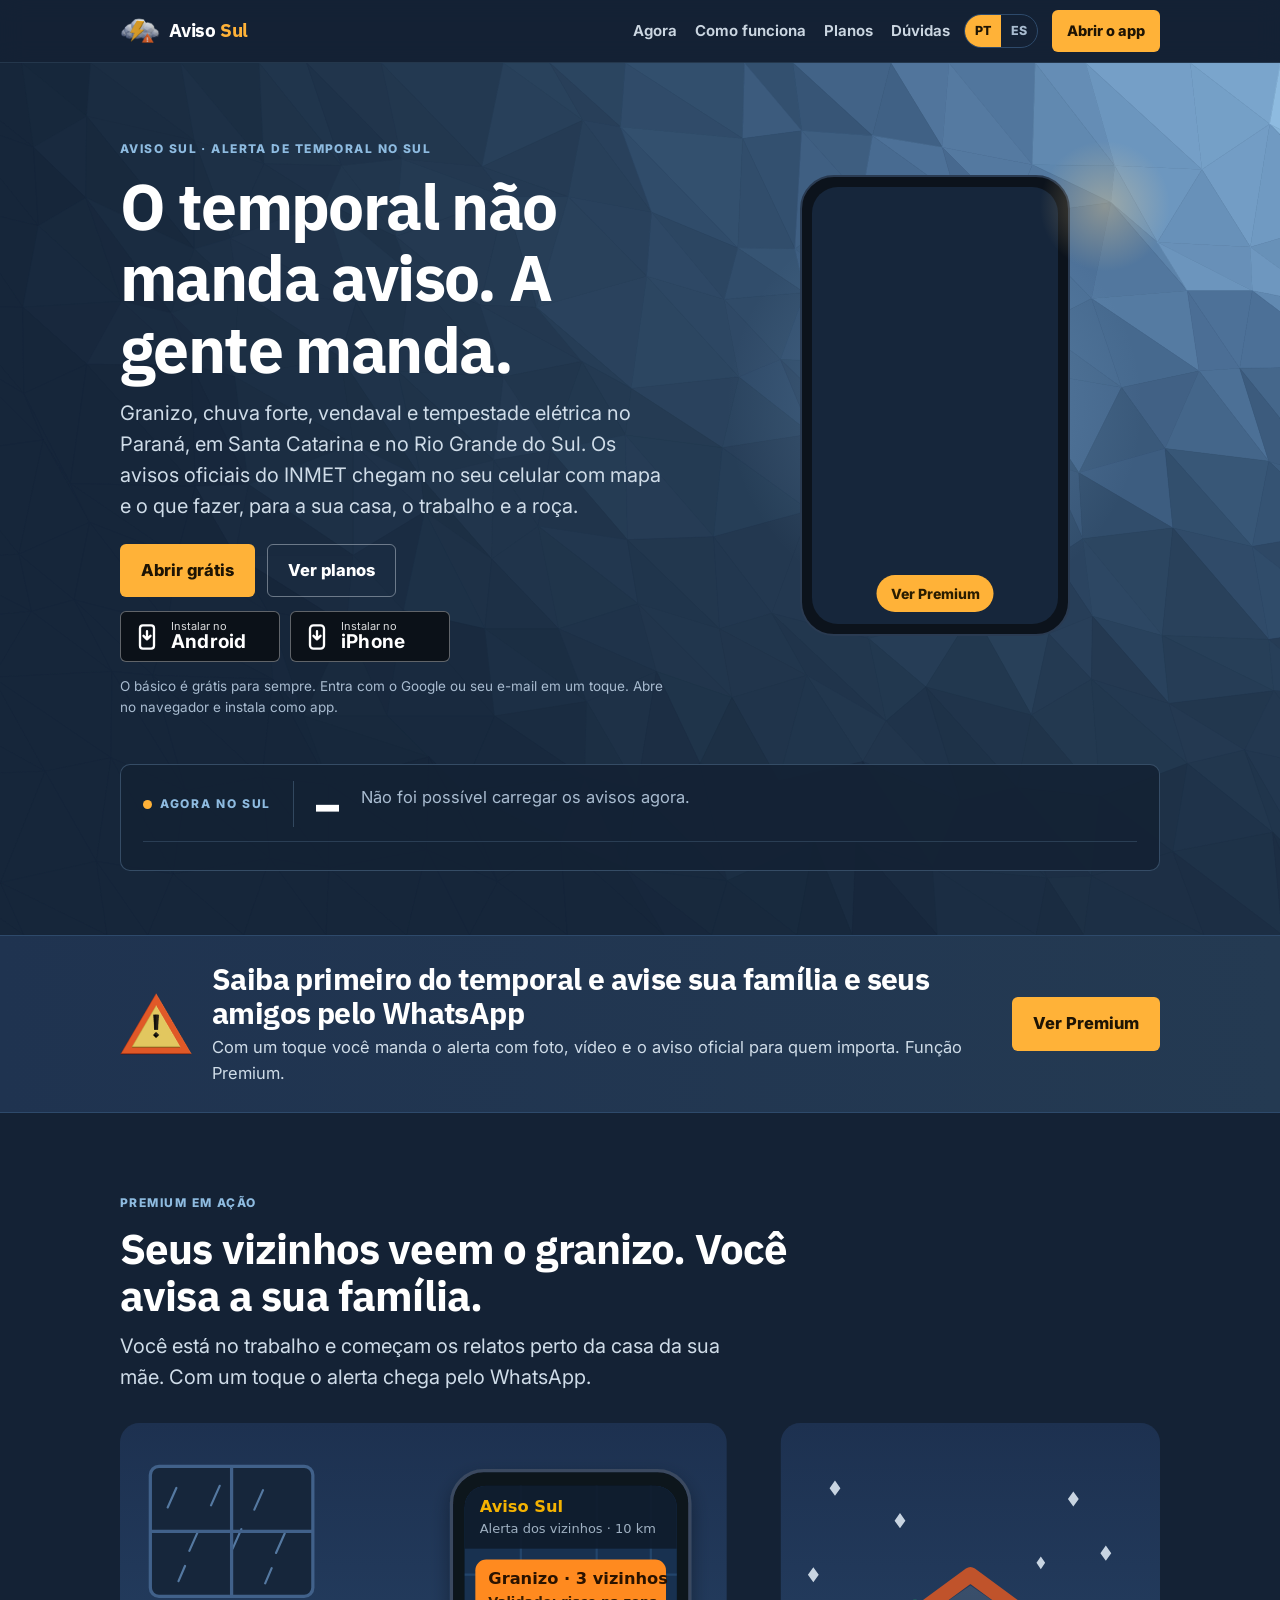
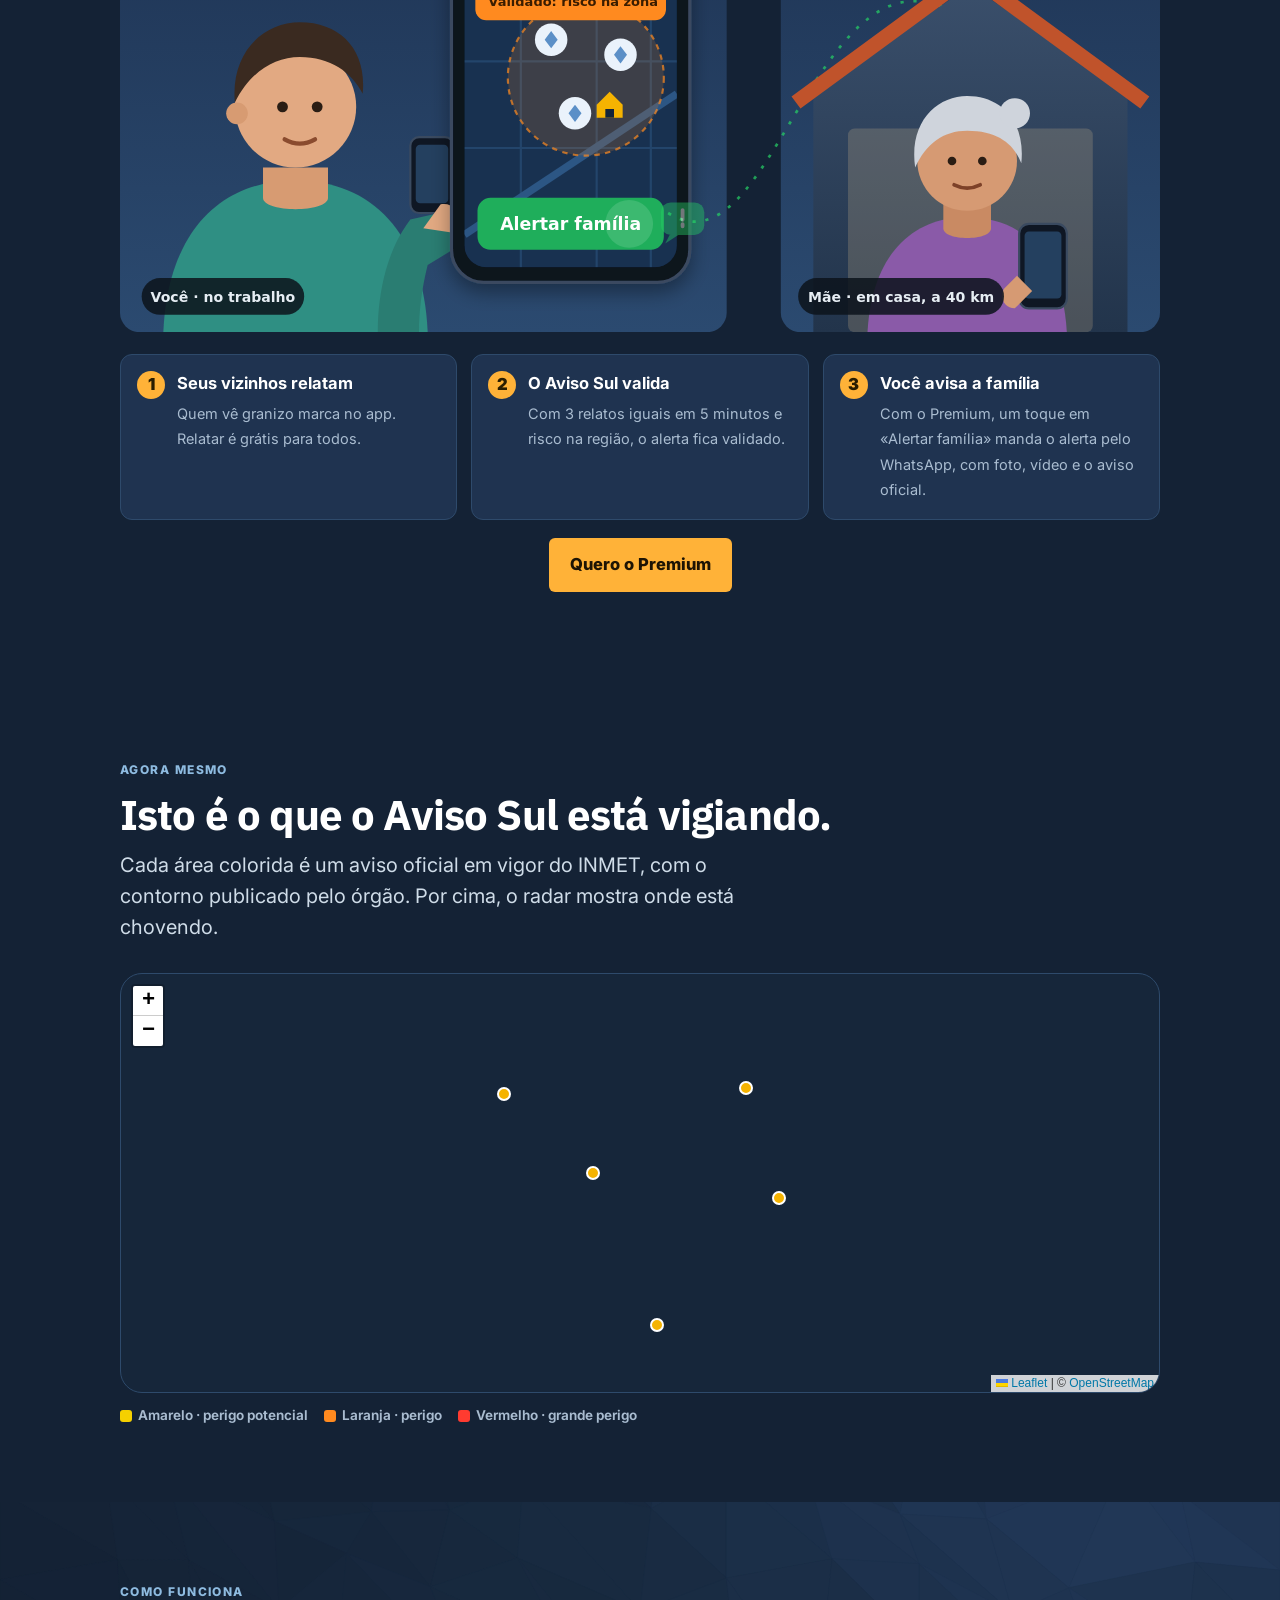
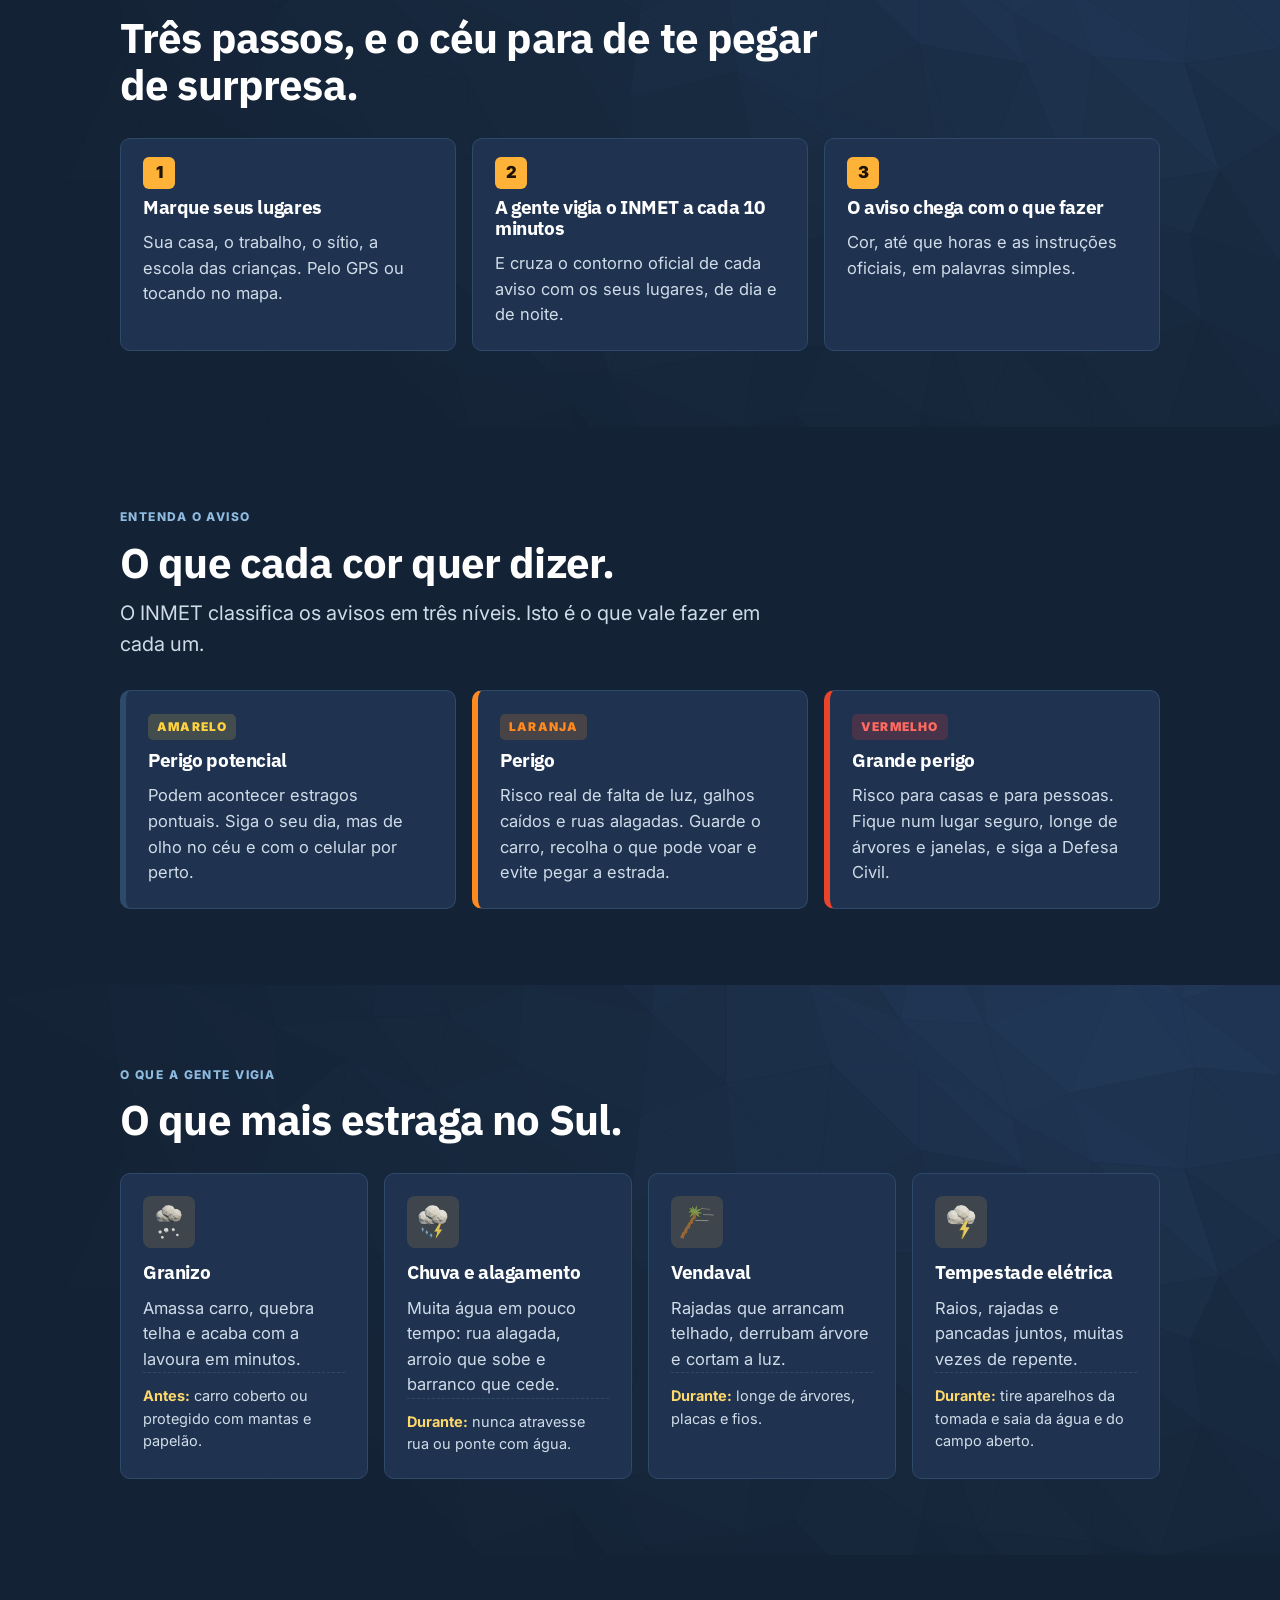
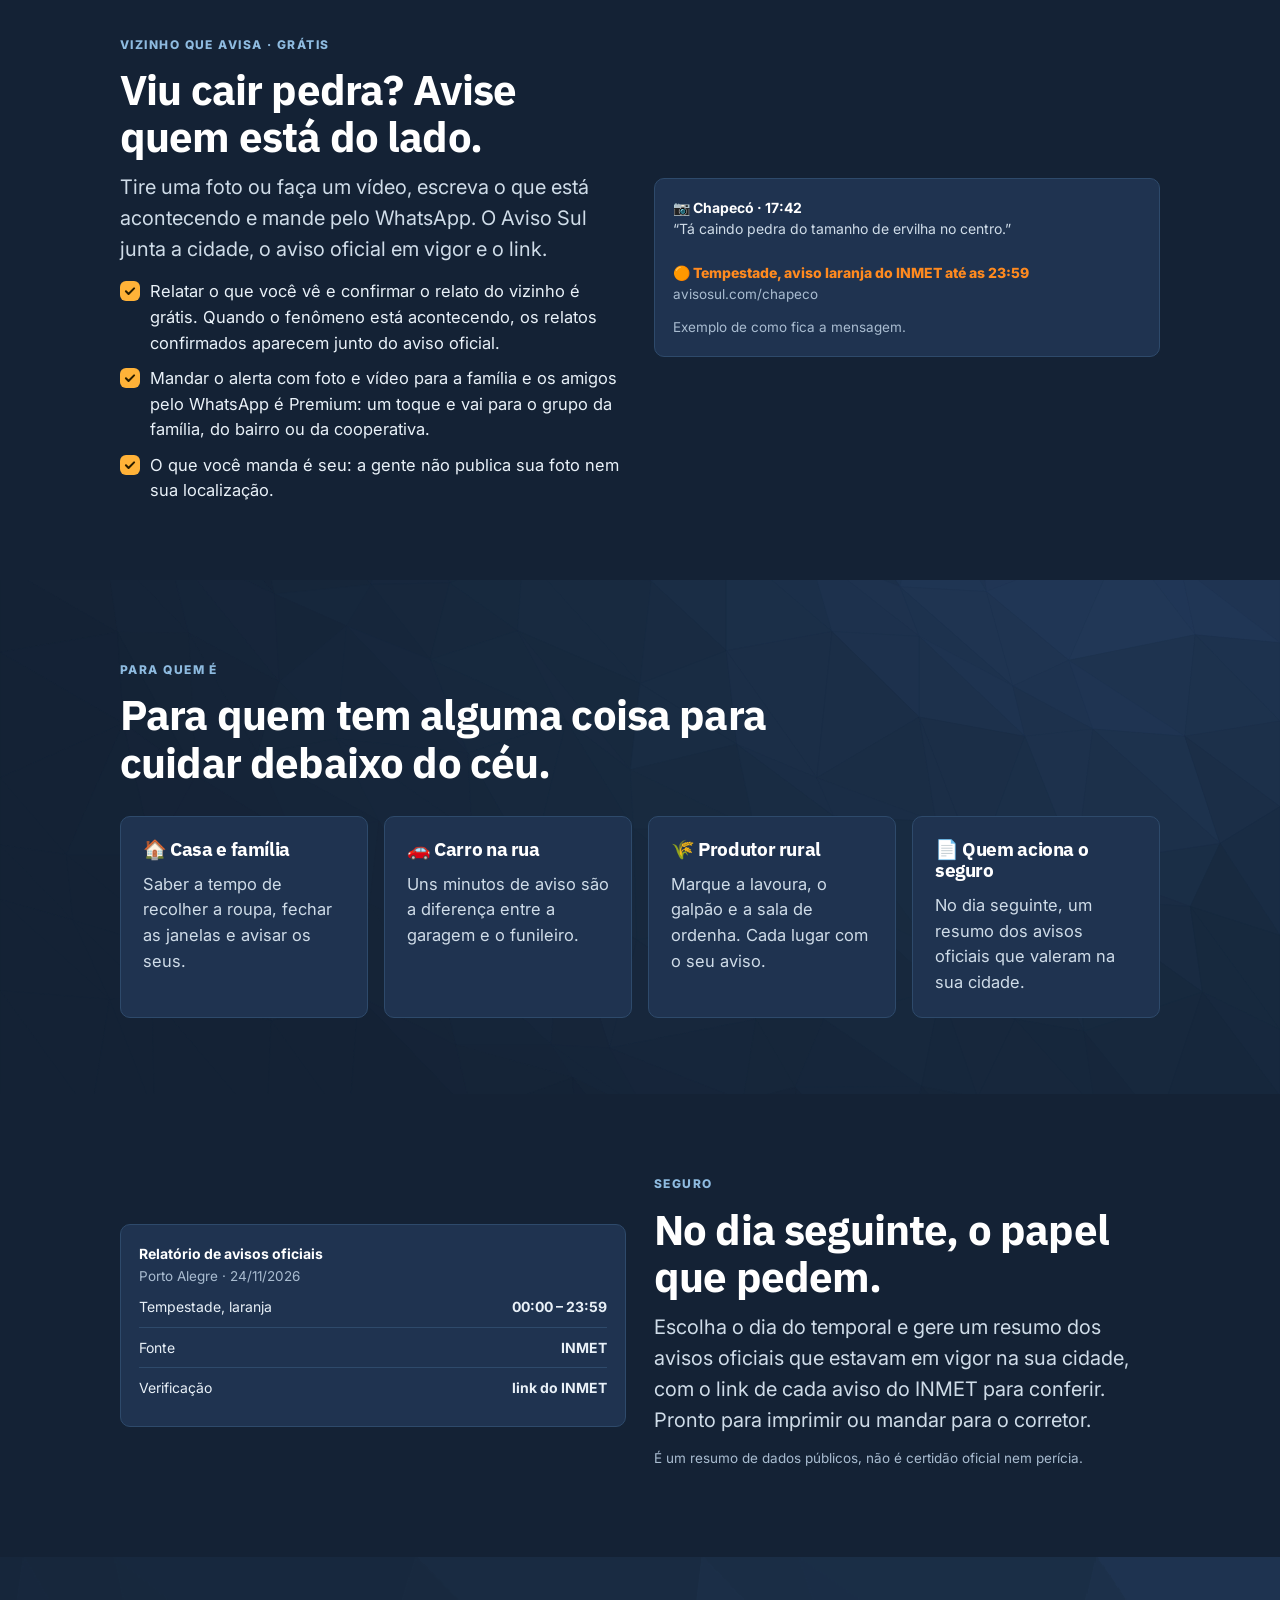
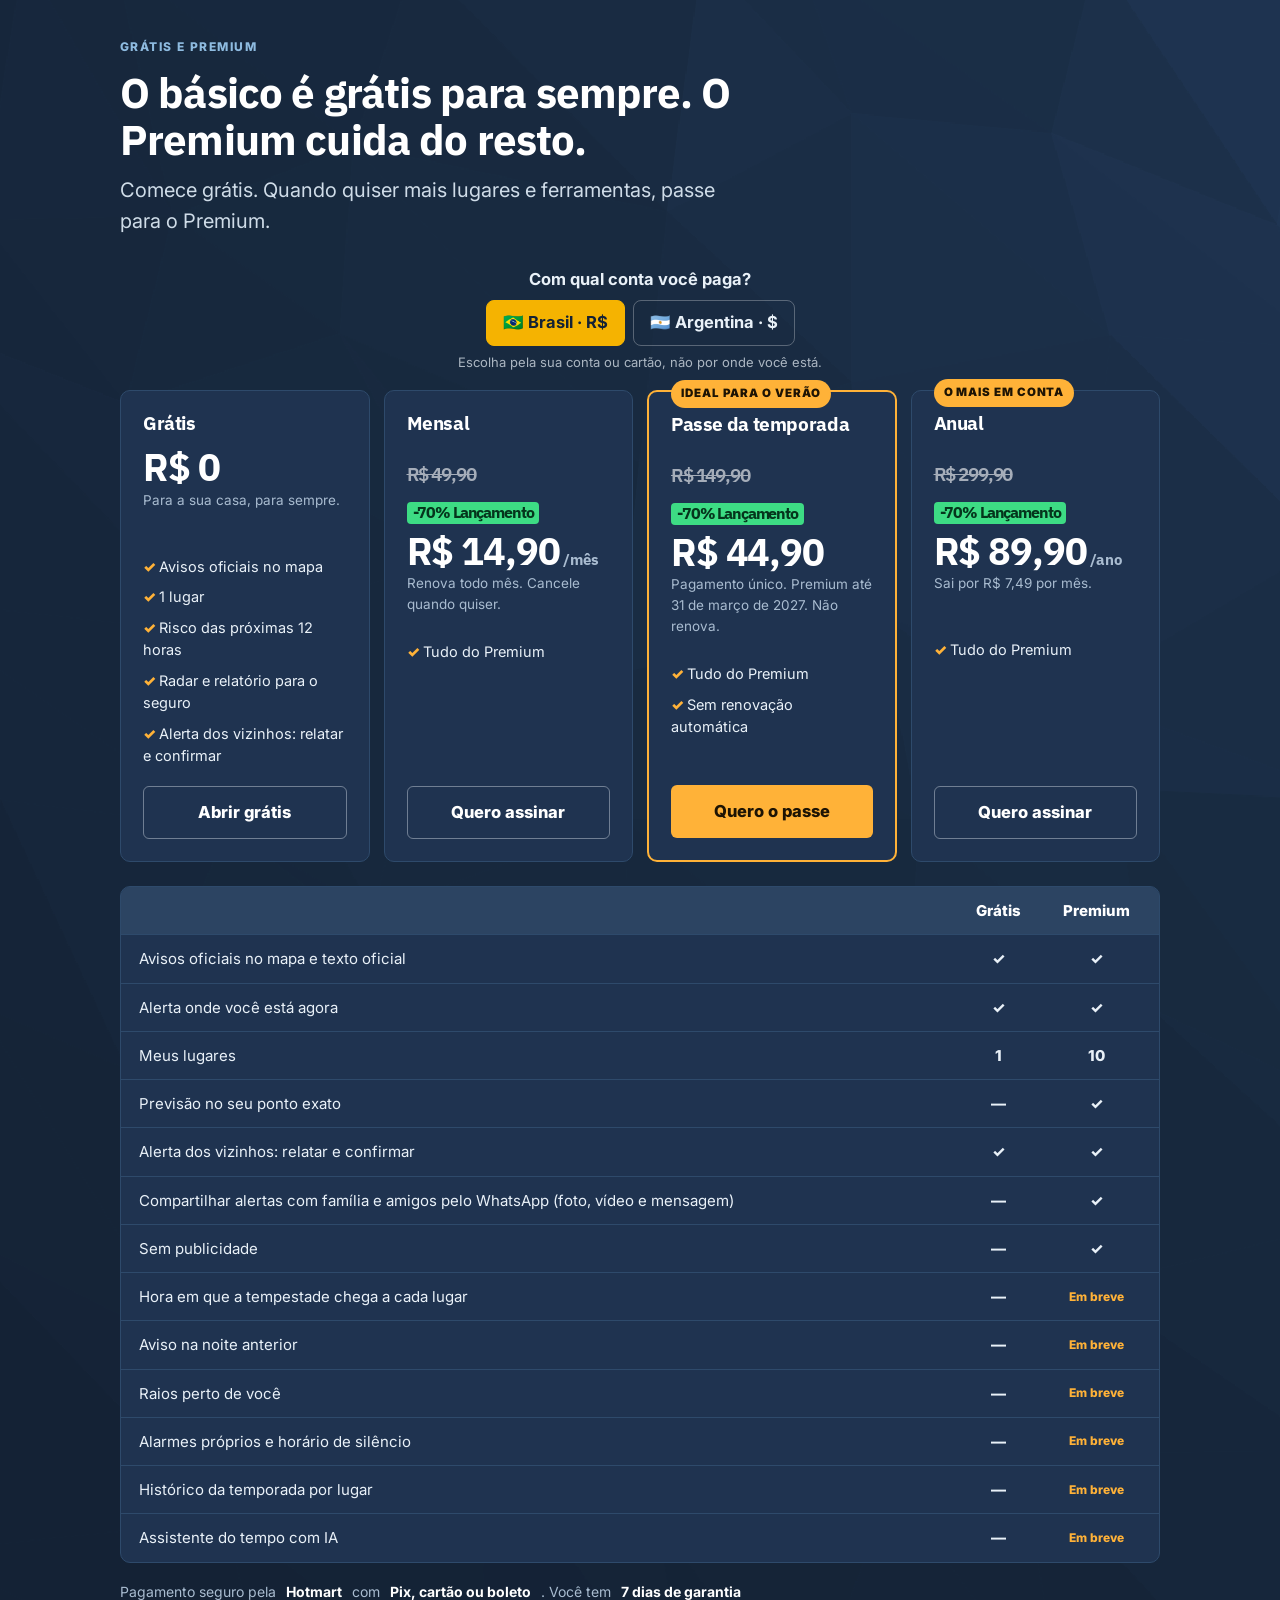
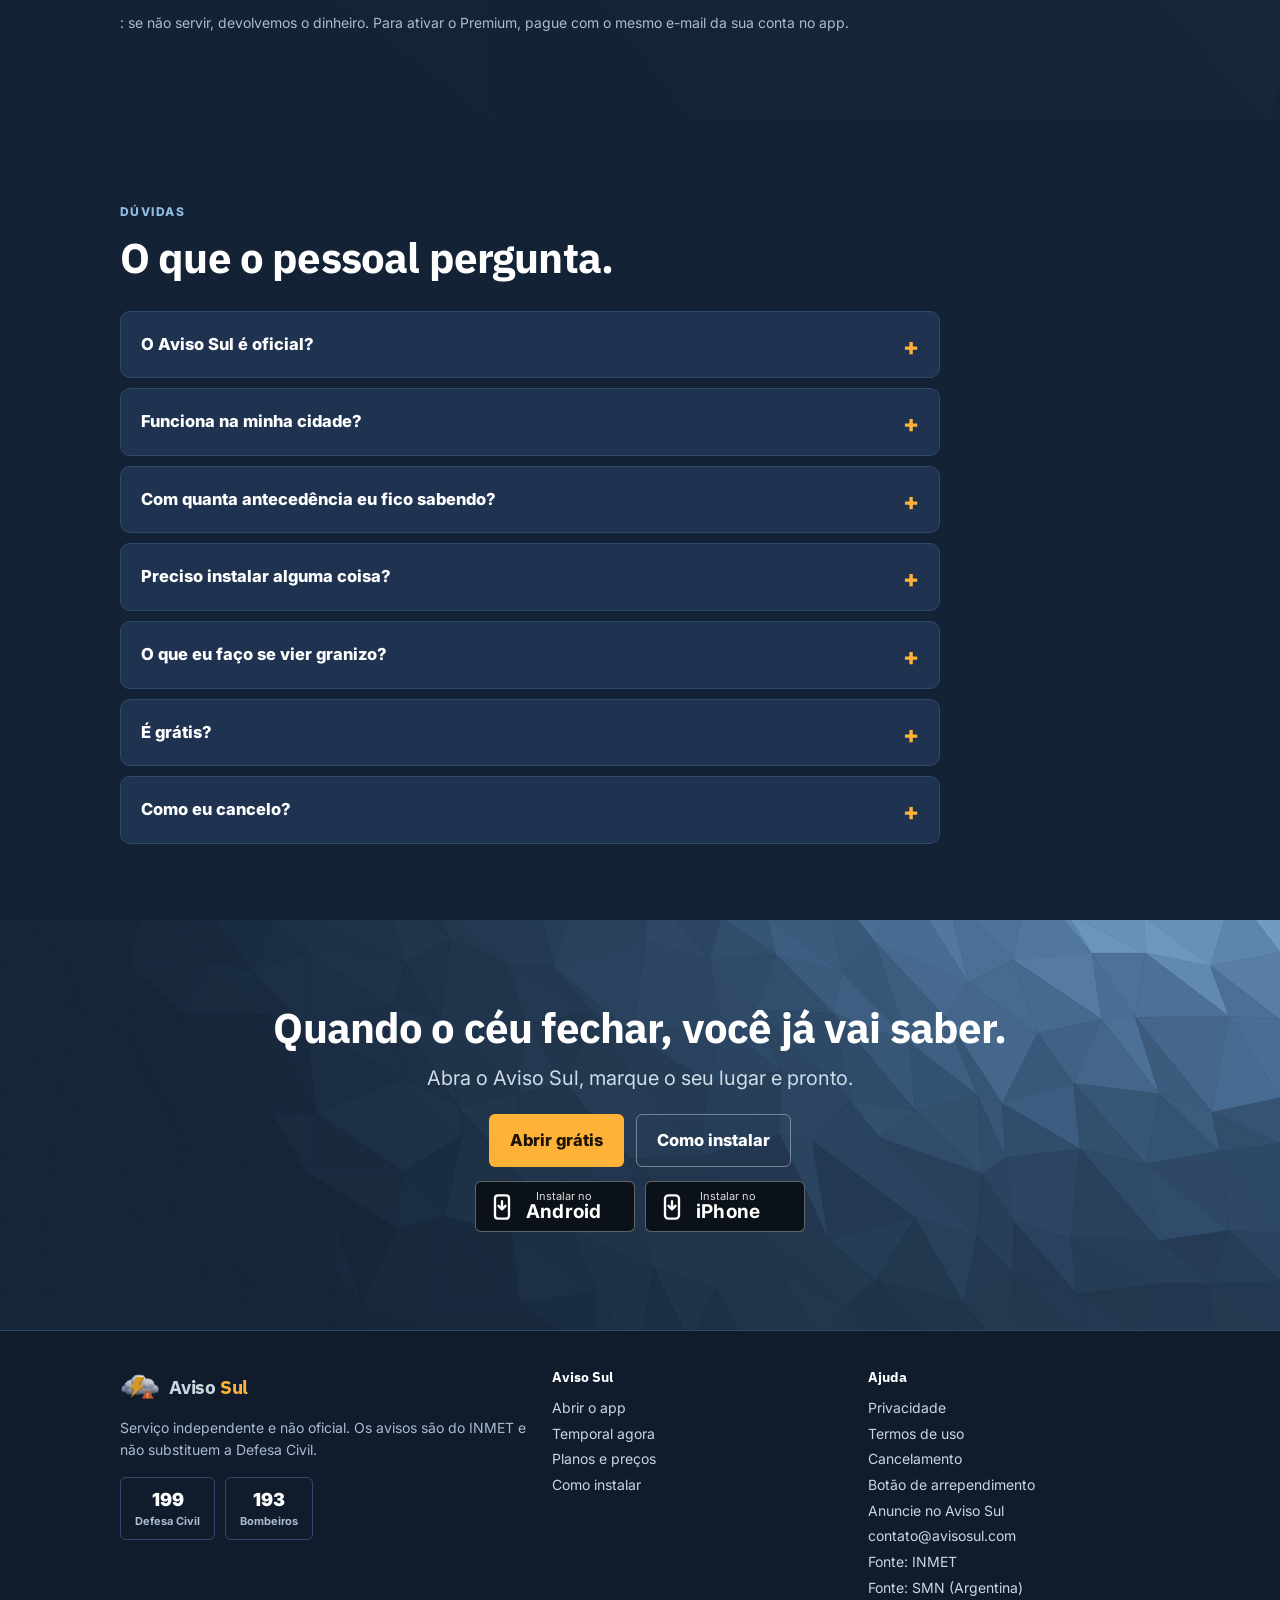
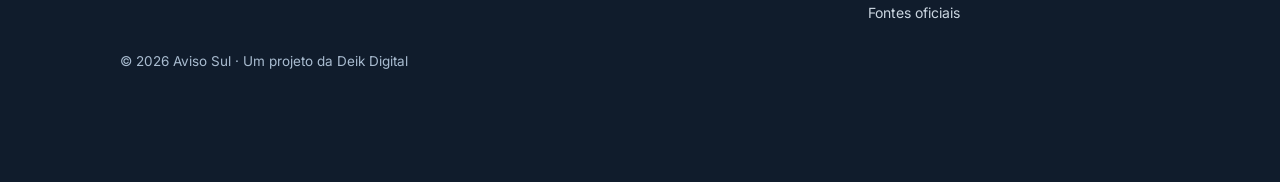
==== index.html @ d6897d9d "Fuentes oficiales visibles (INMET, SMN, Defesa Civil) en Ajustes y en el pie, para la politica de Go" ====
<!DOCTYPE html>
<html lang="pt-BR">
<head>
<meta charset="utf-8">
<meta name="facebook-domain-verification" content="6517syo1lmagpji6a4v764qkntvm7p" />
<meta name="viewport" content="width=device-width, initial-scale=1, viewport-fit=cover">
<title>Aviso Sul · Alerta de temporal, granizo e vendaval no Sul do Brasil</title>
<meta name="description" content="Os avisos oficiais do INMET para a sua casa, o trabalho e a roça no Paraná, em Santa Catarina e no Rio Grande do Sul: mapa ao vivo, risco da próxima hora e o que fazer. Grátis, entrada com Google em um toque.">
<meta name="theme-color" content="#142235">

<link rel="apple-touch-icon" href="/apple-touch-icon.png">
<link rel="manifest" href="/manifest.webmanifest">
<meta property="og:title" content="Aviso Sul · O temporal não manda aviso. A gente manda.">
<meta property="og:description" content="Avisos oficiais do INMET no seu celular, com mapa e o que fazer. Paraná, Santa Catarina e Rio Grande do Sul.">
<meta property="og:image" content="https://avisosul.com/icon-512.png">
<link rel="preconnect" href="https://fonts.googleapis.com"><link rel="stylesheet" href="https://fonts.googleapis.com/css2?family=IBM+Plex+Sans:wght@600;700&family=Inter:wght@400;600;700&family=Poppins:wght@800&display=swap"><link rel="icon" href="/favicon.ico" sizes="32x32"><link rel="icon" href="/icon-192.png" type="image/png"><link rel="stylesheet" href="/assets/site.css?v=29">
</head>
<body data-tit-es="Aviso Sul · Alerta de temporal, granizo y viento en el Sur de Brasil">
<svg class="svg-hide" aria-hidden="true"><symbol id="i-riesgo" viewBox="0 0 64 64"><image href="/assets/ic/alerta.png" x="0" y="0" width="64" height="64"/></symbol><symbol id="i-granizo" viewBox="0 0 64 64"><image href="/assets/ic/granizo.png" x="0" y="0" width="64" height="64"/></symbol><symbol id="i-chuva" viewBox="0 0 64 64"><image href="/assets/ic/chuva-raio.png" x="0" y="0" width="64" height="64"/></symbol><symbol id="i-vendaval" viewBox="0 0 64 64"><image href="/assets/ic/vendaval.png" x="0" y="0" width="64" height="64"/></symbol><symbol id="i-raios" viewBox="0 0 64 64"><image href="/assets/ic/tempestade.png" x="0" y="0" width="64" height="64"/></symbol></svg>

<header class="top">
  <div class="wrap">
    <a class="marca" href="/"><img src="/assets/logo-nube-96.png?v=2" alt="" width="40" height="40"><span class="wm"><span class="nm-br">Aviso <em>Sul</em></span><span class="nm-ar">Alerta <em>Sur</em></span></span></a>
    <nav class="menu" aria-label="Menu">
      <a href="#agora" data-es="Ahora">Agora</a>
      <a href="#como" data-es="Cómo funciona">Como funciona</a>
      <a href="#planos" data-es="Planes">Planos</a>
      <a href="#duvidas" data-es="Preguntas">Dúvidas</a>
    </nav>
    <div class="idi" role="group" aria-label="Idioma"><button type="button" data-l="pt">PT</button><button type="button" data-l="es">ES</button></div>
    <a class="btn btn-sol btn-sm" href="/app/" data-es="Abrir la app">Abrir o app</a>
  </div>
</header>

<main>
<section class="hero">
  <div class="lluvia" aria-hidden="true"></div>
  <div class="wrap">
    <div>
      <span class="kick" data-es="Aviso Sul · alerta de temporal en el Sur">Aviso Sul · alerta de temporal no Sul</span>
      <h1 data-es="El temporal no avisa. Nosotros sí.">O temporal não manda aviso. A gente manda.</h1>
      <p class="lead" data-es="Granizo, lluvia fuerte, viento y tormenta eléctrica en Paraná, Santa Catarina y Rio Grande do Sul. Los avisos oficiales del INMET llegan a tu celular con mapa y qué hacer, para tu casa, tu trabajo y tu campo.">Granizo, chuva forte, vendaval e tempestade elétrica no Paraná, em Santa Catarina e no Rio Grande do Sul. Os avisos oficiais do INMET chegam no seu celular com mapa e o que fazer, para a sua casa, o trabalho e a roça.</p>
      <div class="btns">
        <a class="btn btn-sol" href="/app/" data-es="Abrir gratis">Abrir grátis</a>
        <a class="btn btn-lin" href="#planos" data-es="Ver planes">Ver planos</a>
      </div>
      <div class="bdg">
        <a class="badge" href="/app/?instalar=android"><svg viewBox="0 0 24 24" aria-hidden="true"><rect x="6" y="2" width="12" height="20" rx="2.5" fill="none" stroke="currentColor" stroke-width="2"/><path d="M12 7v7m-3-3 3 3 3-3" fill="none" stroke="currentColor" stroke-width="2" stroke-linecap="round" stroke-linejoin="round"/></svg><span><small data-es="Instalar en">Instalar no</small><b>Android</b></span></a>
        <a class="badge" href="/app/?instalar=iphone"><svg viewBox="0 0 24 24" aria-hidden="true"><rect x="6" y="2" width="12" height="20" rx="3" fill="none" stroke="currentColor" stroke-width="2"/><path d="M12 7v7m-3-3 3 3 3-3" fill="none" stroke="currentColor" stroke-width="2" stroke-linecap="round" stroke-linejoin="round"/></svg><span><small data-es="Instalar en">Instalar no</small><b>iPhone</b></span></a>
      </div>
      <p class="small" data-es="Lo básico es gratis para siempre. Entrás con Google o tu email en un toque. Abre en el navegador y se instala como app.">O básico é grátis para sempre. Entra com o Google ou seu e-mail em um toque. Abre no navegador e instala como app.</p>
    </div>
    <figure class="escena">
      <div class="halo" aria-hidden="true"></div>
      <div class="pvfone pvhero"><video class="pv" muted autoplay loop playsinline preload="metadata" poster="/media/promo/v2/poster.jpg" data-src-pt="/media/promo/v2/web_pt.mp4" data-src-es="/media/promo/v2/web_es.mp4" data-src-ar="/media/promo/v2/web_ar.mp4" aria-label="Video: personas que usan Aviso Sul Premium"></video><a class="pvcta" href="#planos" data-es="Ver Premium">Ver Premium</a></div>
      <div class="nomm" aria-hidden="true"><b class="nm-br">Aviso <em>Sul</em></b><b class="nm-ar">Alerta <em>Sur</em></b></div>
      <div class="logo3d" id="logo3d" title="Movelo con el cursor o con el dedo"><picture><source srcset="/assets/logo-aviso-sul.webp?v=2" type="image/webp"><img src="/assets/logo-aviso-sul.png?v=2" alt="Logo de Aviso Sul: nube de tormenta con rayo y señal de peligro" width="600" height="552"></picture></div>
      <div class="marcam"><p class="m1" data-es="Alertas de granizo y temporal al instante en tu celular.">Alertas de granizo e temporal na hora no seu celular.</p><a class="m2" href="#planos"><svg viewBox="0 0 32 32" aria-hidden="true"><path fill="#fff" d="M16 3a13 13 0 0 0-11.2 19.6L3 29l6.6-1.7A13 13 0 1 0 16 3Zm0 23.6c-2 0-4-.6-5.7-1.6l-.4-.2-3.9 1 1-3.8-.3-.4A10.6 10.6 0 1 1 16 26.6Z"/><path fill="#fff" d="M21.9 18.6c-.3-.2-1.9-1-2.2-1-.3-.1-.5-.2-.7.2-.2.3-.8 1-1 1.2-.2.2-.4.2-.7.1-.3-.2-1.4-.5-2.6-1.6-1-.9-1.6-1.9-1.8-2.2-.2-.3 0-.5.1-.7l.5-.6.3-.5c.1-.2 0-.4 0-.5l-1-2.4c-.3-.6-.5-.5-.7-.5h-.6c-.2 0-.5.1-.8.4-.3.3-1 1-1 2.5s1.1 2.9 1.2 3.1c.2.2 2.1 3.2 5.1 4.5 2.5 1 3 .8 3.6.8.6-.1 1.9-.8 2.1-1.5.3-.7.3-1.4.2-1.5-.1-.1-.3-.2-.6-.3Z"/></svg><span data-es="Avisá a tu familia por WhatsApp">Avise sua família pelo WhatsApp</span><b class="tagp">Premium</b></a></div>
    </figure>
  </div>
  <div class="wrap franjaw">
    <aside class="vivo franja" aria-live="polite">
      <div class="t"><span class="punto"></span><span data-es="Ahora en el Sur">Agora no Sul</span></div>
      <div class="n" id="vN">–</div>
      <div id="vTxt" class="muted" data-es="Consultando los avisos del INMET…">Consultando os avisos do INMET…</div>
      <div class="niv" id="vNiv"></div>
      <div class="cids" id="vCid"></div>
      <p class="small" id="vAt"></p>
    </aside>
  </div>
</section>


<section class="destaque" aria-label="Destaque">
  <div class="wrap">
    <img src="/assets/ic/alerta.png" alt="" width="72" height="72">
    <div>
      <h2 data-es="Enterate primero del temporal y avisá a tus familiares y amigos por WhatsApp">Saiba primeiro do temporal e avise sua família e seus amigos pelo WhatsApp</h2>
      <p data-es="Con un toque mandás el alerta con foto, video y el aviso oficial a quien te importa. Función Premium.">Com um toque você manda o alerta com foto, vídeo e o aviso oficial para quem importa. Função Premium.</p>
    </div>
    <a class="btn btn-sol" href="#planos" data-es="Ver Premium">Ver Premium</a>
  </div>
</section>

<section class="sec historia" id="premium-uso" aria-labelledby="hisT">
  <div class="wrap">
    <div class="cab">
      <span class="kick" data-es="Premium en acción">Premium em ação</span>
      <h2 id="hisT" data-es="Tus vecinos ven el granizo. Vos avisás a tu familia.">Seus vizinhos veem o granizo. Você avisa a sua família.</h2>
      <p class="lead" data-es="Estás en el trabajo y empiezan los reportes cerca de la casa de tu mamá. Con un toque le llega el alerta por WhatsApp.">Você está no trabalho e começam os relatos perto da casa da sua mãe. Com um toque o alerta chega pelo WhatsApp.</p>
    </div>
    <figure class="ilu">
      <svg viewBox="0 0 960 470" role="img" aria-labelledby="iluT iluD">
        <title id="iluT">Cómo se usa Aviso Sul Premium</title>
        <desc id="iluD">Una persona en el trabajo mira en el celular que tres vecinos reportaron granizo. La app lo valida y ella toca Alertar familia. El mensaje viaja por WhatsApp hasta el celular de su mamá, que está en su casa en otra ciudad, y ella responde que ya guardó el auto.</desc>
        <defs>
          <linearGradient id="ilCielo" x1="0" y1="0" x2="0" y2="1"><stop offset="0" stop-color="#1d3150"/><stop offset="1" stop-color="#2b4a70"/></linearGradient>
          <linearGradient id="ilCasa" x1="0" y1="0" x2="0" y2="1"><stop offset="0" stop-color="#3a4f6b"/><stop offset="1" stop-color="#22344b"/></linearGradient>
          <clipPath id="ilPant"><rect x="318" y="58" width="196" height="352" rx="20"/></clipPath>
          <filter id="ilSom" x="-20%" y="-20%" width="140%" height="140%"><feDropShadow dx="0" dy="8" stdDeviation="9" flood-color="#000" flood-opacity=".35"/></filter>
        </defs>

        <!-- fondos -->
        <rect x="0" y="0" width="560" height="470" rx="18" fill="url(#ilCielo)"/>
        <rect x="610" y="0" width="350" height="470" rx="18" fill="url(#ilCielo)"/>
        <!-- oficina: ventana con lluvia -->
        <rect x="28" y="40" width="150" height="120" rx="8" fill="#16263b" stroke="#41618a" stroke-width="3"/>
        <g stroke="#7fb0e6" stroke-width="2" stroke-linecap="round" opacity=".6"><path d="M52 60l-8 18M92 58l-8 18M132 62l-8 18M72 100l-8 18M112 98l-8 18M152 102l-8 18M60 132l-6 14M140 134l-6 14"/></g>
        <path d="M28 100h150M103 40v120" stroke="#41618a" stroke-width="3"/>

        <!-- persona 1: en el trabajo, con el celular -->
        <g class="p1">
          <path d="M40 470c4-92 52-140 122-140s118 48 122 140z" fill="#2f8f83"/>
          <path d="M132 318h60v28c0 14-60 14-60 0z" fill="#d79b72"/>
          <circle cx="162" cy="262" r="56" fill="#e2a982"/>
          <path d="M106 258c-4-46 26-74 60-74 38 0 62 26 58 66-10-20-30-34-58-34-24 0-46 14-60 42z" fill="#3a2a20"/>
          <circle cx="108" cy="268" r="10" fill="#d79b72"/>
          <circle cx="182" cy="262" r="5" fill="#2a1d14"/><circle cx="150" cy="262" r="5" fill="#2a1d14"/>
          <path d="M152 292q14 8 28 0" stroke="#8a4b2e" stroke-width="4" fill="none" stroke-linecap="round"/>
          <path d="M238 470c0-40 10-78 30-104l44-10 8 30-36 22c-6 24-8 44-8 62z" fill="#2a7d72"/>
          <rect x="268" y="290" width="40" height="70" rx="8" fill="#0f1724" stroke="#3a4a60" stroke-width="2"/>
          <rect x="273" y="297" width="30" height="54" rx="4" fill="#24405f"/>
          <path d="M296 352c10-2 18 6 16 16l-6 10-26-4z" fill="#e2a982"/>
        </g>
        <!-- lupa desde el celular chico al grande -->
        <path d="M306 296 L318 120 M306 352 L318 390" stroke="#f5b301" stroke-width="2" stroke-dasharray="4 6" opacity=".55"/>

        <!-- celular grande: lo que ve en Aviso Sul -->
        <g filter="url(#ilSom)">
          <rect x="306" y="44" width="220" height="380" rx="30" fill="#0c131c" stroke="#3a4a60" stroke-width="3"/>
          <rect x="318" y="58" width="196" height="352" rx="20" fill="#13243a"/>
        </g>
        <g clip-path="url(#ilPant)">
          <!-- mapa -->
          <rect x="318" y="58" width="196" height="352" fill="#183150"/>
          <g stroke="#23456b" stroke-width="2"><path d="M318 140h196M318 220h196M318 300h196M370 58v352M440 58v352M490 58v352"/><path d="M318 380 L514 250" stroke="#2c5684" stroke-width="7"/></g>
          <circle cx="430" cy="235" r="72" fill="#ff8a1f" opacity=".16"/><circle cx="430" cy="235" r="72" fill="none" stroke="#ff8a1f" stroke-width="2" stroke-dasharray="5 5" opacity=".7"/>
          <!-- casa de mamá en el mapa -->
          <g transform="translate(452 258)"><path d="M-12 2 0-10 12 2v12h-24z" fill="#f5b301"/><rect x="-4" y="6" width="8" height="8" fill="#13243a"/></g>
          <!-- reportes de granizo -->
          <g class="pin"><animate attributeName="opacity" dur="10s" repeatCount="indefinite" values="0;0;1;1;0" keyTimes="0;0.04;0.07;0.96;1"/>
            <g transform="translate(398 200)"><circle r="15" fill="#eaf2fb"/><path d="M0-8 6 0 0 8-6 0z" fill="#5b8fc7"/></g></g>
          <g class="pin"><animate attributeName="opacity" dur="10s" repeatCount="indefinite" values="0;0;1;1;0" keyTimes="0;0.12;0.15;0.96;1"/>
            <g transform="translate(462 214)"><circle r="15" fill="#eaf2fb"/><path d="M0-8 6 0 0 8-6 0z" fill="#5b8fc7"/></g></g>
          <g class="pin"><animate attributeName="opacity" dur="10s" repeatCount="indefinite" values="0;0;1;1;0" keyTimes="0;0.2;0.23;0.96;1"/>
            <g transform="translate(420 268)"><circle r="15" fill="#eaf2fb"/><path d="M0-8 6 0 0 8-6 0z" fill="#5b8fc7"/></g></g>
          <!-- barra de arriba -->
          <rect x="318" y="58" width="196" height="58" fill="#0f1c2c" opacity=".92"/>
          <text x="332" y="82" class="it it-b">Aviso Sul</text>
          <text x="332" y="102" class="it it-s pt">Alerta dos vizinhos · 10 km</text>
          <text x="332" y="102" class="it it-s es">Alerta de vecinos · 10 km</text>
          <!-- aviso validado -->
          <g><animate attributeName="opacity" dur="10s" repeatCount="indefinite" values="0;0;1;1;0" keyTimes="0;0.26;0.29;0.96;1"/>
            <rect x="328" y="126" width="176" height="56" rx="10" fill="#ff8a1f"/>
            <text x="340" y="149" class="it it-b2 pt">Granizo · 3 vizinhos</text>
            <text x="340" y="149" class="it it-b2 es">Granizo · 3 vecinos</text>
            <text x="340" y="169" class="it it-s2 pt">Validado: risco na zona</text>
            <text x="340" y="169" class="it it-s2 es">Validado: riesgo en la zona</text></g>
          <!-- botón alertar familia -->
          <g><animate attributeName="opacity" dur="10s" repeatCount="indefinite" values="0;0;1;1;0" keyTimes="0;0.29;0.32;0.96;1"/>
            <rect x="330" y="346" width="172" height="48" rx="12" fill="#1fae5b"/>
            <text x="416" y="376" text-anchor="middle" class="it it-btn pt">Alertar família</text>
            <text x="416" y="376" text-anchor="middle" class="it it-btn es">Alertar familia</text>
            <circle cx="470" cy="370" r="6" fill="#fff" opacity="0">
              <animate attributeName="r" dur="10s" repeatCount="indefinite" values="6;6;26;26" keyTimes="0;0.36;0.42;1"/>
              <animate attributeName="opacity" dur="10s" repeatCount="indefinite" values="0;0;.55;0;0" keyTimes="0;0.36;0.37;0.42;1"/></circle></g>
        </g>

        <!-- el mensaje viaja -->
        <path id="ilRuta" d="M506 360 C 600 420, 640 120, 760 170" fill="none" stroke="#25d366" stroke-width="2.5" stroke-dasharray="3 9" opacity=".7"/>
        <g opacity="0">
          <animate attributeName="opacity" dur="10s" repeatCount="indefinite" values="0;0;1;1;0;0" keyTimes="0;0.4;0.42;0.58;0.6;1"/>
          <animateMotion dur="10s" repeatCount="indefinite" keyPoints="0;0;1;1" keyTimes="0;0.4;0.6;1" calcMode="linear"><mpath href="#ilRuta"/></animateMotion>
          <g transform="translate(-20 -16)"><rect width="40" height="30" rx="9" fill="#25d366"/><path d="M8 30 4 38 16 30z" fill="#25d366"/><path d="M20 7v9M20 20v2" stroke="#fff" stroke-width="3.5" stroke-linecap="round"/></g>
        </g>

        <!-- casa de mamá, en otra ciudad -->
        <path d="M640 250 785 150 930 250v220H640z" fill="url(#ilCasa)"/>
        <path d="M624 258 785 140 946 258" fill="none" stroke="#c0532b" stroke-width="14" stroke-linejoin="round"/>
        <rect x="672" y="282" width="226" height="188" rx="6" fill="#ffd89a" opacity=".18"/>
        <!-- granizo afuera -->
        <g fill="#dbe6f1" opacity=".9"><path d="M660 40l5 7-5 7-5-7zM720 70l5 7-5 7-5-7zM880 50l5 7-5 7-5-7zM910 100l5 7-5 7-5-7zM640 120l5 7-5 7-5-7zM850 110l4 6-4 6-4-6z">
          <animateTransform attributeName="transform" type="translate" values="0 -20;0 40" dur="1.6s" repeatCount="indefinite"/></path></g>
        <!-- persona 2: mamá -->
        <g class="p2">
          <path d="M690 470c4-70 40-106 92-106s88 36 92 106z" fill="#8a5aa8"/>
          <path d="M760 352h44v22c0 12-44 12-44 0z" fill="#c98a63"/>
          <circle cx="782" cy="312" r="46" fill="#d69a73"/>
          <path d="M734 318c-6-42 20-66 48-66 32 0 54 24 50 62-6-16-20-30-50-30-22 0-38 12-48 34z" fill="#cfd4dc"/>
          <circle cx="826" cy="268" r="14" fill="#cfd4dc"/>
          <circle cx="768" cy="312" r="4" fill="#2a1d14"/><circle cx="796" cy="312" r="4" fill="#2a1d14"/>
          <path d="M770 334q12 6 24 0" stroke="#7d4128" stroke-width="3.5" fill="none" stroke-linecap="round"/>
          <!-- su celular -->
          <g class="vibra">
            <animateTransform attributeName="transform" type="rotate" dur="10s" repeatCount="indefinite" values="0 852 404;0 852 404;-6 852 404;6 852 404;-4 852 404;0 852 404;0 852 404" keyTimes="0;0.6;0.62;0.64;0.66;0.68;1"/>
            <rect x="830" y="370" width="44" height="78" rx="9" fill="#0f1724" stroke="#3a4a60" stroke-width="2"/>
            <rect x="835" y="377" width="34" height="62" rx="4" fill="#24405f"/>
            <path d="M826 448c-10 0-14-10-10-18l12-12 14 14z" fill="#d69a73"/>
          </g>
        </g>
        <!-- mensaje que recibe -->
        <g opacity="0"><animate attributeName="opacity" dur="10s" repeatCount="indefinite" values="0;0;1;1;0" keyTimes="0;0.62;0.65;0.96;1"/>
          <g filter="url(#ilSom)"><rect x="626" y="18" width="318" height="96" rx="14" fill="#e7fbe9"/><path d="M890 114l10 16 4-16z" fill="#e7fbe9"/></g>
          <text x="644" y="46" class="it it-m1 pt">⚠️ Granizo perto da sua casa</text>
          <text x="644" y="46" class="it it-m1 es">⚠️ Granizo cerca de tu casa</text>
          <text x="644" y="70" class="it it-m2 pt">3 vizinhos relataram perto daí.</text>
          <text x="644" y="70" class="it it-m2 es">3 vecinos lo reportaron en tu zona.</text>
          <text x="644" y="94" class="it it-m2 pt">Guarde o carro e fique longe das janelas.</text>
          <text x="644" y="94" class="it it-m2 es">Guardá el auto y alejate de las ventanas.</text></g>
        <!-- responde -->
        <g opacity="0"><animate attributeName="opacity" dur="10s" repeatCount="indefinite" values="0;0;1;1;0" keyTimes="0;0.76;0.79;0.96;1"/>
          <rect x="664" y="196" width="196" height="40" rx="12" fill="#25d366"/>
          <text x="680" y="222" class="it it-r pt">Obrigada! Já guardei 🚗</text>
          <text x="680" y="222" class="it it-r es">¡Gracias! Ya lo guardé 🚗</text></g>

        <!-- etiquetas -->
        <g class="it-et"><rect x="20" y="420" width="150" height="34" rx="17" fill="#0c131c" opacity=".85"/>
          <text x="95" y="442" text-anchor="middle" class="it it-e pt">Você · no trabalho</text><text x="95" y="442" text-anchor="middle" class="it it-e es">Vos · en el trabajo</text></g>
        <g class="it-et"><rect x="626" y="420" width="190" height="34" rx="17" fill="#0c131c" opacity=".85"/>
          <text x="721" y="442" text-anchor="middle" class="it it-e pt">Mãe · em casa, a 40 km</text><text x="721" y="442" text-anchor="middle" class="it it-e es">Mamá · en su casa, a 40 km</text></g>
      </svg>
    </figure>
    <script>(function(){if(!window.matchMedia||!matchMedia('(max-width:700px)').matches)return;var f=document.querySelector('.historia .ilu'),v=f&&f.querySelector('svg');if(!v)return;
      var b=v.cloneNode(true);v.setAttribute('viewBox','0 0 560 470');b.setAttribute('viewBox','600 0 360 470');b.setAttribute('aria-hidden','true');b.removeAttribute('aria-labelledby');
      b.querySelectorAll('[id]').forEach(function(e){e.removeAttribute('id')});f.appendChild(b);f.classList.add('doble')})();</script>
    <ol class="pasos3">
      <li><b data-es="Tus vecinos reportan">Seus vizinhos relatam</b><span data-es="Quien ve granizo lo marca en la app. Reportar es gratis para todos.">Quem vê granizo marca no app. Relatar é grátis para todos.</span></li>
      <li><b data-es="Aviso Sul lo valida">O Aviso Sul valida</b><span data-es="Con 3 reportes iguales en 5 minutos y riesgo en la zona, el alerta queda validado.">Com 3 relatos iguais em 5 minutos e risco na região, o alerta fica validado.</span></li>
      <li><b data-es="Avisás a tu familia">Você avisa a família</b><span data-es="Con Premium, un toque en «Alertar familia» manda el alerta por WhatsApp, con foto, video y el aviso oficial.">Com o Premium, um toque em «Alertar família» manda o alerta pelo WhatsApp, com foto, vídeo e o aviso oficial.</span></li>
    </ol>
    <p style="text-align:center;margin-top:18px"><a class="btn btn-sol" href="#planos" data-es="Quiero Premium">Quero o Premium</a></p>
  </div>
</section>

<section class="sec" id="agora">
  <div class="wrap">
    <div class="cab">
      <span class="kick" data-es="Ahora mismo">Agora mesmo</span>
      <h2 data-es="Esto es lo que Aviso Sul está vigilando.">Isto é o que o Aviso Sul está vigiando.</h2>
      <p class="lead" data-es="Cada zona pintada es un aviso oficial vigente del INMET, con el contorno que publicó el organismo. Encima, el radar muestra dónde está lloviendo.">Cada área colorida é um aviso oficial em vigor do INMET, com o contorno publicado pelo órgão. Por cima, o radar mostra onde está chovendo.</p>
    </div>
    <div id="mapa" role="region" aria-label="Mapa de avisos" data-es-aria="Mapa de avisos"></div>
    <div class="ley">
      <span><i style="background:#f5d000"></i><span data-es="Amarillo · peligro potencial">Amarelo · perigo potencial</span></span>
      <span><i style="background:#ff8a1f"></i><span data-es="Naranja · peligro">Laranja · perigo</span></span>
      <span><i style="background:#ff3b30"></i><span data-es="Rojo · gran peligro">Vermelho · grande perigo</span></span>
      <span id="mNota"></span>
    </div>
  </div>
</section>

<section class="sec alt" id="como">
  <div class="wrap">
    <div class="cab">
      <span class="kick" data-es="Cómo funciona">Como funciona</span>
      <h2 data-es="Tres pasos, y el cielo deja de sorprenderte.">Três passos, e o céu para de te pegar de surpresa.</h2>
    </div>
    <div class="grid g3">
      <div class="card paso"><span class="num">1</span><h3 data-es="Marcá tus lugares">Marque seus lugares</h3><p data-es="Tu casa, el trabajo, el campo, la escuela de los chicos. Con el GPS o tocando el mapa.">Sua casa, o trabalho, o sítio, a escola das crianças. Pelo GPS ou tocando no mapa.</p></div>
      <div class="card paso"><span class="num">2</span><h3 data-es="Vigilamos el INMET cada 10 minutos">A gente vigia o INMET a cada 10 minutos</h3><p data-es="Y cruzamos el contorno oficial de cada aviso con tus lugares, de día y de noche.">E cruza o contorno oficial de cada aviso com os seus lugares, de dia e de noite.</p></div>
      <div class="card paso"><span class="num">3</span><h3 data-es="El aviso llega con qué hacer">O aviso chega com o que fazer</h3><p data-es="Color, hasta qué hora y las instrucciones oficiales, en palabras simples.">Cor, até que horas e as instruções oficiais, em palavras simples.</p></div>
    </div>
  </div>
</section>

<section class="sec" id="cores">
  <div class="wrap">
    <div class="cab">
      <span class="kick" data-es="Entendé el aviso">Entenda o aviso</span>
      <h2 data-es="Qué quiere decir cada color.">O que cada cor quer dizer.</h2>
      <p class="lead" data-es="El INMET clasifica sus avisos en tres niveles. Esto es lo que conviene hacer en cada uno.">O INMET classifica os avisos em três níveis. Isto é o que vale fazer em cada um.</p>
    </div>
    <div class="grid g3">
      <div class="card cor"><span class="tag" data-es="Amarillo">Amarelo</span><h3 data-es="Peligro potencial">Perigo potencial</h3><p data-es="Puede haber daños puntuales. Seguí tu día, pero con un ojo en el cielo y el celular a mano.">Podem acontecer estragos pontuais. Siga o seu dia, mas de olho no céu e com o celular por perto.</p></div>
      <div class="card cor laranja"><span class="tag" data-es="Naranja">Laranja</span><h3 data-es="Peligro">Perigo</h3><p data-es="Riesgo real de cortes de luz, ramas caídas y calles anegadas. Guardá el auto, entrá lo que vuela y evitá salir a la ruta.">Risco real de falta de luz, galhos caídos e ruas alagadas. Guarde o carro, recolha o que pode voar e evite pegar a estrada.</p></div>
      <div class="card cor vermelho"><span class="tag" data-es="Rojo">Vermelho</span><h3 data-es="Gran peligro">Grande perigo</h3><p data-es="Riesgo para casas y para personas. Quedate en un lugar seguro, lejos de árboles y ventanas, y seguí a la Defensa Civil.">Risco para casas e para pessoas. Fique num lugar seguro, longe de árvores e janelas, e siga a Defesa Civil.</p></div>
    </div>
  </div>
</section>

<section class="sec alt" id="fenomenos">
  <div class="wrap">
    <div class="cab">
      <span class="kick" data-es="Lo que vigilamos">O que a gente vigia</span>
      <h2 data-es="Lo que más daño hace en el Sur.">O que mais estraga no Sul.</h2>
    </div>
    <div class="grid g4">
      <div class="card"><div class="ico"><svg><use href="#i-granizo"/></svg></div><h3>Granizo</h3><p data-es="Abolla autos, rompe tejas y arrasa cultivos en minutos.">Amassa carro, quebra telha e acaba com a lavoura em minutos.</p><p class="dica" data-es="<b>Antes:</b> auto bajo techo o tapado con mantas o cartón."><b>Antes:</b> carro coberto ou protegido com mantas e papelão.</p></div>
      <div class="card"><div class="ico"><svg><use href="#i-chuva"/></svg></div><h3 data-es="Lluvias e inundaciones">Chuva e alagamento</h3><p data-es="Mucha agua en poco tiempo: calles anegadas, arroyos que crecen y barrancas que ceden.">Muita água em pouco tempo: rua alagada, arroio que sobe e barranco que cede.</p><p class="dica" data-es="<b>Durante:</b> nunca cruces una calle o un puente con agua."><b>Durante:</b> nunca atravesse rua ou ponte com água.</p></div>
      <div class="card"><div class="ico"><svg><use href="#i-vendaval"/></svg></div><h3 data-es="Vientos fuertes">Vendaval</h3><p data-es="Ráfagas que vuelan techos, tiran árboles y cortan la luz.">Rajadas que arrancam telhado, derrubam árvore e cortam a luz.</p><p class="dica" data-es="<b>Durante:</b> lejos de árboles, carteles y cables."><b>Durante:</b> longe de árvores, placas e fios.</p></div>
      <div class="card"><div class="ico"><svg><use href="#i-raios"/></svg></div><h3 data-es="Tormenta eléctrica">Tempestade elétrica</h3><p data-es="Rayos, ráfagas y chaparrones juntos, muchas veces de golpe.">Raios, rajadas e pancadas juntos, muitas vezes de repente.</p><p class="dica" data-es="<b>Durante:</b> desenchufá aparatos y salí del agua y del campo abierto."><b>Durante:</b> tire aparelhos da tomada e saia da água e do campo aberto.</p></div>
    </div>
  </div>
</section>

<section class="sec" id="vizinhos">
  <div class="wrap dest">
    <div>
      <span class="kick" data-es="Vecino que avisa · gratis">Vizinho que avisa · grátis</span>
      <h2 data-es="¿Viste caer piedra? Avisá a los de al lado.">Viu cair pedra? Avise quem está do lado.</h2>
      <p class="lead" data-es="Sacá una foto o un video, escribí lo que está pasando y mandalo por WhatsApp. Aviso Sul suma la ciudad, el aviso oficial vigente y el enlace.">Tire uma foto ou faça um vídeo, escreva o que está acontecendo e mande pelo WhatsApp. O Aviso Sul junta a cidade, o aviso oficial em vigor e o link.</p>
      <ul class="lista">
        <li data-es="Reportar lo que ves y confirmar el reporte del vecino es gratis. Cuando el fenómeno está pasando, los reportes confirmados aparecen junto al aviso oficial.">Relatar o que você vê e confirmar o relato do vizinho é grátis. Quando o fenômeno está acontecendo, os relatos confirmados aparecem junto do aviso oficial.</li>
        <li data-es="Mandar el alerta con foto y video a tu familia y amigos por WhatsApp es Premium: un toque y sale a tu grupo de la familia, del barrio o de la cooperativa.">Mandar o alerta com foto e vídeo para a família e os amigos pelo WhatsApp é Premium: um toque e vai para o grupo da família, do bairro ou da cooperativa.</li>
        <li data-es="Lo que mandás es tuyo: no publicamos tu foto ni tu ubicación.">O que você manda é seu: a gente não publica sua foto nem sua localização.</li>
      </ul>
    </div>
    <div class="mock">
      <div class="doc"><b>📷 Chapecó · 17:42</b><br><span data-es="«Está cayendo piedra del tamaño de una arveja en el centro.»">“Tá caindo pedra do tamanho de ervilha no centro.”</span><br><br><span style="color:#ff8a1f;font-weight:800" data-es="🟠 Tormenta, aviso naranja del INMET hasta las 23:59">🟠 Tempestade, aviso laranja do INMET até as 23:59</span><br><span class="small">avisosul.com/chapeco</span></div>
      <p class="small" style="margin:12px 0 0" data-es="Ejemplo de cómo se ve el mensaje.">Exemplo de como fica a mensagem.</p>
    </div>
  </div>
</section>

<section class="sec alt" id="quem">
  <div class="wrap">
    <div class="cab">
      <span class="kick" data-es="Para quién es">Para quem é</span>
      <h2 data-es="Para todo el que tiene algo que cuidar bajo el cielo.">Para quem tem alguma coisa para cuidar debaixo do céu.</h2>
    </div>
    <div class="grid g4">
      <div class="card"><h3 data-es="🏠 Casa y familia">🏠 Casa e família</h3><p data-es="Saber a tiempo para entrar la ropa, cerrar ventanas y avisar a los tuyos.">Saber a tempo de recolher a roupa, fechar as janelas e avisar os seus.</p></div>
      <div class="card"><h3 data-es="🚗 Auto en la calle">🚗 Carro na rua</h3><p data-es="Unos minutos de aviso son la diferencia entre un garaje y un chapista.">Uns minutos de aviso são a diferença entre a garagem e o funileiro.</p></div>
      <div class="card"><h3 data-es="🌾 Productor rural">🌾 Produtor rural</h3><p data-es="Marcá el campo, el galpón y la lechería. Cada lugar con su propio aviso.">Marque a lavoura, o galpão e a sala de ordenha. Cada lugar com o seu aviso.</p></div>
      <div class="card"><h3 data-es="📄 Quien usa el seguro">📄 Quem aciona o seguro</h3><p data-es="Al día siguiente, un resumen de los avisos oficiales que hubo en tu ciudad.">No dia seguinte, um resumo dos avisos oficiais que valeram na sua cidade.</p></div>
    </div>
  </div>
</section>

<section class="sec" id="seguro">
  <div class="wrap dest">
    <div class="mock">
      <div class="doc"><b data-es="Informe de avisos oficiales">Relatório de avisos oficiais</b><br><span class="small">Porto Alegre · 24/11/2026</span></div>
      <div class="row"><span data-es="Tormenta, naranja">Tempestade, laranja</span><b>00:00 – 23:59</b></div>
      <div class="row"><span data-es="Fuente">Fonte</span><b>INMET</b></div>
      <div class="row"><span data-es="Verificación">Verificação</span><b data-es="enlace al INMET">link do INMET</b></div>
    </div>
    <div>
      <span class="kick" data-es="Seguro">Seguro</span>
      <h2 data-es="El día después, el papel que te piden.">No dia seguinte, o papel que pedem.</h2>
      <p class="lead" data-es="Elegí el día del temporal y generá un resumen de los avisos oficiales que estaban vigentes en tu ciudad, con el enlace a cada aviso del INMET para verificarlo. Listo para imprimir o mandar al productor de seguros.">Escolha o dia do temporal e gere um resumo dos avisos oficiais que estavam em vigor na sua cidade, com o link de cada aviso do INMET para conferir. Pronto para imprimir ou mandar para o corretor.</p>
      <p class="small" data-es="Es un resumen de datos públicos, no un certificado oficial ni una pericia.">É um resumo de dados públicos, não é certidão oficial nem perícia.</p>
    </div>
  </div>
</section>

<section class="sec alt" id="planos">
  <div class="wrap">
    <div class="cab">
      <span class="kick" data-es="Gratis y Premium">Grátis e Premium</span>
      <h2 data-es="Lo básico es gratis para siempre. Premium cuida el resto.">O básico é grátis para sempre. O Premium cuida do resto.</h2>
      <p class="lead" data-es="Empezá gratis. Cuando quieras más lugares y herramientas, pasate a Premium.">Comece grátis. Quando quiser mais lugares e ferramentas, passe para o Premium.</p>
    </div>
    <div class="planes">
      <div class="plan"><h3 data-es="Gratis">Grátis</h3><div class="preco">R$ 0</div><p class="q" data-es="Para tu casa, para siempre.">Para a sua casa, para sempre.</p>
        <ul><li data-es="Avisos oficiales en el mapa">Avisos oficiais no mapa</li><li data-es="1 lugar">1 lugar</li><li data-es="Riesgo de las próximas 12 horas">Risco das próximas 12 horas</li><li data-es="Radar e informe para el seguro">Radar e relatório para o seguro</li><li data-es="Alerta de vecinos: reportar y confirmar">Alerta dos vizinhos: relatar e confirmar</li></ul>
        <a class="btn btn-lin" href="/app/" data-es="Abrir gratis">Abrir grátis</a></div>
      <div class="plan"><h3 data-es="Mensual">Mensal</h3><div class="preco"><s class="preg">R$ 49,90</s><span class="p50" data-es="-70% Lanzamiento">-70% Lançamento</span><br>R$ 14,90<small data-es=" /mes"> /mês</small></div><p class="q" data-es="Se renueva cada mes. Cancelás cuando quieras.">Renova todo mês. Cancele quando quiser.</p>
        <ul><li data-es="Todo lo de Premium">Tudo do Premium</li></ul>
        <button type="button" class="btn btn-lin" data-plano="mensal" data-es="Quiero suscribirme">Quero assinar</button></div>
      <div class="plan top-p"><span class="sello" data-es="Ideal para el verano">Ideal para o verão</span><h3 data-es="Pase de temporada">Passe da temporada</h3><div class="preco"><s class="preg">R$ 149,90</s><span class="p50" data-es="-70% Lanzamiento">-70% Lançamento</span><br>R$ 44,90</div><p class="q" data-es="Pago único. Premium hasta el 31 de marzo de 2027. No se renueva.">Pagamento único. Premium até 31 de março de 2027. Não renova.</p>
        <ul><li data-es="Todo lo de Premium">Tudo do Premium</li><li data-es="Sin renovación automática">Sem renovação automática</li></ul>
        <button type="button" class="btn btn-sol" data-plano="temporada" data-es="Quiero el pase">Quero o passe</button></div>
      <div class="plan"><span class="sello" data-es="El más barato">O mais em conta</span><h3 data-es="Anual">Anual</h3><div class="preco"><s class="preg">R$ 299,90</s><span class="p50" data-es="-70% Lanzamiento">-70% Lançamento</span><br>R$ 89,90<small data-es=" /año"> /ano</small></div><p class="q" data-es="Sale R$ 7,49 por mes.">Sai por R$ 7,49 por mês.</p>
        <ul><li data-es="Todo lo de Premium">Tudo do Premium</li></ul>
        <button type="button" class="btn btn-lin" data-plano="anual" data-es="Quiero suscribirme">Quero assinar</button></div>
    </div>
    <div class="cmp" role="table">
      <div role="row"><span></span><span style="text-align:center" data-es="Gratis">Grátis</span><span style="text-align:center">Premium</span></div>
      <div role="row"><span data-es="Avisos oficiales en el mapa y texto oficial">Avisos oficiais no mapa e texto oficial</span><i>✓</i><i>✓</i></div>
      <div role="row"><span data-es="Alerta donde estás ahora">Alerta onde você está agora</span><i>✓</i><i>✓</i></div>
      <div role="row"><span data-es="Mis lugares">Meus lugares</span><i>1</i><i>10</i></div>
      <div role="row"><span data-es="Pronóstico en tu punto exacto">Previsão no seu ponto exato</span><i>—</i><i>✓</i></div>
      <div role="row"><span data-es="Alerta de vecinos: reportar y confirmar">Alerta dos vizinhos: relatar e confirmar</span><i>✓</i><i>✓</i></div>
      <div role="row"><span data-es="Compartir alertas con familia y amigos por WhatsApp (foto, video y mensaje)">Compartilhar alertas com família e amigos pelo WhatsApp (foto, vídeo e mensagem)</span><i>—</i><i>✓</i></div>
      <div role="row"><span data-es="Sin publicidad">Sem publicidade</span><i>—</i><i>✓</i></div>
      <div role="row"><span data-es="Hora en que la tormenta llega a cada lugar">Hora em que a tempestade chega a cada lugar</span><i>—</i><em data-es="Pronto">Em breve</em></div>
      <div role="row"><span data-es="Aviso la noche anterior">Aviso na noite anterior</span><i>—</i><em data-es="Pronto">Em breve</em></div>
      <div role="row"><span data-es="Rayos cerca tuyo">Raios perto de você</span><i>—</i><em data-es="Pronto">Em breve</em></div>
      <div role="row"><span data-es="Alarmas propias y horario de silencio">Alarmes próprios e horário de silêncio</span><i>—</i><em data-es="Pronto">Em breve</em></div>
      <div role="row"><span data-es="Historial de la temporada por lugar">Histórico da temporada por lugar</span><i>—</i><em data-es="Pronto">Em breve</em></div>
      <div role="row"><span data-es="Asistente del tiempo con IA">Assistente do tempo com IA</span><i>—</i><em data-es="Pronto">Em breve</em></div>
    </div>
    <p class="pagos" data-es="El cobro con <b>Pix, tarjeta y boleto</b> se habilita en estos días.">O pagamento com <b>Pix, cartão e boleto</b> será liberado nos próximos dias.</p>
  </div>
</section>

<section class="sec" id="duvidas">
  <div class="wrap">
    <div class="cab">
      <span class="kick" data-es="Preguntas">Dúvidas</span>
      <h2 data-es="Lo que la gente nos pregunta.">O que o pessoal pergunta.</h2>
    </div>
    <div class="faq">
      <details><summary data-es="¿Aviso Sul es oficial?">O Aviso Sul é oficial?</summary><p data-es="No. Es un servicio independiente que toma los avisos públicos del INMET y te los acerca. No reemplaza a la Defensa Civil. En una emergencia llamá al 199 (Defensa Civil) o al 193 (Bomberos).">Não. É um serviço independente que pega os avisos públicos do INMET e leva até você. Não substitui a Defesa Civil. Em emergência, ligue 199 (Defesa Civil) ou 193 (Bombeiros).</p></details>
      <details><summary data-es="¿Funciona en mi ciudad?">Funciona na minha cidade?</summary><p data-es="Sí, en cualquier punto de Paraná, Santa Catarina y Rio Grande do Sul: marcás tu lugar en el mapa o usás la ubicación del celular. Foz do Iguaçu, Chapecó, Florianópolis, Curitiba y Porto Alegre ya tienen su página.">Sim, em qualquer ponto do Paraná, de Santa Catarina e do Rio Grande do Sul: você marca o lugar no mapa ou usa a localização do celular. Foz do Iguaçu, Chapecó, Florianópolis, Curitiba e Porto Alegre já têm página própria.</p></details>
      <details><summary data-es="¿Con cuánta anticipación me entero?">Com quanta antecedência eu fico sabendo?</summary><p data-es="Revisamos el INMET cada 10 minutos: un aviso nuevo aparece en Aviso Sul como mucho 10 minutos después de publicado. La anticipación del aviso la define el INMET y suele ser de horas.">A gente confere o INMET a cada 10 minutos: um aviso novo aparece no Aviso Sul no máximo 10 minutos depois de publicado. A antecedência do aviso é definida pelo INMET e costuma ser de horas.</p></details>
      <details><summary data-es="¿Tengo que instalar algo?">Preciso instalar alguma coisa?</summary><p data-es="No. Abre en el navegador del celular. Si querés, lo agregás a la pantalla de inicio y queda como una app.">Não. Abre no navegador do celular. Se quiser, você adiciona na tela inicial e ele fica como um app. <a href="/instalar/">Veja como</a>.</p></details>
      <details><summary data-es="¿Qué hago si viene granizo?">O que eu faço se vier granizo?</summary><p data-es="Entrá a un lugar techado y alejate de las ventanas. Si estás manejando, frená en un lugar seguro, lejos de árboles, y quedate dentro del auto. Después, sacá fotos de los daños para el seguro.">Entre num lugar coberto e fique longe das janelas. Se estiver dirigindo, pare num lugar seguro, longe de árvores, e fique dentro do carro. Depois, fotografe os estragos para o seguro.</p></details>
      <details><summary data-es="¿Es gratis?">É grátis?</summary><p data-es="Los avisos oficiales, el mapa, el riesgo de 12 horas, el radar y un lugar son gratis para siempre. Premium agrega más lugares y herramientas.">Os avisos oficiais, o mapa, o risco de 12 horas, o radar e um lugar são grátis para sempre. O Premium soma mais lugares e ferramentas.</p></details>
      <details><summary data-es="¿Cómo cancelo?">Como eu cancelo?</summary><p class="pg-br" data-es="El pase de temporada no se renueva. El mensual y el anual se cancelan cuando quieras, y tenés 7 días para arrepentirte de la compra y pedir el reembolso.">O passe da temporada não renova. O mensal e o anual você cancela quando quiser, e tem 7 dias para se arrepender da compra e pedir o reembolso.</p><p class="pg-ar" data-es="Con Mercado Pago (Argentina) cada plan es un pago único: no hay nada que cancelar y no se renueva solo. Tenés 10 días corridos para arrepentirte y pedir la devolución (botón de arrepentimiento, en Planes).">Com Mercado Pago (Argentina) cada plano é um pagamento único: não há nada para cancelar e não renova sozinho. Você tem 10 dias corridos para se arrepender e pedir o reembolso (botão de arrependimento, em Planos).</p></details>
    </div>
  </div>
</section>

<section class="fin">
  <div class="wrap">
    <h2 data-es="Cuando el cielo se cierre, ya vas a saber.">Quando o céu fechar, você já vai saber.</h2>
    <p class="lead" style="margin:0 auto" data-es="Abrí Aviso Sul, marcá tu lugar y listo.">Abra o Aviso Sul, marque o seu lugar e pronto.</p>
    <div class="btns"><a class="btn btn-sol" href="/app/" data-es="Abrir gratis">Abrir grátis</a><a class="btn btn-lin" href="/instalar/" data-es="Cómo instalarla">Como instalar</a></div>
      <div class="bdg c">
        <a class="badge" href="/app/?instalar=android"><svg viewBox="0 0 24 24" aria-hidden="true"><rect x="6" y="2" width="12" height="20" rx="2.5" fill="none" stroke="currentColor" stroke-width="2"/><path d="M12 7v7m-3-3 3 3 3-3" fill="none" stroke="currentColor" stroke-width="2" stroke-linecap="round" stroke-linejoin="round"/></svg><span><small data-es="Instalar en">Instalar no</small><b>Android</b></span></a>
        <a class="badge" href="/app/?instalar=iphone"><svg viewBox="0 0 24 24" aria-hidden="true"><rect x="6" y="2" width="12" height="20" rx="3" fill="none" stroke="currentColor" stroke-width="2"/><path d="M12 7v7m-3-3 3 3 3-3" fill="none" stroke="currentColor" stroke-width="2" stroke-linecap="round" stroke-linejoin="round"/></svg><span><small data-es="Instalar en">Instalar no</small><b>iPhone</b></span></a>
      </div>

  </div>
</section>
</main>

<footer class="pie">
  <div class="wrap">
    <div>
      <a class="marca" href="/" style="display:inline-flex;margin:0 0 10px"><img src="/assets/logo-nube-96.png?v=2" alt="" width="40" height="40"><span class="wm"><span class="nm-br">Aviso <em>Sul</em></span><span class="nm-ar">Alerta <em>Sur</em></span></span></a>
      <p data-es="Servicio independiente y no oficial. Los avisos son del INMET y no reemplazan a la Defensa Civil.">Serviço independente e não oficial. Os avisos são do INMET e não substituem a Defesa Civil.</p>
      <div class="emerg"><a href="tel:199">199<small data-es="Defensa Civil">Defesa Civil</small></a><a href="tel:193">193<small data-es="Bomberos">Bombeiros</small></a></div>
    </div>
    <div>
      <h4>Aviso Sul</h4>
      <a href="/app/" data-es="Abrir la app">Abrir o app</a>
      <a href="/#agora" data-es="Temporal ahora">Temporal agora</a>
      <a href="/planos/" data-es="Planes y precios">Planos e preços</a>
      <a href="/instalar/" data-es="Cómo instalar">Como instalar</a>
    </div>
    <div>
      <h4 data-es="Ayuda">Ajuda</h4>
      <a href="/privacidade/" data-es="Privacidad">Privacidade</a>
      <a href="/termos/" data-es="Términos de uso">Termos de uso</a>
      <a href="/planos/#cancelar" data-es="Cancelación">Cancelamento</a>
      <a href="/planos/#arrependimento" data-es="Botón de arrepentimiento">Botão de arrependimento</a>
      <a href="/planos/#patrocinio" data-es="Anunciá en Aviso Sul">Anuncie no Aviso Sul</a>
      <a href="mailto:contato@avisosul.com">contato@avisosul.com</a>
      <a href="https://portal.inmet.gov.br/" target="_blank" rel="noopener" data-es="Fuente: INMET">Fonte: INMET</a>
      <a href="https://www.smn.gob.ar/alertas" target="_blank" rel="noopener" data-es="Fuente: SMN (Argentina)">Fonte: SMN (Argentina)</a>
      <a href="/app.html#fontesOficiais" data-es="Fuentes oficiales">Fontes oficiais</a>
    </div>
  </div>
  <div class="wrap" style="display:block;margin-top:22px"><span class="small" data-es="© 2026 Aviso Sul · Un proyecto de Deik Digital">© 2026 Aviso Sul · Um projeto da Deik Digital</span></div>
</footer>

<div class="barra"><a class="btn btn-sol" href="/app/" data-es="Abrir Aviso Sul gratis">Abrir o Aviso Sul grátis</a></div>
<script src="/assets/site.js?v=13"></script>
<script src="/assets/medir.js?v=1" defer></script>
<script>window.addEventListener("load",function(){try{var c=document.createElement("canvas");if(!(c.getContext("webgl2")||c.getContext("webgl")))return}catch(e){return}var s=document.createElement("script");s.type="module";s.src="/assets/logo3d.js?v=3";document.body.appendChild(s)})</script>
</body>
</html>
---- assets/site.css ----
/* Aviso Sul — estilos de la pagina principal y paginas de servicio (la app usa los suyos en app.html) */
:root{
  --bg:#0b1118;--bg2:#101923;--card:#15202b;--line:#25364a;--text:#e6edf3;--muted:#9fb0c1;--strong:#fff;
  --sol:#f5b301;--sol2:#ffd24a;--verde:#1f9d55;--amarelo:#f5d000;--laranja:#ff8a1f;--vermelho:#ff3b30;--ceu:#3dd6f5;
  --r:22px;--max:1080px;
}
*{box-sizing:border-box}
html{scroll-behavior:smooth}
body{margin:0;background:var(--bg);color:var(--text);font:16.5px/1.55 system-ui,-apple-system,"Segoe UI",Roboto,"Helvetica Neue",Arial,sans-serif;-webkit-font-smoothing:antialiased}
a{color:var(--sol2)}
img,svg{max-width:100%}
.wrap{max-width:var(--max);margin:0 auto;padding:0 20px}
h1,h2,h3{color:var(--strong);line-height:1.12;letter-spacing:-.02em;margin:0 0 12px}
h1{font-size:clamp(36px,7vw,64px);font-weight:900}
h2{font-size:clamp(28px,4.6vw,42px);font-weight:850}
h3{font-size:19px;font-weight:800}
p{margin:0 0 12px}
.kick{display:inline-block;font-size:12px;font-weight:800;letter-spacing:.16em;text-transform:uppercase;color:var(--sol);margin-bottom:12px}
.lead{font-size:clamp(17px,2.2vw,20px);color:#cbd6e1;max-width:640px}
.muted{color:var(--muted)}
.small{font-size:13.5px;color:var(--muted)}
.svg-hide{display:none}
.f{fill:currentColor;stroke:none}

/* ---------- cabecera ---------- */
.top{position:sticky;top:0;z-index:50;background:rgba(11,17,24,.82);backdrop-filter:blur(12px);-webkit-backdrop-filter:blur(12px);border-bottom:1px solid rgba(255,255,255,.06)}
.top .wrap{display:flex;align-items:center;gap:14px;height:62px}
.marca{display:flex;align-items:center;gap:9px;color:var(--strong);text-decoration:none;font-weight:900;font-size:19px;letter-spacing:-.01em}
.marca svg{width:30px;height:34px}
.menu{display:flex;gap:18px;margin-left:auto}
.menu a{color:#cbd6e1;text-decoration:none;font-weight:650;font-size:15px}
.menu a:hover{color:var(--strong)}
.idi{display:flex;border:1px solid var(--line);border-radius:999px;overflow:hidden}
.idi button{font:inherit;font-size:12.5px;font-weight:800;background:none;border:0;color:var(--muted);padding:6px 10px;cursor:pointer}
.idi button[aria-pressed="true"]{background:var(--sol);color:#2e2000}
.btn{display:inline-flex;align-items:center;justify-content:center;gap:8px;font:inherit;font-weight:800;text-decoration:none;border-radius:8px;padding:13px 20px;border:1.5px solid transparent;cursor:pointer;transition:transform .15s}
.btn:active{transform:scale(.98)}
.btn-sol{background:linear-gradient(160deg,var(--sol2),var(--sol));color:#2a1d00;box-shadow:0 10px 28px rgba(245,179,1,.28)}
.btn-lin{border-color:rgba(255,255,255,.28);color:var(--strong)}
.btn-sm{padding:9px 14px;font-size:14.5px;border-radius:6px}
@media (max-width:760px){.menu{display:none}.top .btn-sm{margin-left:auto}}

/* ---------- portada ---------- */
.hero{position:relative;overflow:hidden;padding:64px 0 56px;background:
  radial-gradient(900px 420px at 85% -10%,rgba(61,214,245,.16),transparent 60%),
  radial-gradient(700px 380px at 0% 0%,rgba(245,179,1,.12),transparent 60%),
  linear-gradient(180deg,#0e1823,#0b1118)}
.hero .wrap{display:grid;grid-template-columns:1.15fr .85fr;gap:40px;align-items:center}
.hero .btns{display:flex;flex-wrap:wrap;gap:12px;margin:22px 0 14px}
.hero .lluvia{position:absolute;inset:0;pointer-events:none;opacity:.35;background-image:repeating-linear-gradient(105deg,transparent 0 22px,rgba(255,255,255,.07) 22px 23px);mask-image:linear-gradient(180deg,#000,transparent 80%)}
@media (max-width:860px){.hero .wrap{grid-template-columns:1fr}.hero{padding-top:40px}}
/* tarjeta en vivo de la portada */
.vivo{background:linear-gradient(180deg,rgba(255,255,255,.07),rgba(255,255,255,.03));border:1px solid rgba(255,255,255,.14);border-radius:28px;padding:20px;box-shadow:0 30px 80px rgba(0,0,0,.45)}
.vivo .t{display:flex;align-items:center;gap:8px;font-size:12px;font-weight:800;letter-spacing:.14em;text-transform:uppercase;color:var(--muted)}
.punto{width:9px;height:9px;border-radius:50%;background:#34d399;box-shadow:0 0 0 0 rgba(52,211,153,.6);animation:late 1.8s infinite}
@keyframes late{70%{box-shadow:0 0 0 10px rgba(52,211,153,0)}100%{box-shadow:0 0 0 0 rgba(52,211,153,0)}}
.vivo .n{font-size:58px;font-weight:900;color:var(--strong);line-height:1;margin:14px 0 4px}
.vivo .niv{display:flex;gap:8px;flex-wrap:wrap;margin:10px 0 14px}
.niv span{display:inline-flex;align-items:center;gap:6px;font-size:13.5px;font-weight:800;padding:6px 10px;border-radius:999px;background:rgba(255,255,255,.06)}
.niv i{width:10px;height:10px;border-radius:3px;display:inline-block}
.cids{display:grid;gap:8px}
.cid{display:flex;align-items:center;gap:10px;padding:10px 12px;border-radius:8px;background:rgba(255,255,255,.05);text-decoration:none;color:var(--text)}
.cid b{color:var(--strong);font-size:15px}.cid span{margin-left:auto;font-size:13px;font-weight:800}
.cid i{width:10px;height:10px;border-radius:50%;background:#34d399;flex:none}
.cid.amarillo i{background:var(--amarelo)}.cid.naranja i{background:var(--laranja)}.cid.rojo i{background:var(--vermelho)}

/* ---------- secciones ---------- */
.sec{padding:76px 0}
.sec.alt{background:var(--bg2)}
.sec .cab{max-width:720px;margin-bottom:30px}
.grid{display:grid;gap:16px}
.g2{grid-template-columns:repeat(2,1fr)}.g3{grid-template-columns:repeat(3,1fr)}.g4{grid-template-columns:repeat(4,1fr)}
@media (max-width:900px){.g4{grid-template-columns:repeat(2,1fr)}.g3{grid-template-columns:1fr}}
@media (max-width:620px){.g2,.g4{grid-template-columns:1fr}}
.card{background:var(--card);border:1px solid var(--line);border-radius:var(--r);padding:22px}
.card p{color:#c2ced9;margin:0}
.paso{position:relative;padding-top:58px}
.paso .num{position:absolute;top:18px;left:22px;width:32px;height:32px;border-radius:6px;display:grid;place-items:center;background:var(--sol);color:#2a1d00;font-weight:900}
.ico{width:52px;height:52px;border-radius:8px;display:grid;place-items:center;background:rgba(245,179,1,.12);color:var(--sol);margin-bottom:14px}
.ico svg{width:34px;height:34px}
.dica{margin-top:12px;padding-top:12px;border-top:1px dashed var(--line);font-size:14.5px;color:var(--strong)}
.dica b{color:var(--sol2)}
/* colores de aviso */
.cor{border-left:6px solid var(--amarelo)}.cor.laranja{border-left-color:var(--laranja)}.cor.vermelho{border-left-color:var(--vermelho)}
.cor .tag{display:inline-block;font-size:12px;font-weight:900;letter-spacing:.1em;text-transform:uppercase;padding:4px 9px;border-radius:5px;background:rgba(245,208,0,.18);color:var(--amarelo);margin-bottom:10px}
.cor.laranja .tag{background:rgba(255,138,31,.18);color:var(--laranja)}.cor.vermelho .tag{background:rgba(255,59,48,.18);color:#ff6a61}
/* mapa en vivo */
#mapa{height:420px;border-radius:var(--r);overflow:hidden;border:1px solid var(--line);background:#0e1620;position:relative;z-index:0;isolation:isolate}
@media (max-width:620px){#mapa{height:340px}}
.ley{display:flex;flex-wrap:wrap;gap:8px 16px;margin:12px 0 0;font-size:13.5px;color:var(--muted);font-weight:650}
.ley span{display:inline-flex;align-items:center;gap:6px}.ley i{width:12px;height:12px;border-radius:3px}
/* bloque destacado */
.dest{display:grid;grid-template-columns:1fr 1fr;gap:28px;align-items:center}
@media (max-width:820px){.dest{grid-template-columns:1fr}}
.lista{list-style:none;padding:0;margin:14px 0 0;display:grid;gap:10px}
.lista li{display:flex;gap:10px;align-items:flex-start}
.lista li::before{content:"";flex:none;width:20px;height:20px;margin-top:2px;border-radius:6px;background:var(--sol) url("data:image/svg+xml,%3Csvg xmlns='http://www.w3.org/2000/svg' viewBox='0 0 24 24' fill='none' stroke='%232a1d00' stroke-width='3.5' stroke-linecap='round' stroke-linejoin='round'%3E%3Cpath d='M5 12.5l4.5 4.5L19 7.5'/%3E%3C/svg%3E") center/14px no-repeat}
.mock{background:var(--card);border:1px solid var(--line);border-radius:26px;padding:18px;box-shadow:0 24px 60px rgba(0,0,0,.35)}
.mock .doc{font-size:14px;color:#c2ced9}
.mock .doc b{color:var(--strong)}
.mock .row{display:flex;justify-content:space-between;gap:10px;padding:9px 0;border-bottom:1px solid var(--line);font-size:14px}
.mock .row:last-child{border-bottom:0}

/* ---------- planes ---------- */
.planes{display:grid;grid-template-columns:repeat(4,1fr);gap:14px;align-items:stretch}
@media (max-width:980px){.planes{grid-template-columns:repeat(2,1fr)}}
@media (max-width:560px){.planes{grid-template-columns:1fr}}
.plan{display:flex;flex-direction:column;background:var(--card);border:1px solid var(--line);border-radius:var(--r);padding:22px;position:relative}
.plan.top-p{border:2px solid var(--sol);box-shadow:0 18px 50px rgba(245,179,1,.15)}
.plan .sello{position:absolute;top:-12px;left:22px;font-size:11.5px;font-weight:900;letter-spacing:.08em;text-transform:uppercase;background:var(--sol);color:#2a1d00;padding:5px 10px;border-radius:999px}
.plan h3{margin-bottom:4px}
.preco{font-size:38px;font-weight:900;color:var(--strong);letter-spacing:-.03em;line-height:1.1;margin:8px 0 2px}
.preco small{font-size:15px;font-weight:700;color:var(--muted);letter-spacing:0}
.plan .q{font-size:13.5px;color:var(--muted);min-height:40px}
.plan ul{list-style:none;padding:0;margin:14px 0 18px;display:grid;gap:8px;font-size:14.5px}
.plan li::before{content:"✓ ";color:var(--sol);font-weight:900}
.plan .btn{margin-top:auto;width:100%}
.pagos{display:flex;flex-wrap:wrap;gap:10px;align-items:center;margin-top:18px;font-size:14px;color:var(--muted)}
.pagos b{color:var(--strong)}
.cmp{border:1px solid var(--line);border-radius:var(--r);overflow:hidden;background:var(--card);margin-top:24px}
.cmp>div{display:grid;grid-template-columns:1fr 90px 90px;gap:8px;padding:12px 18px;border-top:1px solid var(--line);font-size:15px;align-items:center}
.cmp>div:first-child{border-top:0;background:rgba(245,179,1,.1);font-weight:800;color:var(--strong)}
.cmp i,.cmp em{font-style:normal;text-align:center;font-weight:800}.cmp em{font-size:12px;color:var(--sol);font-weight:800}
@media (max-width:560px){.cmp>div{grid-template-columns:1fr 62px 70px;padding:11px 12px;font-size:14px}}

/* ---------- preguntas ---------- */
.faq{display:grid;gap:10px;max-width:820px}
.faq details{background:var(--card);border:1px solid var(--line);border-radius:10px;padding:4px 20px}
.faq summary{cursor:pointer;list-style:none;font-weight:800;color:var(--strong);padding:16px 28px 16px 0;position:relative;font-size:16.5px}
.faq summary::-webkit-details-marker{display:none}
.faq summary::after{content:"+";position:absolute;right:0;top:12px;font-size:24px;color:var(--sol)}
.faq details[open] summary::after{content:"–"}
.faq details p{color:#c2ced9;padding-bottom:12px}

/* ---------- cierre y pie ---------- */
.fin{text-align:center;padding:84px 0;background:radial-gradient(700px 300px at 50% 0%,rgba(245,179,1,.14),transparent 70%),var(--bg)}
.fin .btns{display:flex;justify-content:center;flex-wrap:wrap;gap:12px;margin-top:20px}
.pie{border-top:1px solid var(--line);padding:36px 0 110px;font-size:14px;color:var(--muted)}
.pie .wrap{display:grid;grid-template-columns:1.4fr 1fr 1fr;gap:24px}
@media (max-width:760px){.pie .wrap{grid-template-columns:1fr}}
.pie a{color:#cbd6e1;text-decoration:none;display:block;margin:4px 0}
.pie a:hover{color:var(--strong)}
.pie h4{color:var(--strong);font-size:14px;margin:0 0 8px}
.emerg{display:flex;gap:10px;margin-top:12px}
.emerg a{display:inline-flex;flex-direction:column;align-items:center;border:1px solid var(--line);border-radius:6px;padding:8px 14px;color:var(--strong);font-weight:900;font-size:18px}
.emerg small{font-size:11px;font-weight:700;color:var(--muted)}
/* barra fija en el celular */
.barra{position:fixed;left:12px;right:12px;bottom:12px;z-index:40;display:none}
.barra .btn{width:100%}
@media (max-width:760px){.barra{display:block}}
/* paginas internas */
.pag{padding:54px 0 70px}
.pag .cab{max-width:760px;margin-bottom:26px}
.pasos{counter-reset:p;display:grid;gap:14px;max-width:760px}
.pasos .card{position:relative;padding-left:70px}
.pasos .card::before{counter-increment:p;content:counter(p);position:absolute;left:20px;top:20px;width:34px;height:34px;border-radius:6px;background:var(--sol);color:#2a1d00;font-weight:900;display:grid;place-items:center}
.texto{max-width:760px}.texto h2{font-size:24px;margin-top:30px}.texto p,.texto li{color:#c2ced9}
.aviso-p{border:1px dashed var(--line);border-radius:8px;padding:14px 16px;color:var(--muted);font-size:14px;margin-top:16px}

/* ---------- sin resplandores: superficies planas, sin brillos ni pulsos ---------- */
*,*::before,*::after{box-shadow:none!important;text-shadow:none!important}
.hero{background:#0e1823!important}
.fin{background:var(--bg)!important}
.punto{animation:none!important}
.vivo{background:var(--card)!important}

/* =========================================================
   Identidad low-poly (nov 2026): cielo de tormenta facetado que se abre a celeste,
   nubes grises, rayo y "SUL" en ámbar. Reemplaza la paleta anterior.
   ========================================================= */
:root{
  --bg:#142235;--bg2:#1A2C44;--card:#1F3350;--line:#2E4A6B;--text:#E9F1F8;--muted:#A9BCD0;--strong:#FFFFFF;
  --sol:#FFB238;--sol2:#FFD86B;--ceu:#8EBBE0;--perigo:#E8572A;
  --amarelo:#FFD23F;--laranja:#FF8A1F;--vermelho:#E8452C;
}
body{background:var(--bg);font-family:Inter,system-ui,-apple-system,"Segoe UI",Roboto,Arial,sans-serif}
h1,h2,h3,h4,.marca,.preco{font-family:"IBM Plex Sans",Inter,system-ui,sans-serif}
h1{font-weight:700;letter-spacing:-.025em}h2{font-weight:700}h3{font-weight:700}
a{color:var(--sol2)}
.top{background:rgba(20,34,53,.9);border-bottom-color:rgba(142,187,224,.14)}
.marca{font-weight:700}
.marca img{width:40px;height:40px;display:block}
.marca svg{display:none}
.kick{color:var(--ceu);letter-spacing:.12em}
.lead,.card p,.mock .doc,.faq details p,.texto p,.texto li{color:#CFDCE8}
.btn{border-radius:6px}
.btn-sol{background:var(--sol);color:#1E1404}
.btn-sol:hover{background:var(--sol2)}
.btn-lin{border-color:rgba(233,241,248,.4);background:transparent;color:var(--strong)}
.btn-lin:hover{background:rgba(233,241,248,.08)}
.btn:disabled{opacity:.75;cursor:default}
.idi button[aria-pressed="true"]{background:var(--sol);color:#1E1404}
/* portada: la escena del logo de fondo */
.hero{background:#16263A url("/assets/cielo.svg") center/cover!important;padding:72px 0 64px}
.hero .wrap{position:relative;z-index:1;grid-template-columns:1fr 1fr}
.escena{position:relative;margin:0}
.escena img{display:block;width:100%;height:auto;border-radius:10px;border:1px solid rgba(142,187,224,.3)}
.escena .vivo{position:relative;margin:-70px 18px 0;padding:16px 18px}
.escena .vivo .n{font-size:44px;margin:8px 0 2px}
.hero .lluvia{display:none}
@media (max-width:860px){.hero .wrap{grid-template-columns:1fr}.escena .vivo{margin:-50px 10px 0}}
.vivo{background:rgba(20,34,53,.92)!important;border:1px solid rgba(142,187,224,.28);border-radius:10px}
.vivo .t{color:var(--ceu)}
.punto{background:var(--sol)}
.cid{background:rgba(142,187,224,.08)}
/* secciones */
.sec.alt{background:var(--bg2) url("/assets/cielo-noite.svg") center/cover}
.card,.plan,.faq details,.cmp,.mock{background:var(--card);border-color:var(--line);border-radius:10px}
.ico{background:rgba(255,178,56,.14);color:var(--sol);border-radius:8px}
.paso .num,.pasos .card::before,.plan .sello{background:var(--sol);color:#1E1404}
.plan.top-p{border-color:var(--sol)}
.cmp>div:first-child{background:rgba(142,187,224,.12)}
.cor .tag{background:rgba(255,210,63,.16)}
.fin{background:#16263A url("/assets/cielo.svg") center/cover!important}
.fin h2{color:#fff}
.pie{background:#101C2C;border-top-color:var(--line)}
.lista li::before{background-color:var(--sol)}
#mapa{background:#16263A}

/* destacado: avisar a la familia por WhatsApp (Premium) */
.destaque{background:linear-gradient(90deg,#1F3350,#243A52);border-top:1px solid var(--line);border-bottom:1px solid var(--line)}
.destaque .wrap{display:flex;align-items:center;gap:20px;padding-top:26px;padding-bottom:26px}
.destaque img{flex:none;width:72px;height:72px}
.destaque h2{font-size:clamp(22px,3.2vw,30px);margin:0 0 6px}
.destaque p{margin:0;color:#CFDCE8}
.destaque .btn{flex:none;margin-left:auto}
@media (max-width:760px){.destaque .wrap{flex-wrap:wrap}.destaque .btn{margin-left:0;width:100%}.destaque img{width:56px;height:56px}}

/* botones de instalacion (no son las tiendas: llevan a la app web y a agregar el icono) */
.bdg{display:flex;flex-wrap:wrap;gap:10px;margin:4px 0 14px}.bdg.c{justify-content:center;margin-top:14px}
.badge{display:inline-flex;align-items:center;gap:10px;padding:8px 16px 8px 12px;border-radius:6px;background:#0b1118;color:#fff;text-decoration:none;border:1px solid rgba(255,255,255,.35);min-width:160px;box-shadow:0 4px 14px rgba(0,0,0,.3)}
.badge svg{width:28px;height:28px;flex:none}.badge span{display:grid;line-height:1.1}.badge small{font-size:11px;opacity:.85}.badge b{font-size:19px;letter-spacing:.01em}
.badge:hover{border-color:#f5b301}

.preco .preg{display:inline-block;font-size:.5em;font-weight:600;opacity:.6;text-decoration:line-through;margin-right:6px}.preco .p50{display:inline-block;font-size:.42em;font-weight:800;color:#05351c;background:#3ddc84;border-radius:4px;padding:2px 6px;vertical-align:middle}

/* elegir con qué cuenta se paga */
.pagopais{text-align:center;margin:0 auto 18px}.pagopais>span{display:block;font-weight:700;margin-bottom:8px}
.pagopais div{display:inline-flex;gap:8px;flex-wrap:wrap;justify-content:center}
.pagopais button{font:inherit;font-weight:700;padding:9px 16px;border-radius:8px;border:1px solid rgba(255,255,255,.28);background:transparent;color:inherit;cursor:pointer}
.pagopais button[aria-checked="true"]{background:#f5b301;border-color:#f5b301;color:#142235}
.pagopais small{display:block;font-size:13px;opacity:.7;margin-top:6px}
html[data-pago="ar"] .pg-br,html:not([data-pago="ar"]) .pg-ar{display:none!important}
/* logo 3D de la portada, sin fondo */
.logo3d{position:relative;aspect-ratio:1100/956}
.logo3d picture,.logo3d picture img{position:absolute;inset:6% 8%;width:84%;height:88%;object-fit:contain;border:0;border-radius:0;transition:opacity .6s}
.logo3d canvas{position:absolute;inset:0;width:100%!important;height:100%!important;touch-action:pan-y;cursor:grab;opacity:0;transition:opacity .6s;filter:drop-shadow(0 18px 30px rgba(0,0,0,.35))}
.logo3d.ok3d canvas{opacity:1}.logo3d.ok3d picture{opacity:0}
/* historia de Premium */
.historia .ilu{margin:8px 0 0}.historia svg{display:block;width:100%;height:auto}
.historia .it{font-family:system-ui,-apple-system,"Segoe UI",Roboto,Arial,sans-serif;fill:#e6edf3}
.historia .it-b{font-size:15px;font-weight:800;fill:#f5b301}.historia .it-s{font-size:12px;fill:#9fb0c1}
.historia .it-b2{font-size:15px;font-weight:800;fill:#2a1300}.historia .it-s2{font-size:12px;font-weight:600;fill:#3a1d00}
.historia .it-btn{font-size:16px;font-weight:800;fill:#fff}.historia .it-m1{font-size:16px;font-weight:800;fill:#0d3b1e}.historia .it-m2{font-size:13px;fill:#1d4a2c}
.historia .it-r{font-size:14px;font-weight:700;fill:#05351c}.historia .it-e{font-size:13px;font-weight:700;fill:#e6edf3}
html[lang="es"] .historia .pt,html:not([lang="es"]) .historia .es{display:none}
.pasos3{list-style:none;counter-reset:p;display:grid;grid-template-columns:repeat(3,1fr);gap:14px;padding:0;margin:22px 0 0}
.pasos3 li{counter-increment:p;background:var(--card);border:1px solid var(--line);border-radius:12px;padding:16px 16px 16px 56px;position:relative}
.pasos3 li::before{content:counter(p);position:absolute;left:16px;top:16px;width:28px;height:28px;border-radius:50%;background:var(--sol);color:#2a1d00;font-weight:900;display:grid;place-items:center}
.pasos3 b{display:block;color:var(--strong);margin-bottom:4px}.pasos3 span{font-size:14.5px;color:var(--muted)}
@media (max-width:760px){.pasos3{grid-template-columns:1fr}}
.historia .ilu.doble{display:grid;gap:12px}
/* video de Premium (sin sonido) */
.promov .wrap{display:grid;grid-template-columns:minmax(220px,330px) 1fr;gap:42px;align-items:center}
.pvfone{position:relative;border-radius:34px;padding:10px;background:#0c131c;border:2px solid #2a3b52;box-shadow:0 30px 60px rgba(0,0,0,.45)}
.pvfone video{display:block;width:100%;aspect-ratio:9/16;border-radius:26px;background:#16263b;object-fit:cover}
.pvl{list-style:none;padding:0;margin:14px 0 22px}.pvl li{position:relative;padding-left:30px;margin:10px 0;color:var(--text)}.pvl li::before{content:"✓";position:absolute;left:0;color:var(--sol);font-weight:900}
.pvmini{display:flex;align-items:center;justify-content:center;gap:22px;margin:6px auto 26px}.pvfone-s{width:150px;padding:6px;border-radius:22px}.pvfone-s video{border-radius:17px}.pvmini p{font-weight:800;font-size:20px;color:var(--strong);max-width:220px;margin:0}
@media (max-width:760px){.promov .wrap{grid-template-columns:1fr}.promov .pvfone{max-width:280px;margin:0 auto}}
/* video en la portada */
.pvcta{position:absolute;left:50%;bottom:22px;transform:translateX(-50%);background:var(--sol);color:#2a1d00;font-weight:800;font-size:14px;padding:8px 14px;border-radius:999px;text-decoration:none;white-space:nowrap;box-shadow:0 8px 20px rgba(0,0,0,.35)}

/* portada ordenada: texto | celular con video; logo 3D como acento; franja en vivo abajo */
.hero .wrap{grid-template-columns:1.1fr .9fr;align-items:center}
.hero .escena{position:relative;display:flex;justify-content:center;align-items:center;align-self:start;padding:40px 0 8px}
.hero .escena .halo{position:absolute;width:420px;height:420px;max-width:100%;border-radius:50%;background:radial-gradient(circle,rgba(255,196,60,.22),rgba(142,187,224,.10) 45%,transparent 70%);pointer-events:none}
.hero .escena .pvhero{position:relative;z-index:1;width:min(270px,calc((100vh - 230px) * 9 / 16));min-width:190px}
.hero .escena .logo3d{position:absolute;z-index:2;width:170px;aspect-ratio:1/1;top:-14px;right:calc(50% - min(135px,calc((100vh - 230px) * 9 / 32)) - 120px)}
.hero .wrap.franjaw{display:block;margin-top:34px}
.vivo.franja{display:grid;grid-template-columns:auto auto 1fr auto;grid-template-areas:"t n x niv" "t n at niv" "c c c c";align-items:center;gap:4px 22px;padding:16px 22px;margin:0}
.vivo.franja .t{grid-area:t;padding-right:22px;border-right:1px solid rgba(142,187,224,.25);align-self:stretch}
.vivo.franja .n{grid-area:n;font-size:46px;margin:0}
.vivo.franja #vTxt{grid-area:x}
.vivo.franja .niv{grid-area:niv;margin:0;justify-content:flex-end}
.vivo.franja .cids{grid-area:c;margin:10px 0 0;display:flex;flex-wrap:wrap;gap:8px;padding-top:12px;border-top:1px solid rgba(142,187,224,.18)}
.vivo.franja .cid{padding:6px 12px;border-radius:999px;gap:8px}.vivo.franja .cid b{font-size:14px}.vivo.franja .cid span{margin-left:2px;font-size:12px;font-weight:700;color:var(--muted)}
.vivo.franja #vAt{grid-area:at;margin:0}
@media (max-width:860px){
.hero .wrap{display:grid;grid-template-columns:1fr;gap:8px}
.hero .wrap>div{order:2}.hero .escena{order:1;padding:8px 0 4px}
.hero .escena .pvhero{width:min(190px,calc(36vh * 9 / 16));min-width:140px}
.hero .escena .logo3d{width:110px;top:-6px;right:calc(50% - 185px)}
.hero .escena .halo{width:300px;height:300px}
.hero .wrap.franjaw{display:block;margin-top:22px}
.vivo.franja{grid-template-columns:auto 1fr;grid-template-areas:"t t" "n x" "niv niv" "c c" "at at";gap:8px 14px}
.vivo.franja .t{border:0;padding:0}.vivo.franja .niv{justify-content:flex-start}}
@media (max-width:420px){.hero .escena .logo3d{right:4px}}
/* móvil: video izquierda | nombre, logo y frase a la derecha */
.marcam,.nomm{display:none}
html[data-pais="ar"] .nm-br,html:not([data-pais="ar"]) .nm-ar{display:none!important}
.wm em{font-style:normal;color:var(--sol)}
.marca{white-space:nowrap}
@media (max-width:420px){.marca{font-size:17px!important;gap:6px!important}.marca img{width:32px;height:32px}}
@media (max-width:860px){
.hero .escena{display:grid;grid-template-columns:46% 1fr;grid-template-areas:"v n" "v l" "v f";grid-template-rows:auto auto auto;align-content:center;align-items:center;justify-items:center;gap:4px 14px;padding:6px 0 10px}
.hero .escena .halo{display:none}
.hero .escena .pvhero{grid-area:v;align-self:center;width:100%;min-width:0;padding:6px;border-radius:24px}
.hero .escena .pvhero video{border-radius:19px}
.hero .escena .pvcta{font-size:12px;padding:6px 10px;bottom:14px}
.nomm{grid-area:n;display:block;align-self:end;text-align:center}
.nomm b{display:block;font-family:Poppins,"IBM Plex Sans",sans-serif;font-weight:800;font-size:clamp(22px,7vw,30px);white-space:nowrap;line-height:1;letter-spacing:.01em;text-transform:uppercase;color:#f4f6fa;-webkit-text-stroke:1px rgba(20,32,50,.35);text-shadow:0 2px 0 #9aa6b8,0 4px 0 #59667a,0 8px 16px rgba(0,0,0,.55)}
.nomm b em{font-style:normal;color:#ffbe2e;text-shadow:0 2px 0 #c98200,0 4px 0 #8a5600,0 8px 16px rgba(0,0,0,.55)}
.hero .escena .logo3d{grid-area:l;position:relative;top:auto;right:auto;width:92%;max-width:180px;margin:-10px 0}
.marcam{grid-area:f;display:block;align-self:start;text-align:center}
.marcam .m1{margin:4px 0 0;font-size:17px;line-height:1.25;font-weight:900;color:var(--sol);text-shadow:0 2px 10px rgba(0,0,0,.5)}
.marcam .m2{position:relative;display:flex;align-items:center;gap:9px;margin:10px auto 0;max-width:230px;padding:11px 12px;border-radius:14px;text-align:left;text-decoration:none;background:linear-gradient(135deg,#25d366,#128c4a);color:#fff;font-size:15px;line-height:1.2;font-weight:900;box-shadow:0 8px 22px rgba(18,140,74,.45),inset 0 1px 0 rgba(255,255,255,.25);animation:waPulso 2.6s ease-in-out infinite}
.marcam .m2 svg{flex:none;width:28px;height:28px}
.marcam .m2 .tagp{position:absolute;top:-9px;right:-6px;box-shadow:0 3px 8px rgba(0,0,0,.35);padding:2px 7px;border-radius:999px;background:var(--sol);color:#2a1d00;font-size:10.5px;font-weight:900;letter-spacing:.06em;text-transform:uppercase;vertical-align:1px}
@keyframes waPulso{0%,100%{transform:scale(1)}50%{transform:scale(1.035)}}
.hero .wrap>div>.kick{display:none}
}
@media (max-width:380px){.marcam .m1{font-size:15.5px}.marcam .m2{font-size:14px;padding:10px}}
.hero .escena .logo3d::before{content:"";position:absolute;inset:8%;border-radius:50%;background:radial-gradient(circle,rgba(255,214,140,.35),transparent 65%);pointer-events:none}
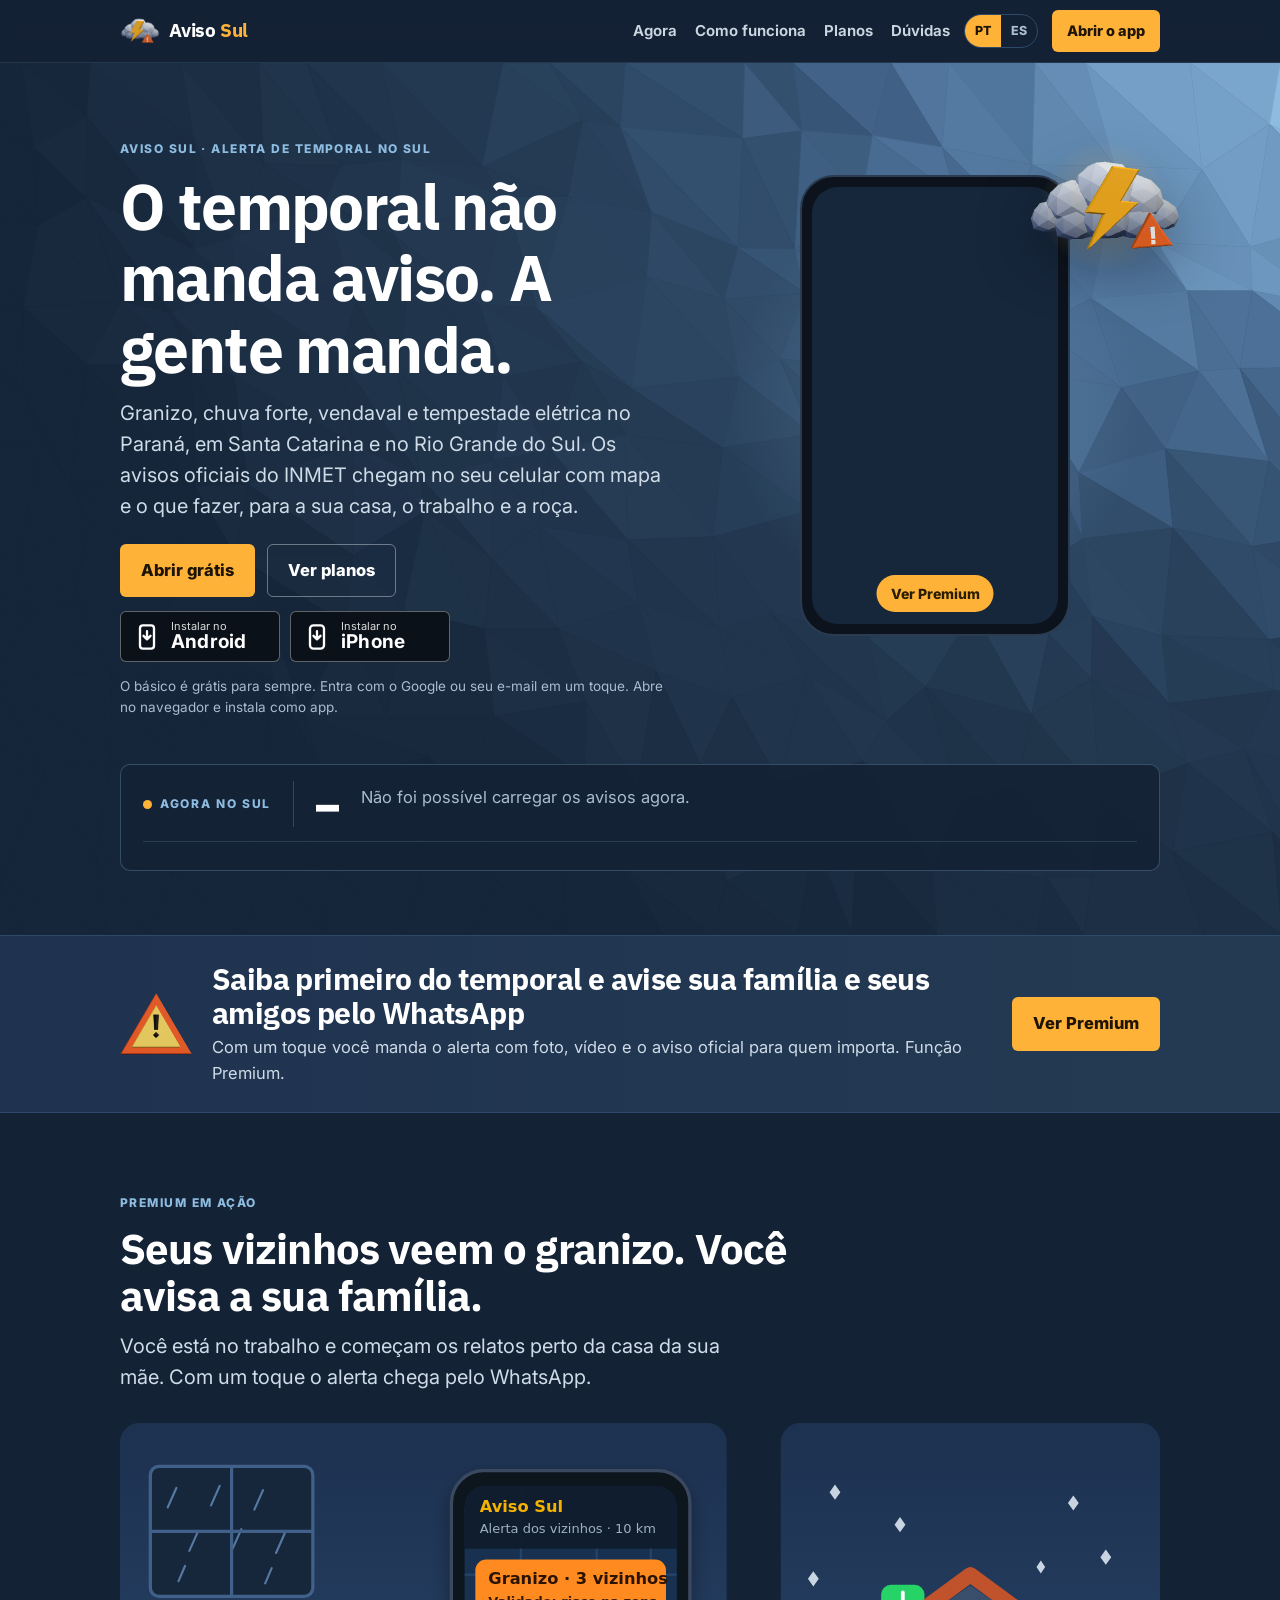
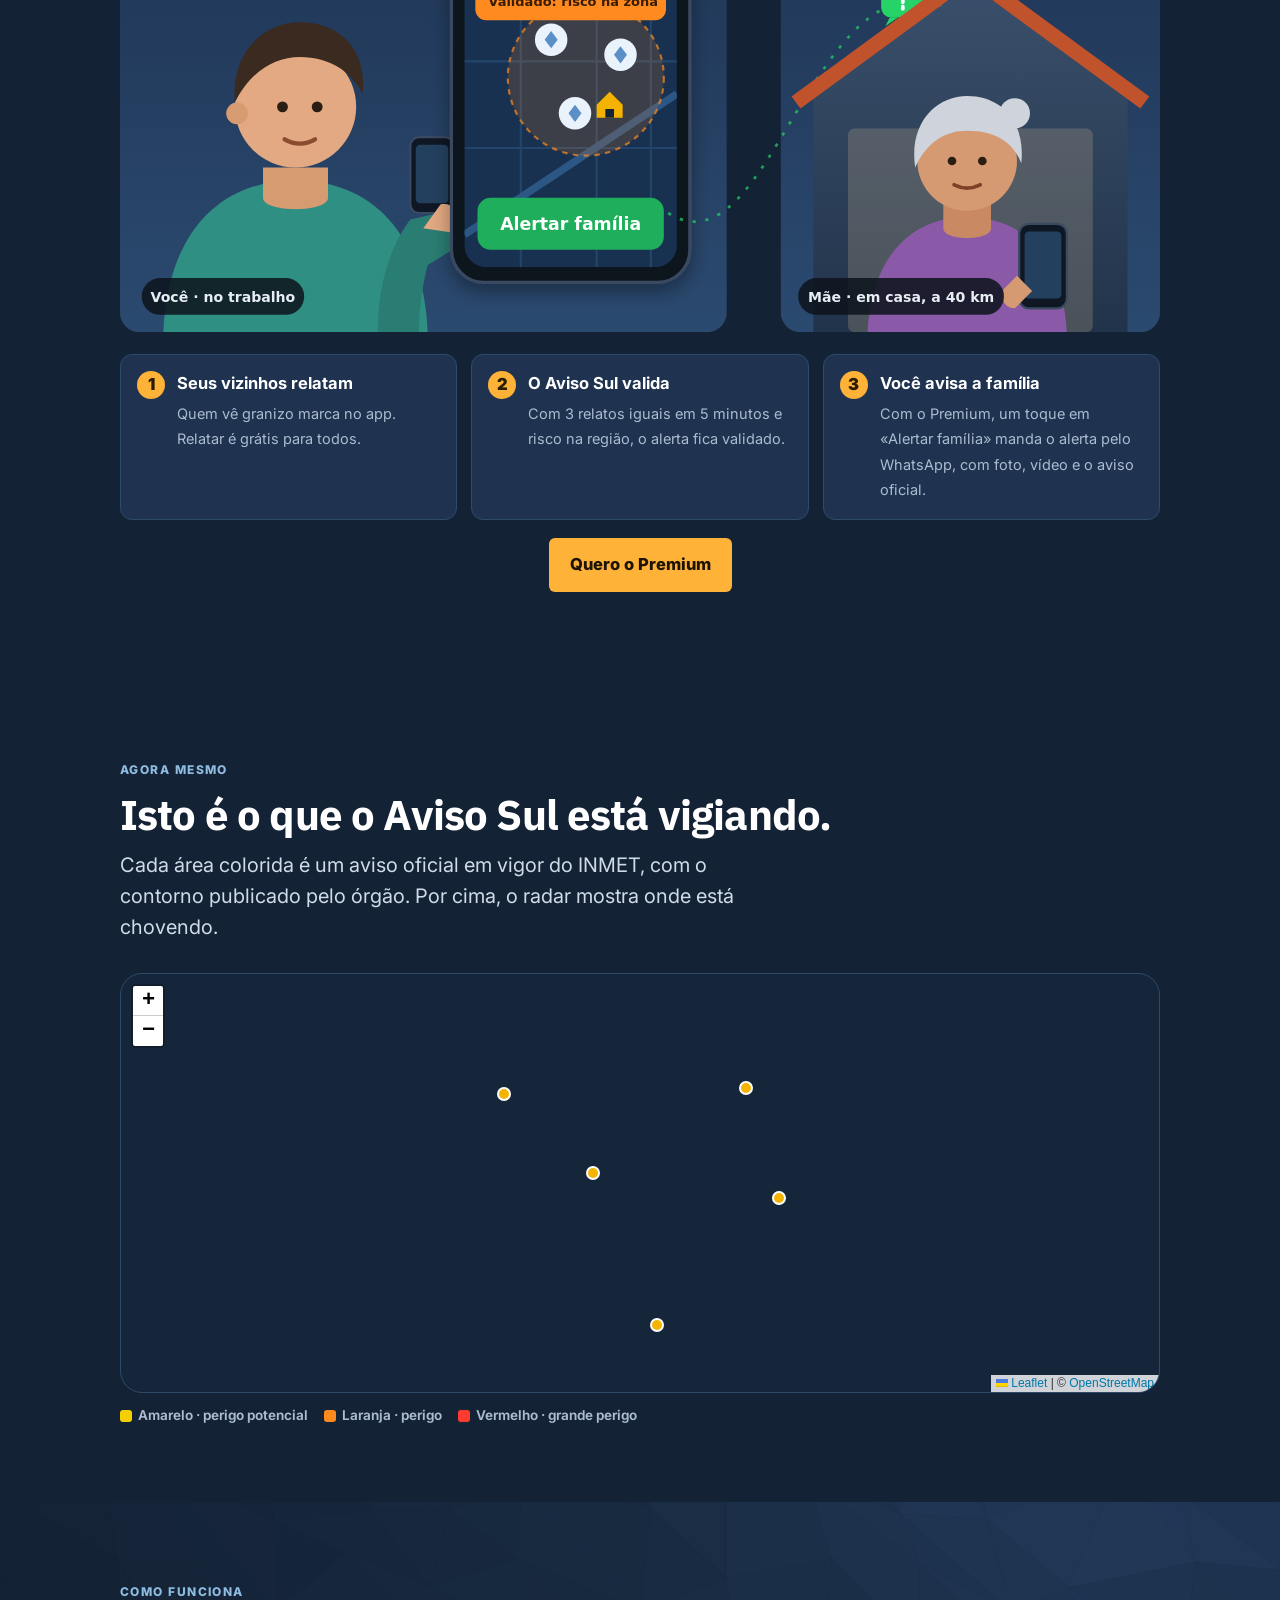
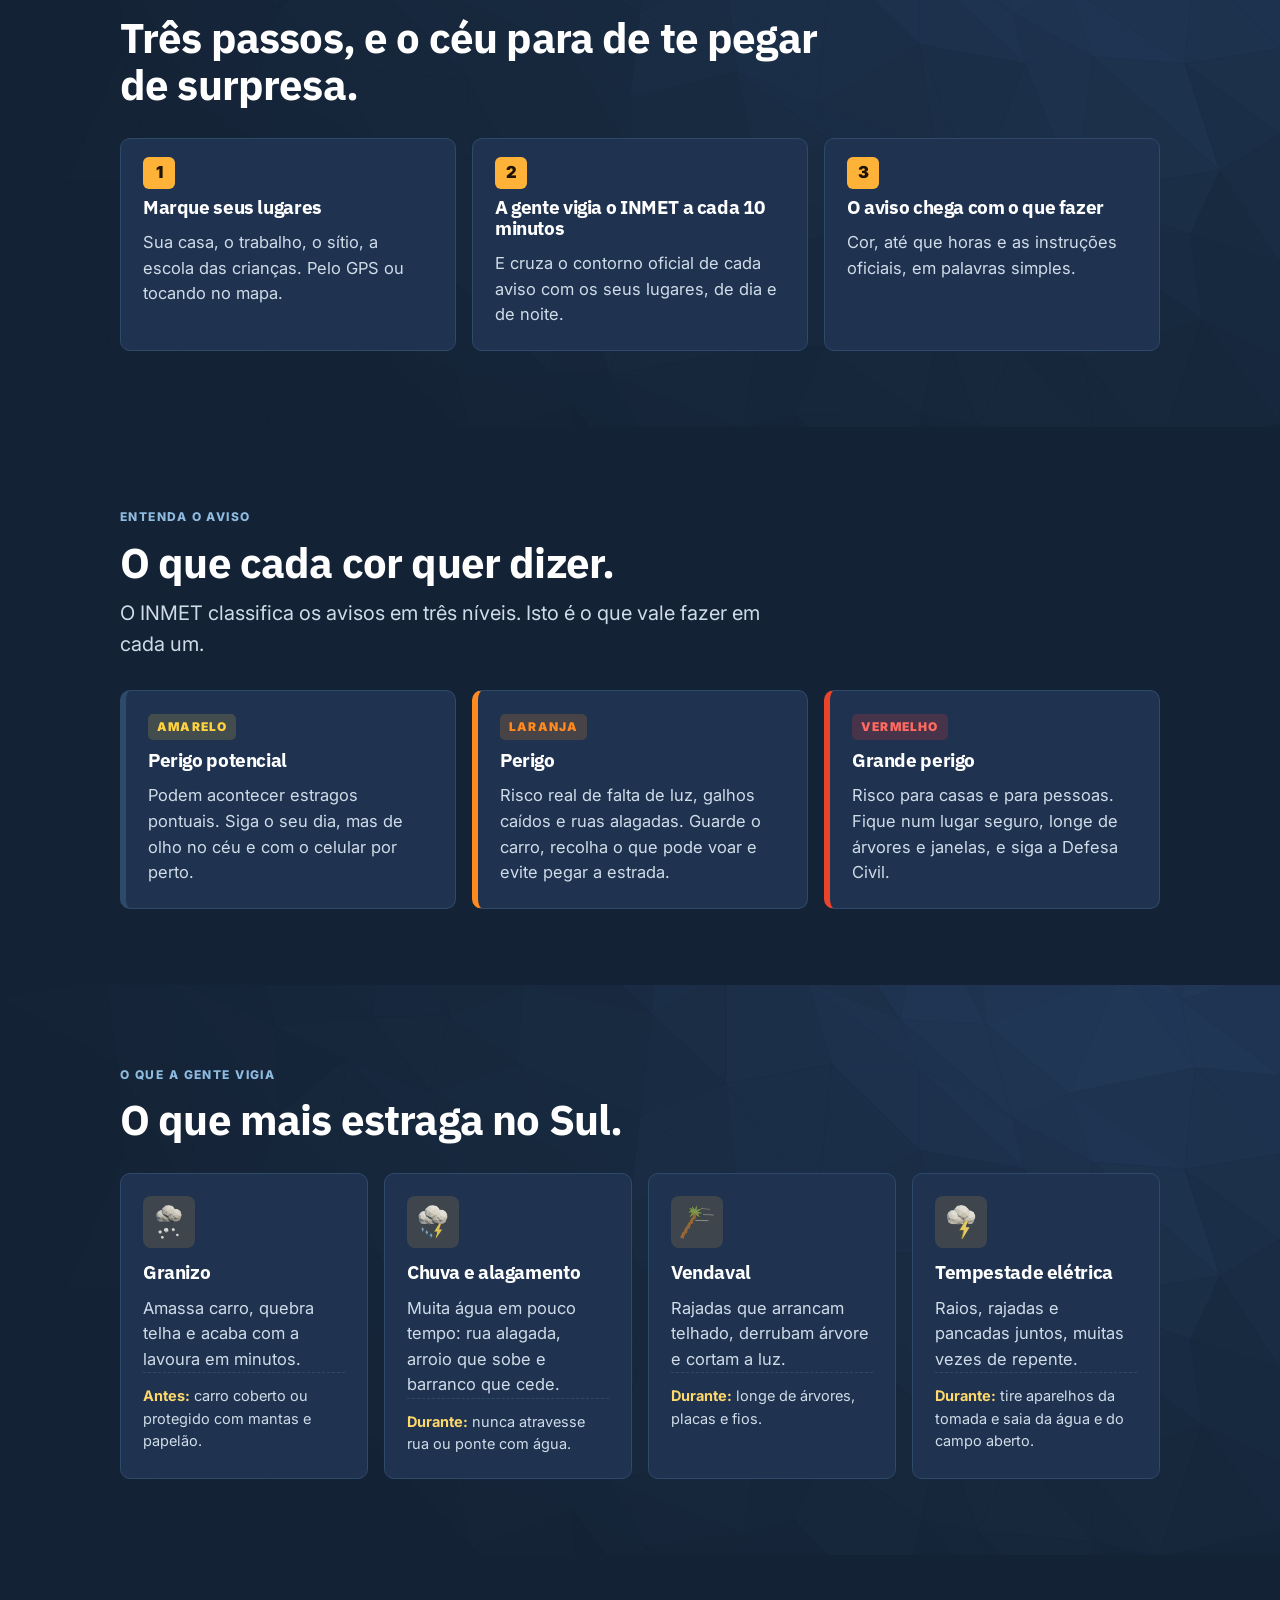
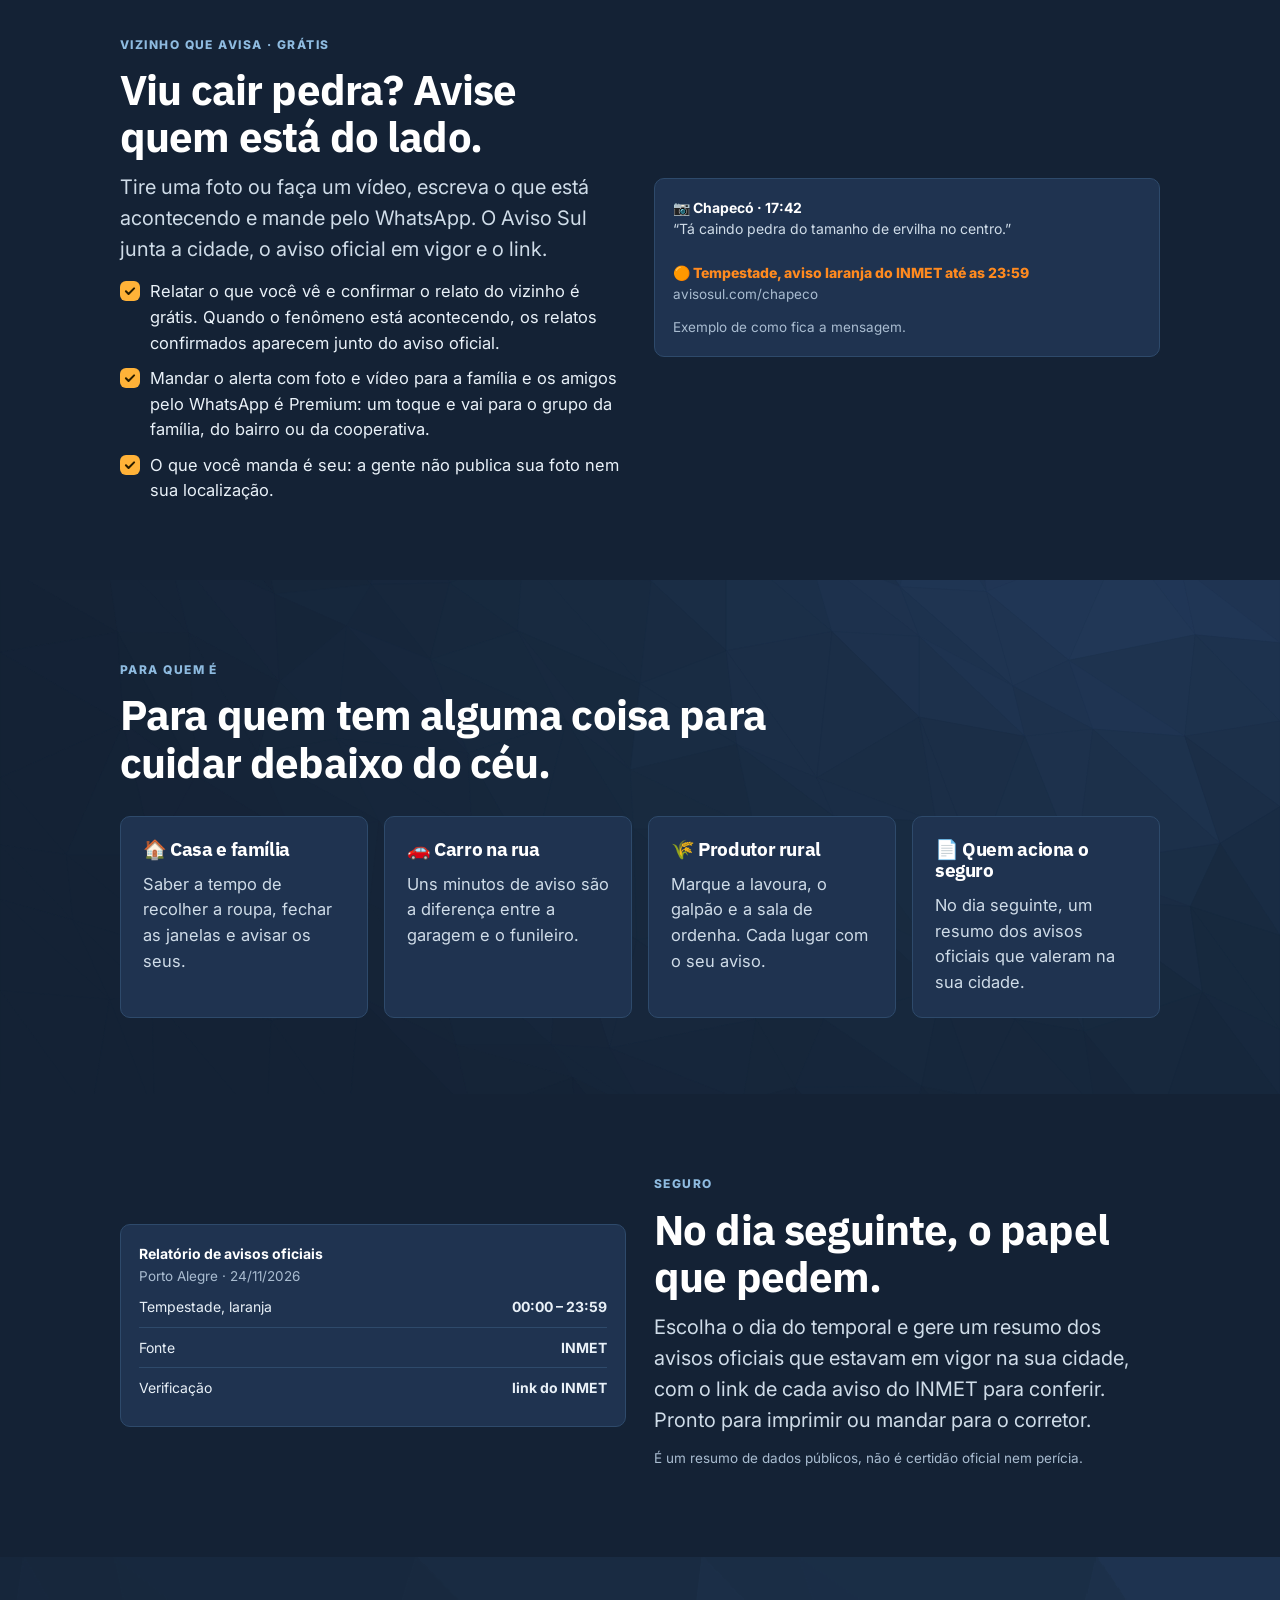
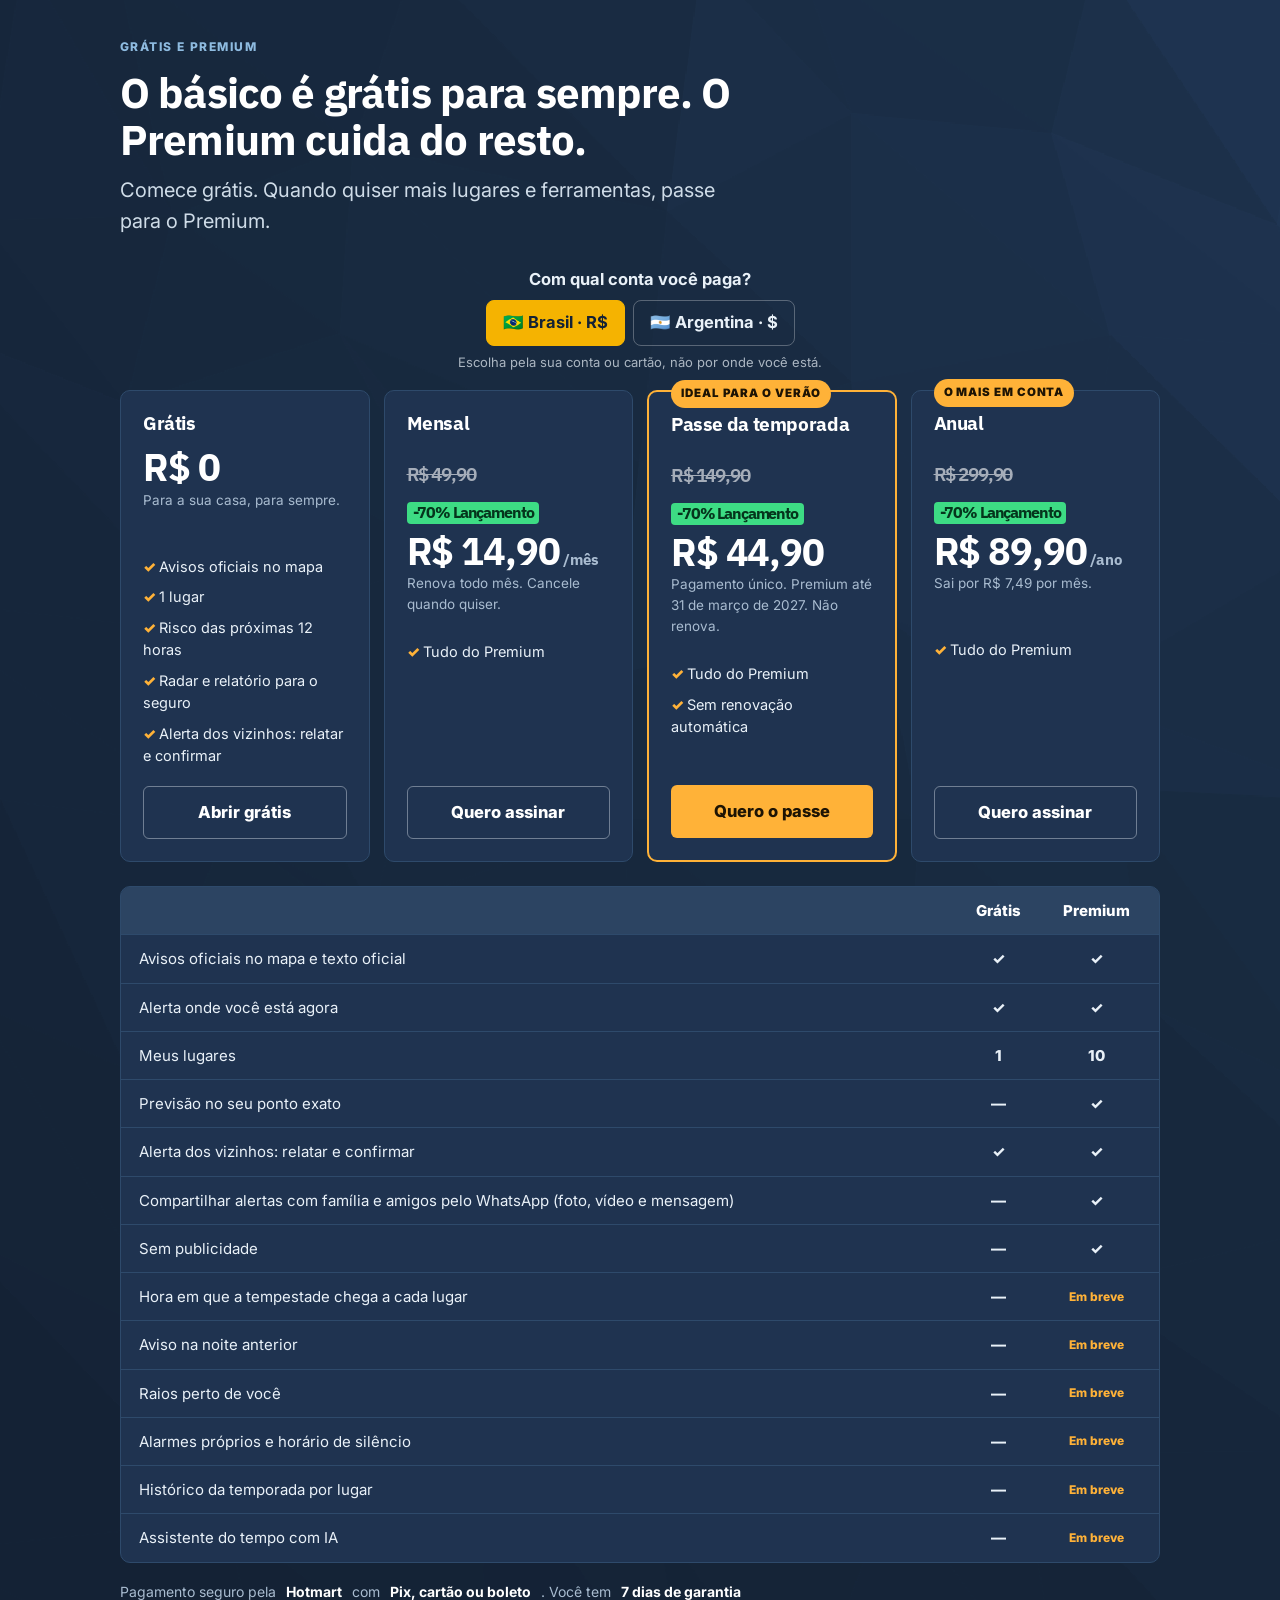
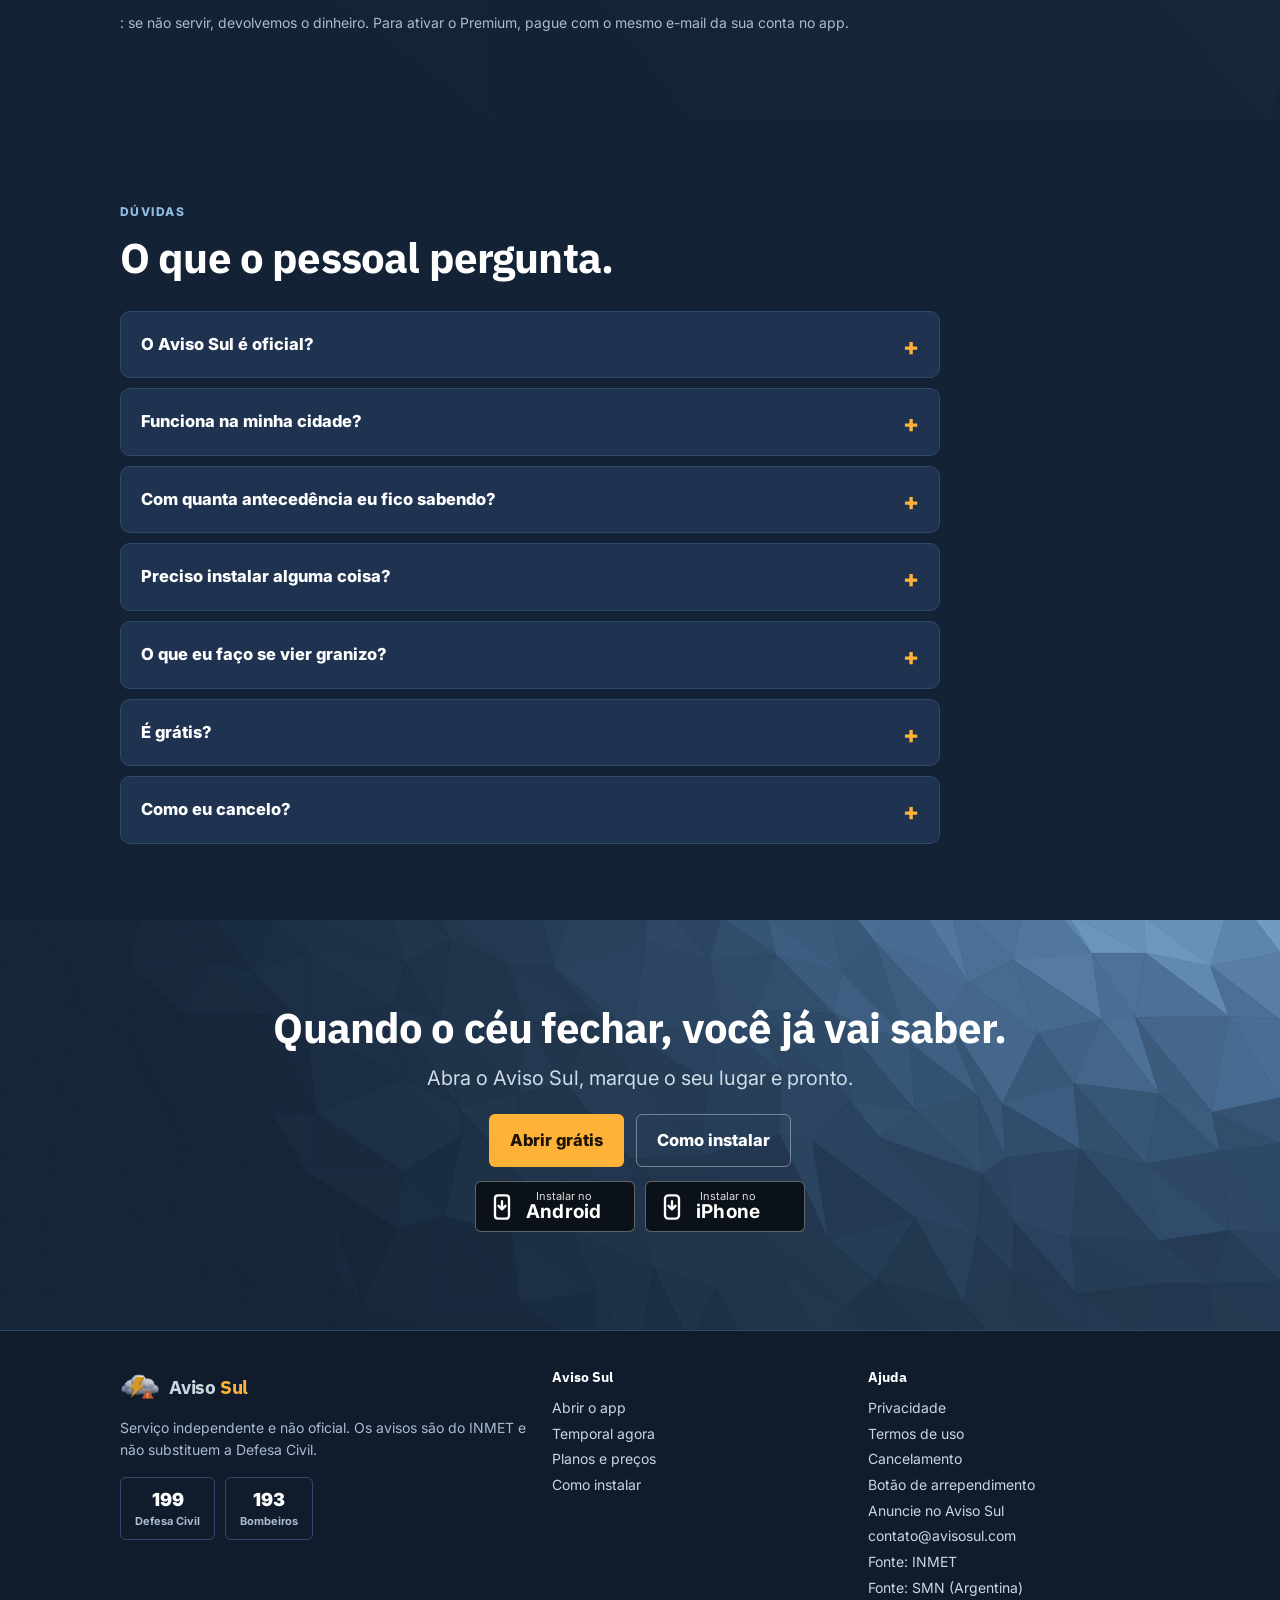
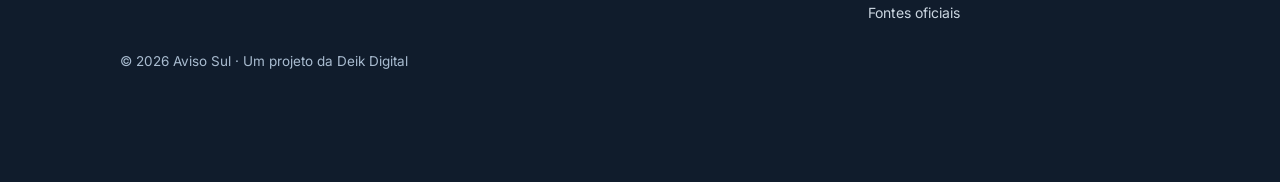
==== commit 7c7a8d81: "API de conversiones de Meta: eventos del Píxel también desde el servidor, con event_id para no dupli" ====
--- a/index.html
+++ b/index.html
@@ -449,7 +449,7 @@
 
 <div class="barra"><a class="btn btn-sol" href="/app/" data-es="Abrir Aviso Sul gratis">Abrir o Aviso Sul grátis</a></div>
 <script src="/assets/site.js?v=13"></script>
-<script src="/assets/medir.js?v=1" defer></script>
+<script src="/assets/medir.js?v=2" defer></script>
 <script>window.addEventListener("load",function(){try{var c=document.createElement("canvas");if(!(c.getContext("webgl2")||c.getContext("webgl")))return}catch(e){return}var s=document.createElement("script");s.type="module";s.src="/assets/logo3d.js?v=3";document.body.appendChild(s)})</script>
 </body>
 </html>
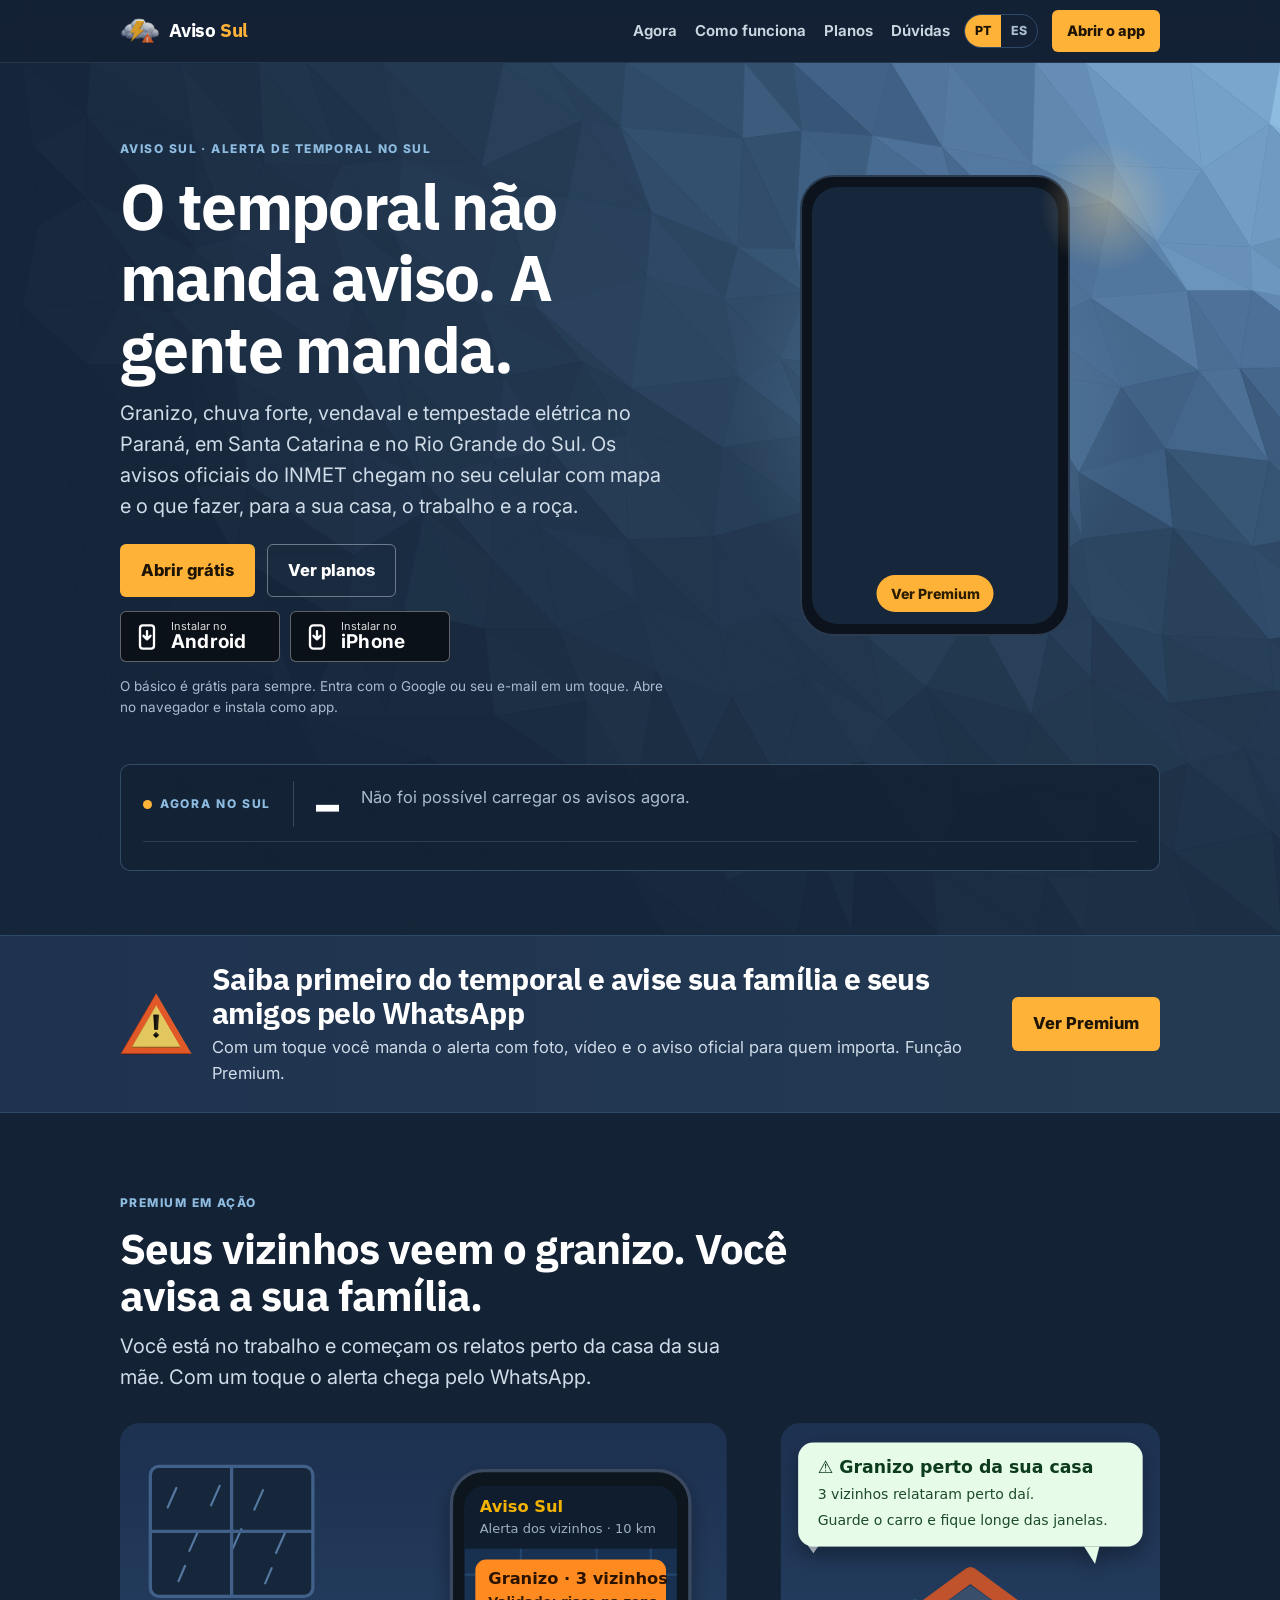
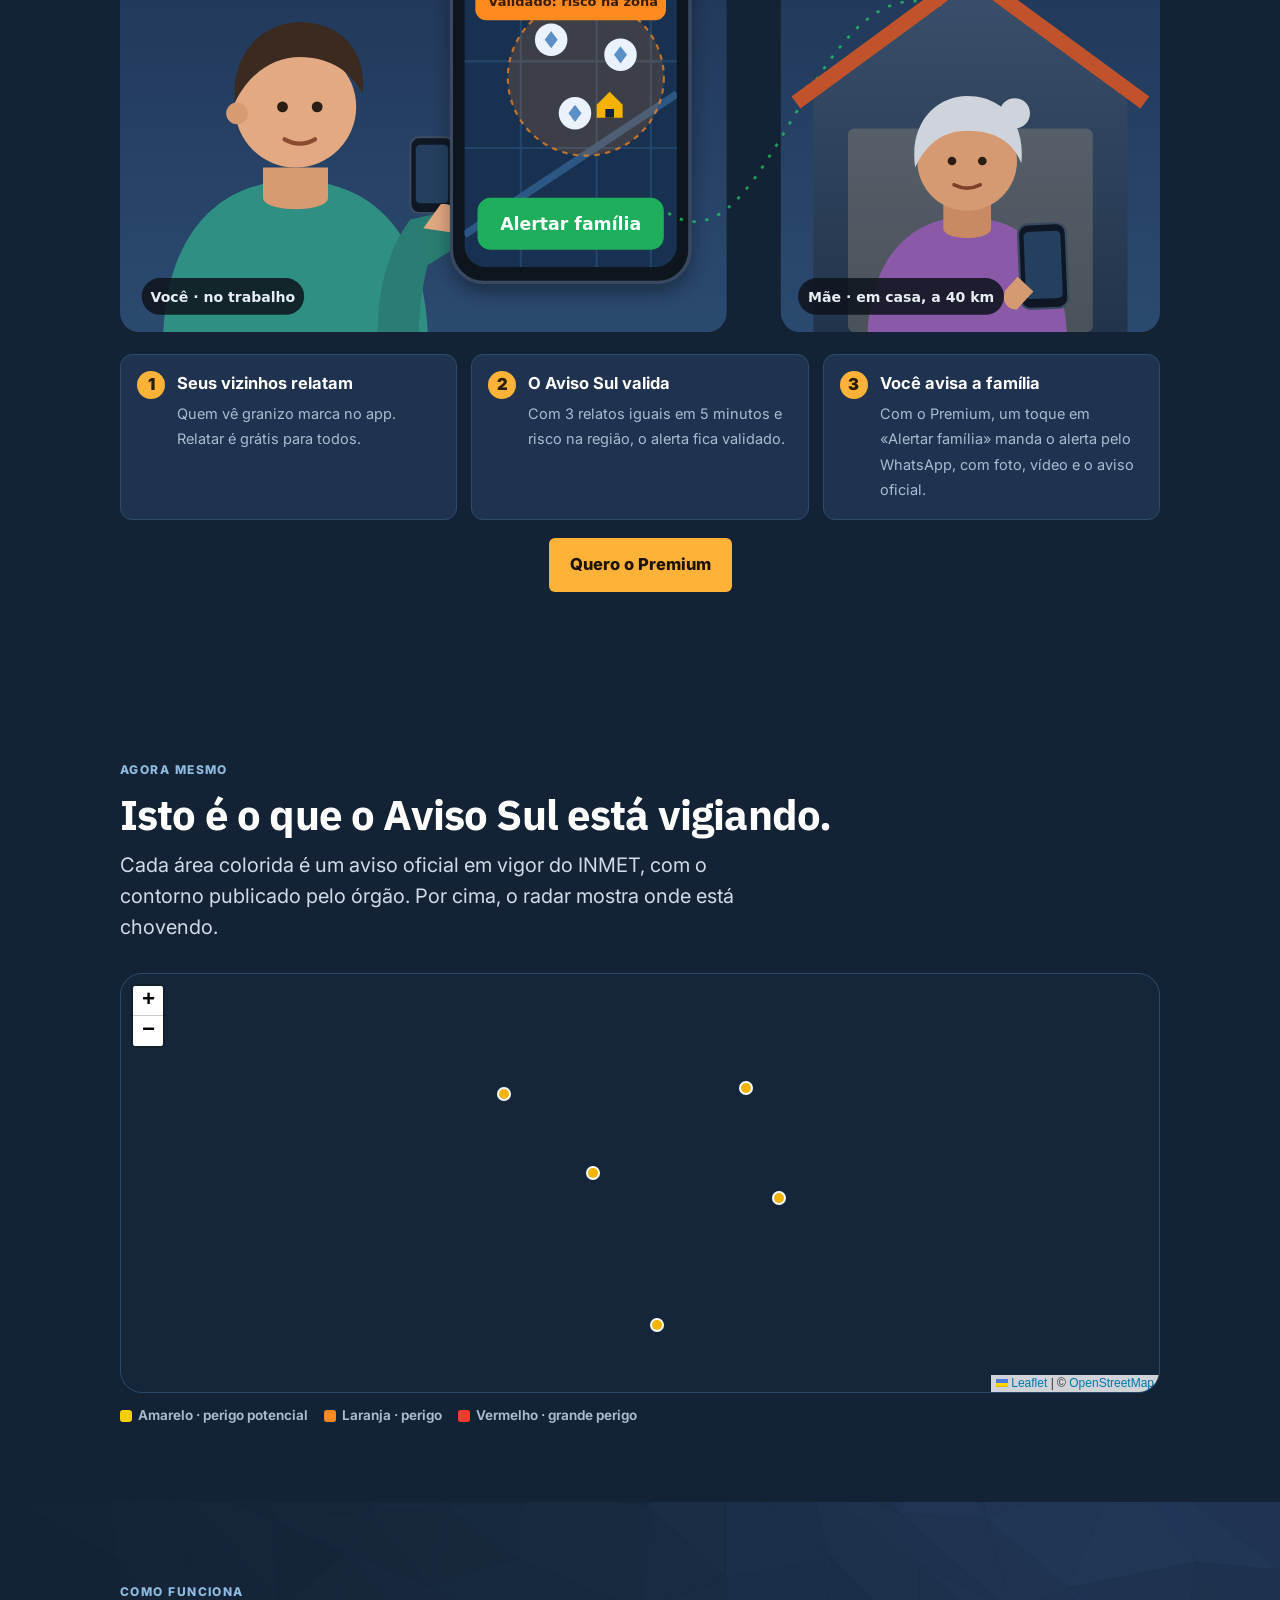
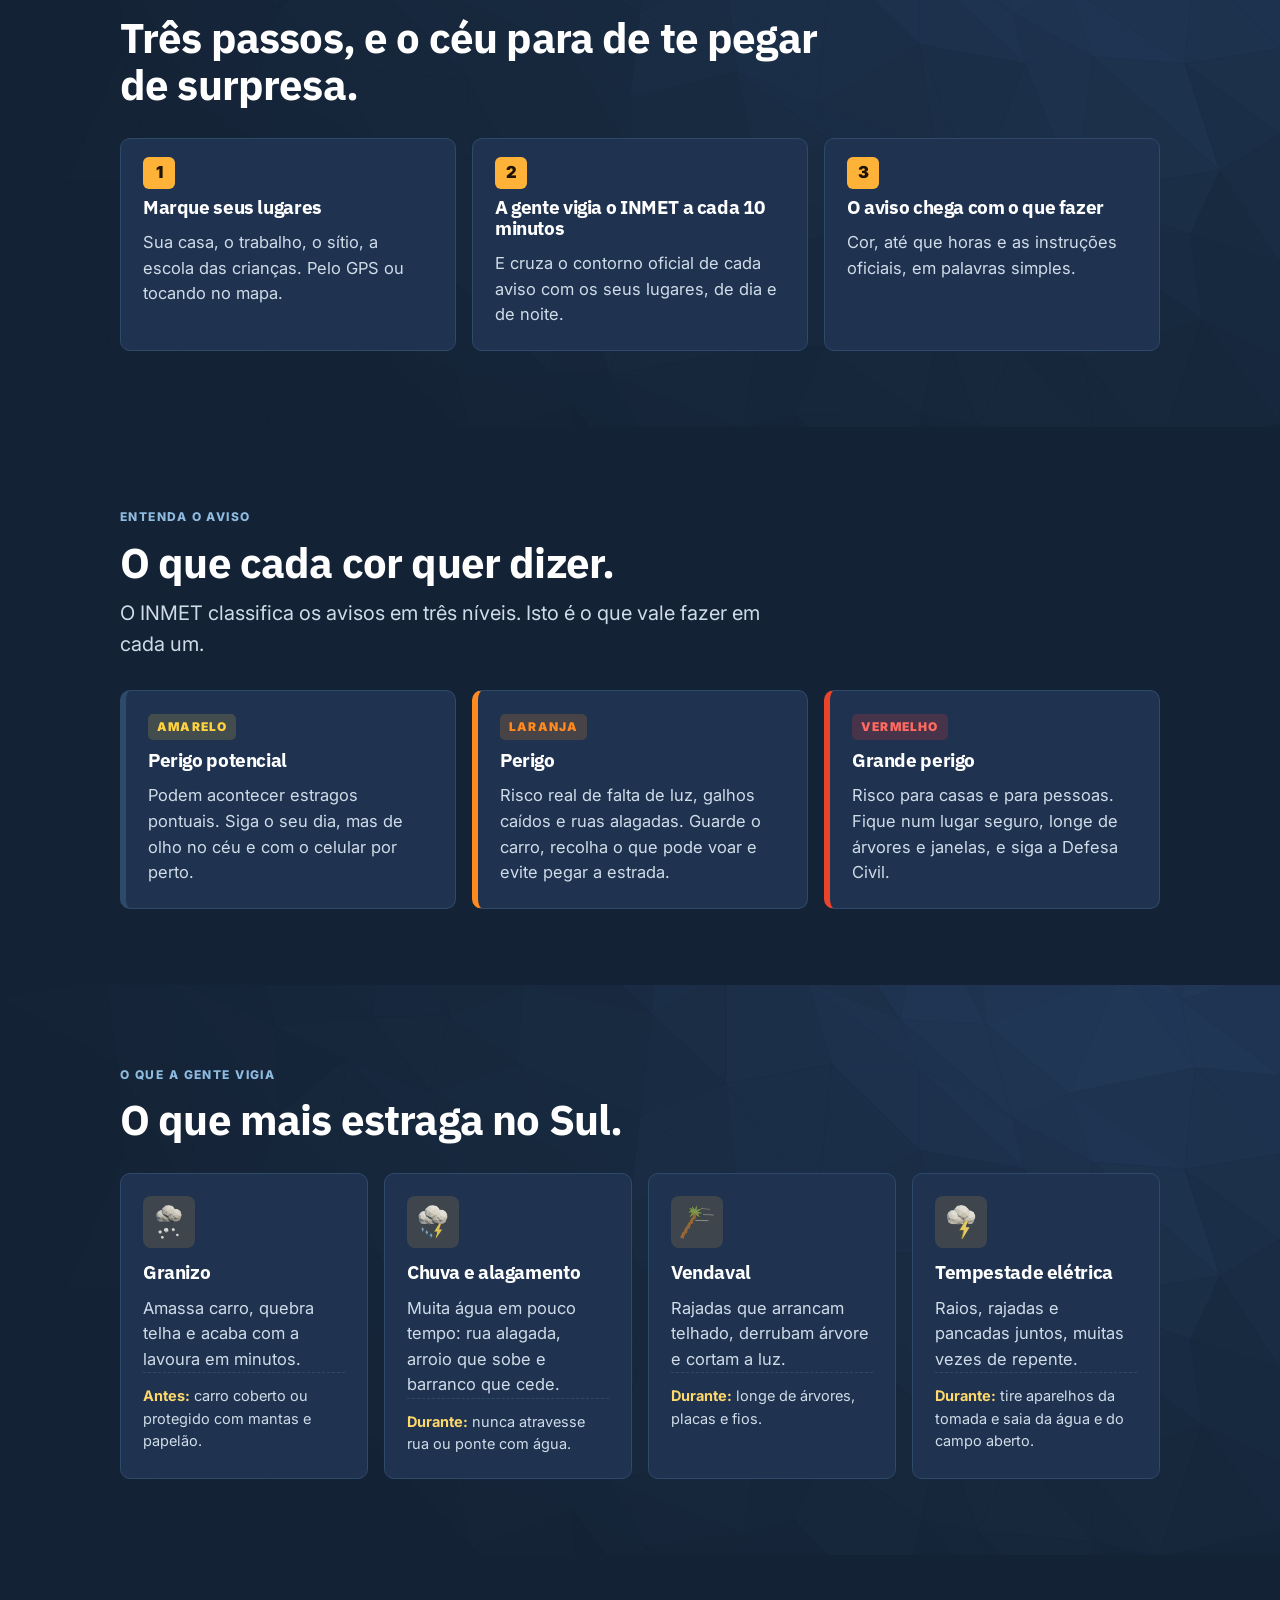
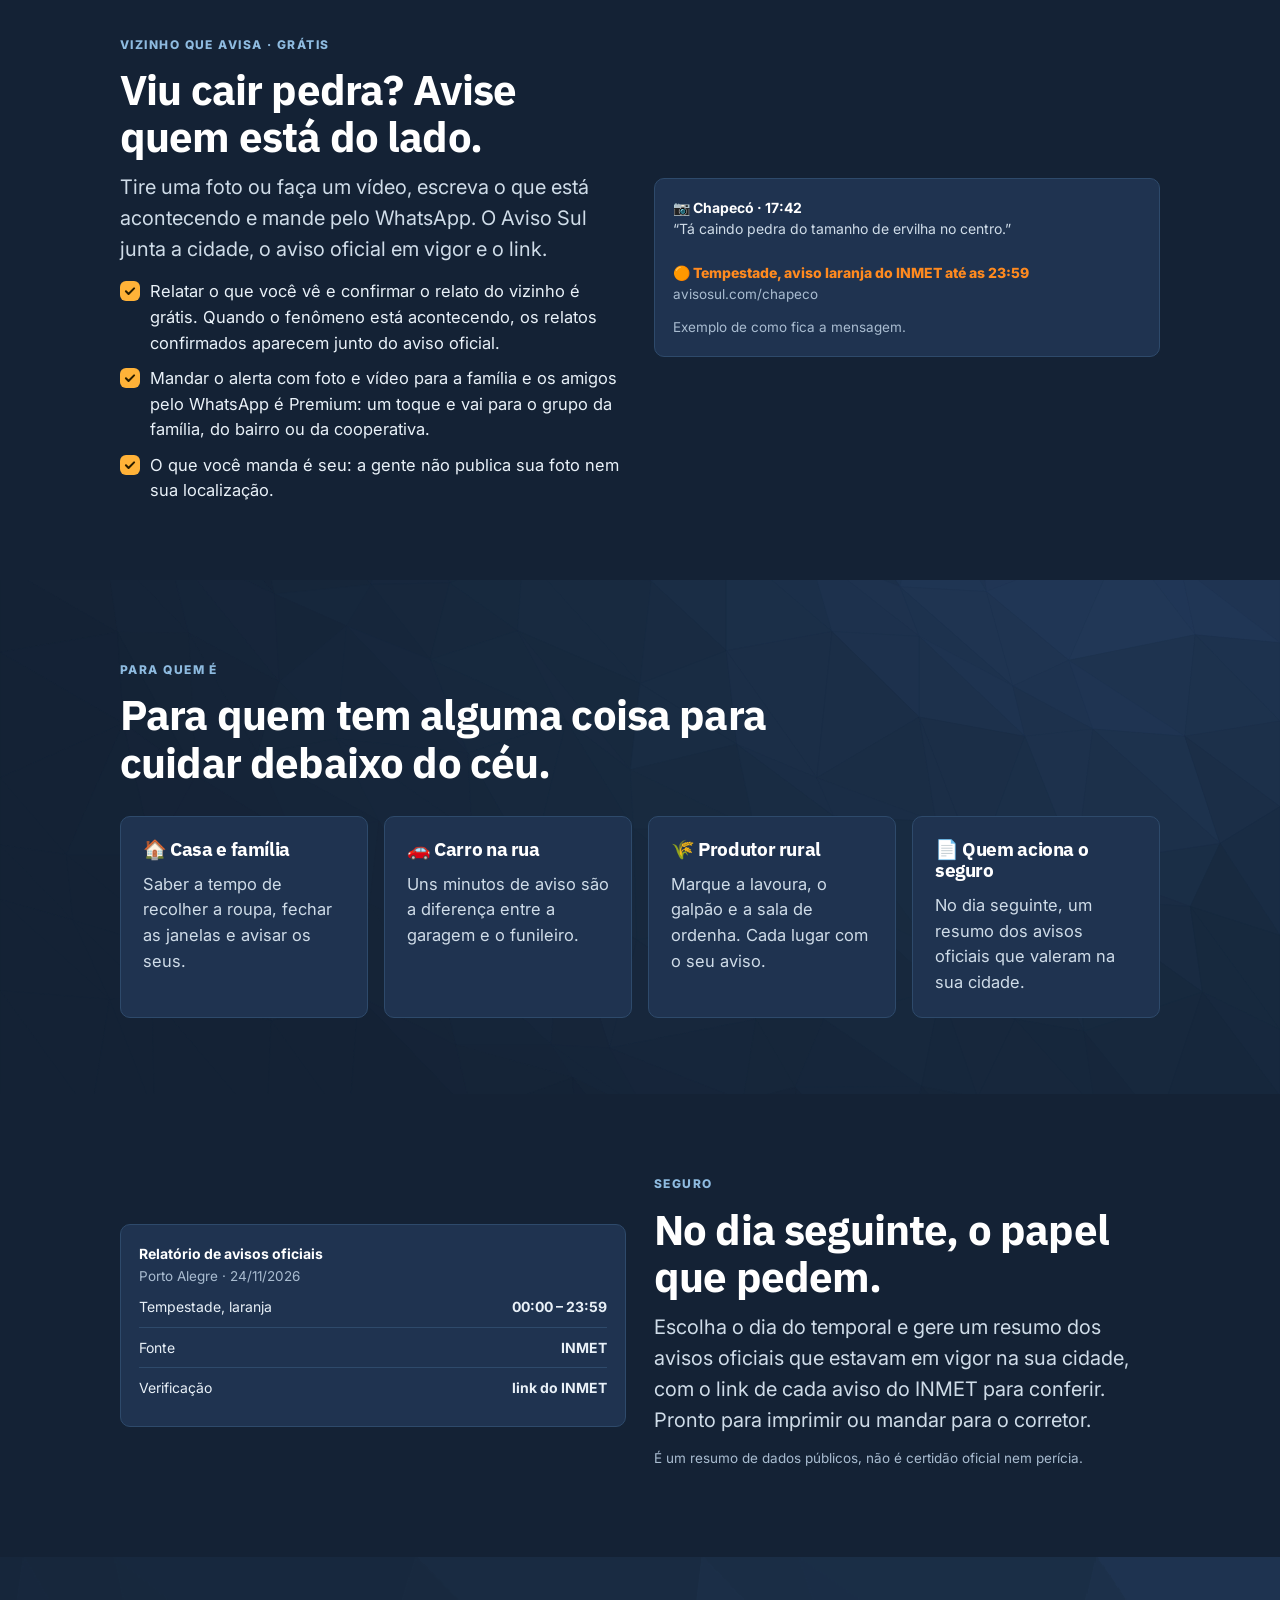
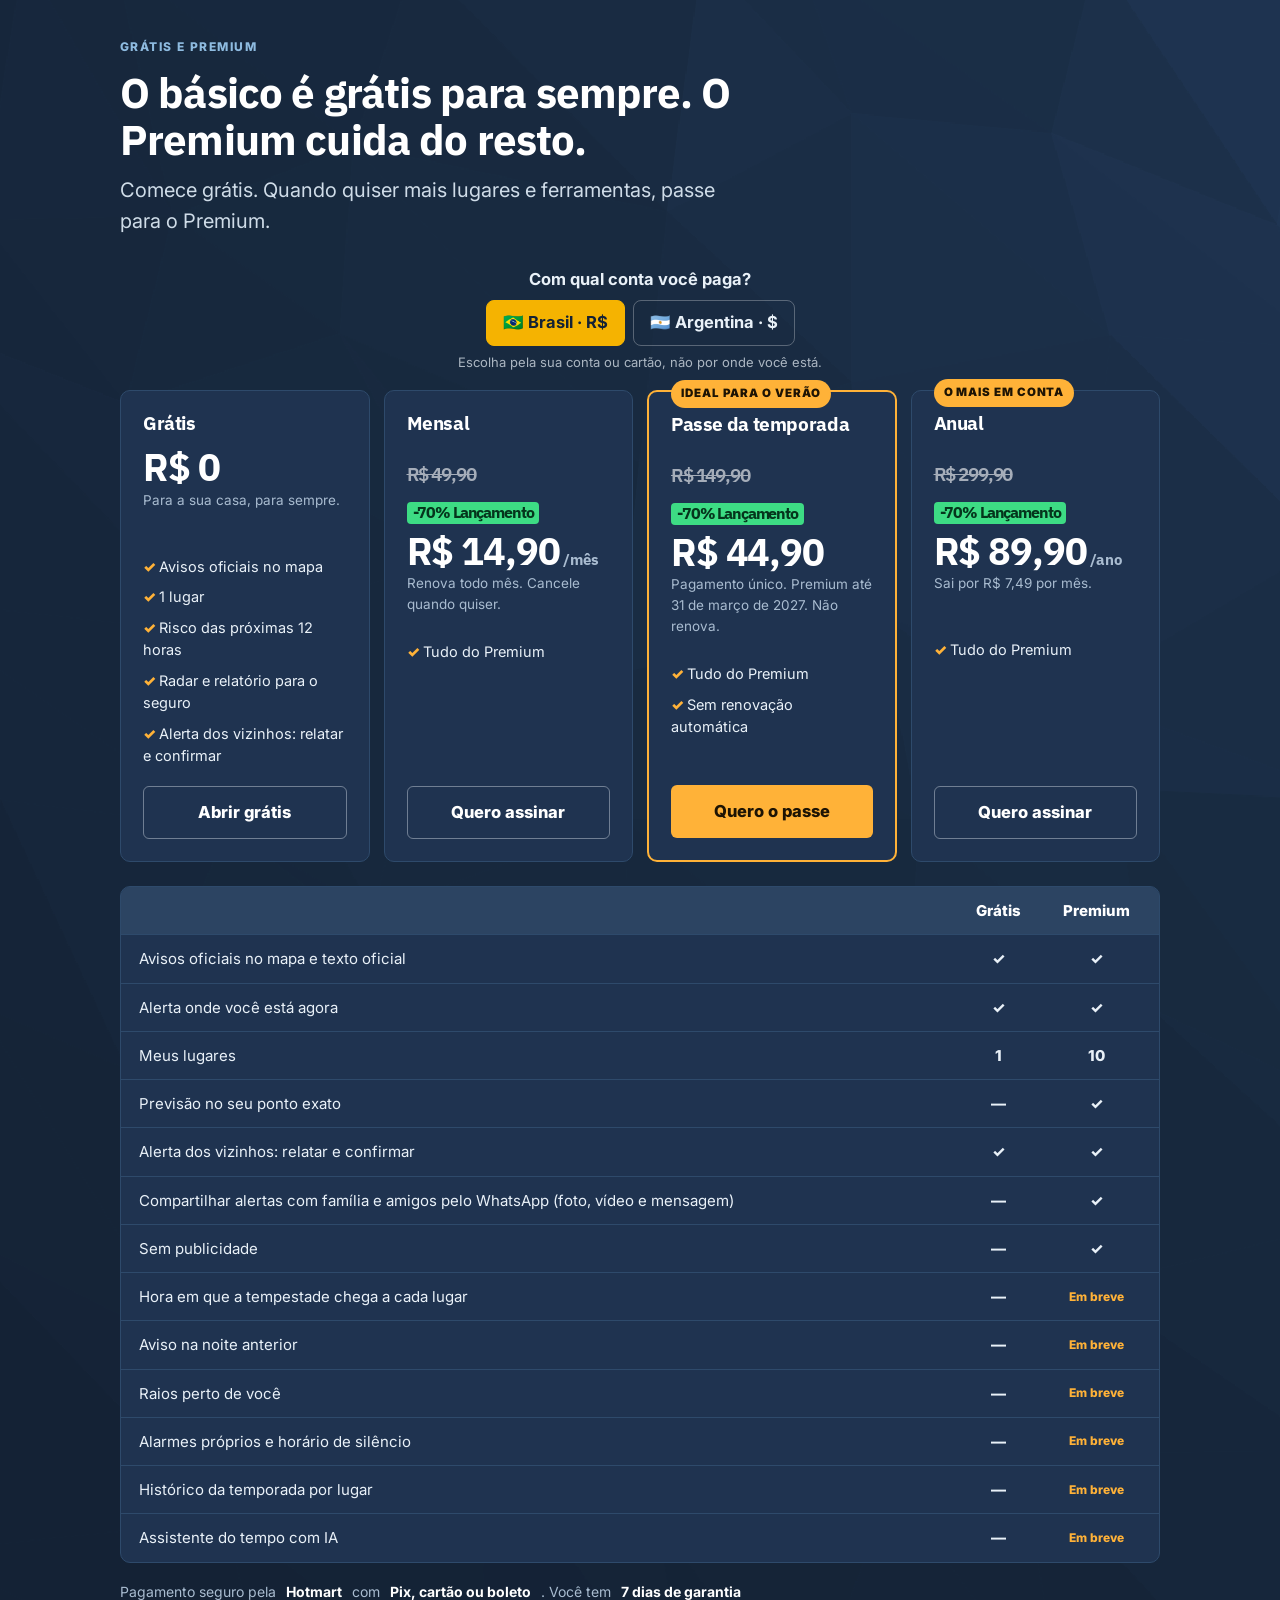
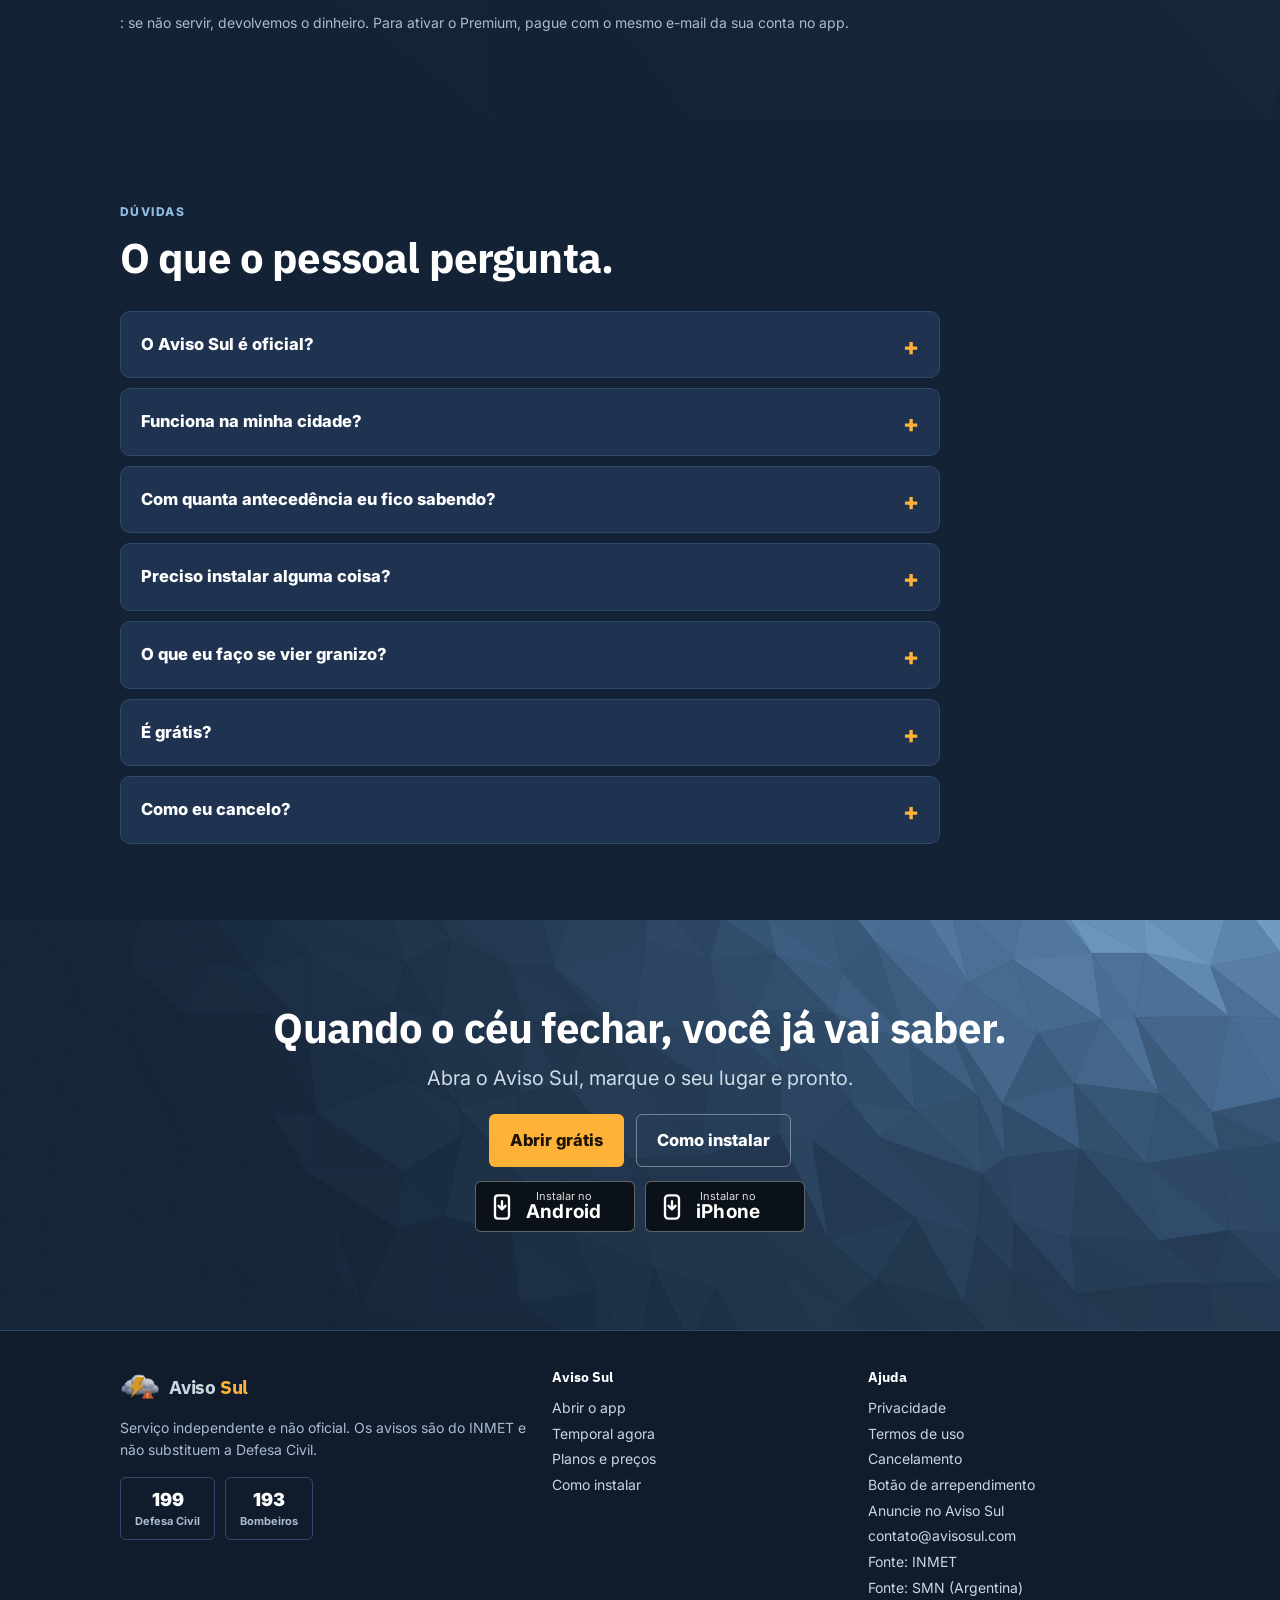
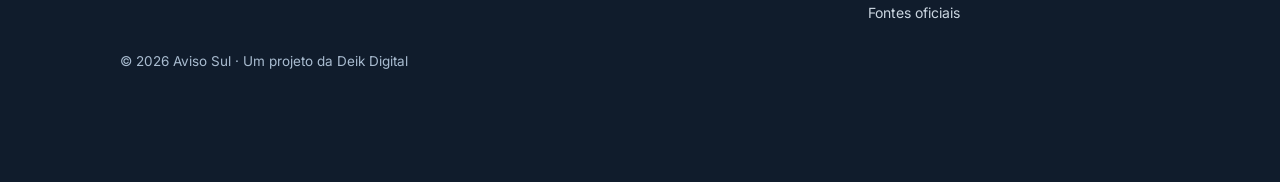
==== commit 4aacd6b4: "Portada: versión argentina (SMN, Córdoba, 911/100/103), título arriba en el celular y barra fija sin" ====
--- a/index.html
+++ b/index.html
@@ -13,16 +13,16 @@
 <meta property="og:title" content="Aviso Sul · O temporal não manda aviso. A gente manda.">
 <meta property="og:description" content="Avisos oficiais do INMET no seu celular, com mapa e o que fazer. Paraná, Santa Catarina e Rio Grande do Sul.">
 <meta property="og:image" content="https://avisosul.com/icon-512.png">
-<link rel="preconnect" href="https://fonts.googleapis.com"><link rel="stylesheet" href="https://fonts.googleapis.com/css2?family=IBM+Plex+Sans:wght@600;700&family=Inter:wght@400;600;700&family=Poppins:wght@800&display=swap"><link rel="icon" href="/favicon.ico" sizes="32x32"><link rel="icon" href="/icon-192.png" type="image/png"><link rel="stylesheet" href="/assets/site.css?v=29">
+<link rel="preconnect" href="https://fonts.googleapis.com"><link rel="stylesheet" href="https://fonts.googleapis.com/css2?family=IBM+Plex+Sans:wght@600;700&family=Inter:wght@400;600;700&family=Poppins:wght@800&display=swap"><link rel="icon" href="/favicon.ico" sizes="32x32"><link rel="icon" href="/icon-192.png" type="image/png"><link rel="stylesheet" href="/assets/site.css?v=30">
 </head>
-<body data-tit-es="Aviso Sul · Alerta de temporal, granizo y viento en el Sur de Brasil">
+<body data-tit-es="Aviso Sul · Alerta de temporal, granizo y viento en el Sur de Brasil" data-tit-ar="Alerta Sur · Alertas de granizo y tormenta en Córdoba">
 <svg class="svg-hide" aria-hidden="true"><symbol id="i-riesgo" viewBox="0 0 64 64"><image href="/assets/ic/alerta.png" x="0" y="0" width="64" height="64"/></symbol><symbol id="i-granizo" viewBox="0 0 64 64"><image href="/assets/ic/granizo.png" x="0" y="0" width="64" height="64"/></symbol><symbol id="i-chuva" viewBox="0 0 64 64"><image href="/assets/ic/chuva-raio.png" x="0" y="0" width="64" height="64"/></symbol><symbol id="i-vendaval" viewBox="0 0 64 64"><image href="/assets/ic/vendaval.png" x="0" y="0" width="64" height="64"/></symbol><symbol id="i-raios" viewBox="0 0 64 64"><image href="/assets/ic/tempestade.png" x="0" y="0" width="64" height="64"/></symbol></svg>
 
 <header class="top">
   <div class="wrap">
     <a class="marca" href="/"><img src="/assets/logo-nube-96.png?v=2" alt="" width="40" height="40"><span class="wm"><span class="nm-br">Aviso <em>Sul</em></span><span class="nm-ar">Alerta <em>Sur</em></span></span></a>
     <nav class="menu" aria-label="Menu">
-      <a href="#agora" data-es="Ahora">Agora</a>
+      <a href="#agora" data-es="Ahora" data-solo="br">Agora</a>
       <a href="#como" data-es="Cómo funciona">Como funciona</a>
       <a href="#planos" data-es="Planes">Planos</a>
       <a href="#duvidas" data-es="Preguntas">Dúvidas</a>
@@ -37,9 +37,9 @@
   <div class="lluvia" aria-hidden="true"></div>
   <div class="wrap">
     <div>
-      <span class="kick" data-es="Aviso Sul · alerta de temporal en el Sur">Aviso Sul · alerta de temporal no Sul</span>
+      <span class="kick" data-es="Aviso Sul · alerta de temporal en el Sur" data-ar="Alerta Sur · alertas de tormenta en Córdoba">Aviso Sul · alerta de temporal no Sul</span>
       <h1 data-es="El temporal no avisa. Nosotros sí.">O temporal não manda aviso. A gente manda.</h1>
-      <p class="lead" data-es="Granizo, lluvia fuerte, viento y tormenta eléctrica en Paraná, Santa Catarina y Rio Grande do Sul. Los avisos oficiales del INMET llegan a tu celular con mapa y qué hacer, para tu casa, tu trabajo y tu campo.">Granizo, chuva forte, vendaval e tempestade elétrica no Paraná, em Santa Catarina e no Rio Grande do Sul. Os avisos oficiais do INMET chegam no seu celular com mapa e o que fazer, para a sua casa, o trabalho e a roça.</p>
+      <p class="lead" data-es="Granizo, lluvia fuerte, viento y tormenta eléctrica en Paraná, Santa Catarina y Rio Grande do Sul. Los avisos oficiales del INMET llegan a tu celular con mapa y qué hacer, para tu casa, tu trabajo y tu campo." data-ar="Granizo, lluvia fuerte, viento y tormentas en Córdoba y las sierras. Las alertas oficiales del SMN llegan a tu celular con qué hacer, para tu casa, tu trabajo y tu campo.">Granizo, chuva forte, vendaval e tempestade elétrica no Paraná, em Santa Catarina e no Rio Grande do Sul. Os avisos oficiais do INMET chegam no seu celular com mapa e o que fazer, para a sua casa, o trabalho e a roça.</p>
       <div class="btns">
         <a class="btn btn-sol" href="/app/" data-es="Abrir gratis">Abrir grátis</a>
         <a class="btn btn-lin" href="#planos" data-es="Ver planes">Ver planos</a>
@@ -59,7 +59,7 @@
     </figure>
   </div>
   <div class="wrap franjaw">
-    <aside class="vivo franja" aria-live="polite">
+    <aside class="vivo franja" aria-live="polite" data-solo="br">
       <div class="t"><span class="punto"></span><span data-es="Ahora en el Sur">Agora no Sul</span></div>
       <div class="n" id="vN">–</div>
       <div id="vTxt" class="muted" data-es="Consultando los avisos del INMET…">Consultando os avisos do INMET…</div>
@@ -232,7 +232,7 @@
   </div>
 </section>
 
-<section class="sec" id="agora">
+<section class="sec" id="agora" data-solo="br">
   <div class="wrap">
     <div class="cab">
       <span class="kick" data-es="Ahora mismo">Agora mesmo</span>
@@ -257,7 +257,7 @@
     </div>
     <div class="grid g3">
       <div class="card paso"><span class="num">1</span><h3 data-es="Marcá tus lugares">Marque seus lugares</h3><p data-es="Tu casa, el trabajo, el campo, la escuela de los chicos. Con el GPS o tocando el mapa.">Sua casa, o trabalho, o sítio, a escola das crianças. Pelo GPS ou tocando no mapa.</p></div>
-      <div class="card paso"><span class="num">2</span><h3 data-es="Vigilamos el INMET cada 10 minutos">A gente vigia o INMET a cada 10 minutos</h3><p data-es="Y cruzamos el contorno oficial de cada aviso con tus lugares, de día y de noche.">E cruza o contorno oficial de cada aviso com os seus lugares, de dia e de noite.</p></div>
+      <div class="card paso"><span class="num">2</span><h3 data-es="Vigilamos el INMET cada 10 minutos" data-ar="Vigilamos el SMN cada 10 minutos">A gente vigia o INMET a cada 10 minutos</h3><p data-es="Y cruzamos el contorno oficial de cada aviso con tus lugares, de día y de noche." data-ar="Y cruzamos cada alerta oficial con tus lugares, de día y de noche.">E cruza o contorno oficial de cada aviso com os seus lugares, de dia e de noite.</p></div>
       <div class="card paso"><span class="num">3</span><h3 data-es="El aviso llega con qué hacer">O aviso chega com o que fazer</h3><p data-es="Color, hasta qué hora y las instrucciones oficiales, en palabras simples.">Cor, até que horas e as instruções oficiais, em palavras simples.</p></div>
     </div>
   </div>
@@ -268,7 +268,7 @@
     <div class="cab">
       <span class="kick" data-es="Entendé el aviso">Entenda o aviso</span>
       <h2 data-es="Qué quiere decir cada color.">O que cada cor quer dizer.</h2>
-      <p class="lead" data-es="El INMET clasifica sus avisos en tres niveles. Esto es lo que conviene hacer en cada uno.">O INMET classifica os avisos em três níveis. Isto é o que vale fazer em cada um.</p>
+      <p class="lead" data-es="El INMET clasifica sus avisos en tres niveles. Esto es lo que conviene hacer en cada uno." data-ar="El SMN clasifica sus alertas en tres niveles. Esto es lo que conviene hacer en cada uno.">O INMET classifica os avisos em três níveis. Isto é o que vale fazer em cada um.</p>
     </div>
     <div class="grid g3">
       <div class="card cor"><span class="tag" data-es="Amarillo">Amarelo</span><h3 data-es="Peligro potencial">Perigo potencial</h3><p data-es="Puede haber daños puntuales. Seguí tu día, pero con un ojo en el cielo y el celular a mano.">Podem acontecer estragos pontuais. Siga o seu dia, mas de olho no céu e com o celular por perto.</p></div>
@@ -298,7 +298,7 @@
     <div>
       <span class="kick" data-es="Vecino que avisa · gratis">Vizinho que avisa · grátis</span>
       <h2 data-es="¿Viste caer piedra? Avisá a los de al lado.">Viu cair pedra? Avise quem está do lado.</h2>
-      <p class="lead" data-es="Sacá una foto o un video, escribí lo que está pasando y mandalo por WhatsApp. Aviso Sul suma la ciudad, el aviso oficial vigente y el enlace.">Tire uma foto ou faça um vídeo, escreva o que está acontecendo e mande pelo WhatsApp. O Aviso Sul junta a cidade, o aviso oficial em vigor e o link.</p>
+      <p class="lead" data-es="Sacá una foto o un video, escribí lo que está pasando y mandalo por WhatsApp. Aviso Sul suma la ciudad, el aviso oficial vigente y el enlace." data-ar="Sacá una foto o un video, escribí lo que está pasando y mandalo por WhatsApp. Alerta Sur suma la ciudad, la alerta oficial vigente y el enlace.">Tire uma foto ou faça um vídeo, escreva o que está acontecendo e mande pelo WhatsApp. O Aviso Sul junta a cidade, o aviso oficial em vigor e o link.</p>
       <ul class="lista">
         <li data-es="Reportar lo que ves y confirmar el reporte del vecino es gratis. Cuando el fenómeno está pasando, los reportes confirmados aparecen junto al aviso oficial.">Relatar o que você vê e confirmar o relato do vizinho é grátis. Quando o fenômeno está acontecendo, os relatos confirmados aparecem junto do aviso oficial.</li>
         <li data-es="Mandar el alerta con foto y video a tu familia y amigos por WhatsApp es Premium: un toque y sale a tu grupo de la familia, del barrio o de la cooperativa.">Mandar o alerta com foto e vídeo para a família e os amigos pelo WhatsApp é Premium: um toque e vai para o grupo da família, do bairro ou da cooperativa.</li>
@@ -306,7 +306,7 @@
       </ul>
     </div>
     <div class="mock">
-      <div class="doc"><b>📷 Chapecó · 17:42</b><br><span data-es="«Está cayendo piedra del tamaño de una arveja en el centro.»">“Tá caindo pedra do tamanho de ervilha no centro.”</span><br><br><span style="color:#ff8a1f;font-weight:800" data-es="🟠 Tormenta, aviso naranja del INMET hasta las 23:59">🟠 Tempestade, aviso laranja do INMET até as 23:59</span><br><span class="small">avisosul.com/chapeco</span></div>
+      <div class="doc"><b>📷 <span data-solo="br">Chapecó</span><span data-solo="ar">Villa Carlos Paz</span> · 17:42</b><br><span data-es="«Está cayendo piedra del tamaño de una arveja en el centro.»">“Tá caindo pedra do tamanho de ervilha no centro.”</span><br><br><span style="color:#ff8a1f;font-weight:800" data-es="🟠 Tormenta, aviso naranja del INMET hasta las 23:59" data-ar="🟠 Tormentas, alerta naranja del SMN hasta las 23:59">🟠 Tempestade, aviso laranja do INMET até as 23:59</span><br><span class="small"><span data-solo="br">avisosul.com/chapeco</span><span data-solo="ar">avisosul.com/app</span></span></div>
       <p class="small" style="margin:12px 0 0" data-es="Ejemplo de cómo se ve el mensaje.">Exemplo de como fica a mensagem.</p>
     </div>
   </div>
@@ -330,15 +330,15 @@
 <section class="sec" id="seguro">
   <div class="wrap dest">
     <div class="mock">
-      <div class="doc"><b data-es="Informe de avisos oficiales">Relatório de avisos oficiais</b><br><span class="small">Porto Alegre · 24/11/2026</span></div>
+      <div class="doc"><b data-es="Informe de avisos oficiales">Relatório de avisos oficiais</b><br><span class="small"><span data-solo="br">Porto Alegre</span><span data-solo="ar">Córdoba</span> · 24/11/2026</span></div>
       <div class="row"><span data-es="Tormenta, naranja">Tempestade, laranja</span><b>00:00 – 23:59</b></div>
-      <div class="row"><span data-es="Fuente">Fonte</span><b>INMET</b></div>
-      <div class="row"><span data-es="Verificación">Verificação</span><b data-es="enlace al INMET">link do INMET</b></div>
+      <div class="row"><span data-es="Fuente">Fonte</span><b><span data-solo="br">INMET</span><span data-solo="ar">SMN</span></b></div>
+      <div class="row"><span data-es="Verificación">Verificação</span><b data-es="enlace al INMET" data-ar="enlace al SMN">link do INMET</b></div>
     </div>
     <div>
       <span class="kick" data-es="Seguro">Seguro</span>
       <h2 data-es="El día después, el papel que te piden.">No dia seguinte, o papel que pedem.</h2>
-      <p class="lead" data-es="Elegí el día del temporal y generá un resumen de los avisos oficiales que estaban vigentes en tu ciudad, con el enlace a cada aviso del INMET para verificarlo. Listo para imprimir o mandar al productor de seguros.">Escolha o dia do temporal e gere um resumo dos avisos oficiais que estavam em vigor na sua cidade, com o link de cada aviso do INMET para conferir. Pronto para imprimir ou mandar para o corretor.</p>
+      <p class="lead" data-es="Elegí el día del temporal y generá un resumen de los avisos oficiales que estaban vigentes en tu ciudad, con el enlace a cada aviso del INMET para verificarlo. Listo para imprimir o mandar al productor de seguros." data-ar="Elegí el día de la tormenta y generá un resumen de las alertas oficiales que estaban vigentes en tu ciudad, con el enlace a cada alerta del SMN para verificarla. Listo para imprimir o mandar al productor de seguros.">Escolha o dia do temporal e gere um resumo dos avisos oficiais que estavam em vigor na sua cidade, com o link de cada aviso do INMET para conferir. Pronto para imprimir ou mandar para o corretor.</p>
       <p class="small" data-es="Es un resumen de datos públicos, no un certificado oficial ni una pericia.">É um resumo de dados públicos, não é certidão oficial nem perícia.</p>
     </div>
   </div>
@@ -392,9 +392,9 @@
       <h2 data-es="Lo que la gente nos pregunta.">O que o pessoal pergunta.</h2>
     </div>
     <div class="faq">
-      <details><summary data-es="¿Aviso Sul es oficial?">O Aviso Sul é oficial?</summary><p data-es="No. Es un servicio independiente que toma los avisos públicos del INMET y te los acerca. No reemplaza a la Defensa Civil. En una emergencia llamá al 199 (Defensa Civil) o al 193 (Bomberos).">Não. É um serviço independente que pega os avisos públicos do INMET e leva até você. Não substitui a Defesa Civil. Em emergência, ligue 199 (Defesa Civil) ou 193 (Bombeiros).</p></details>
-      <details><summary data-es="¿Funciona en mi ciudad?">Funciona na minha cidade?</summary><p data-es="Sí, en cualquier punto de Paraná, Santa Catarina y Rio Grande do Sul: marcás tu lugar en el mapa o usás la ubicación del celular. Foz do Iguaçu, Chapecó, Florianópolis, Curitiba y Porto Alegre ya tienen su página.">Sim, em qualquer ponto do Paraná, de Santa Catarina e do Rio Grande do Sul: você marca o lugar no mapa ou usa a localização do celular. Foz do Iguaçu, Chapecó, Florianópolis, Curitiba e Porto Alegre já têm página própria.</p></details>
-      <details><summary data-es="¿Con cuánta anticipación me entero?">Com quanta antecedência eu fico sabendo?</summary><p data-es="Revisamos el INMET cada 10 minutos: un aviso nuevo aparece en Aviso Sul como mucho 10 minutos después de publicado. La anticipación del aviso la define el INMET y suele ser de horas.">A gente confere o INMET a cada 10 minutos: um aviso novo aparece no Aviso Sul no máximo 10 minutos depois de publicado. A antecedência do aviso é definida pelo INMET e costuma ser de horas.</p></details>
+      <details><summary data-es="¿Aviso Sul es oficial?">O Aviso Sul é oficial?</summary><p data-es="No. Es un servicio independiente que toma los avisos públicos del INMET y te los acerca. No reemplaza a la Defensa Civil. En una emergencia llamá al 199 (Defensa Civil) o al 193 (Bomberos)." data-ar="No. Es un servicio independiente que toma las alertas públicas del SMN y te las acerca. No reemplaza a Defensa Civil. En una emergencia llamá al 911, al 100 (Bomberos) o al 103 (Defensa Civil).">Não. É um serviço independente que pega os avisos públicos do INMET e leva até você. Não substitui a Defesa Civil. Em emergência, ligue 199 (Defesa Civil) ou 193 (Bombeiros).</p></details>
+      <details><summary data-es="¿Funciona en mi ciudad?">Funciona na minha cidade?</summary><p data-es="Sí, en cualquier punto de Paraná, Santa Catarina y Rio Grande do Sul: marcás tu lugar en el mapa o usás la ubicación del celular. Foz do Iguaçu, Chapecó, Florianópolis, Curitiba y Porto Alegre ya tienen su página." data-ar="Sí, en la provincia de Córdoba: Córdoba capital, Villa Carlos Paz, Alta Gracia, Villa General Belgrano, Mina Clavero, Jesús María, Río Cuarto y Villa María, o marcás tu lugar en el mapa.">Sim, em qualquer ponto do Paraná, de Santa Catarina e do Rio Grande do Sul: você marca o lugar no mapa ou usa a localização do celular. Foz do Iguaçu, Chapecó, Florianópolis, Curitiba e Porto Alegre já têm página própria.</p></details>
+      <details><summary data-es="¿Con cuánta anticipación me entero?">Com quanta antecedência eu fico sabendo?</summary><p data-es="Revisamos el INMET cada 10 minutos: un aviso nuevo aparece en Aviso Sul como mucho 10 minutos después de publicado. La anticipación del aviso la define el INMET y suele ser de horas." data-ar="Revisamos el SMN cada 10 minutos: una alerta nueva aparece en Alerta Sur como mucho 10 minutos después de publicada. La anticipación la define el SMN.">A gente confere o INMET a cada 10 minutos: um aviso novo aparece no Aviso Sul no máximo 10 minutos depois de publicado. A antecedência do aviso é definida pelo INMET e costuma ser de horas.</p></details>
       <details><summary data-es="¿Tengo que instalar algo?">Preciso instalar alguma coisa?</summary><p data-es="No. Abre en el navegador del celular. Si querés, lo agregás a la pantalla de inicio y queda como una app.">Não. Abre no navegador do celular. Se quiser, você adiciona na tela inicial e ele fica como um app. <a href="/instalar/">Veja como</a>.</p></details>
       <details><summary data-es="¿Qué hago si viene granizo?">O que eu faço se vier granizo?</summary><p data-es="Entrá a un lugar techado y alejate de las ventanas. Si estás manejando, frená en un lugar seguro, lejos de árboles, y quedate dentro del auto. Después, sacá fotos de los daños para el seguro.">Entre num lugar coberto e fique longe das janelas. Se estiver dirigindo, pare num lugar seguro, longe de árvores, e fique dentro do carro. Depois, fotografe os estragos para o seguro.</p></details>
       <details><summary data-es="¿Es gratis?">É grátis?</summary><p data-es="Los avisos oficiales, el mapa, el riesgo de 12 horas, el radar y un lugar son gratis para siempre. Premium agrega más lugares y herramientas.">Os avisos oficiais, o mapa, o risco de 12 horas, o radar e um lugar são grátis para sempre. O Premium soma mais lugares e ferramentas.</p></details>
@@ -421,13 +421,14 @@
   <div class="wrap">
     <div>
       <a class="marca" href="/" style="display:inline-flex;margin:0 0 10px"><img src="/assets/logo-nube-96.png?v=2" alt="" width="40" height="40"><span class="wm"><span class="nm-br">Aviso <em>Sul</em></span><span class="nm-ar">Alerta <em>Sur</em></span></span></a>
-      <p data-es="Servicio independiente y no oficial. Los avisos son del INMET y no reemplazan a la Defensa Civil.">Serviço independente e não oficial. Os avisos são do INMET e não substituem a Defesa Civil.</p>
-      <div class="emerg"><a href="tel:199">199<small data-es="Defensa Civil">Defesa Civil</small></a><a href="tel:193">193<small data-es="Bomberos">Bombeiros</small></a></div>
+      <p data-es="Servicio independiente y no oficial. Los avisos son del INMET y no reemplazan a la Defensa Civil." data-ar="Servicio independiente y no oficial. Las alertas son del SMN y no reemplazan a Defensa Civil.">Serviço independente e não oficial. Os avisos são do INMET e não substituem a Defesa Civil.</p>
+      <div class="emerg" data-solo="ar"><a href="tel:911">911<small>Emergencias</small></a><a href="tel:100">100<small>Bomberos</small></a><a href="tel:103">103<small>Defensa Civil</small></a></div>
+      <div class="emerg" data-solo="br"><a href="tel:199">199<small data-es="Defensa Civil">Defesa Civil</small></a><a href="tel:193">193<small data-es="Bomberos">Bombeiros</small></a></div>
     </div>
     <div>
       <h4>Aviso Sul</h4>
       <a href="/app/" data-es="Abrir la app">Abrir o app</a>
-      <a href="/#agora" data-es="Temporal ahora">Temporal agora</a>
+      <a data-solo="br" href="/#agora" data-es="Temporal ahora">Temporal agora</a>
       <a href="/planos/" data-es="Planes y precios">Planos e preços</a>
       <a href="/instalar/" data-es="Cómo instalar">Como instalar</a>
     </div>
@@ -439,7 +440,7 @@
       <a href="/planos/#arrependimento" data-es="Botón de arrepentimiento">Botão de arrependimento</a>
       <a href="/planos/#patrocinio" data-es="Anunciá en Aviso Sul">Anuncie no Aviso Sul</a>
       <a href="mailto:contato@avisosul.com">contato@avisosul.com</a>
-      <a href="https://portal.inmet.gov.br/" target="_blank" rel="noopener" data-es="Fuente: INMET">Fonte: INMET</a>
+      <a data-solo="br" href="https://portal.inmet.gov.br/" target="_blank" rel="noopener" data-es="Fuente: INMET">Fonte: INMET</a>
       <a href="https://www.smn.gob.ar/alertas" target="_blank" rel="noopener" data-es="Fuente: SMN (Argentina)">Fonte: SMN (Argentina)</a>
       <a href="/app.html#fontesOficiais" data-es="Fuentes oficiales">Fontes oficiais</a>
     </div>
@@ -448,7 +449,7 @@
 </footer>
 
 <div class="barra"><a class="btn btn-sol" href="/app/" data-es="Abrir Aviso Sul gratis">Abrir o Aviso Sul grátis</a></div>
-<script src="/assets/site.js?v=13"></script>
+<script src="/assets/site.js?v=14"></script>
 <script src="/assets/medir.js?v=2" defer></script>
 <script>window.addEventListener("load",function(){try{var c=document.createElement("canvas");if(!(c.getContext("webgl2")||c.getContext("webgl")))return}catch(e){return}var s=document.createElement("script");s.type="module";s.src="/assets/logo3d.js?v=3";document.body.appendChild(s)})</script>
 </body>
--- a/assets/site.css
+++ b/assets/site.css
@@ -147,7 +147,8 @@
 /* barra fija en el celular */
 .barra{position:fixed;left:12px;right:12px;bottom:12px;z-index:40;display:none}
 .barra .btn{width:100%}
-@media (max-width:760px){.barra{display:block}}
+@media (max-width:760px){.barra.on{display:block}}
+html[data-pais="ar"] [data-solo="br"],html:not([data-pais="ar"]) [data-solo="ar"]{display:none!important}
 /* paginas internas */
 .pag{padding:54px 0 70px}
 .pag .cab{max-width:760px;margin-bottom:26px}
@@ -287,7 +288,7 @@
 .vivo.franja #vAt{grid-area:at;margin:0}
 @media (max-width:860px){
 .hero .wrap{display:grid;grid-template-columns:1fr;gap:8px}
-.hero .wrap>div{order:2}.hero .escena{order:1;padding:8px 0 4px}
+.hero .wrap>div{order:1}.hero .escena{order:2;padding:18px 0 4px}
 .hero .escena .pvhero{width:min(190px,calc(36vh * 9 / 16));min-width:140px}
 .hero .escena .logo3d{width:110px;top:-6px;right:calc(50% - 185px)}
 .hero .escena .halo{width:300px;height:300px}
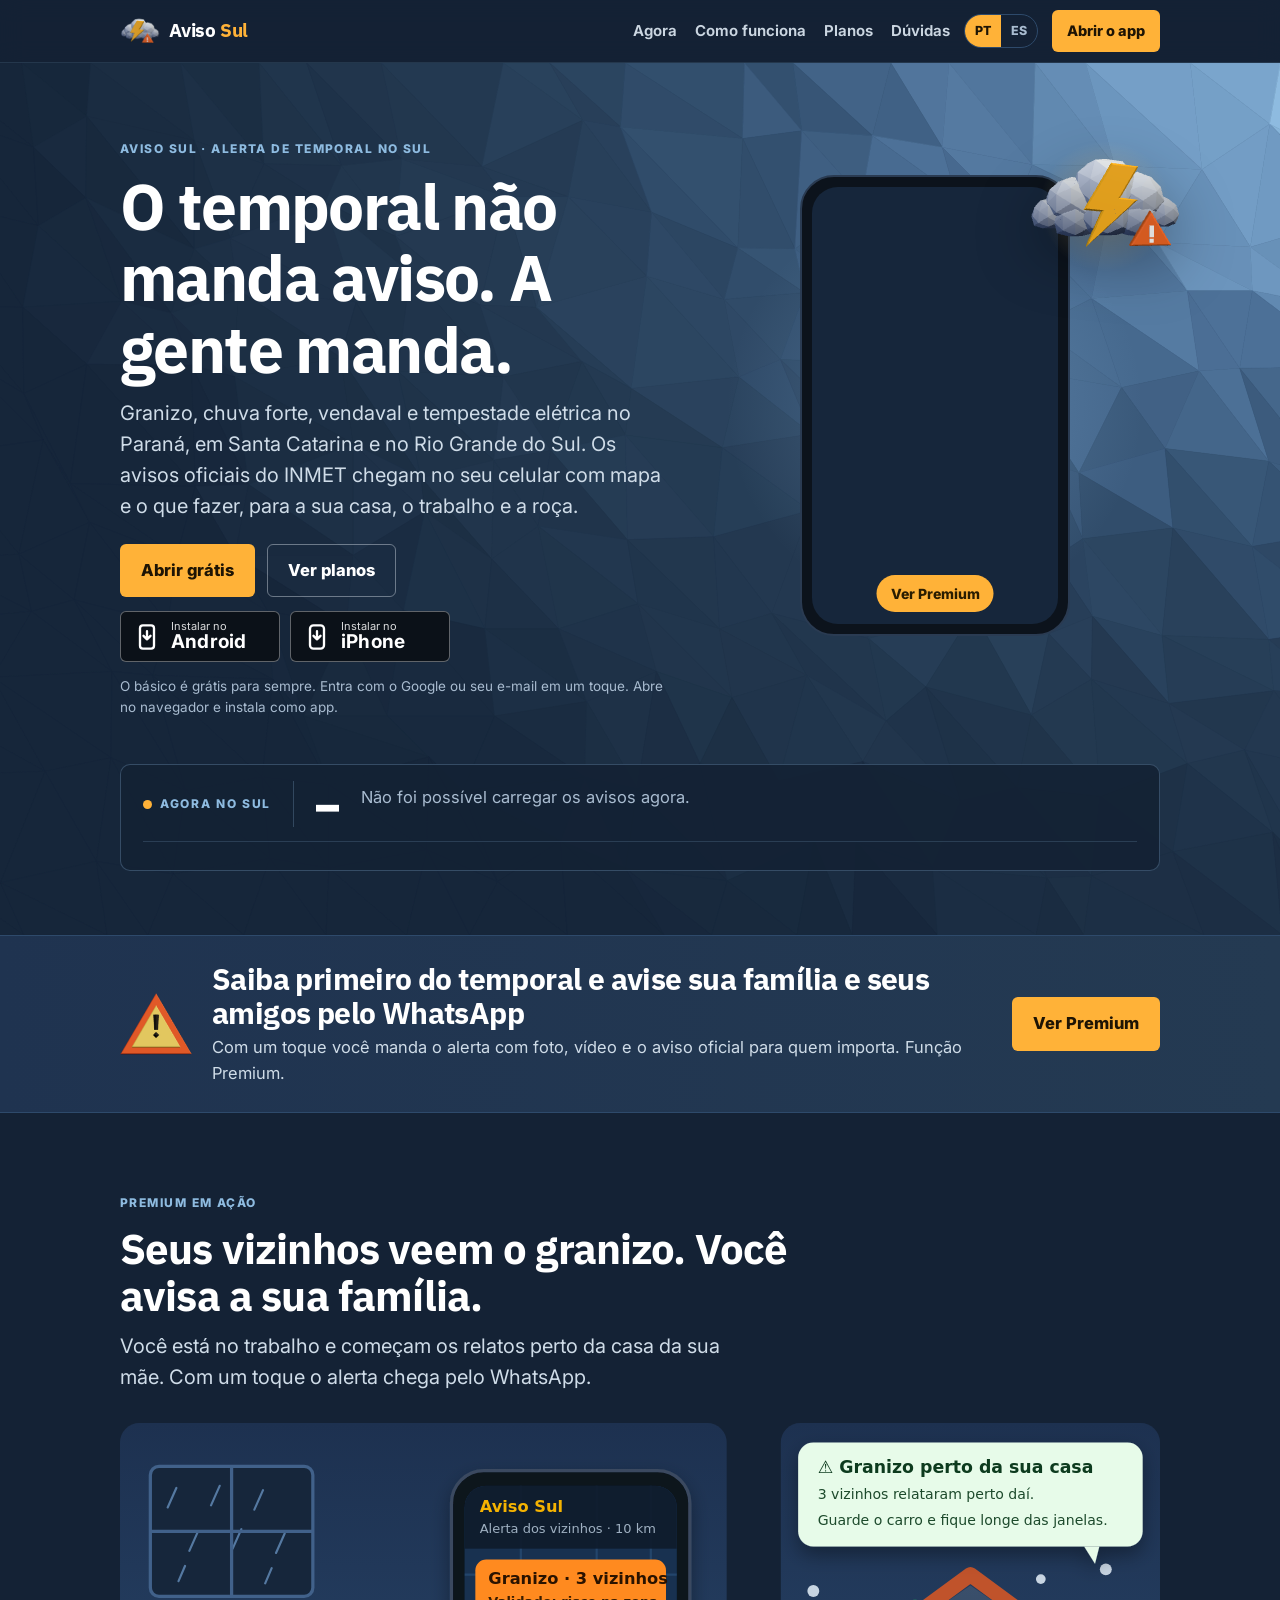
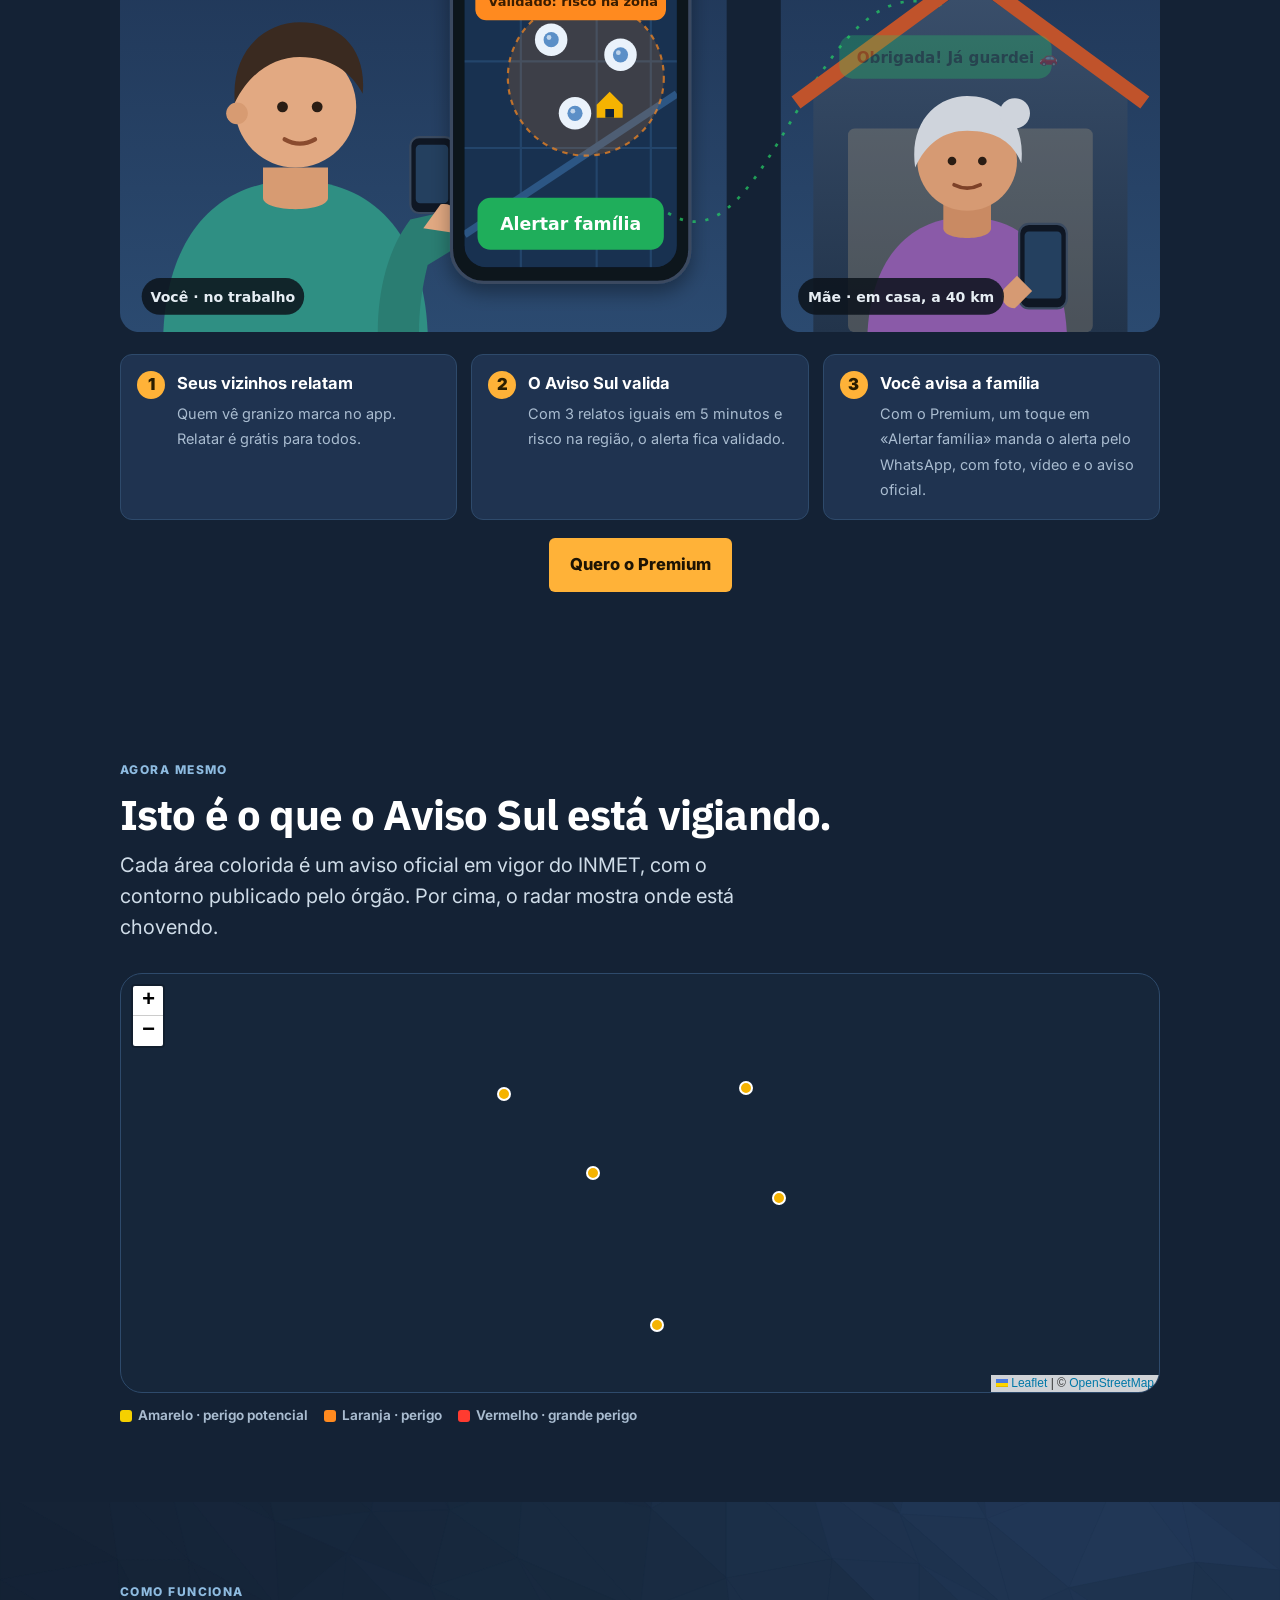
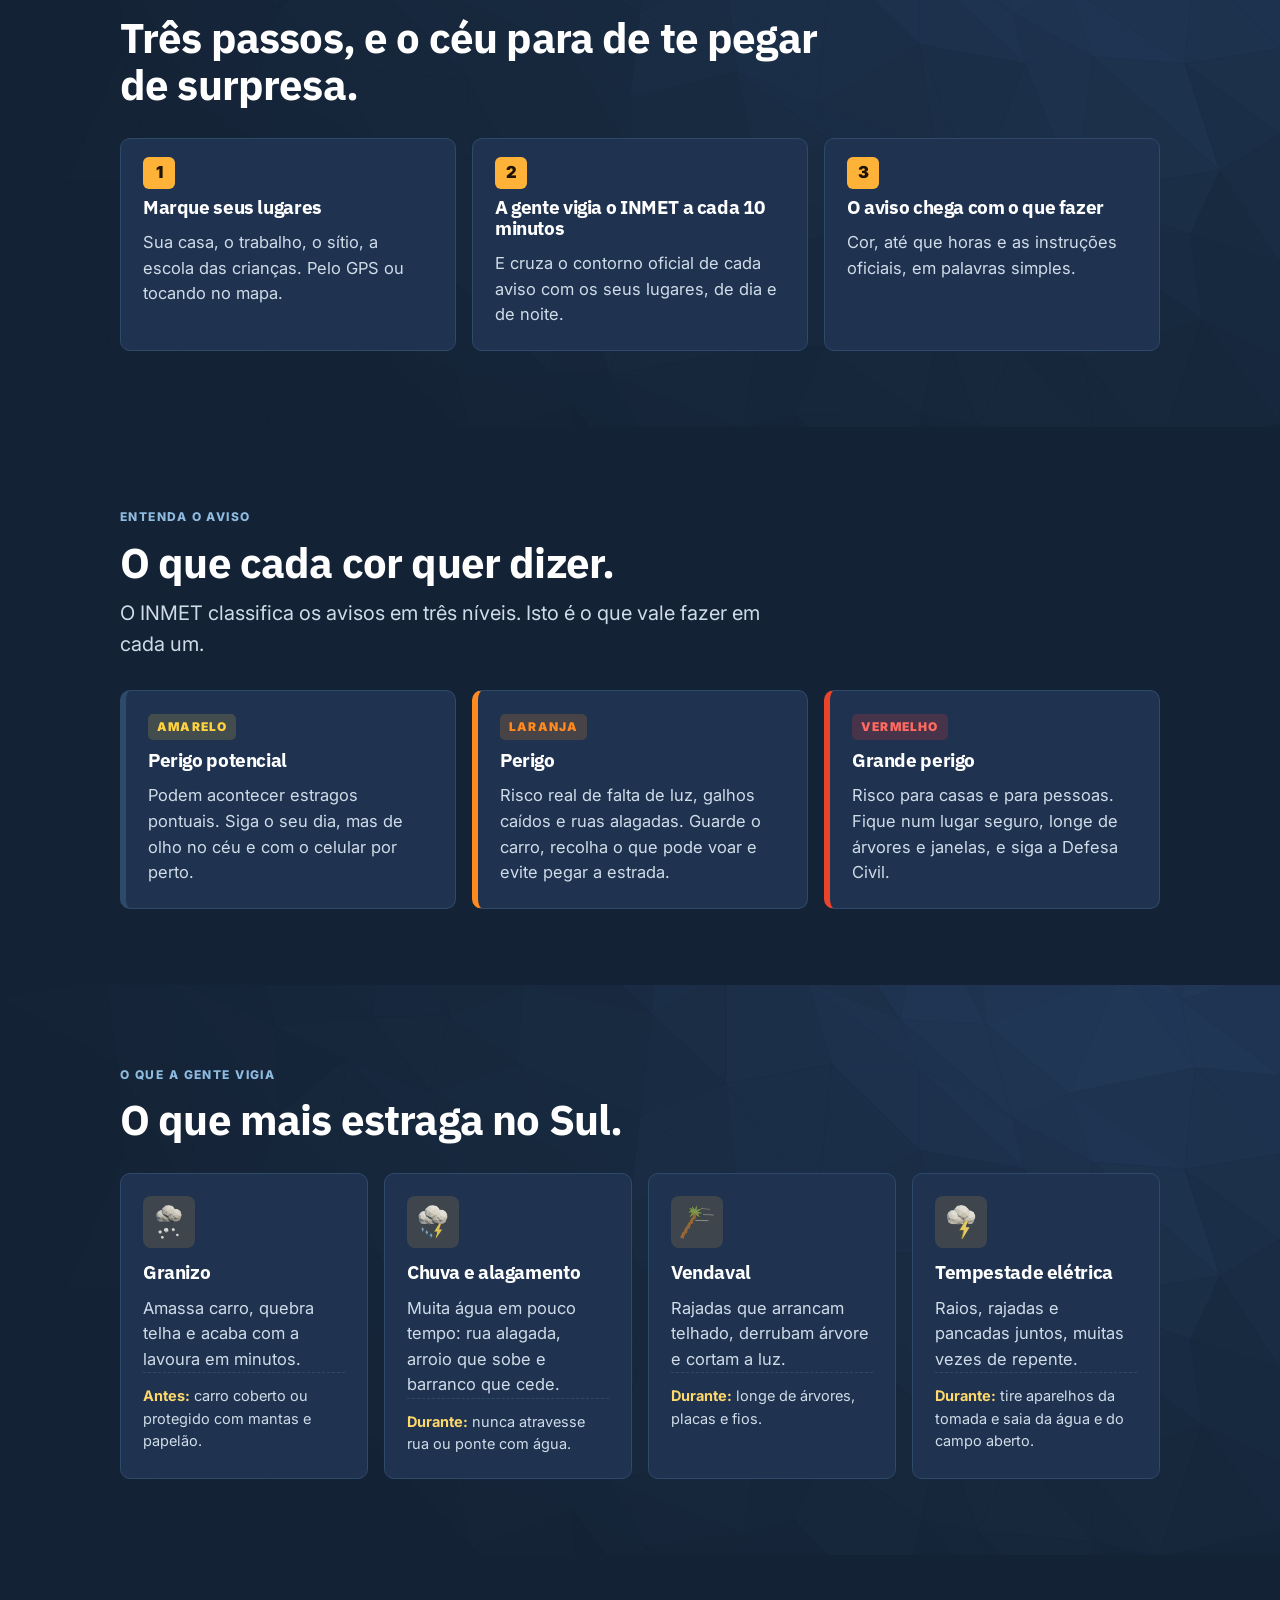
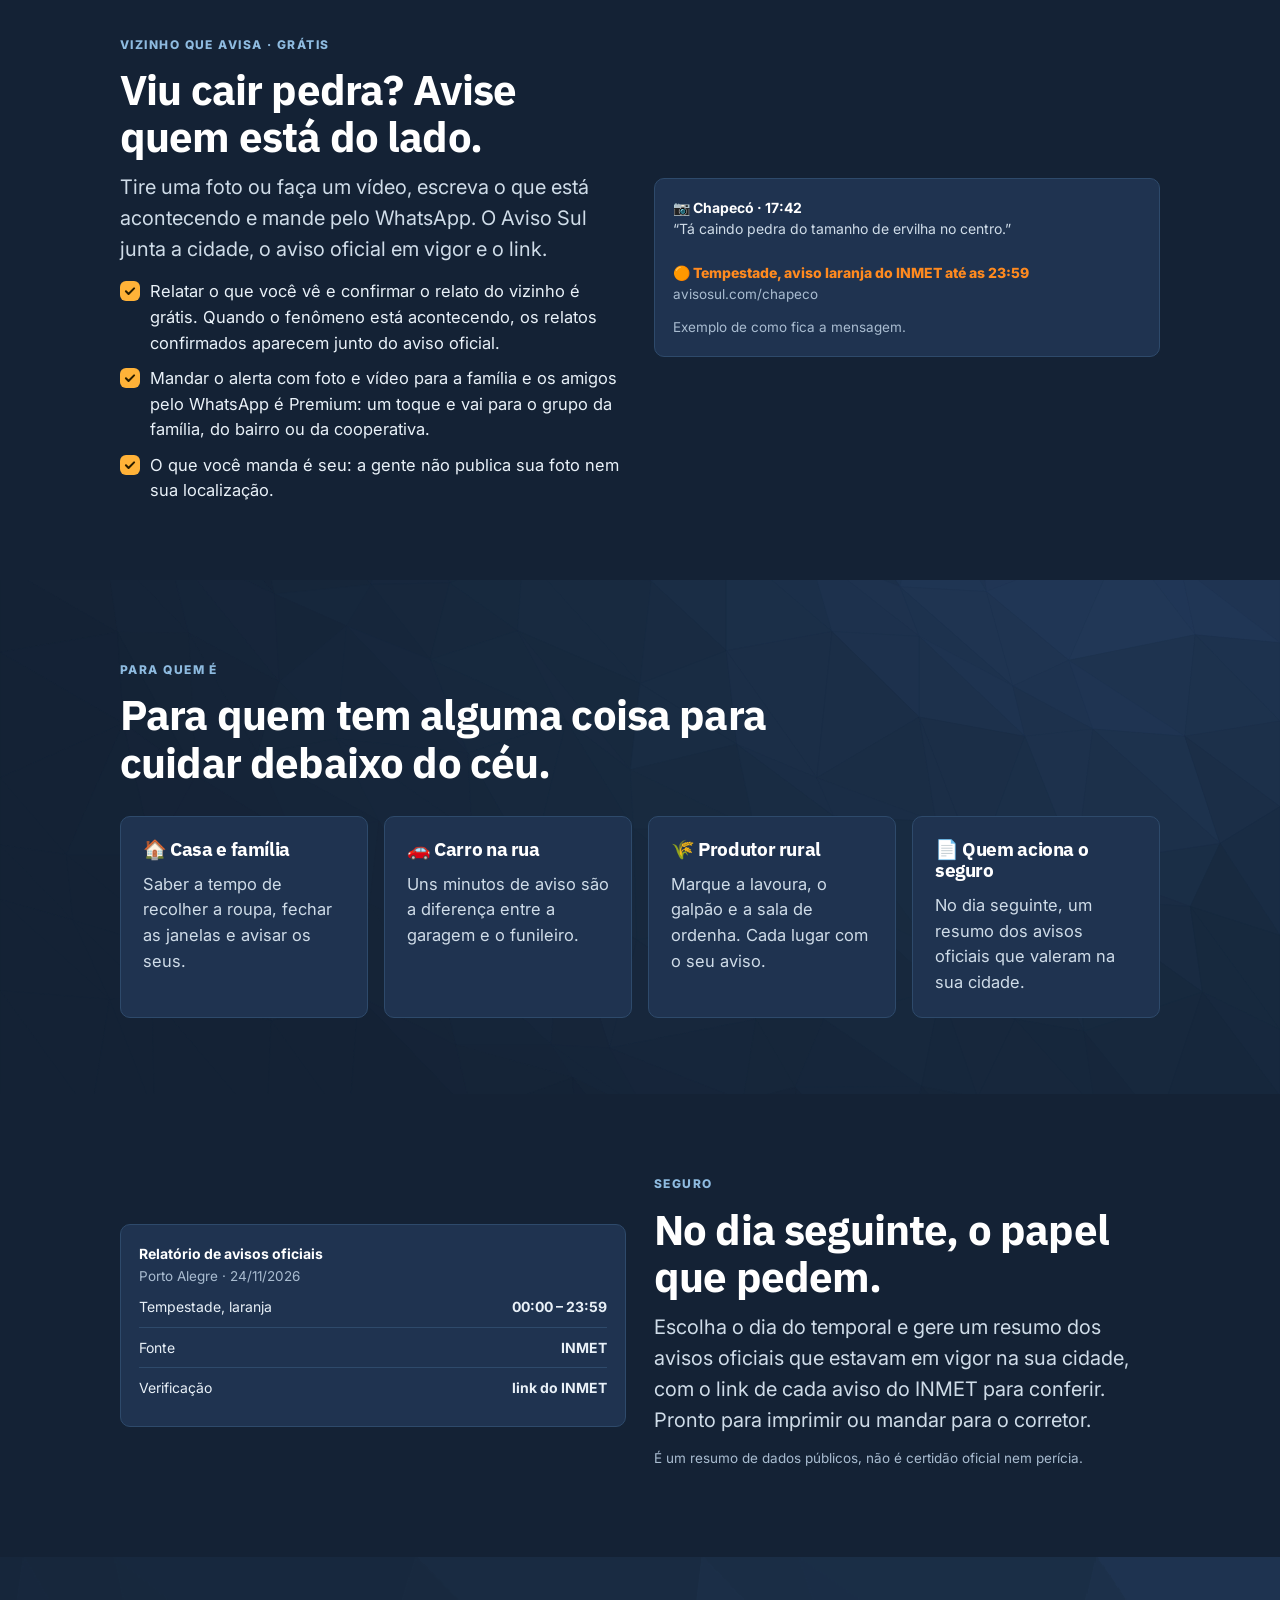
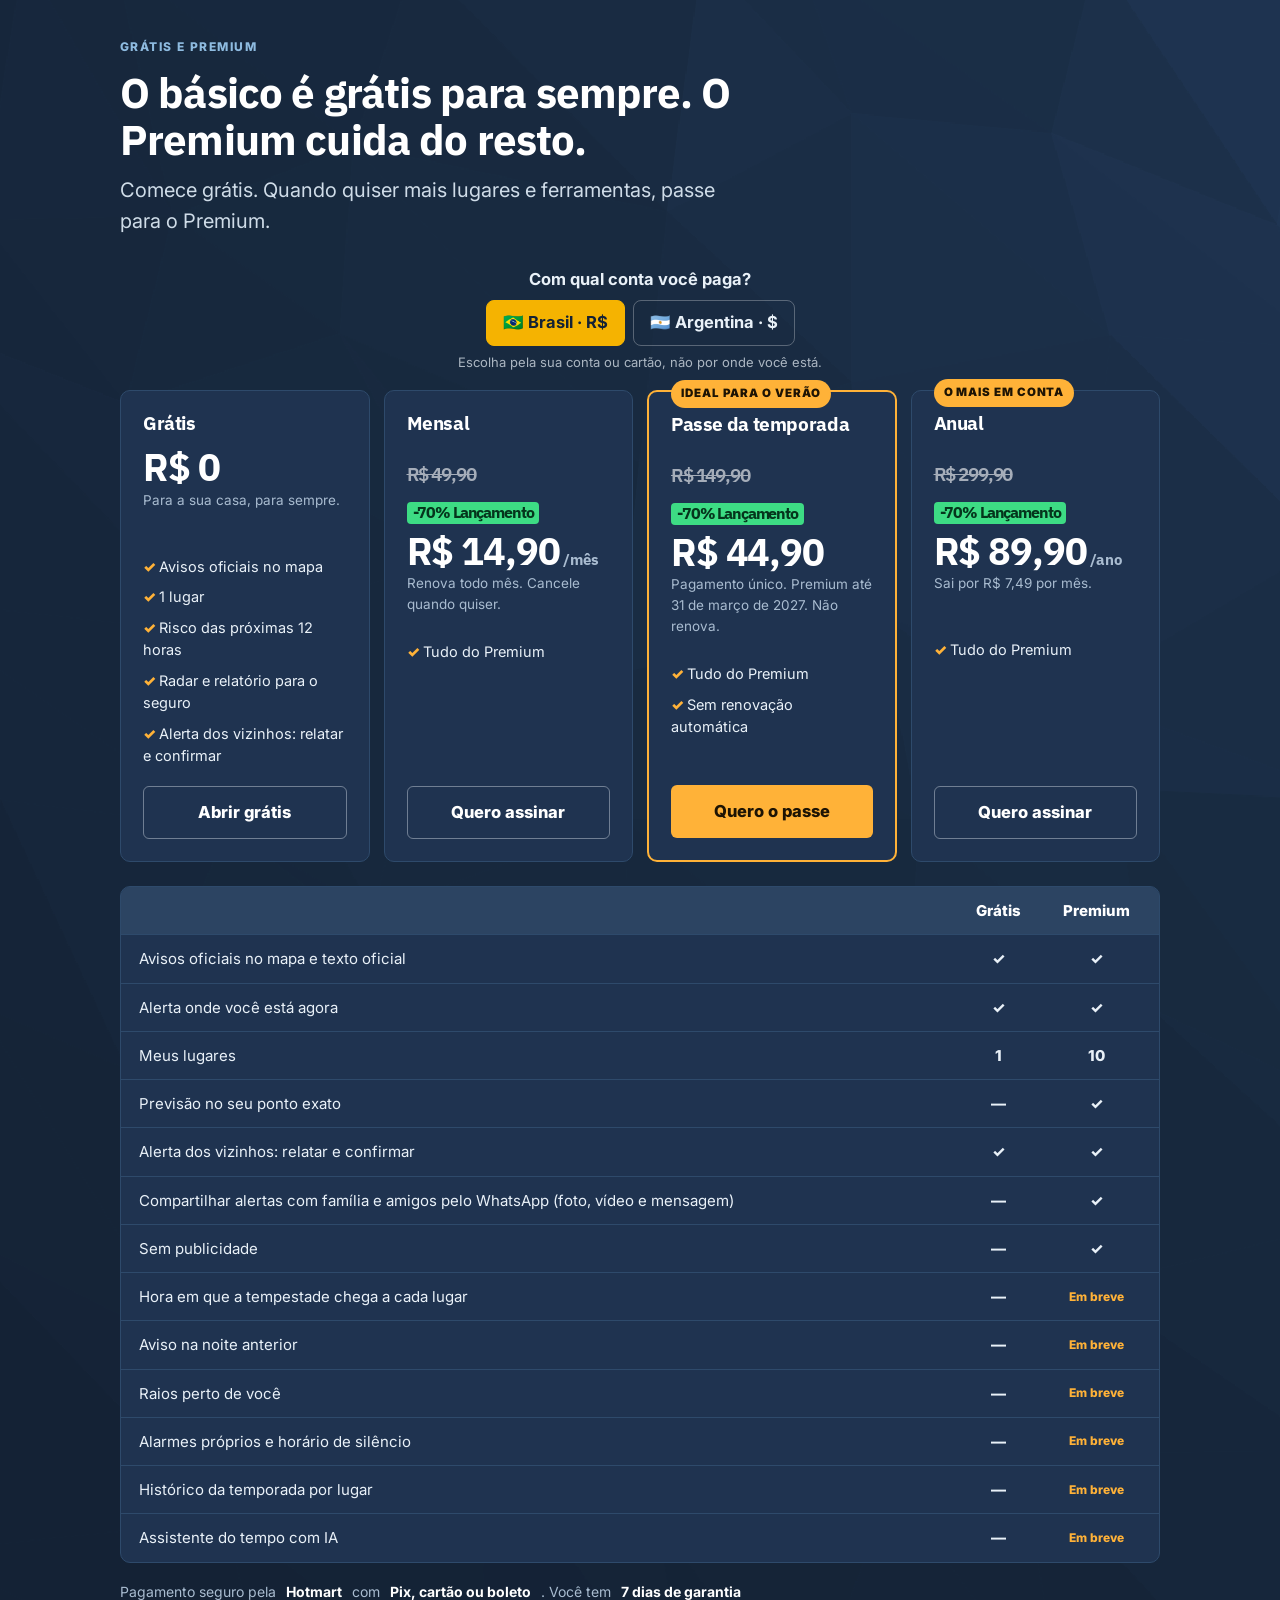
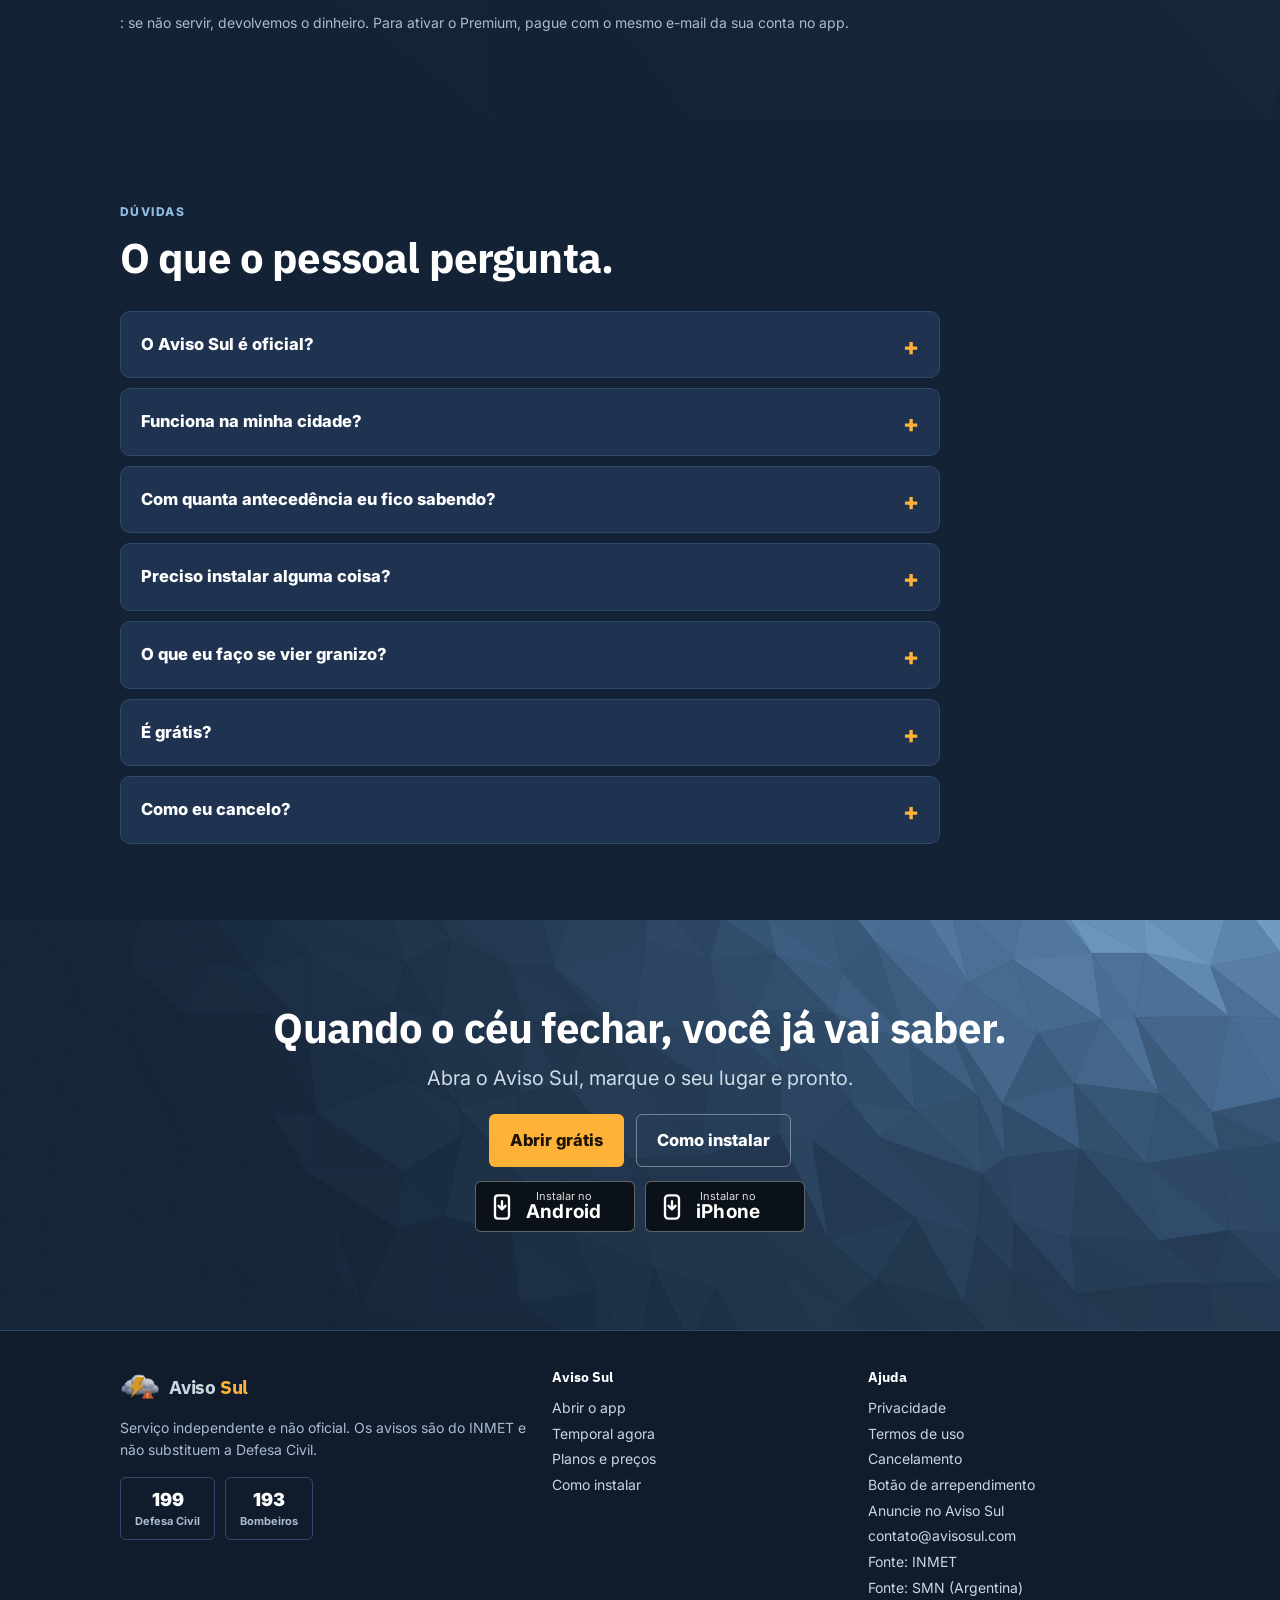
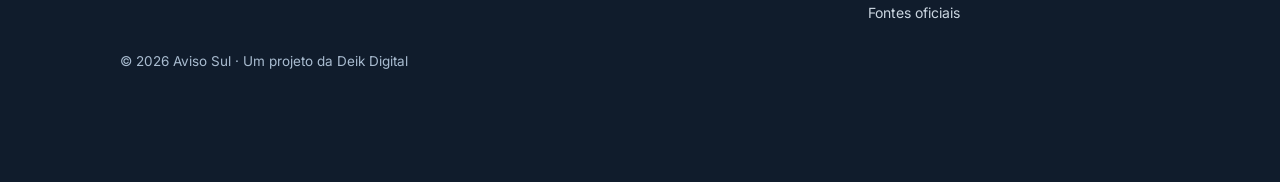
==== commit 63d49d97: "Portada: granizo redondo en la ilustración (reportes y piedras cayendo) Co-Authored-By: Claude Opus " ====
--- a/index.html
+++ b/index.html
@@ -139,11 +139,11 @@
           <g transform="translate(452 258)"><path d="M-12 2 0-10 12 2v12h-24z" fill="#f5b301"/><rect x="-4" y="6" width="8" height="8" fill="#13243a"/></g>
           <!-- reportes de granizo -->
           <g class="pin"><animate attributeName="opacity" dur="10s" repeatCount="indefinite" values="0;0;1;1;0" keyTimes="0;0.04;0.07;0.96;1"/>
-            <g transform="translate(398 200)"><circle r="15" fill="#eaf2fb"/><path d="M0-8 6 0 0 8-6 0z" fill="#5b8fc7"/></g></g>
+            <g transform="translate(398 200)"><circle r="15" fill="#eaf2fb"/><circle r="7" fill="#5b8fc7"/><circle cx="-2" cy="-2" r="2.2" fill="#eaf2fb" opacity=".7"/></g></g>
           <g class="pin"><animate attributeName="opacity" dur="10s" repeatCount="indefinite" values="0;0;1;1;0" keyTimes="0;0.12;0.15;0.96;1"/>
-            <g transform="translate(462 214)"><circle r="15" fill="#eaf2fb"/><path d="M0-8 6 0 0 8-6 0z" fill="#5b8fc7"/></g></g>
+            <g transform="translate(462 214)"><circle r="15" fill="#eaf2fb"/><circle r="7" fill="#5b8fc7"/><circle cx="-2" cy="-2" r="2.2" fill="#eaf2fb" opacity=".7"/></g></g>
           <g class="pin"><animate attributeName="opacity" dur="10s" repeatCount="indefinite" values="0;0;1;1;0" keyTimes="0;0.2;0.23;0.96;1"/>
-            <g transform="translate(420 268)"><circle r="15" fill="#eaf2fb"/><path d="M0-8 6 0 0 8-6 0z" fill="#5b8fc7"/></g></g>
+            <g transform="translate(420 268)"><circle r="15" fill="#eaf2fb"/><circle r="7" fill="#5b8fc7"/><circle cx="-2" cy="-2" r="2.2" fill="#eaf2fb" opacity=".7"/></g></g>
           <!-- barra de arriba -->
           <rect x="318" y="58" width="196" height="58" fill="#0f1c2c" opacity=".92"/>
           <text x="332" y="82" class="it it-b">Aviso Sul</text>
@@ -179,8 +179,8 @@
         <path d="M624 258 785 140 946 258" fill="none" stroke="#c0532b" stroke-width="14" stroke-linejoin="round"/>
         <rect x="672" y="282" width="226" height="188" rx="6" fill="#ffd89a" opacity=".18"/>
         <!-- granizo afuera -->
-        <g fill="#dbe6f1" opacity=".9"><path d="M660 40l5 7-5 7-5-7zM720 70l5 7-5 7-5-7zM880 50l5 7-5 7-5-7zM910 100l5 7-5 7-5-7zM640 120l5 7-5 7-5-7zM850 110l4 6-4 6-4-6z">
-          <animateTransform attributeName="transform" type="translate" values="0 -20;0 40" dur="1.6s" repeatCount="indefinite"/></path></g>
+        <g fill="#dbe6f1" opacity=".9"><animateTransform attributeName="transform" type="translate" values="0 -20;0 40" dur="1.6s" repeatCount="indefinite"/>
+          <circle cx="660" cy="47" r="5.5"/><circle cx="720" cy="77" r="5.5"/><circle cx="880" cy="57" r="5.5"/><circle cx="910" cy="107" r="5.5"/><circle cx="640" cy="127" r="5.5"/><circle cx="850" cy="116" r="4.5"/></g>
         <!-- persona 2: mamá -->
         <g class="p2">
           <path d="M690 470c4-70 40-106 92-106s88 36 92 106z" fill="#8a5aa8"/>
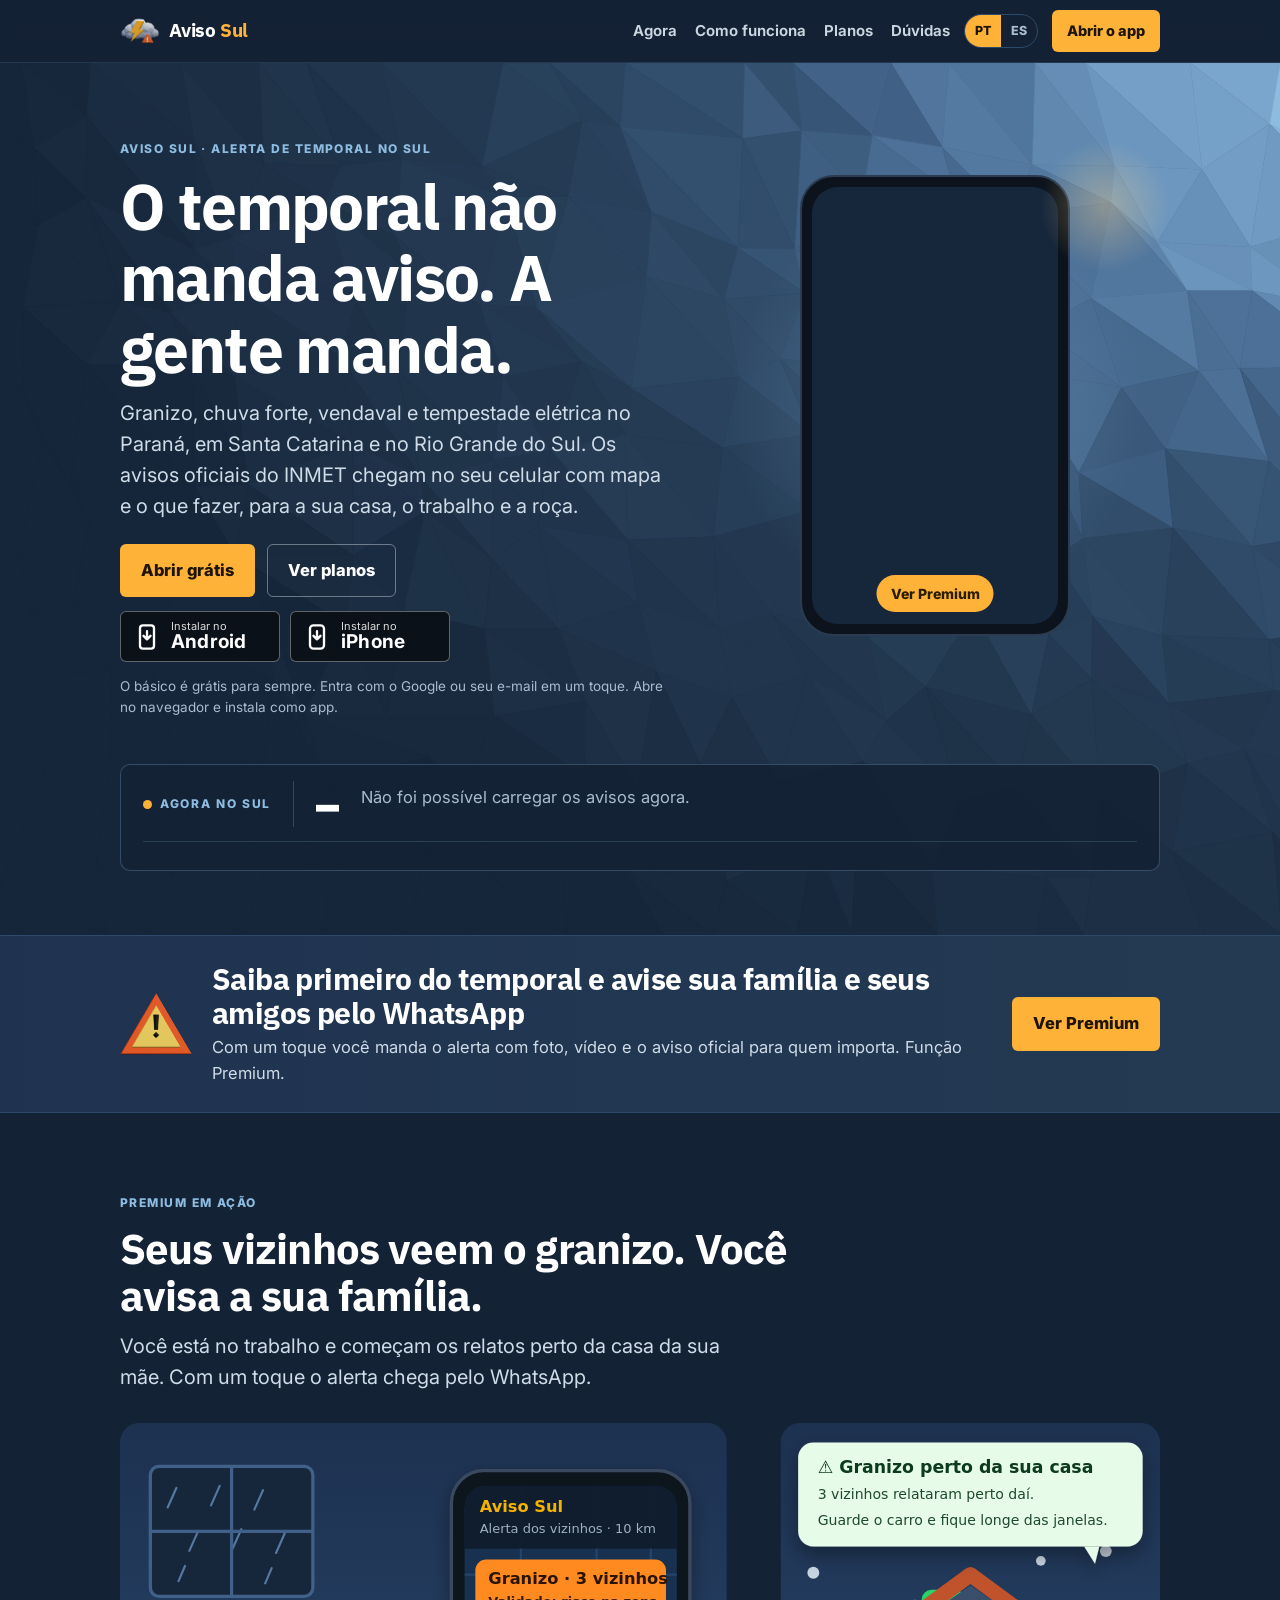
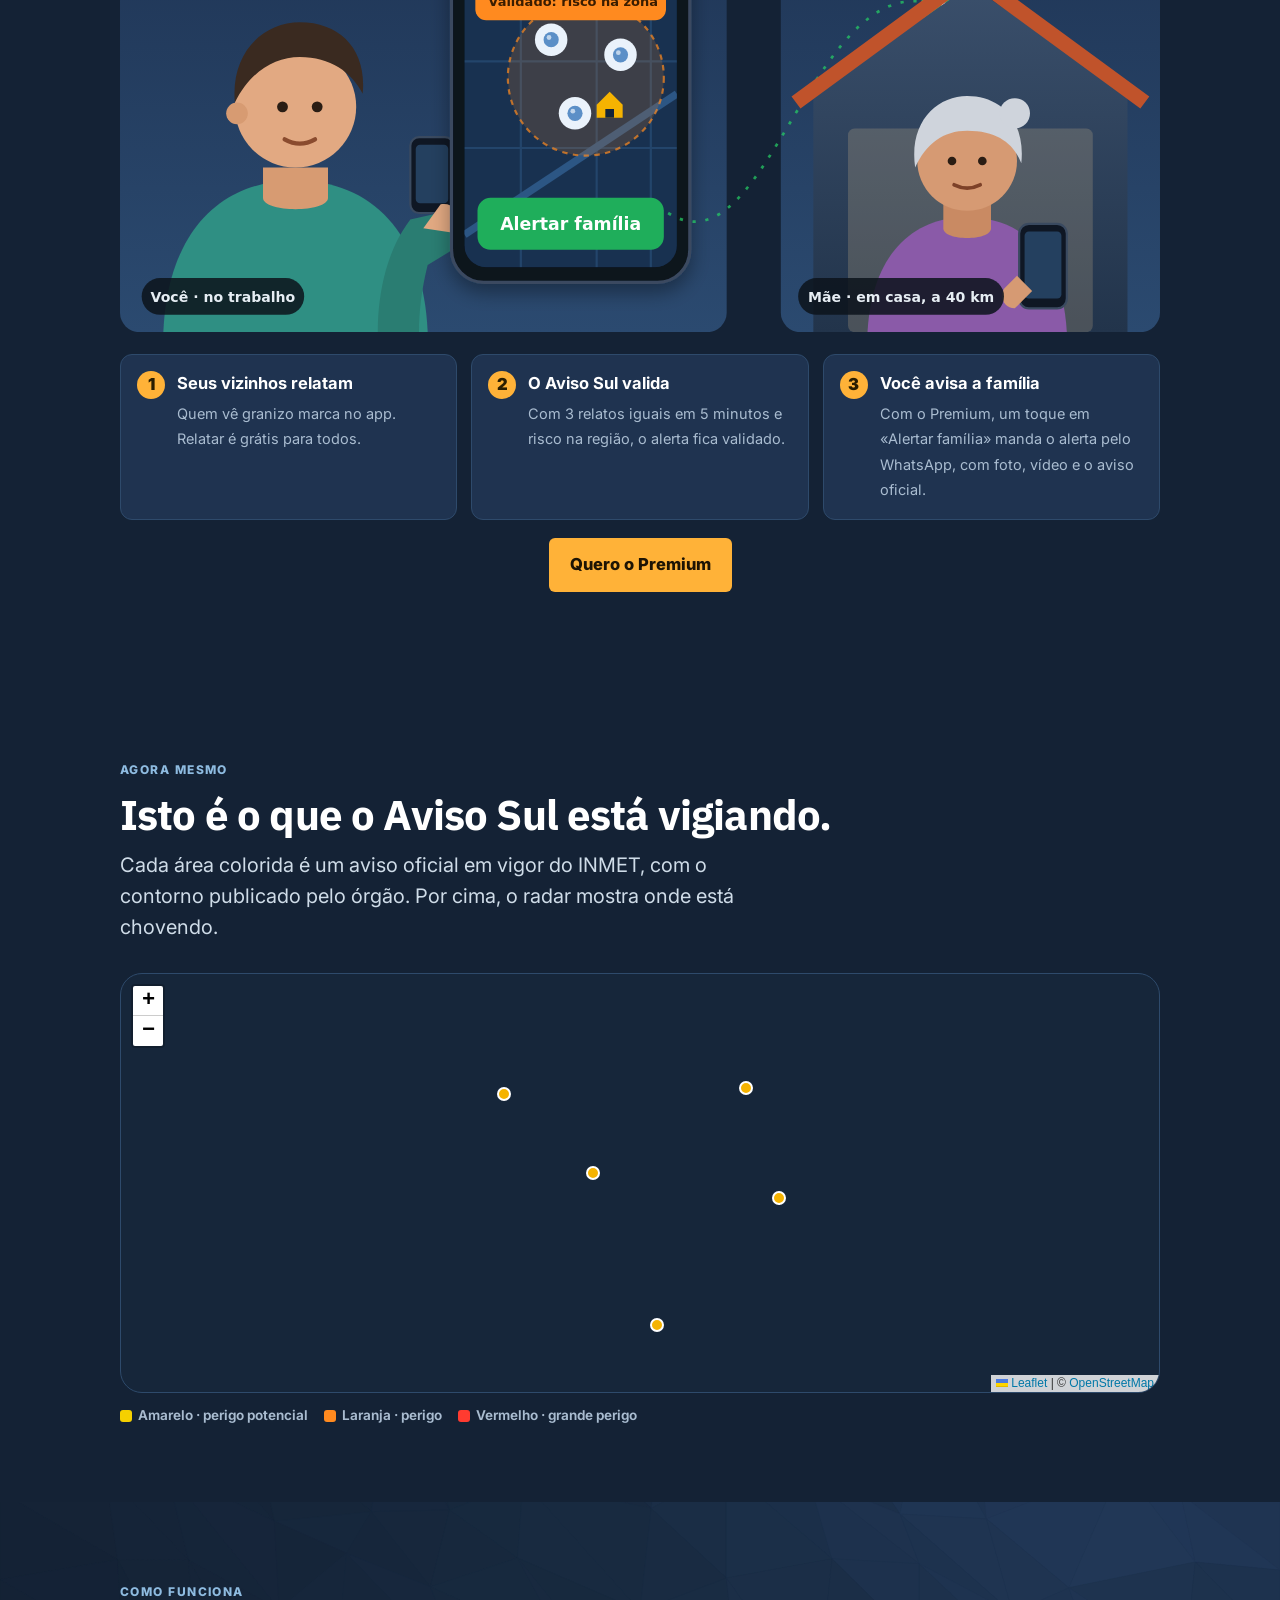
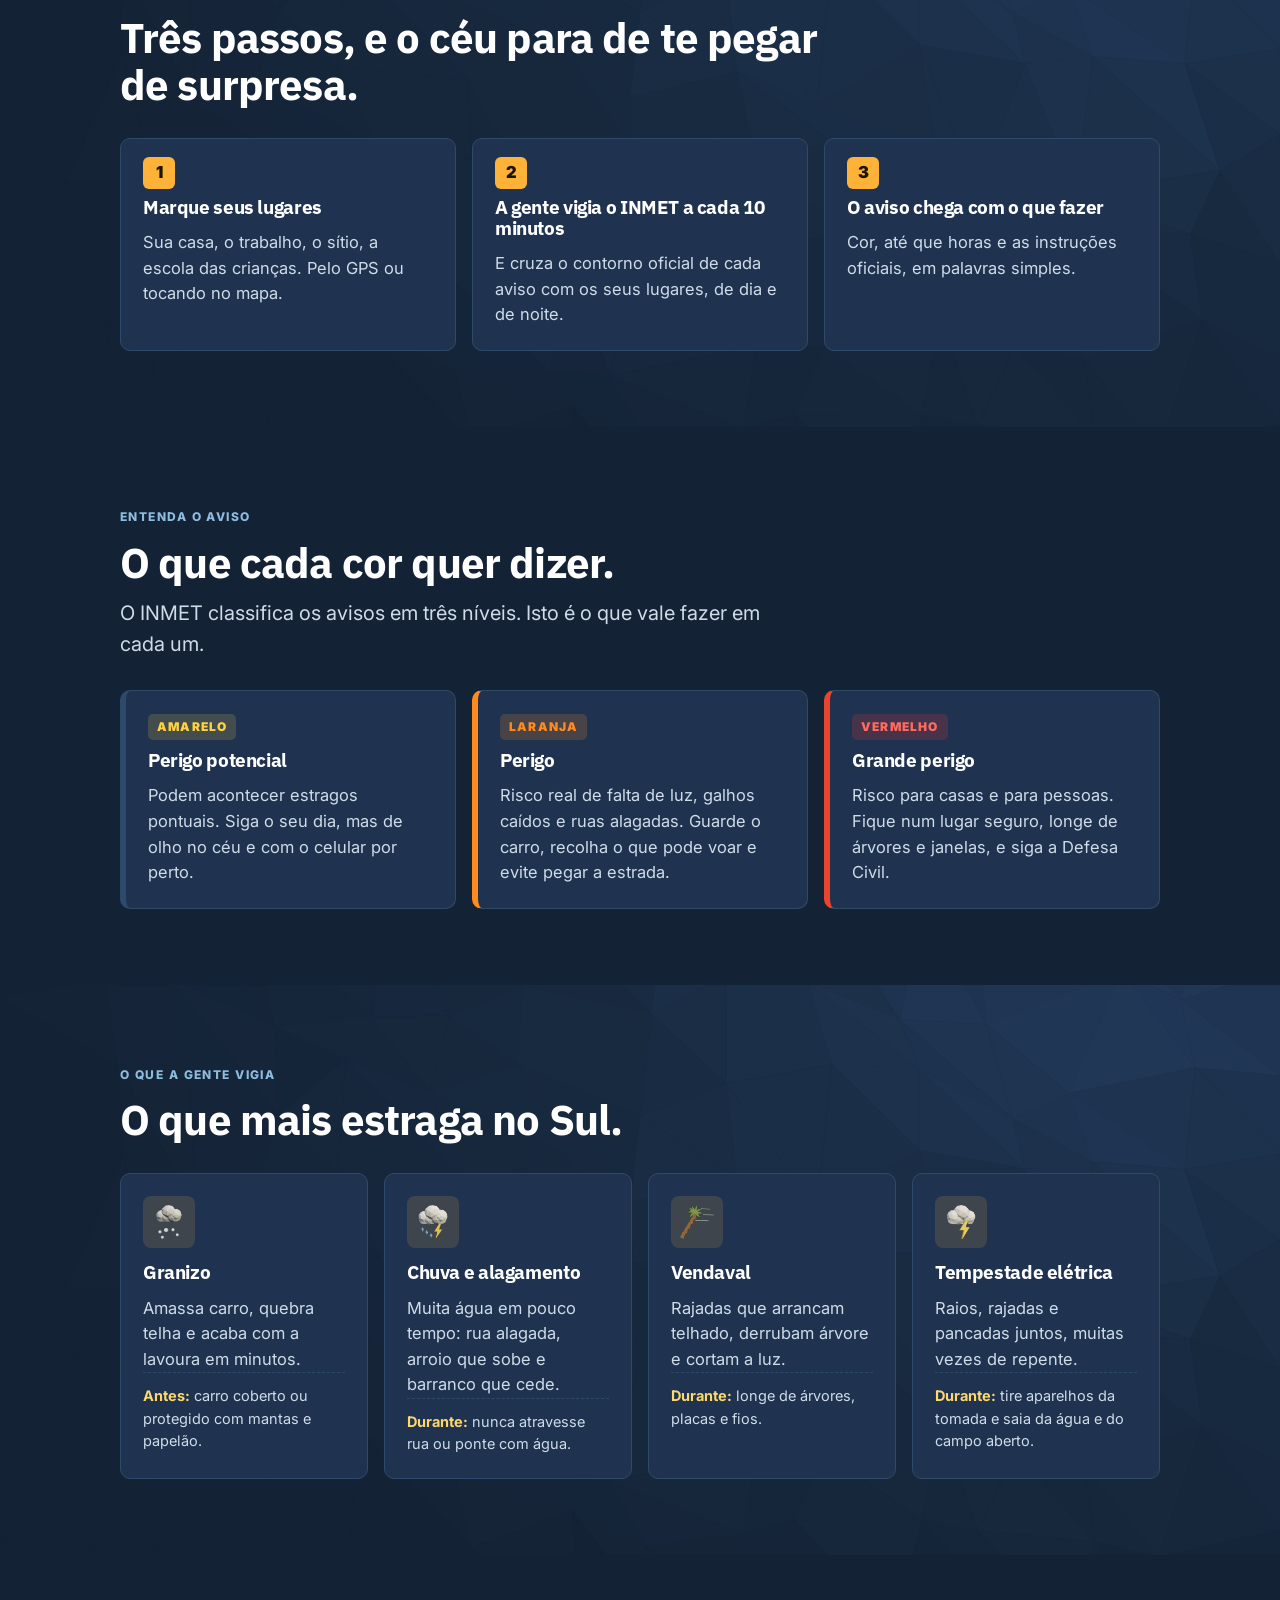
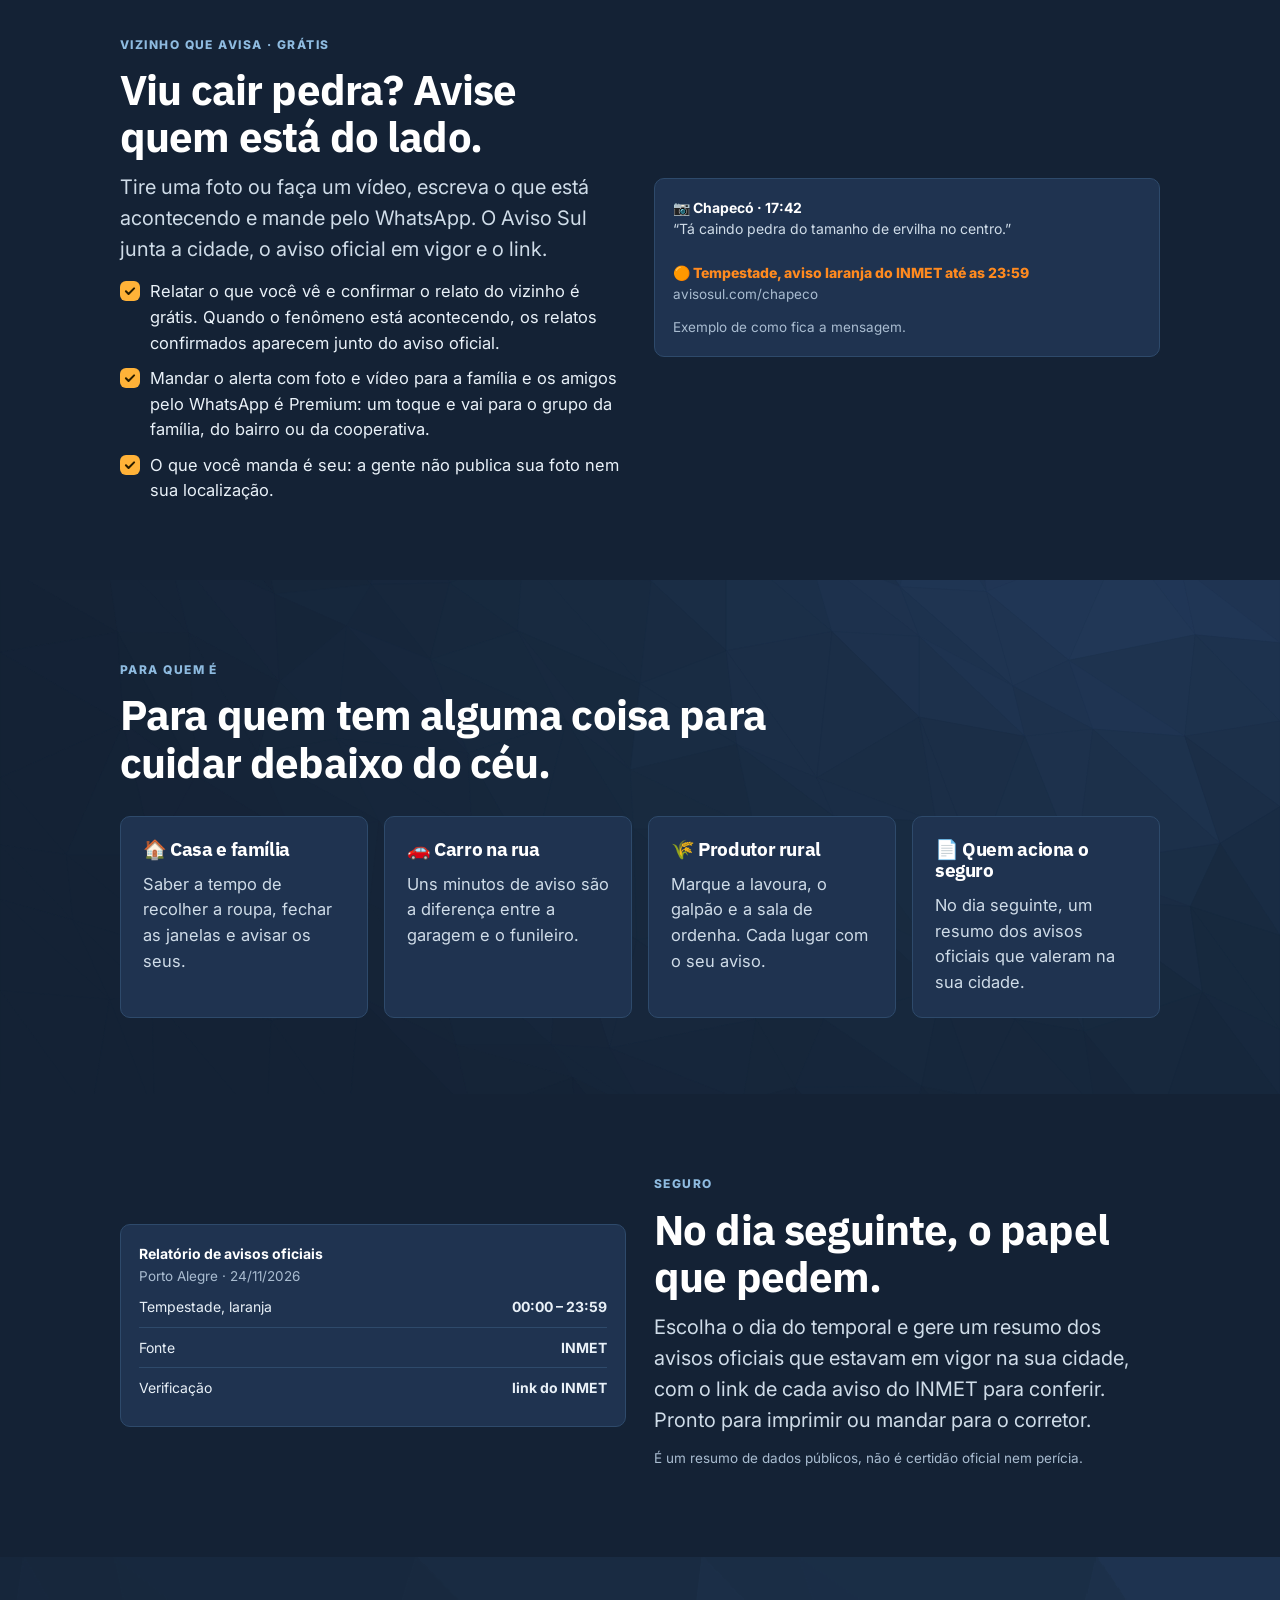
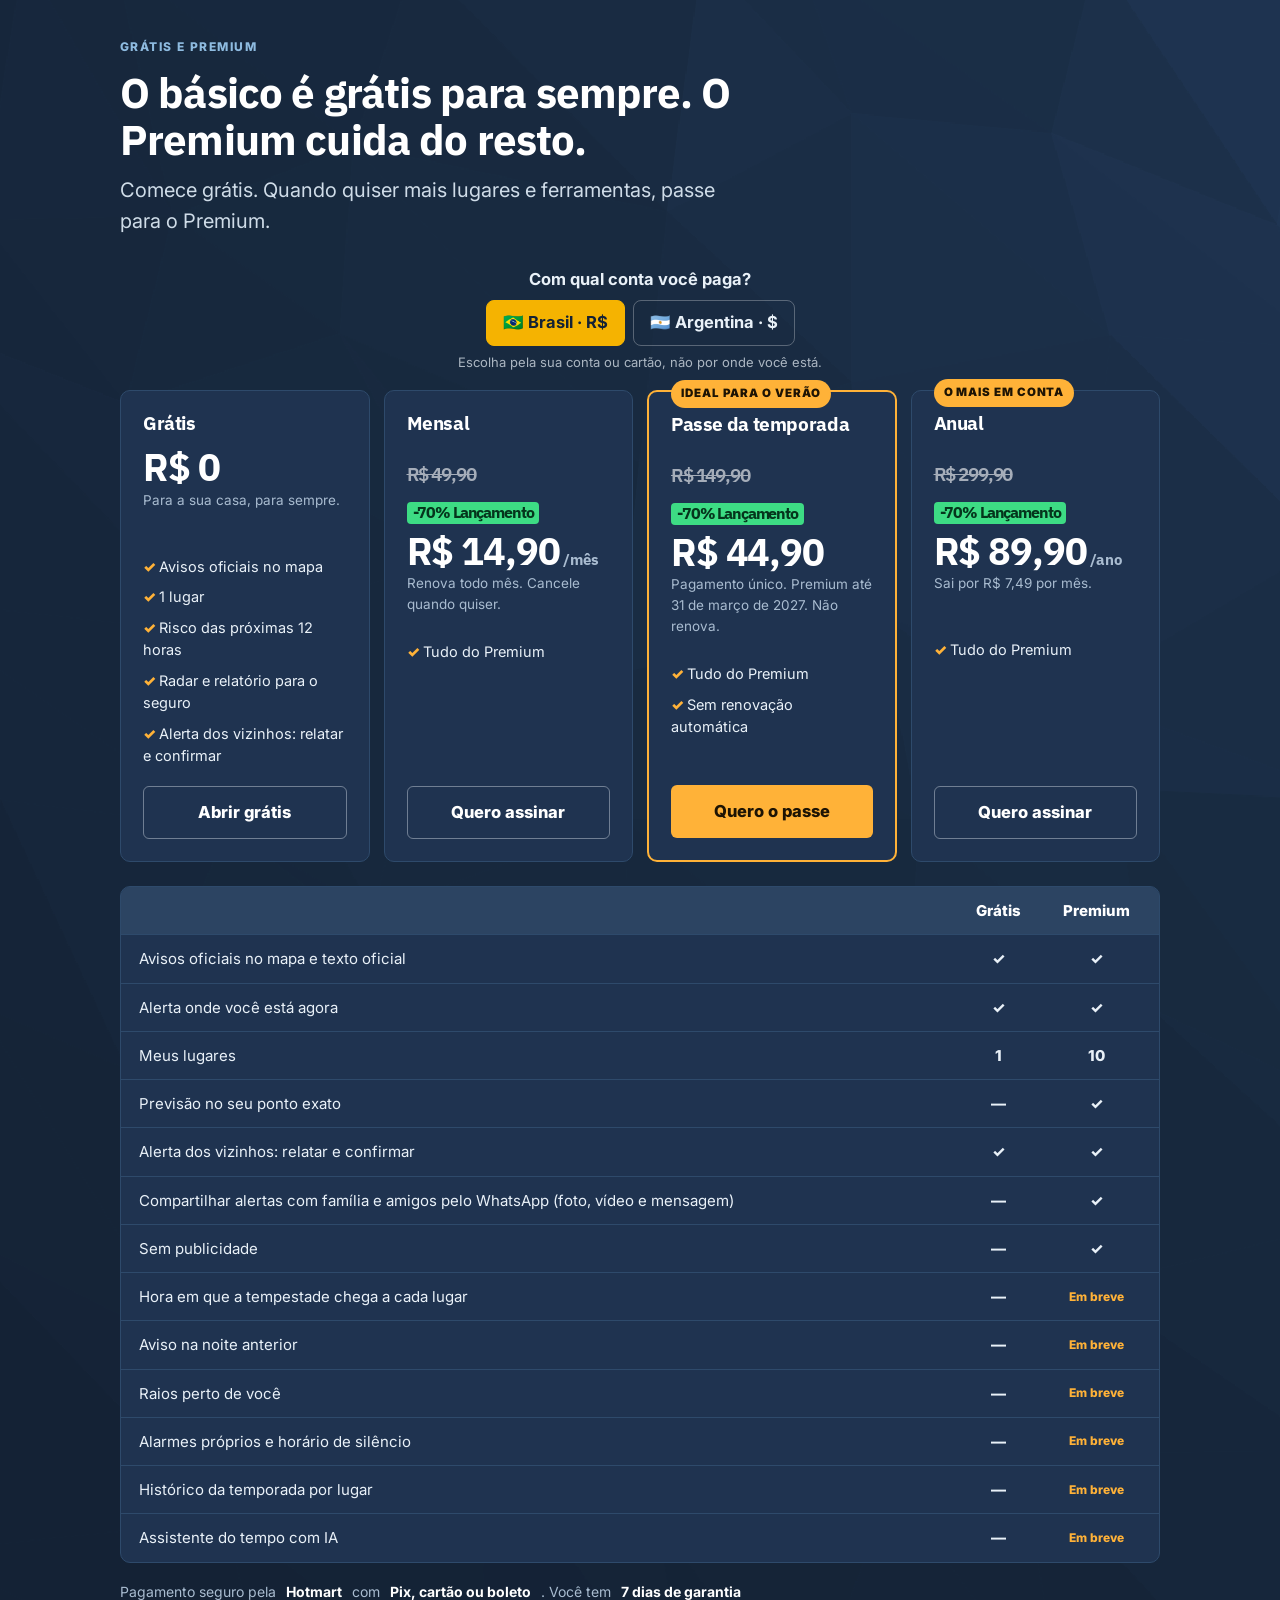
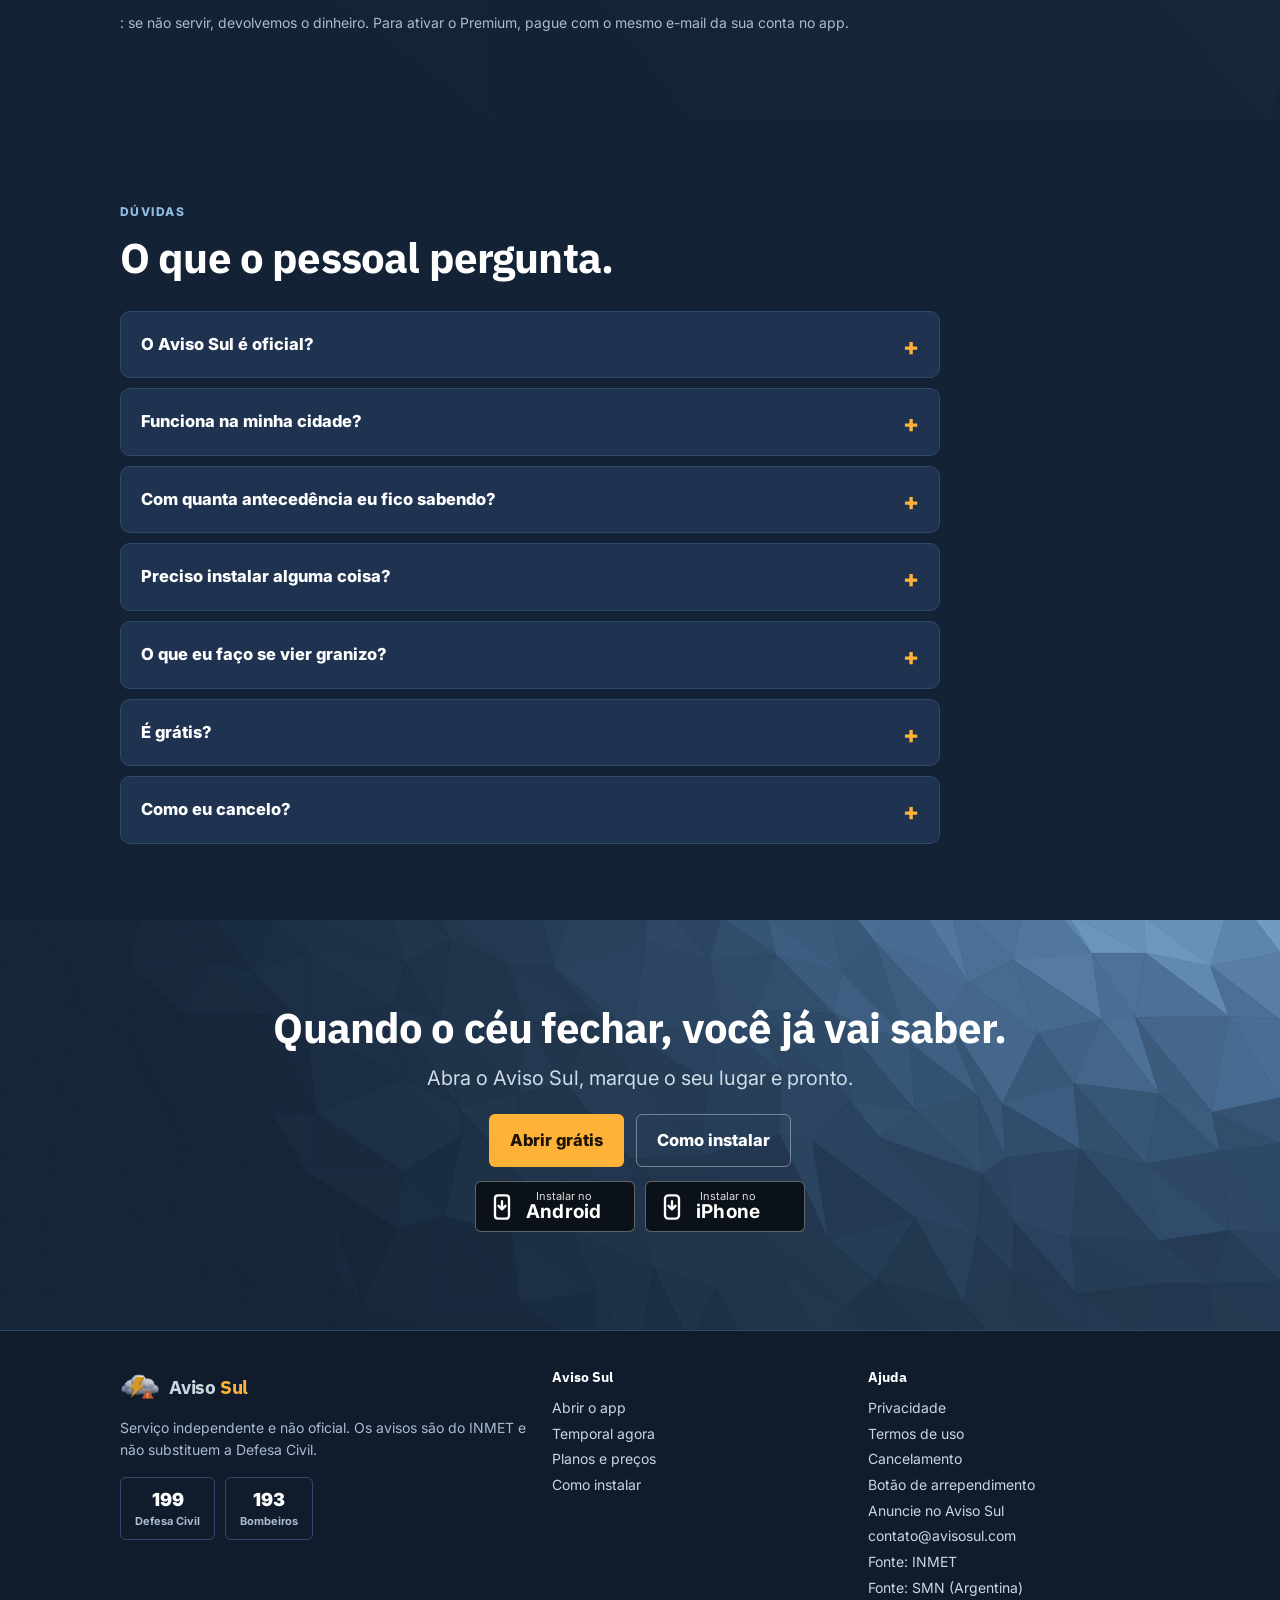
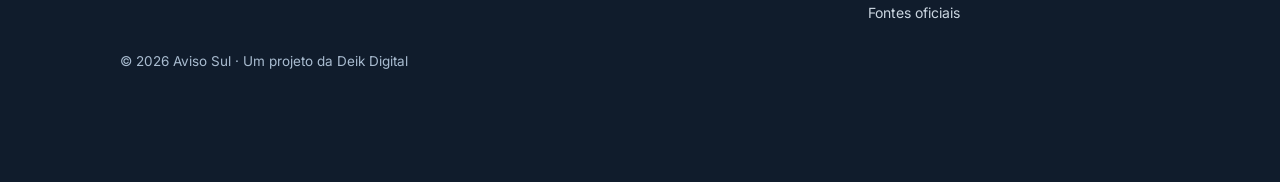
==== commit 24cadc05: "Ícono de granizo con piedras redondas Co-Authored-By: Claude Opus 5.5 <noreply@anthropic.com> Claude" ====
--- a/index.html
+++ b/index.html
@@ -16,7 +16,7 @@
 <link rel="preconnect" href="https://fonts.googleapis.com"><link rel="stylesheet" href="https://fonts.googleapis.com/css2?family=IBM+Plex+Sans:wght@600;700&family=Inter:wght@400;600;700&family=Poppins:wght@800&display=swap"><link rel="icon" href="/favicon.ico" sizes="32x32"><link rel="icon" href="/icon-192.png" type="image/png"><link rel="stylesheet" href="/assets/site.css?v=30">
 </head>
 <body data-tit-es="Aviso Sul · Alerta de temporal, granizo y viento en el Sur de Brasil" data-tit-ar="Alerta Sur · Alertas de granizo y tormenta en Córdoba">
-<svg class="svg-hide" aria-hidden="true"><symbol id="i-riesgo" viewBox="0 0 64 64"><image href="/assets/ic/alerta.png" x="0" y="0" width="64" height="64"/></symbol><symbol id="i-granizo" viewBox="0 0 64 64"><image href="/assets/ic/granizo.png" x="0" y="0" width="64" height="64"/></symbol><symbol id="i-chuva" viewBox="0 0 64 64"><image href="/assets/ic/chuva-raio.png" x="0" y="0" width="64" height="64"/></symbol><symbol id="i-vendaval" viewBox="0 0 64 64"><image href="/assets/ic/vendaval.png" x="0" y="0" width="64" height="64"/></symbol><symbol id="i-raios" viewBox="0 0 64 64"><image href="/assets/ic/tempestade.png" x="0" y="0" width="64" height="64"/></symbol></svg>
+<svg class="svg-hide" aria-hidden="true"><symbol id="i-riesgo" viewBox="0 0 64 64"><image href="/assets/ic/alerta.png" x="0" y="0" width="64" height="64"/></symbol><symbol id="i-granizo" viewBox="0 0 64 64"><image href="/assets/ic/granizo.png?v=2" x="0" y="0" width="64" height="64"/></symbol><symbol id="i-chuva" viewBox="0 0 64 64"><image href="/assets/ic/chuva-raio.png" x="0" y="0" width="64" height="64"/></symbol><symbol id="i-vendaval" viewBox="0 0 64 64"><image href="/assets/ic/vendaval.png" x="0" y="0" width="64" height="64"/></symbol><symbol id="i-raios" viewBox="0 0 64 64"><image href="/assets/ic/tempestade.png" x="0" y="0" width="64" height="64"/></symbol></svg>
 
 <header class="top">
   <div class="wrap">
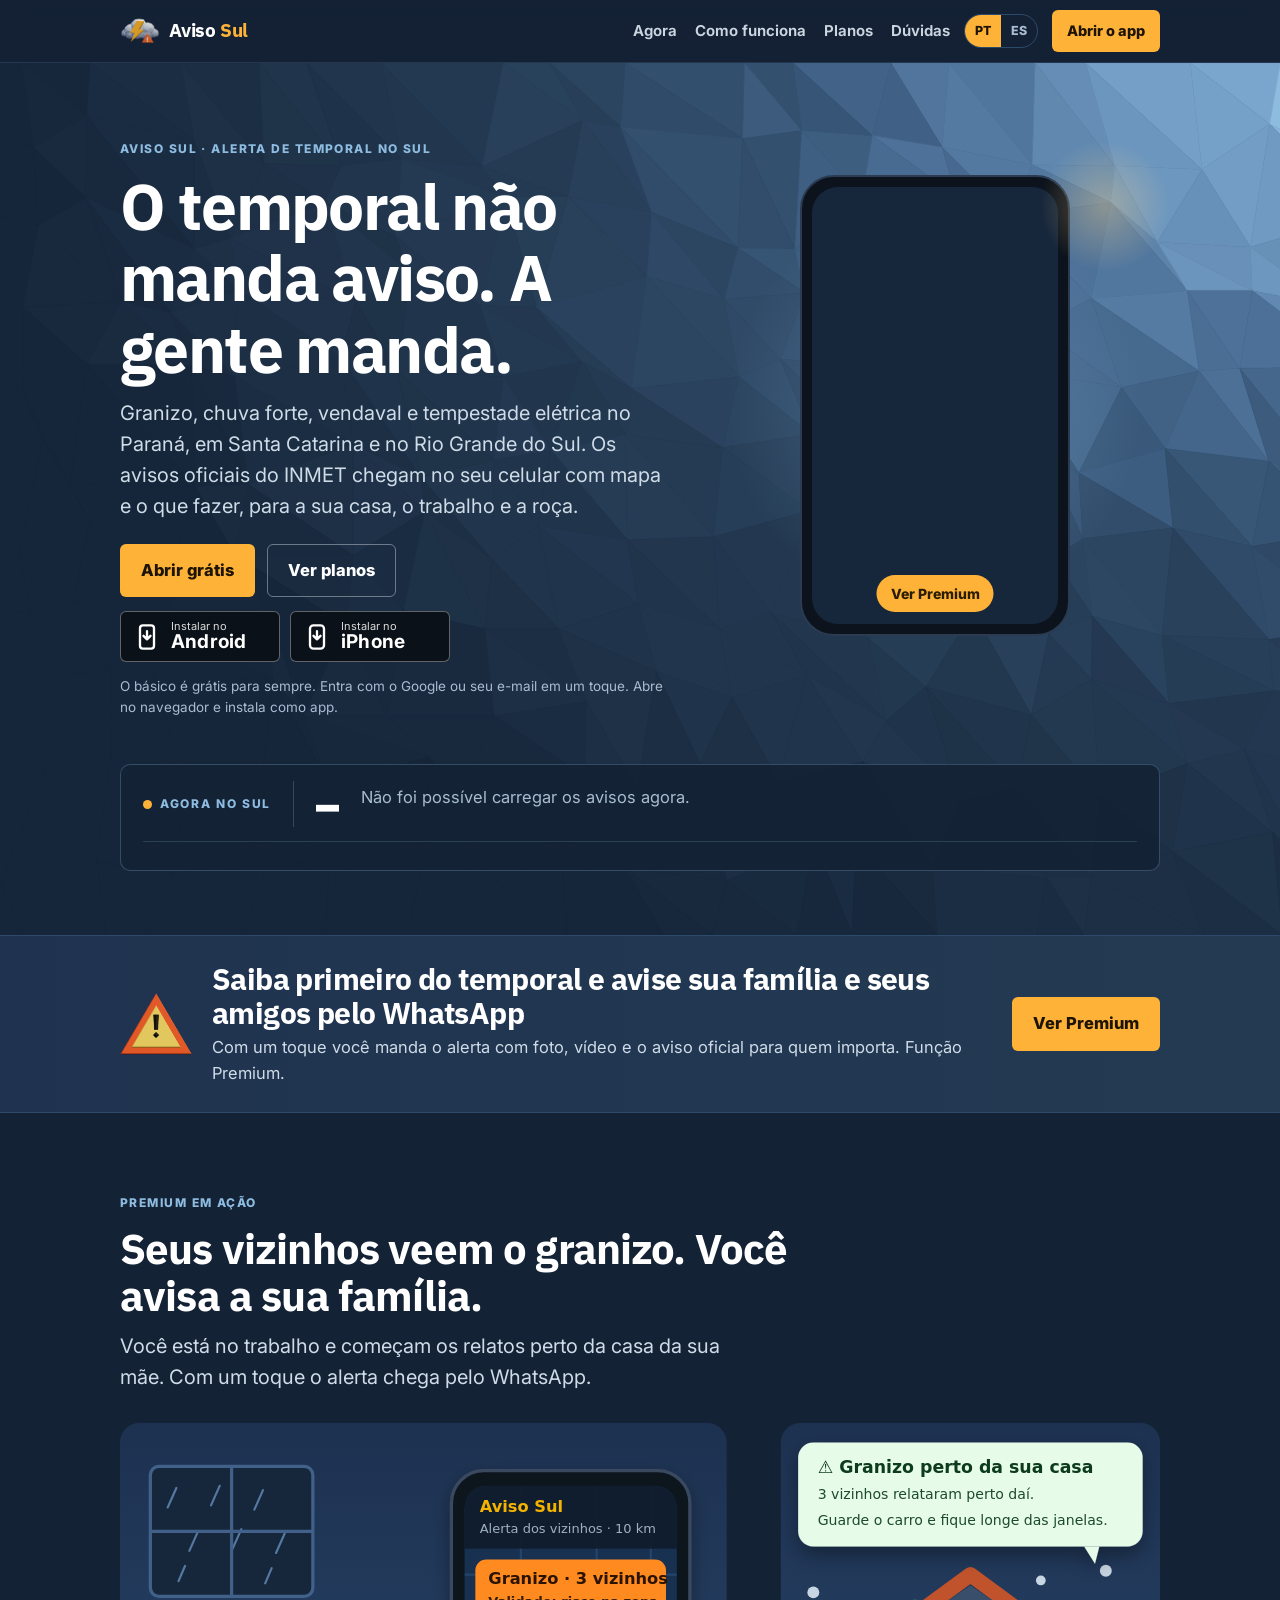
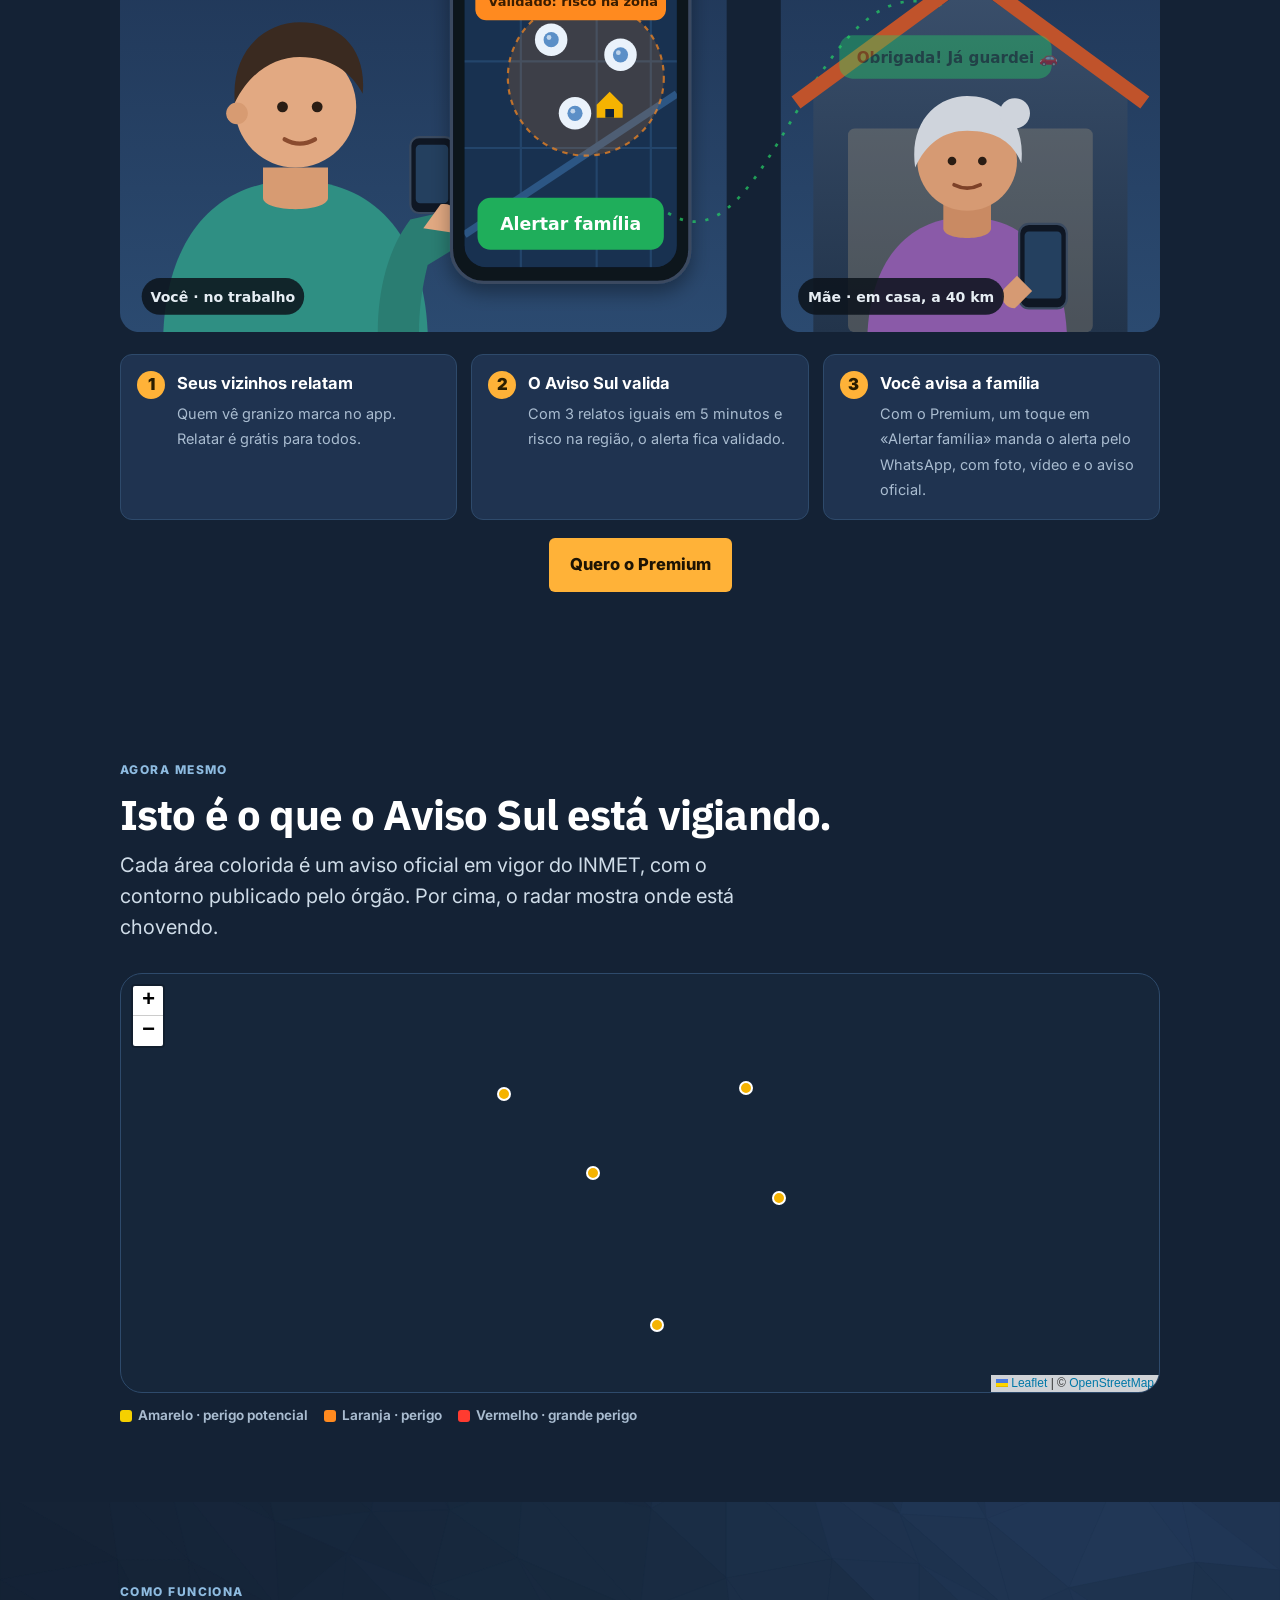
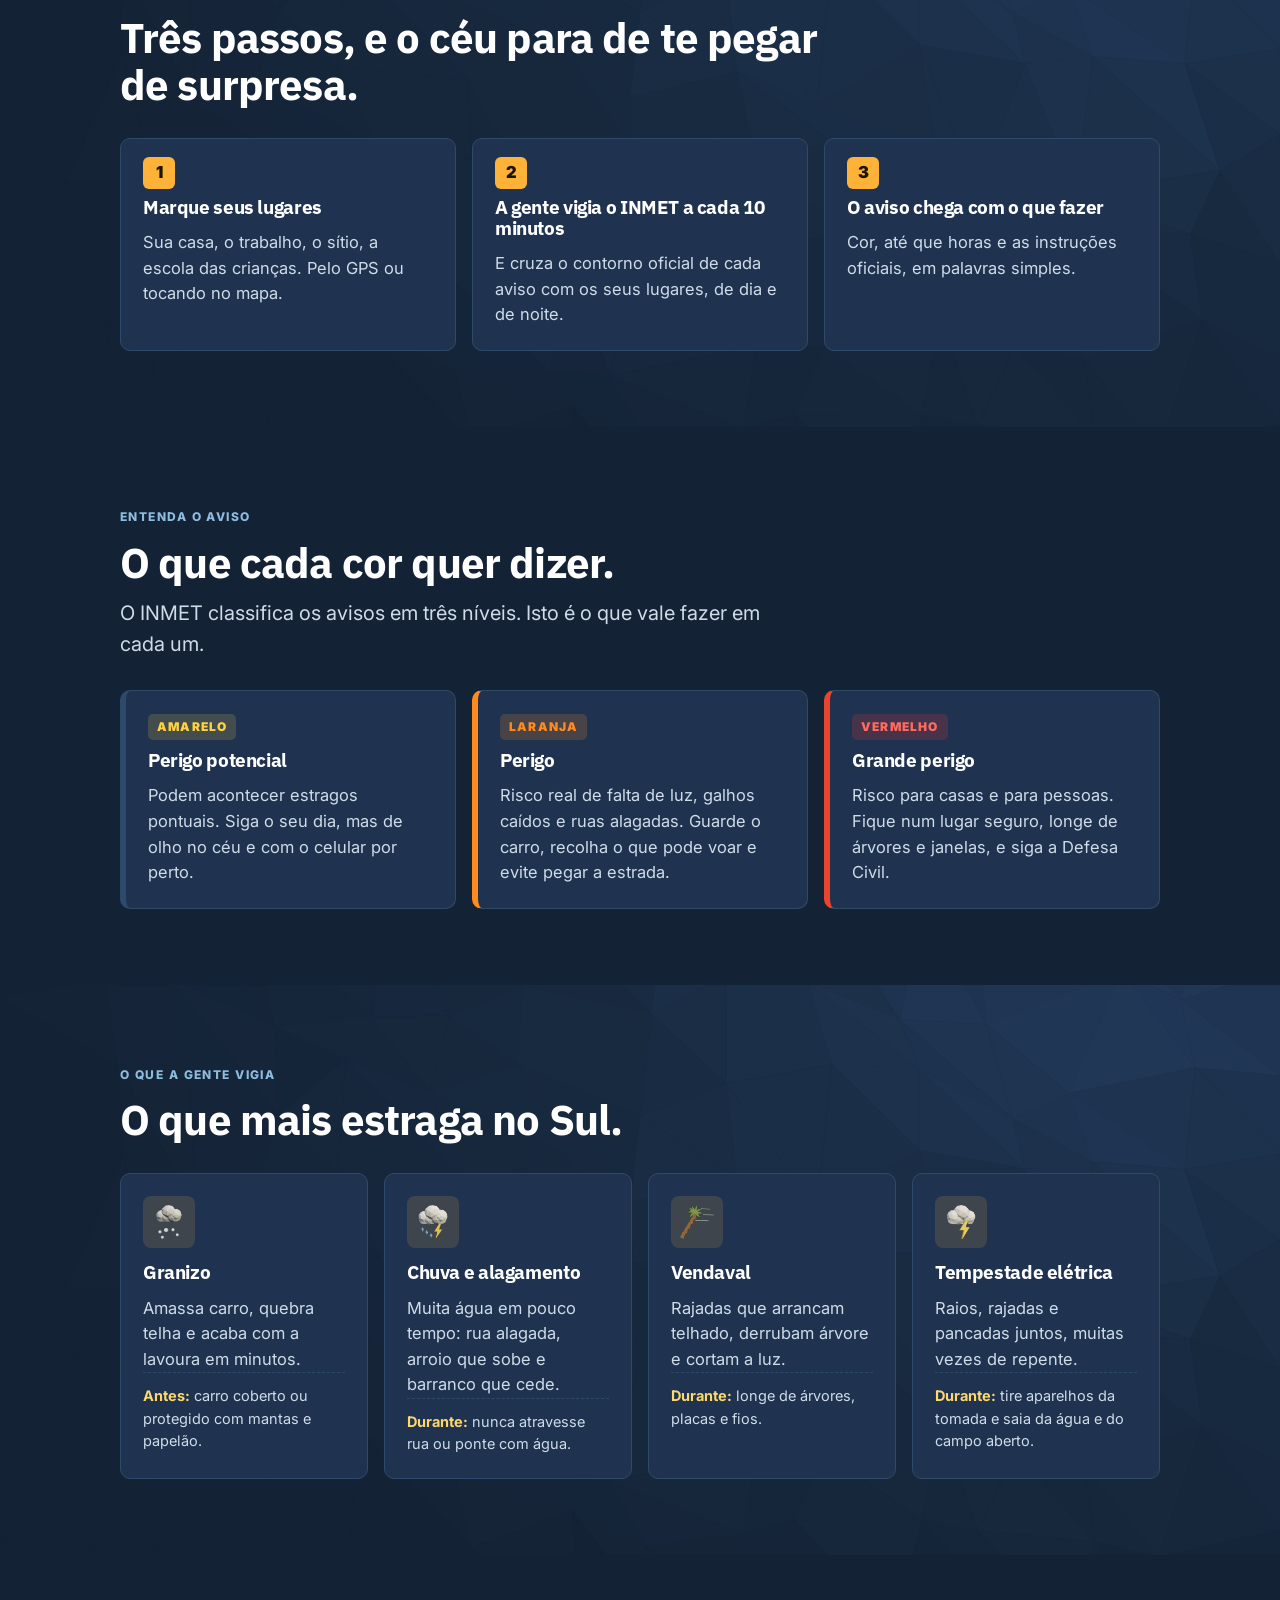
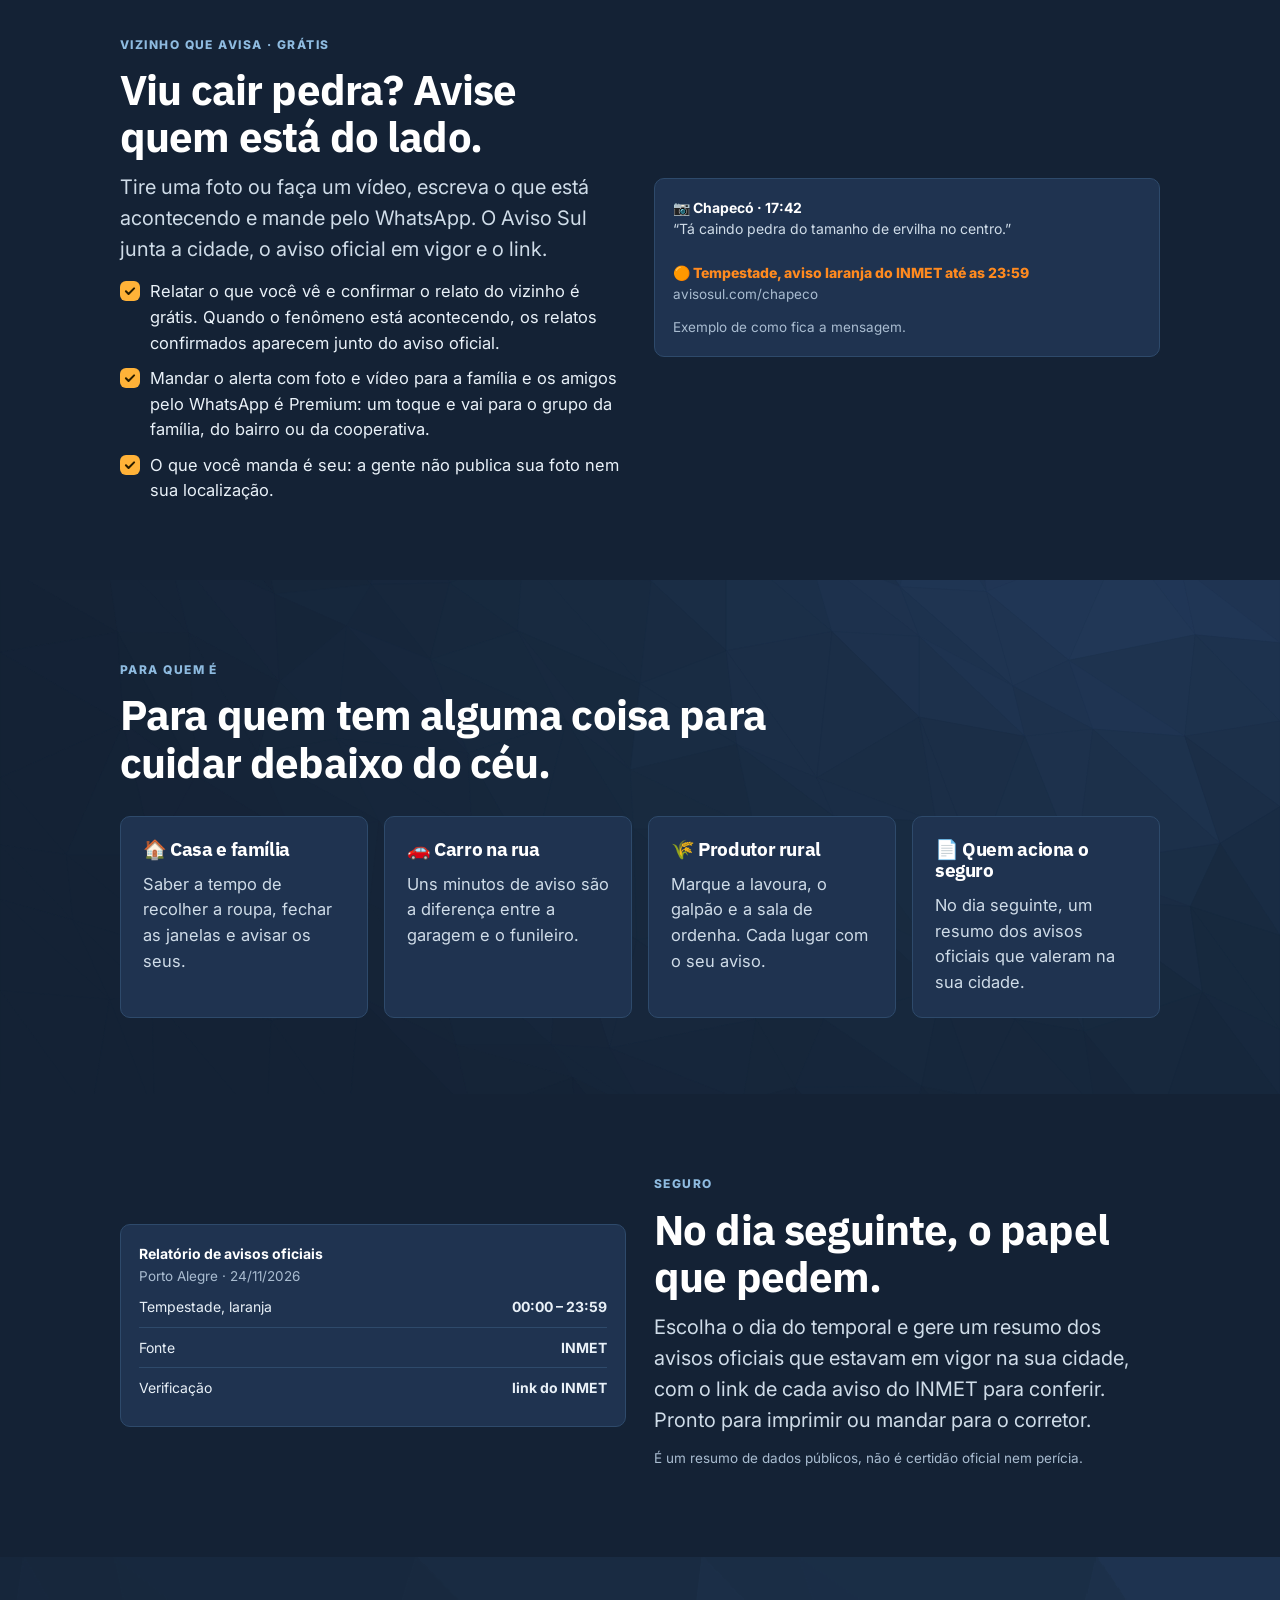
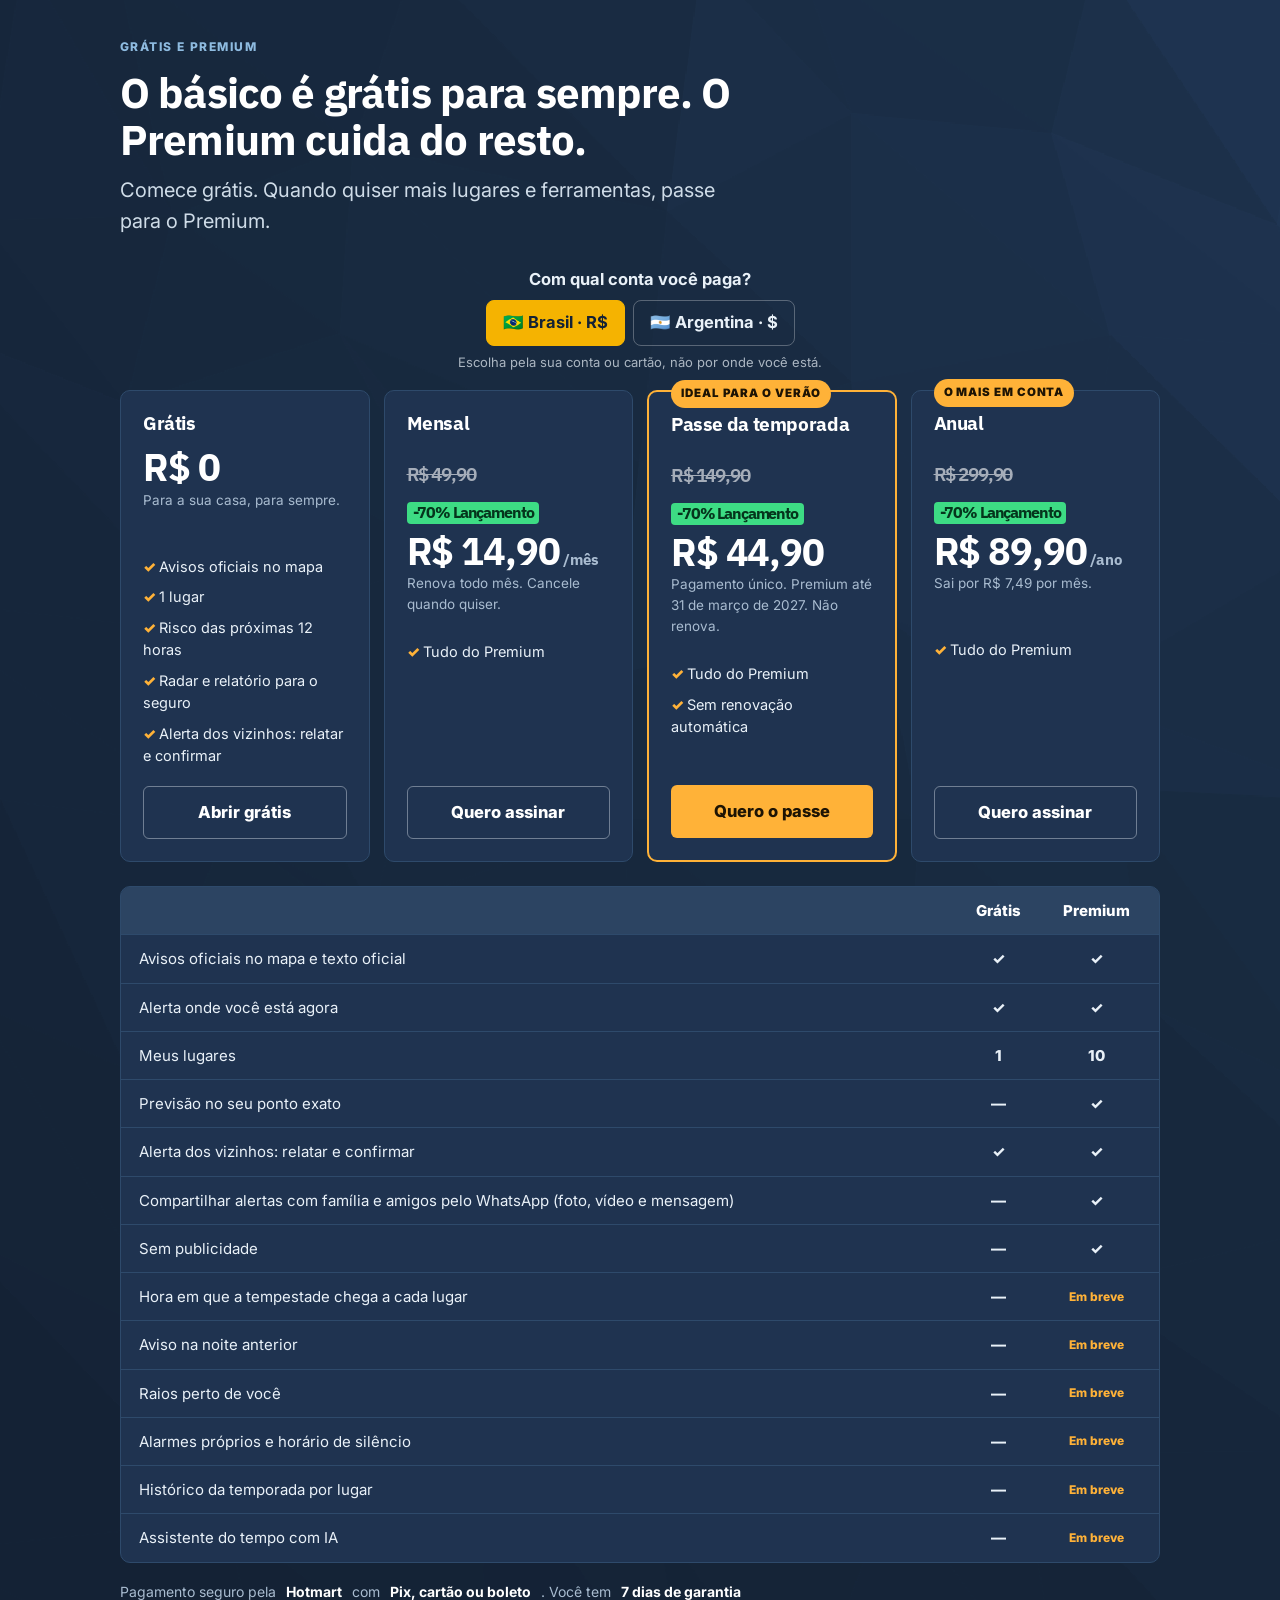
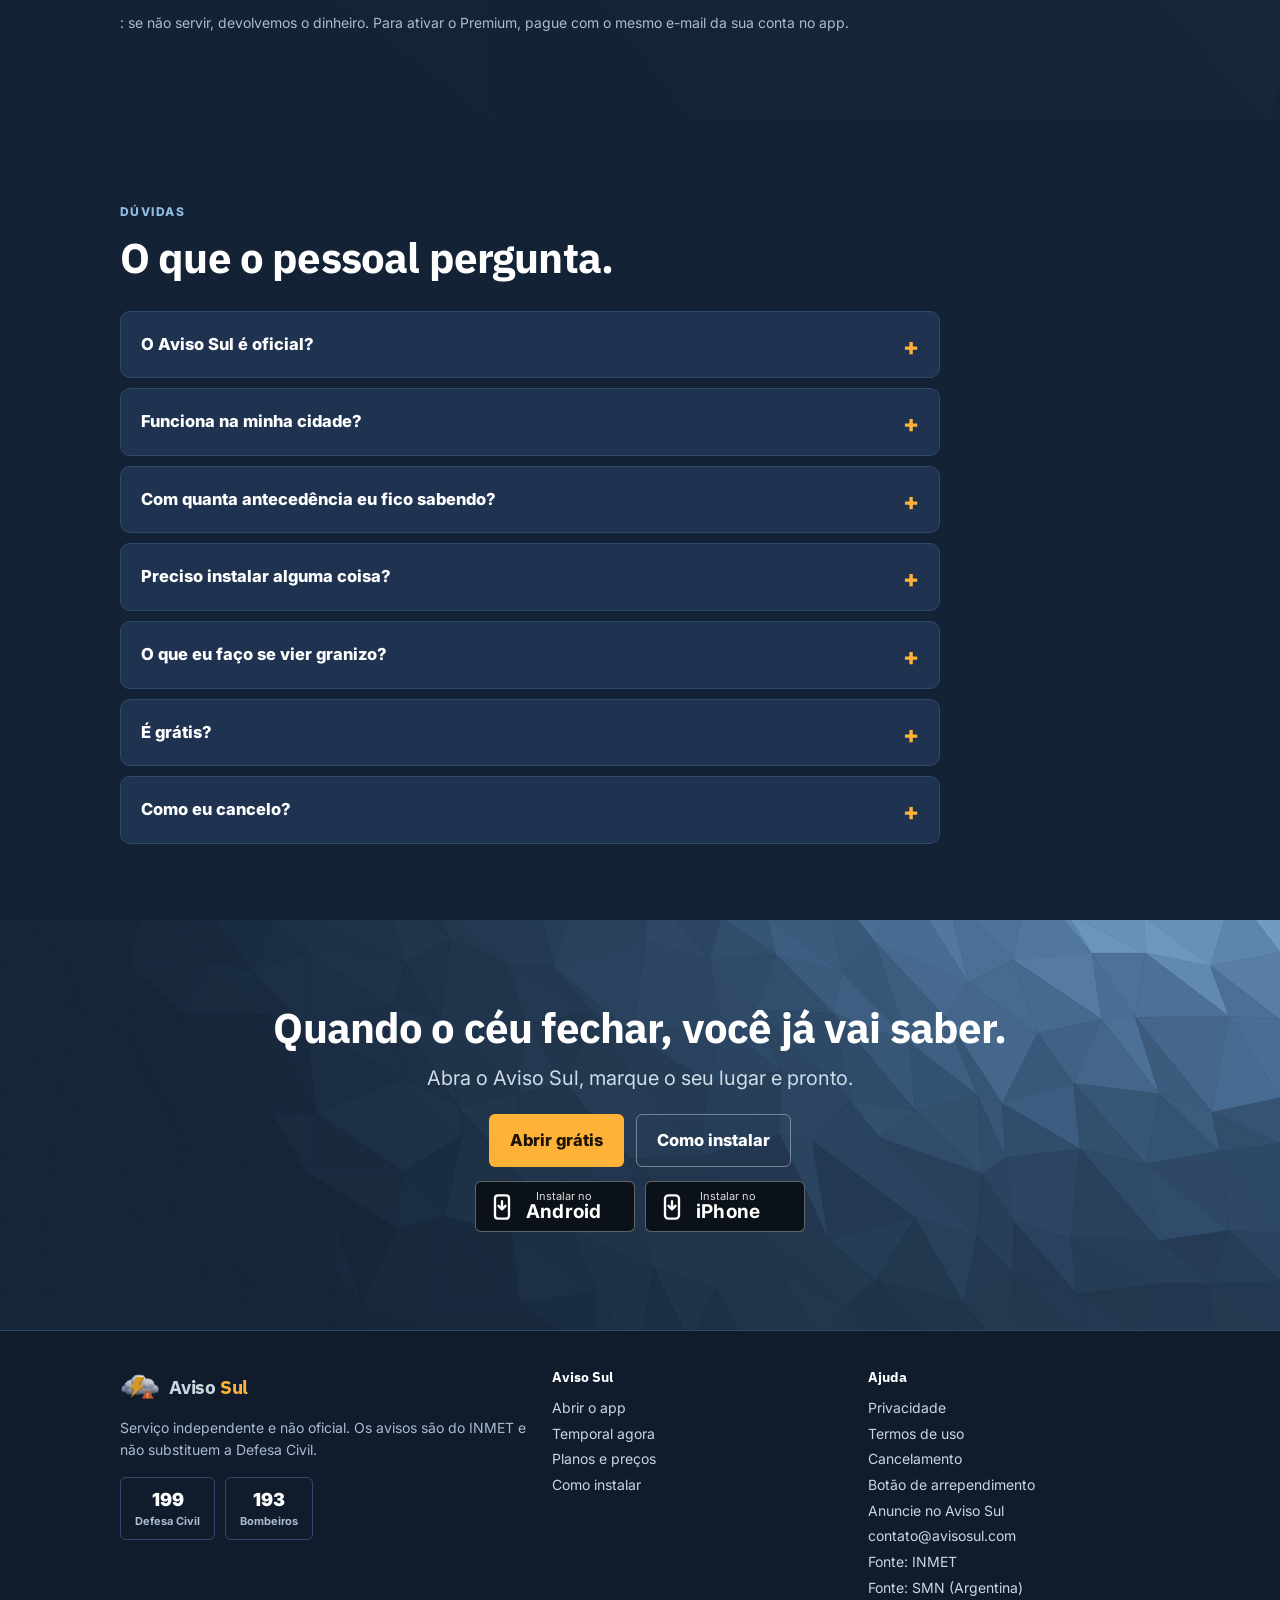
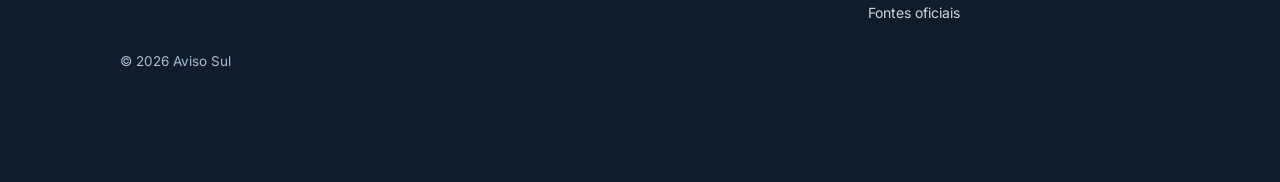
==== commit 64017180: "Pie: © 2026 Aviso Sul (Brasil) / © 2026 Alerta Sur (Argentina) Co-Authored-By: Claude Opus 5.5 <nore" ====
--- a/index.html
+++ b/index.html
@@ -445,7 +445,7 @@
       <a href="/app.html#fontesOficiais" data-es="Fuentes oficiales">Fontes oficiais</a>
     </div>
   </div>
-  <div class="wrap" style="display:block;margin-top:22px"><span class="small" data-es="© 2026 Aviso Sul · Un proyecto de Deik Digital">© 2026 Aviso Sul · Um projeto da Deik Digital</span></div>
+  <div class="wrap" style="display:block;margin-top:22px"><span class="small" data-solo="br">© 2026 Aviso Sul</span><span class="small nm-ar-fijo" data-solo="ar">© 2026 Alerta Sur</span></div>
 </footer>
 
 <div class="barra"><a class="btn btn-sol" href="/app/" data-es="Abrir Aviso Sul gratis">Abrir o Aviso Sul grátis</a></div>
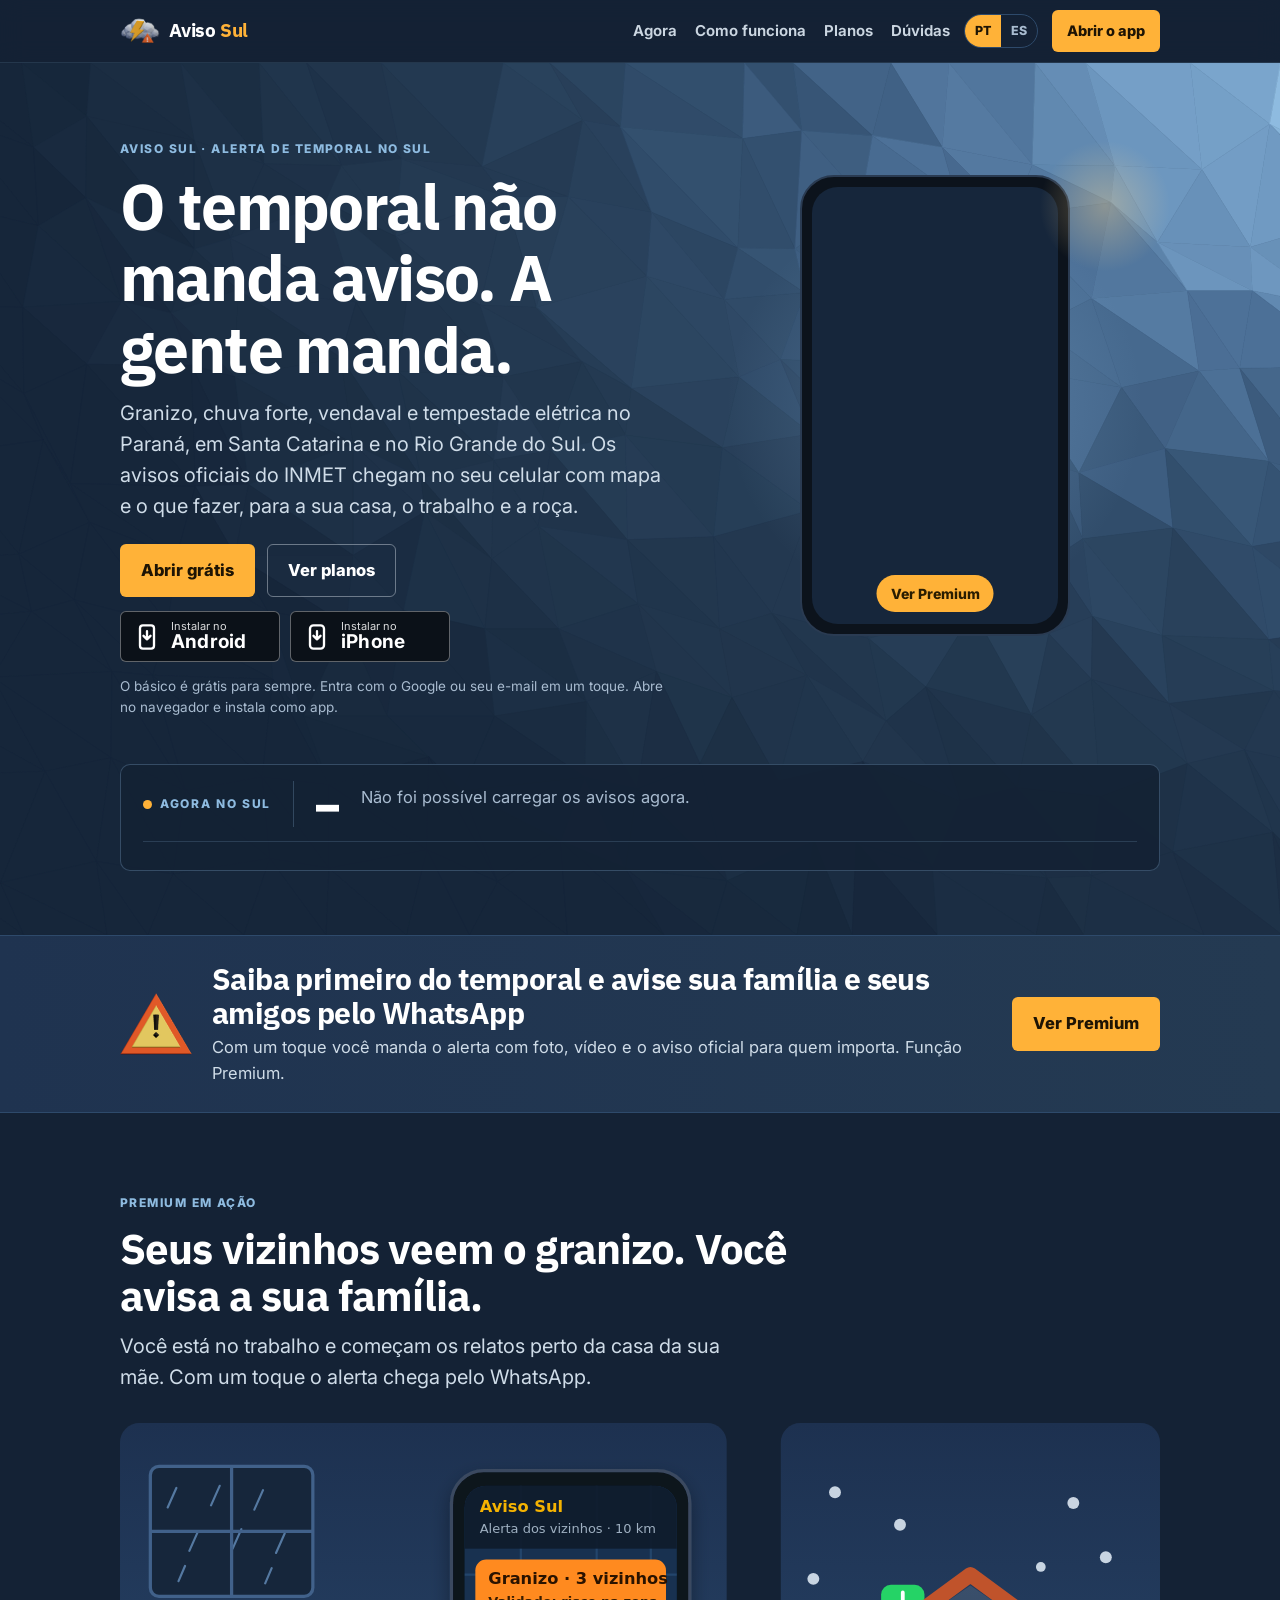
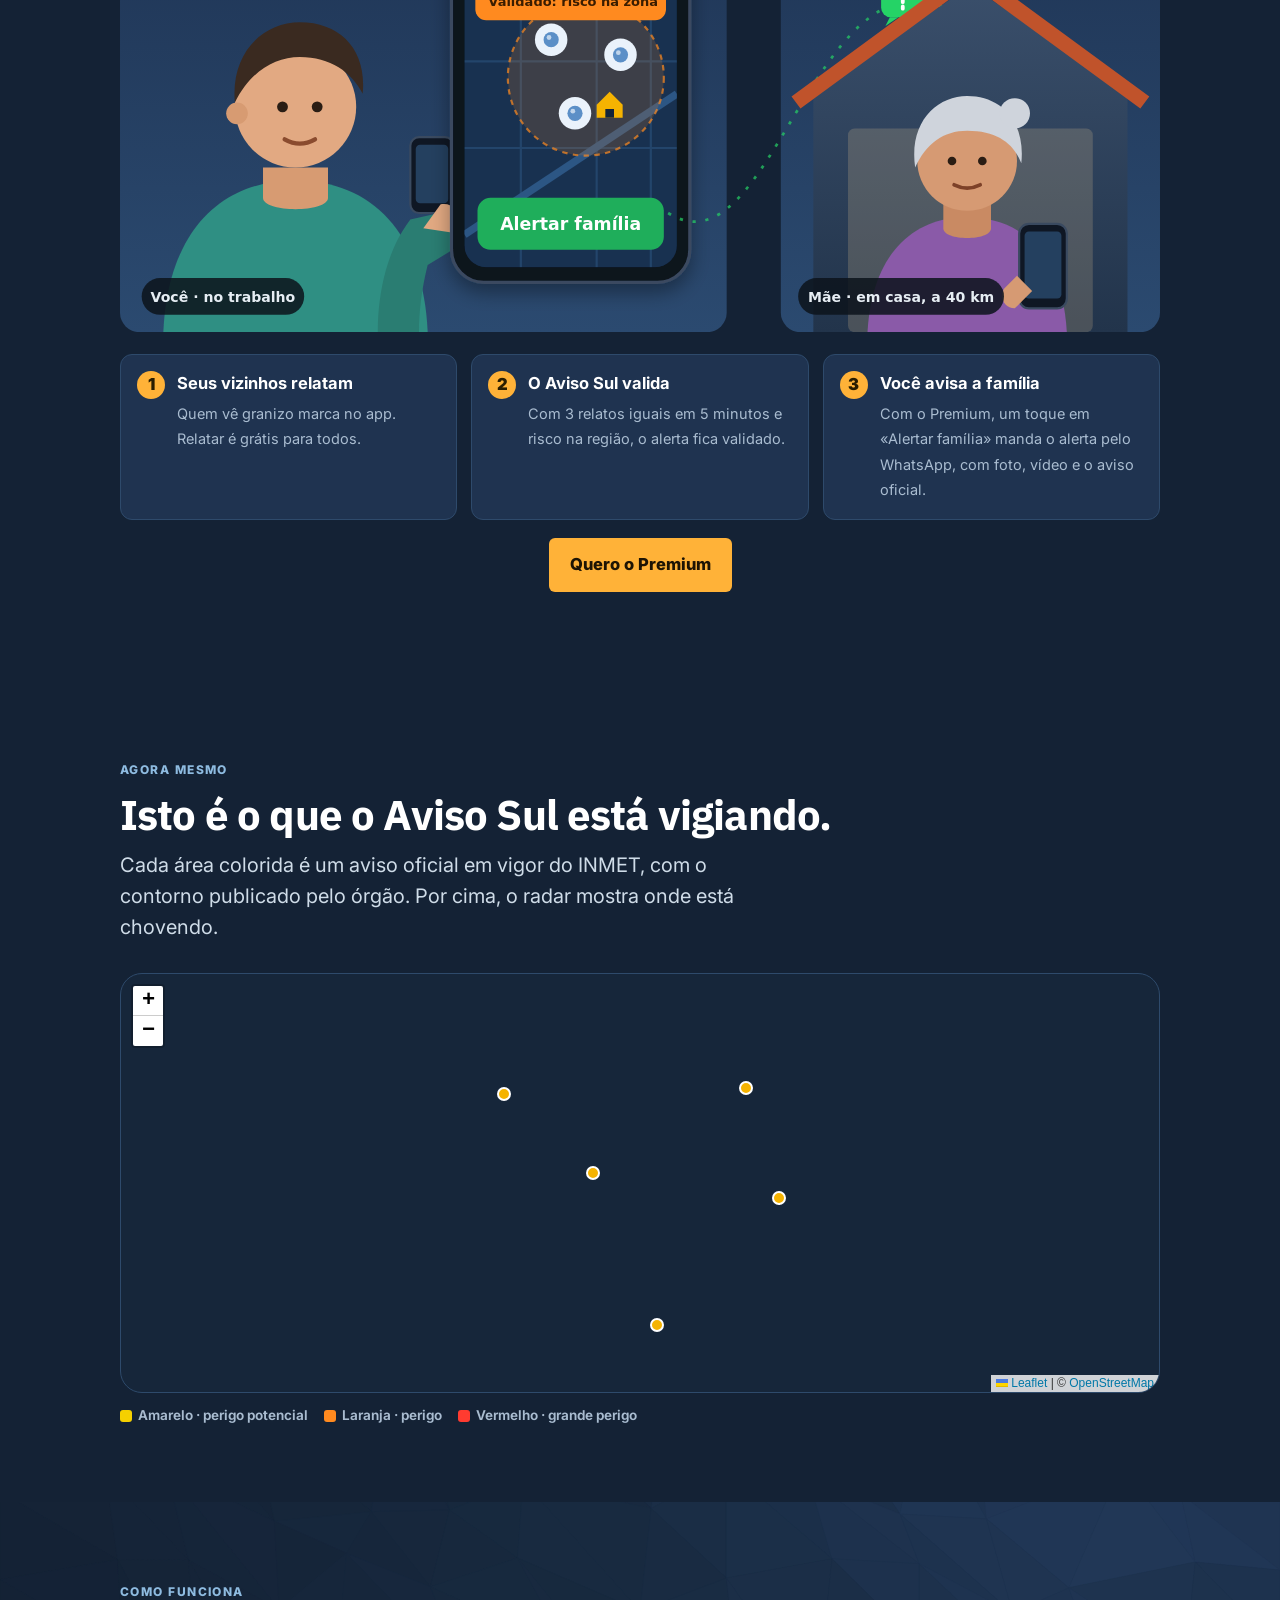
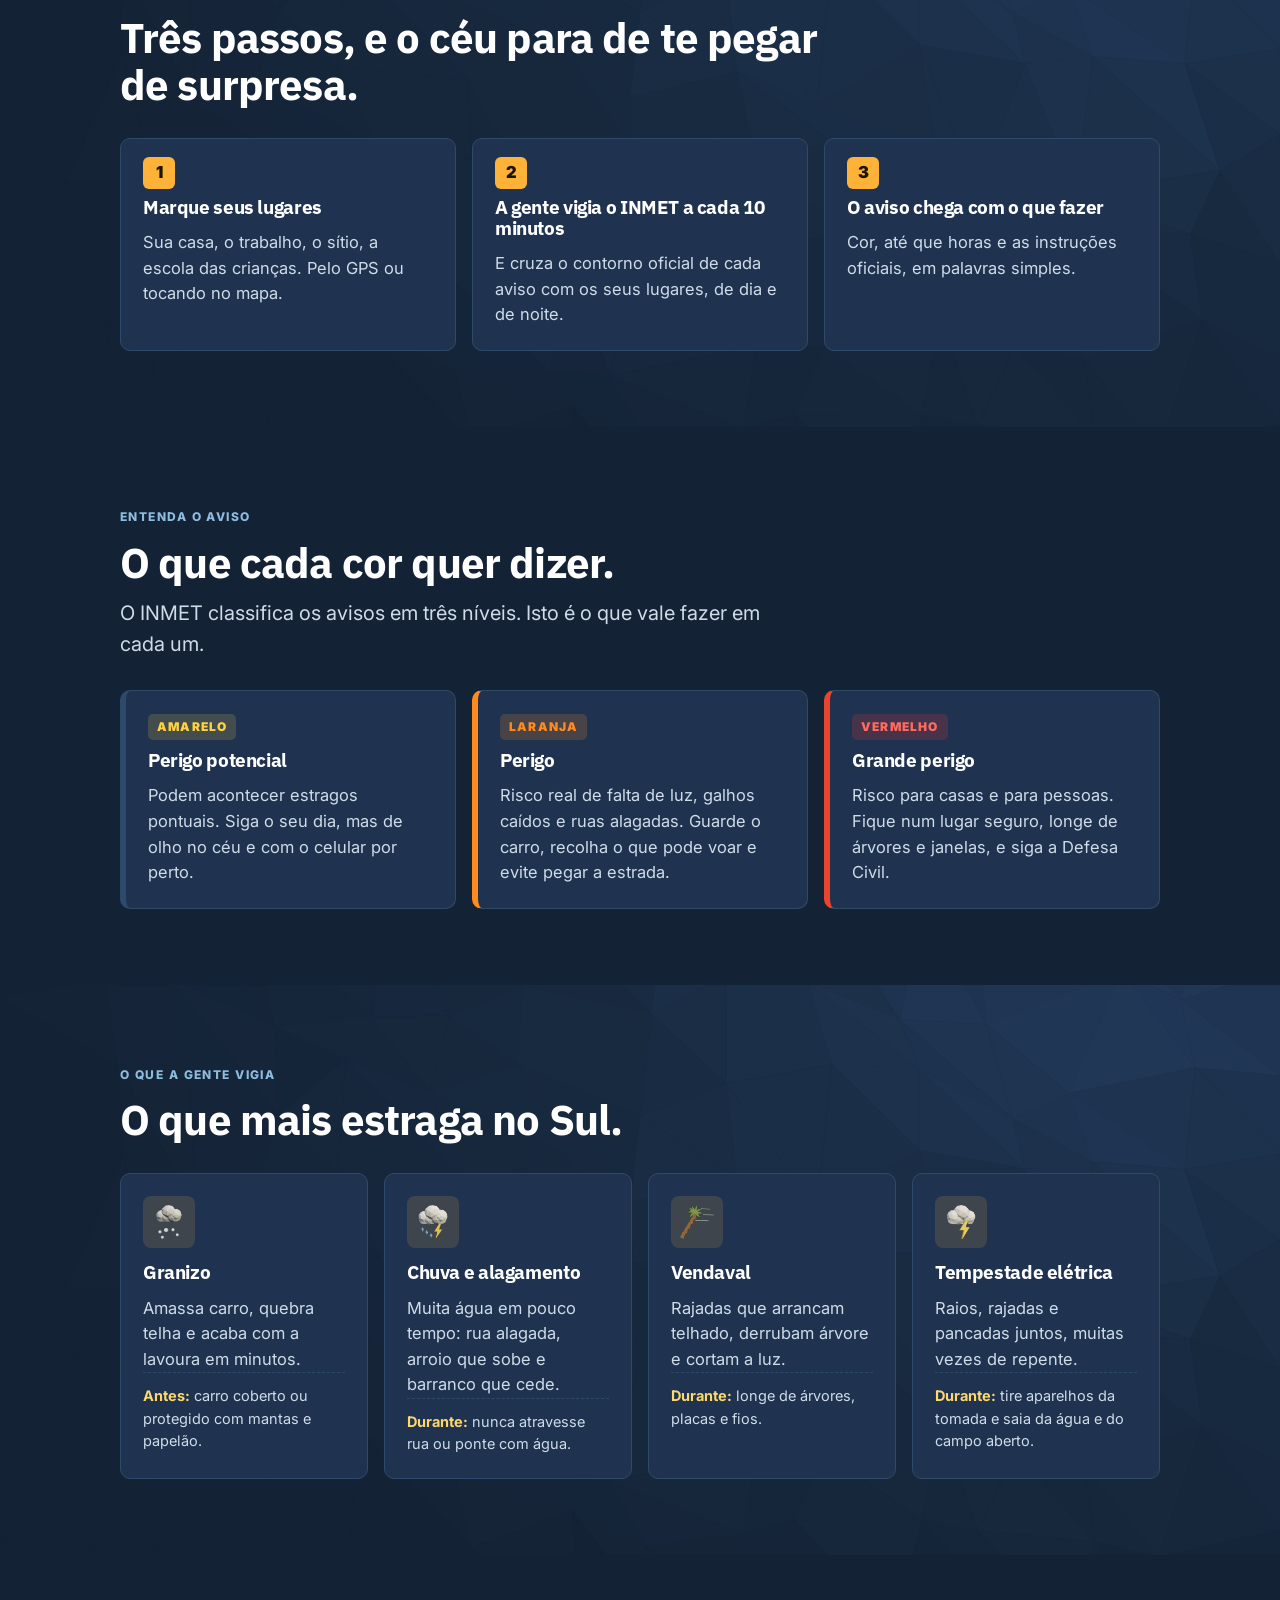
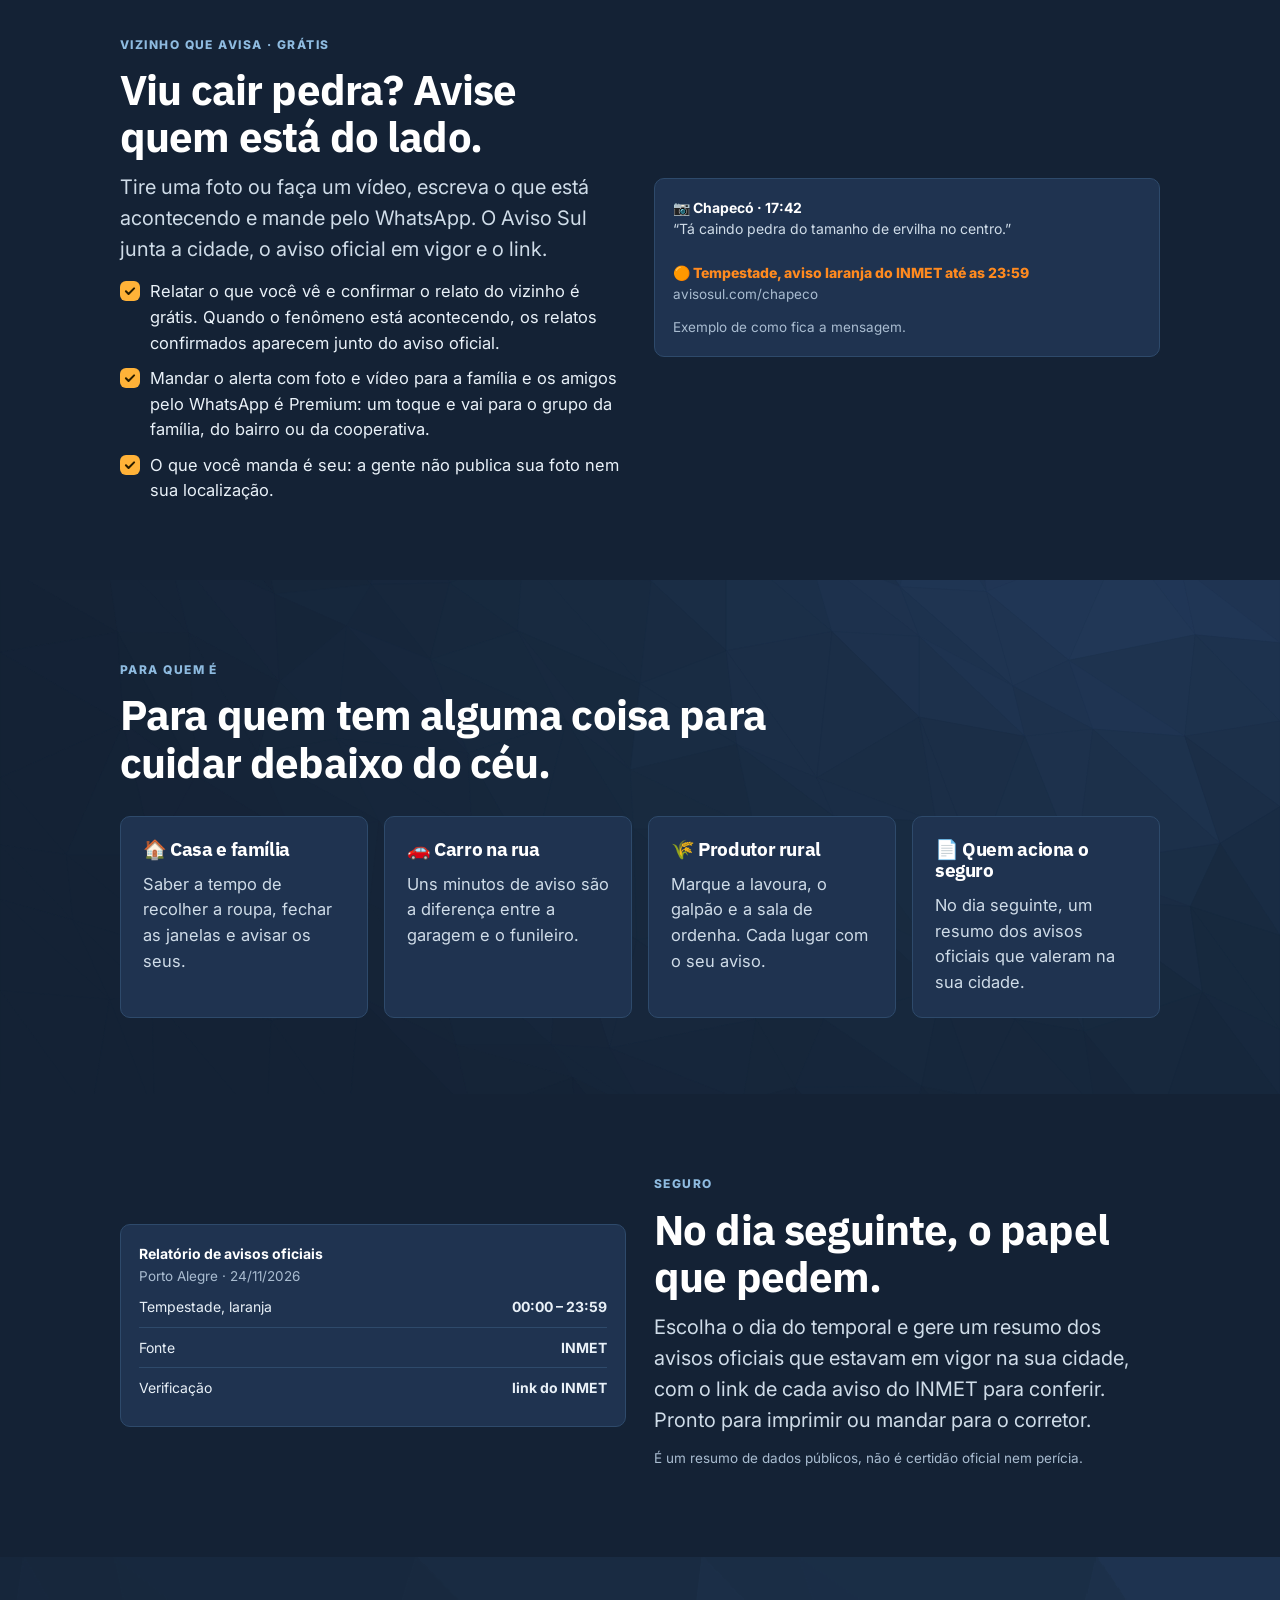
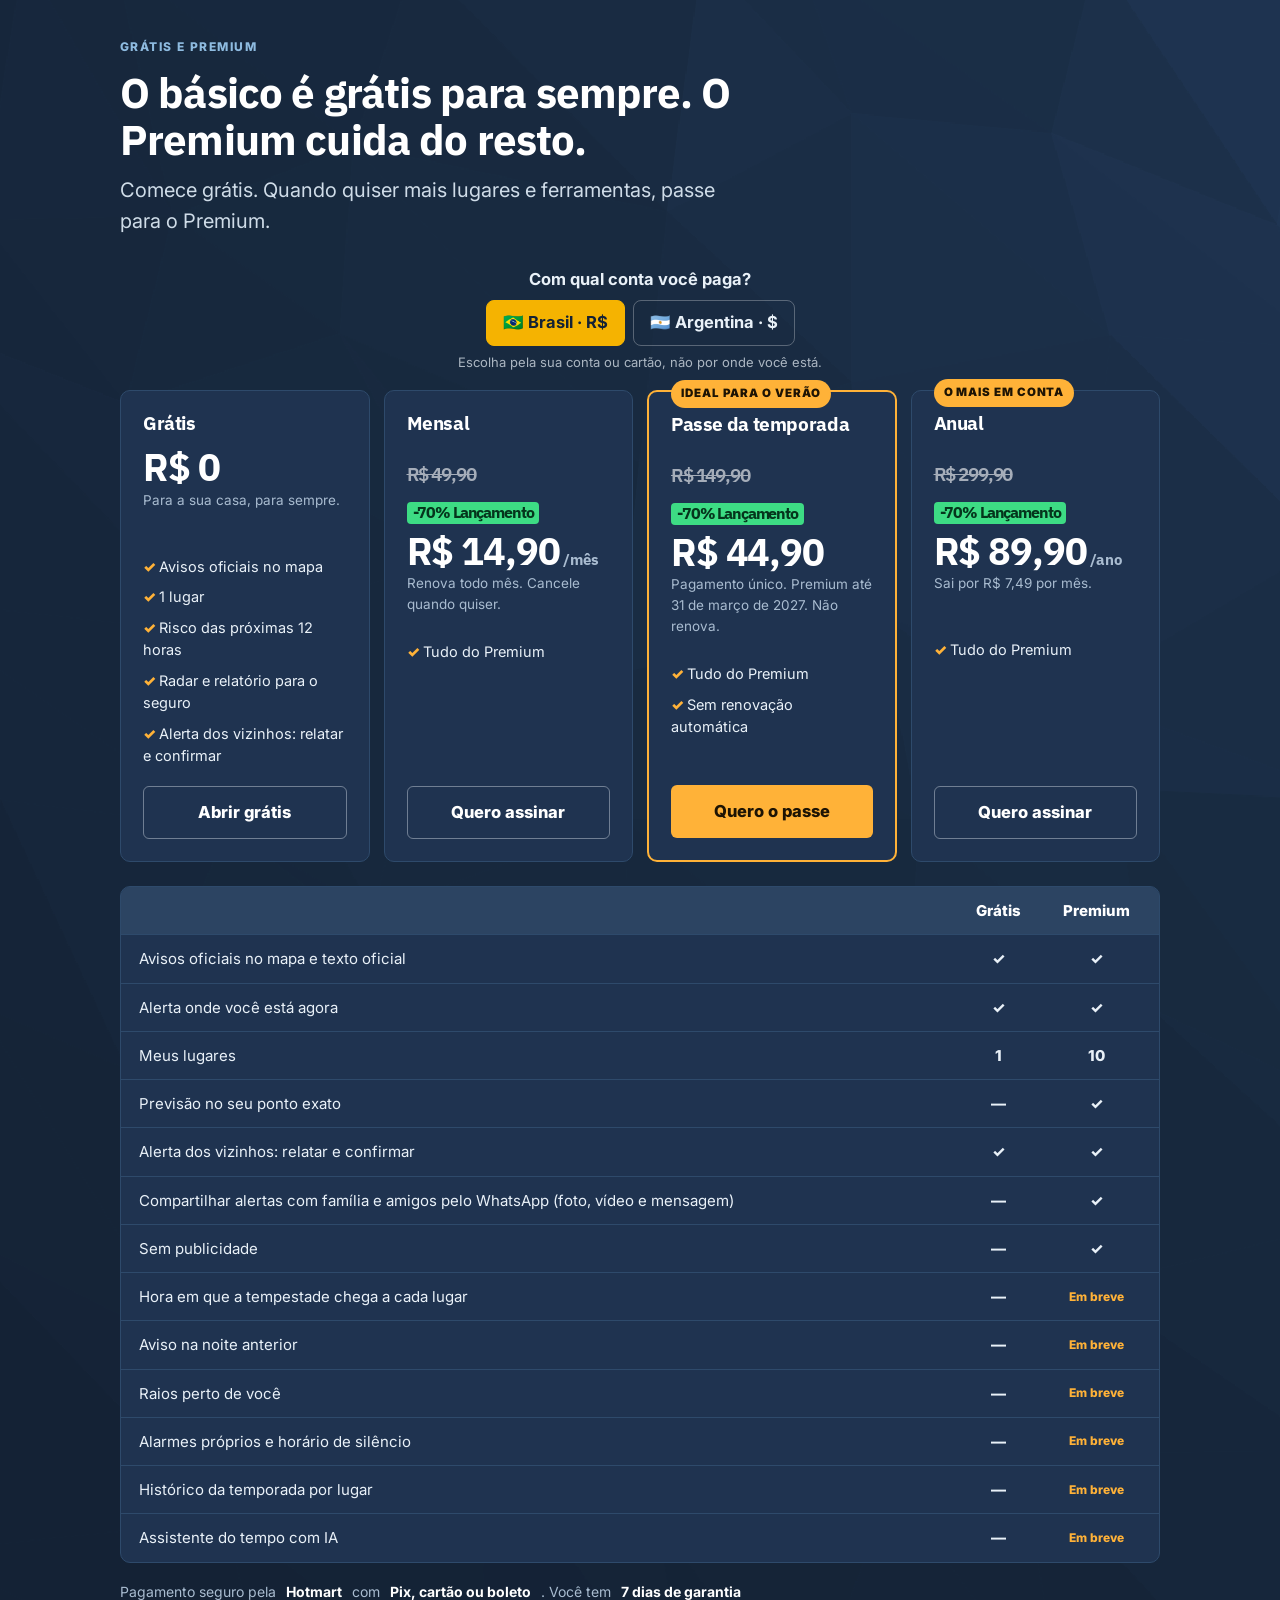
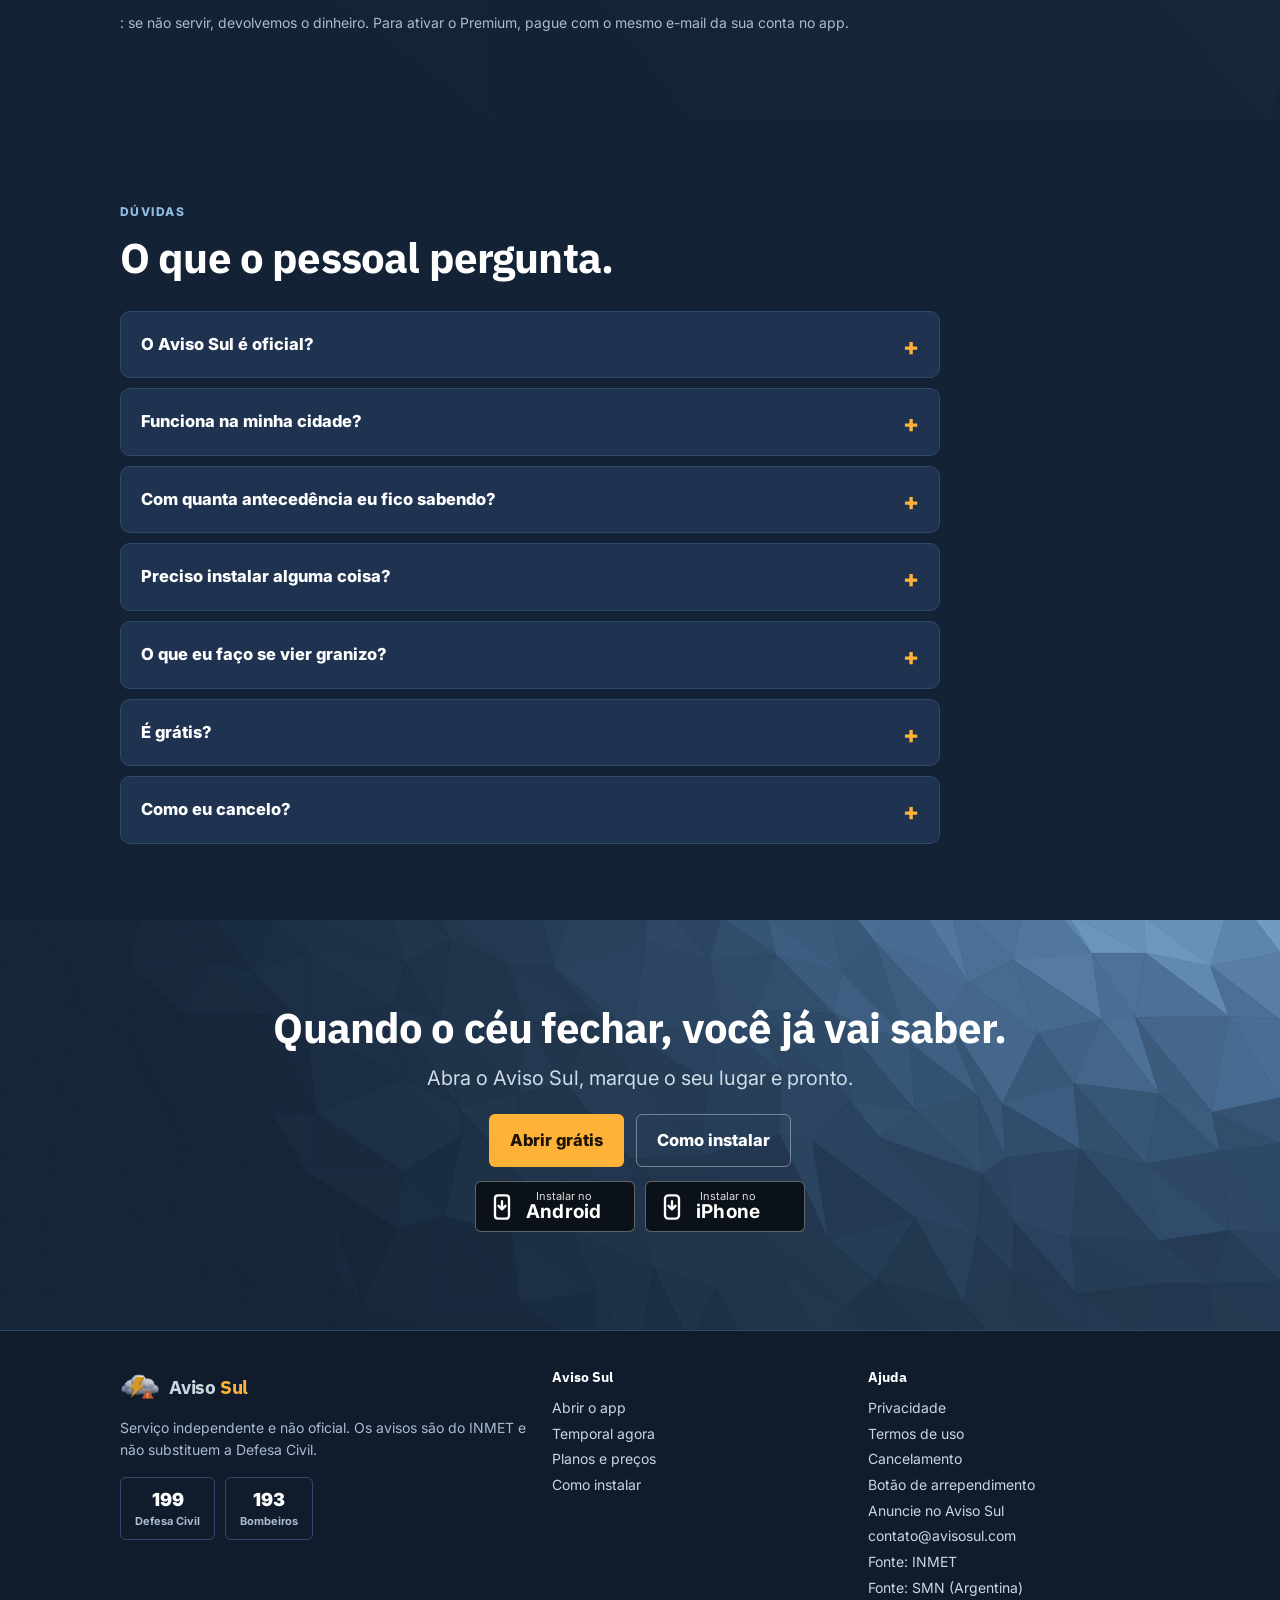
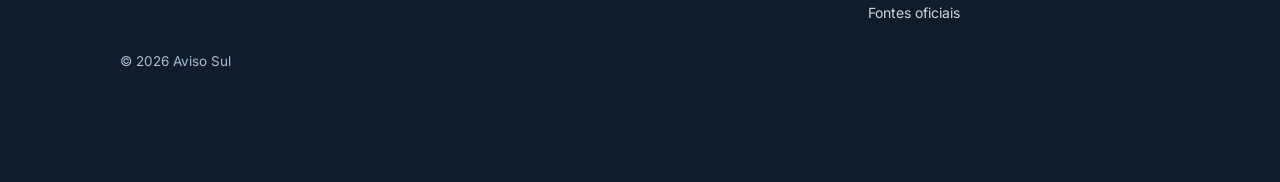
==== commit bde64ebe: "Argentina: 22 ciudades nuevas (Córdoba, centro y sur de Santa Fe, norte de Buenos Aires) y portada p" ====
--- a/index.html
+++ b/index.html
@@ -15,7 +15,7 @@
 <meta property="og:image" content="https://avisosul.com/icon-512.png">
 <link rel="preconnect" href="https://fonts.googleapis.com"><link rel="stylesheet" href="https://fonts.googleapis.com/css2?family=IBM+Plex+Sans:wght@600;700&family=Inter:wght@400;600;700&family=Poppins:wght@800&display=swap"><link rel="icon" href="/favicon.ico" sizes="32x32"><link rel="icon" href="/icon-192.png" type="image/png"><link rel="stylesheet" href="/assets/site.css?v=30">
 </head>
-<body data-tit-es="Aviso Sul · Alerta de temporal, granizo y viento en el Sur de Brasil" data-tit-ar="Alerta Sur · Alertas de granizo y tormenta en Córdoba">
+<body data-tit-es="Aviso Sul · Alerta de temporal, granizo y viento en el Sur de Brasil" data-tit-ar="Alerta Sur · Alertas de granizo y tormenta en Córdoba, Santa Fe y Buenos Aires">
 <svg class="svg-hide" aria-hidden="true"><symbol id="i-riesgo" viewBox="0 0 64 64"><image href="/assets/ic/alerta.png" x="0" y="0" width="64" height="64"/></symbol><symbol id="i-granizo" viewBox="0 0 64 64"><image href="/assets/ic/granizo.png?v=2" x="0" y="0" width="64" height="64"/></symbol><symbol id="i-chuva" viewBox="0 0 64 64"><image href="/assets/ic/chuva-raio.png" x="0" y="0" width="64" height="64"/></symbol><symbol id="i-vendaval" viewBox="0 0 64 64"><image href="/assets/ic/vendaval.png" x="0" y="0" width="64" height="64"/></symbol><symbol id="i-raios" viewBox="0 0 64 64"><image href="/assets/ic/tempestade.png" x="0" y="0" width="64" height="64"/></symbol></svg>
 
 <header class="top">
@@ -37,9 +37,9 @@
   <div class="lluvia" aria-hidden="true"></div>
   <div class="wrap">
     <div>
-      <span class="kick" data-es="Aviso Sul · alerta de temporal en el Sur" data-ar="Alerta Sur · alertas de tormenta en Córdoba">Aviso Sul · alerta de temporal no Sul</span>
+      <span class="kick" data-es="Aviso Sul · alerta de temporal en el Sur" data-ar="Alerta Sur · alertas de tormenta en el centro del país">Aviso Sul · alerta de temporal no Sul</span>
       <h1 data-es="El temporal no avisa. Nosotros sí.">O temporal não manda aviso. A gente manda.</h1>
-      <p class="lead" data-es="Granizo, lluvia fuerte, viento y tormenta eléctrica en Paraná, Santa Catarina y Rio Grande do Sul. Los avisos oficiales del INMET llegan a tu celular con mapa y qué hacer, para tu casa, tu trabajo y tu campo." data-ar="Granizo, lluvia fuerte, viento y tormentas en Córdoba y las sierras. Las alertas oficiales del SMN llegan a tu celular con qué hacer, para tu casa, tu trabajo y tu campo.">Granizo, chuva forte, vendaval e tempestade elétrica no Paraná, em Santa Catarina e no Rio Grande do Sul. Os avisos oficiais do INMET chegam no seu celular com mapa e o que fazer, para a sua casa, o trabalho e a roça.</p>
+      <p class="lead" data-es="Granizo, lluvia fuerte, viento y tormenta eléctrica en Paraná, Santa Catarina y Rio Grande do Sul. Los avisos oficiales del INMET llegan a tu celular con mapa y qué hacer, para tu casa, tu trabajo y tu campo." data-ar="Granizo, lluvia fuerte, viento y tormentas en Córdoba, Santa Fe y el norte de Buenos Aires. Las alertas oficiales del SMN llegan a tu celular con qué hacer, para tu casa, tu trabajo y tu campo.">Granizo, chuva forte, vendaval e tempestade elétrica no Paraná, em Santa Catarina e no Rio Grande do Sul. Os avisos oficiais do INMET chegam no seu celular com mapa e o que fazer, para a sua casa, o trabalho e a roça.</p>
       <div class="btns">
         <a class="btn btn-sol" href="/app/" data-es="Abrir gratis">Abrir grátis</a>
         <a class="btn btn-lin" href="#planos" data-es="Ver planes">Ver planos</a>
@@ -393,7 +393,7 @@
     </div>
     <div class="faq">
       <details><summary data-es="¿Aviso Sul es oficial?">O Aviso Sul é oficial?</summary><p data-es="No. Es un servicio independiente que toma los avisos públicos del INMET y te los acerca. No reemplaza a la Defensa Civil. En una emergencia llamá al 199 (Defensa Civil) o al 193 (Bomberos)." data-ar="No. Es un servicio independiente que toma las alertas públicas del SMN y te las acerca. No reemplaza a Defensa Civil. En una emergencia llamá al 911, al 100 (Bomberos) o al 103 (Defensa Civil).">Não. É um serviço independente que pega os avisos públicos do INMET e leva até você. Não substitui a Defesa Civil. Em emergência, ligue 199 (Defesa Civil) ou 193 (Bombeiros).</p></details>
-      <details><summary data-es="¿Funciona en mi ciudad?">Funciona na minha cidade?</summary><p data-es="Sí, en cualquier punto de Paraná, Santa Catarina y Rio Grande do Sul: marcás tu lugar en el mapa o usás la ubicación del celular. Foz do Iguaçu, Chapecó, Florianópolis, Curitiba y Porto Alegre ya tienen su página." data-ar="Sí, en la provincia de Córdoba: Córdoba capital, Villa Carlos Paz, Alta Gracia, Villa General Belgrano, Mina Clavero, Jesús María, Río Cuarto y Villa María, o marcás tu lugar en el mapa.">Sim, em qualquer ponto do Paraná, de Santa Catarina e do Rio Grande do Sul: você marca o lugar no mapa ou usa a localização do celular. Foz do Iguaçu, Chapecó, Florianópolis, Curitiba e Porto Alegre já têm página própria.</p></details>
+      <details><summary data-es="¿Funciona en mi ciudad?">Funciona na minha cidade?</summary><p data-es="Sí, en cualquier punto de Paraná, Santa Catarina y Rio Grande do Sul: marcás tu lugar en el mapa o usás la ubicación del celular. Foz do Iguaçu, Chapecó, Florianópolis, Curitiba y Porto Alegre ya tienen su página." data-ar="Sí, en Córdoba, el centro y sur de Santa Fe y el norte de Buenos Aires: Córdoba, Río Cuarto, Villa María, San Francisco, Marcos Juárez, Bell Ville, las sierras, Rosario, Santa Fe, Rafaela, Venado Tuerto, Casilda, Pergamino, San Nicolás, Junín y más. También marcás tu campo en el mapa.">Sim, em qualquer ponto do Paraná, de Santa Catarina e do Rio Grande do Sul: você marca o lugar no mapa ou usa a localização do celular. Foz do Iguaçu, Chapecó, Florianópolis, Curitiba e Porto Alegre já têm página própria.</p></details>
       <details><summary data-es="¿Con cuánta anticipación me entero?">Com quanta antecedência eu fico sabendo?</summary><p data-es="Revisamos el INMET cada 10 minutos: un aviso nuevo aparece en Aviso Sul como mucho 10 minutos después de publicado. La anticipación del aviso la define el INMET y suele ser de horas." data-ar="Revisamos el SMN cada 10 minutos: una alerta nueva aparece en Alerta Sur como mucho 10 minutos después de publicada. La anticipación la define el SMN.">A gente confere o INMET a cada 10 minutos: um aviso novo aparece no Aviso Sul no máximo 10 minutos depois de publicado. A antecedência do aviso é definida pelo INMET e costuma ser de horas.</p></details>
       <details><summary data-es="¿Tengo que instalar algo?">Preciso instalar alguma coisa?</summary><p data-es="No. Abre en el navegador del celular. Si querés, lo agregás a la pantalla de inicio y queda como una app.">Não. Abre no navegador do celular. Se quiser, você adiciona na tela inicial e ele fica como um app. <a href="/instalar/">Veja como</a>.</p></details>
       <details><summary data-es="¿Qué hago si viene granizo?">O que eu faço se vier granizo?</summary><p data-es="Entrá a un lugar techado y alejate de las ventanas. Si estás manejando, frená en un lugar seguro, lejos de árboles, y quedate dentro del auto. Después, sacá fotos de los daños para el seguro.">Entre num lugar coberto e fique longe das janelas. Se estiver dirigindo, pare num lugar seguro, longe de árvores, e fique dentro do carro. Depois, fotografe os estragos para o seguro.</p></details>
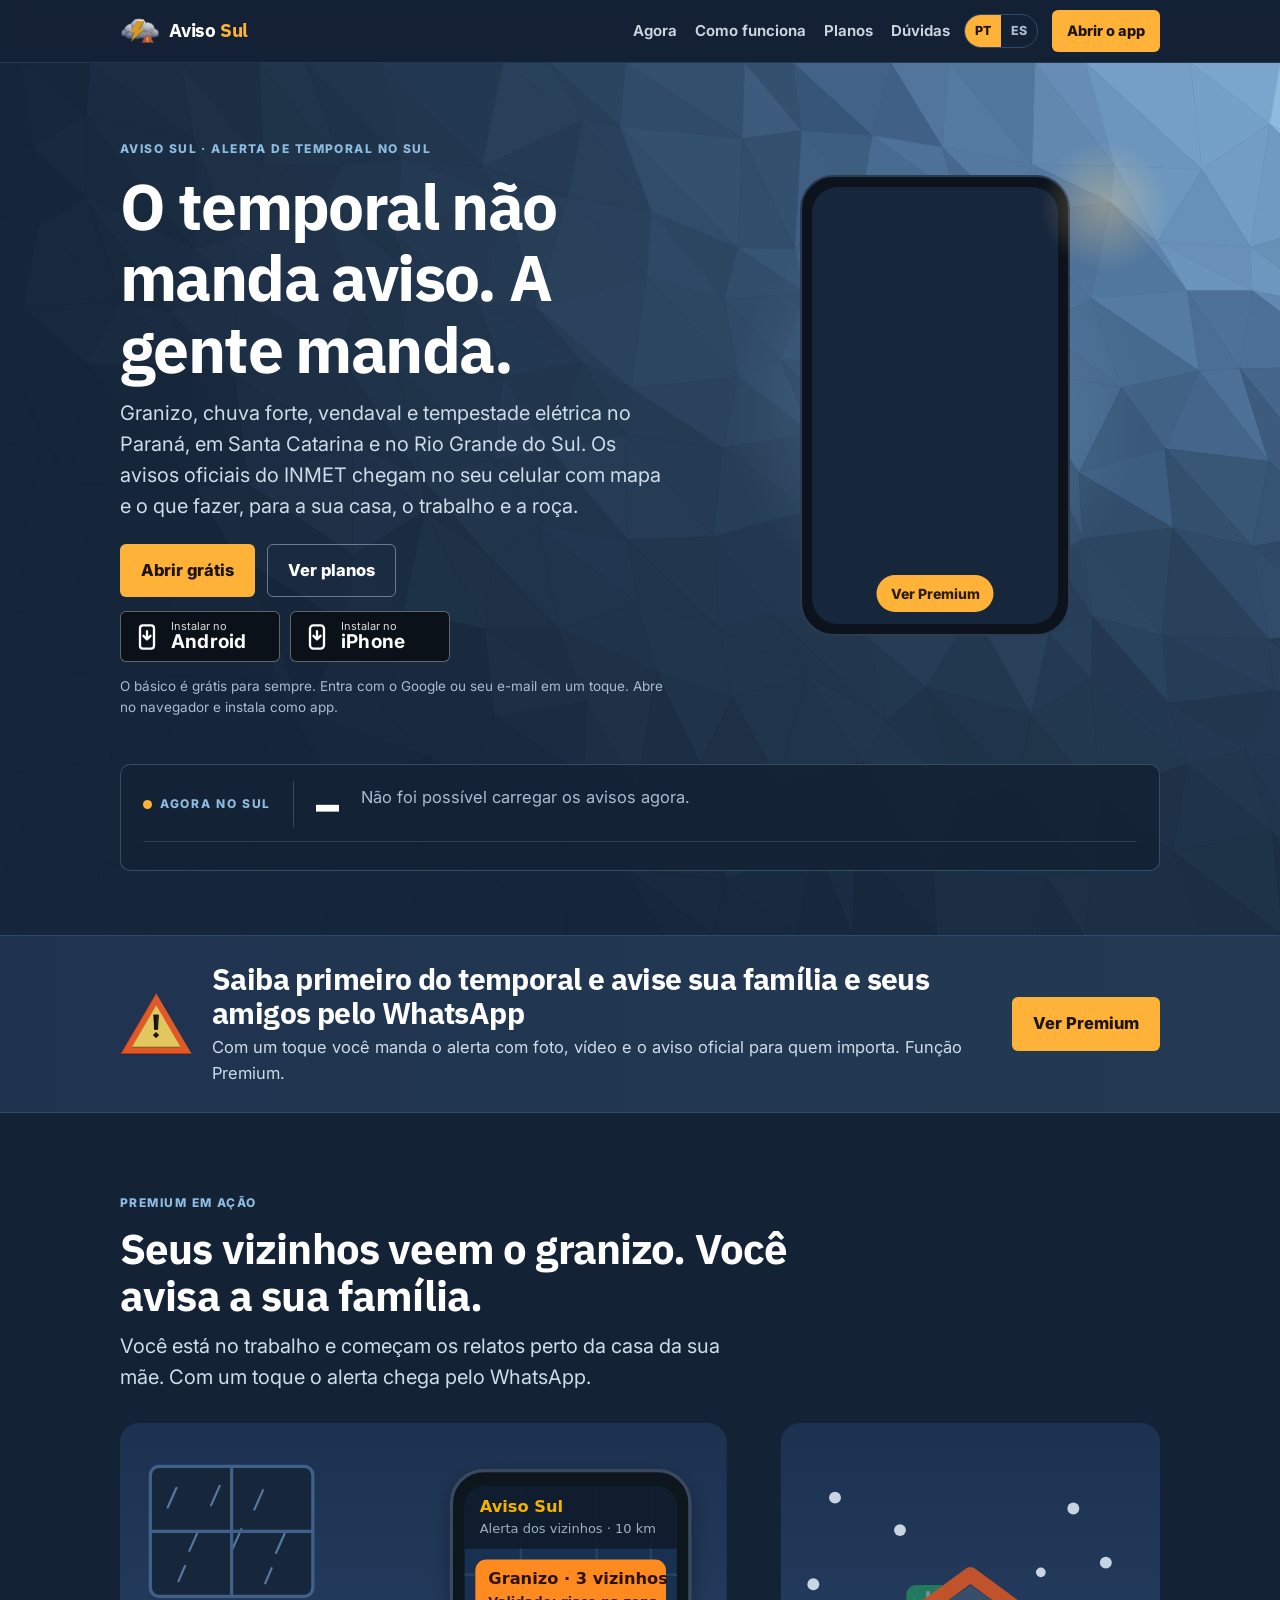
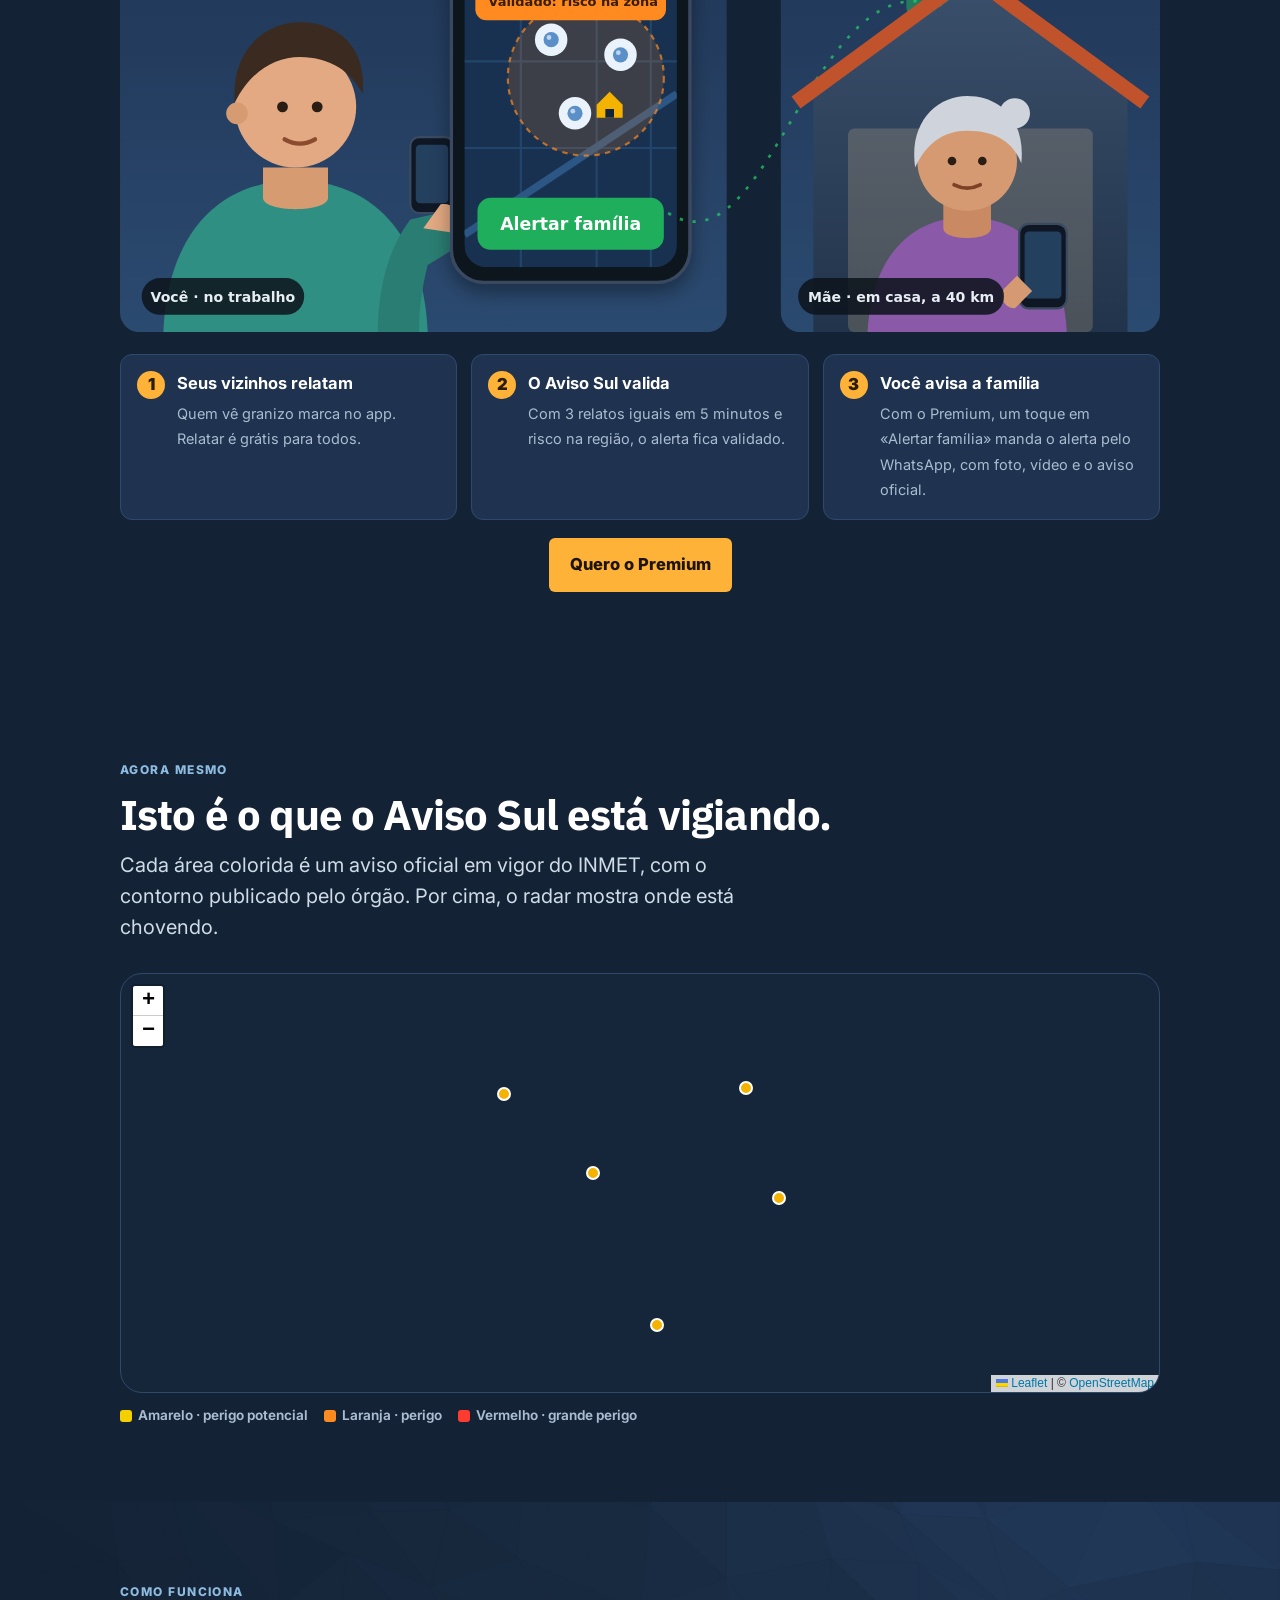
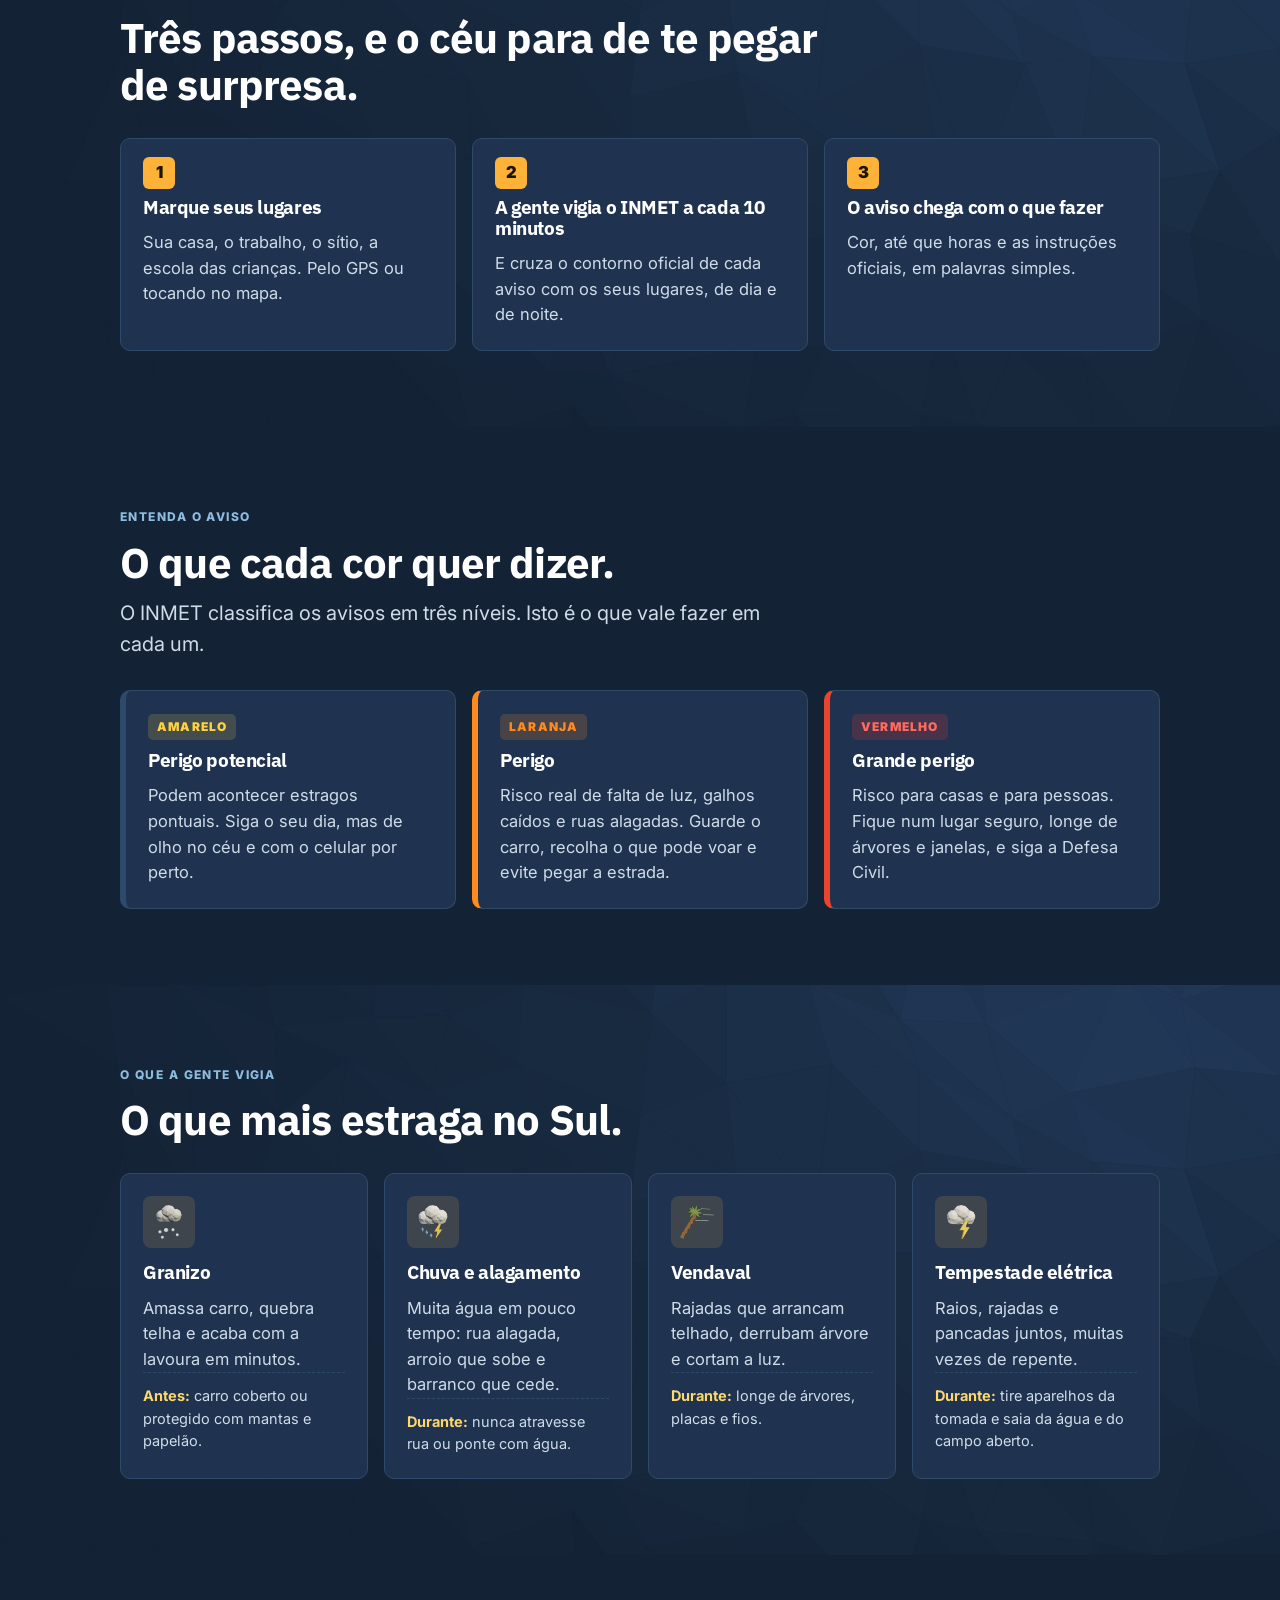
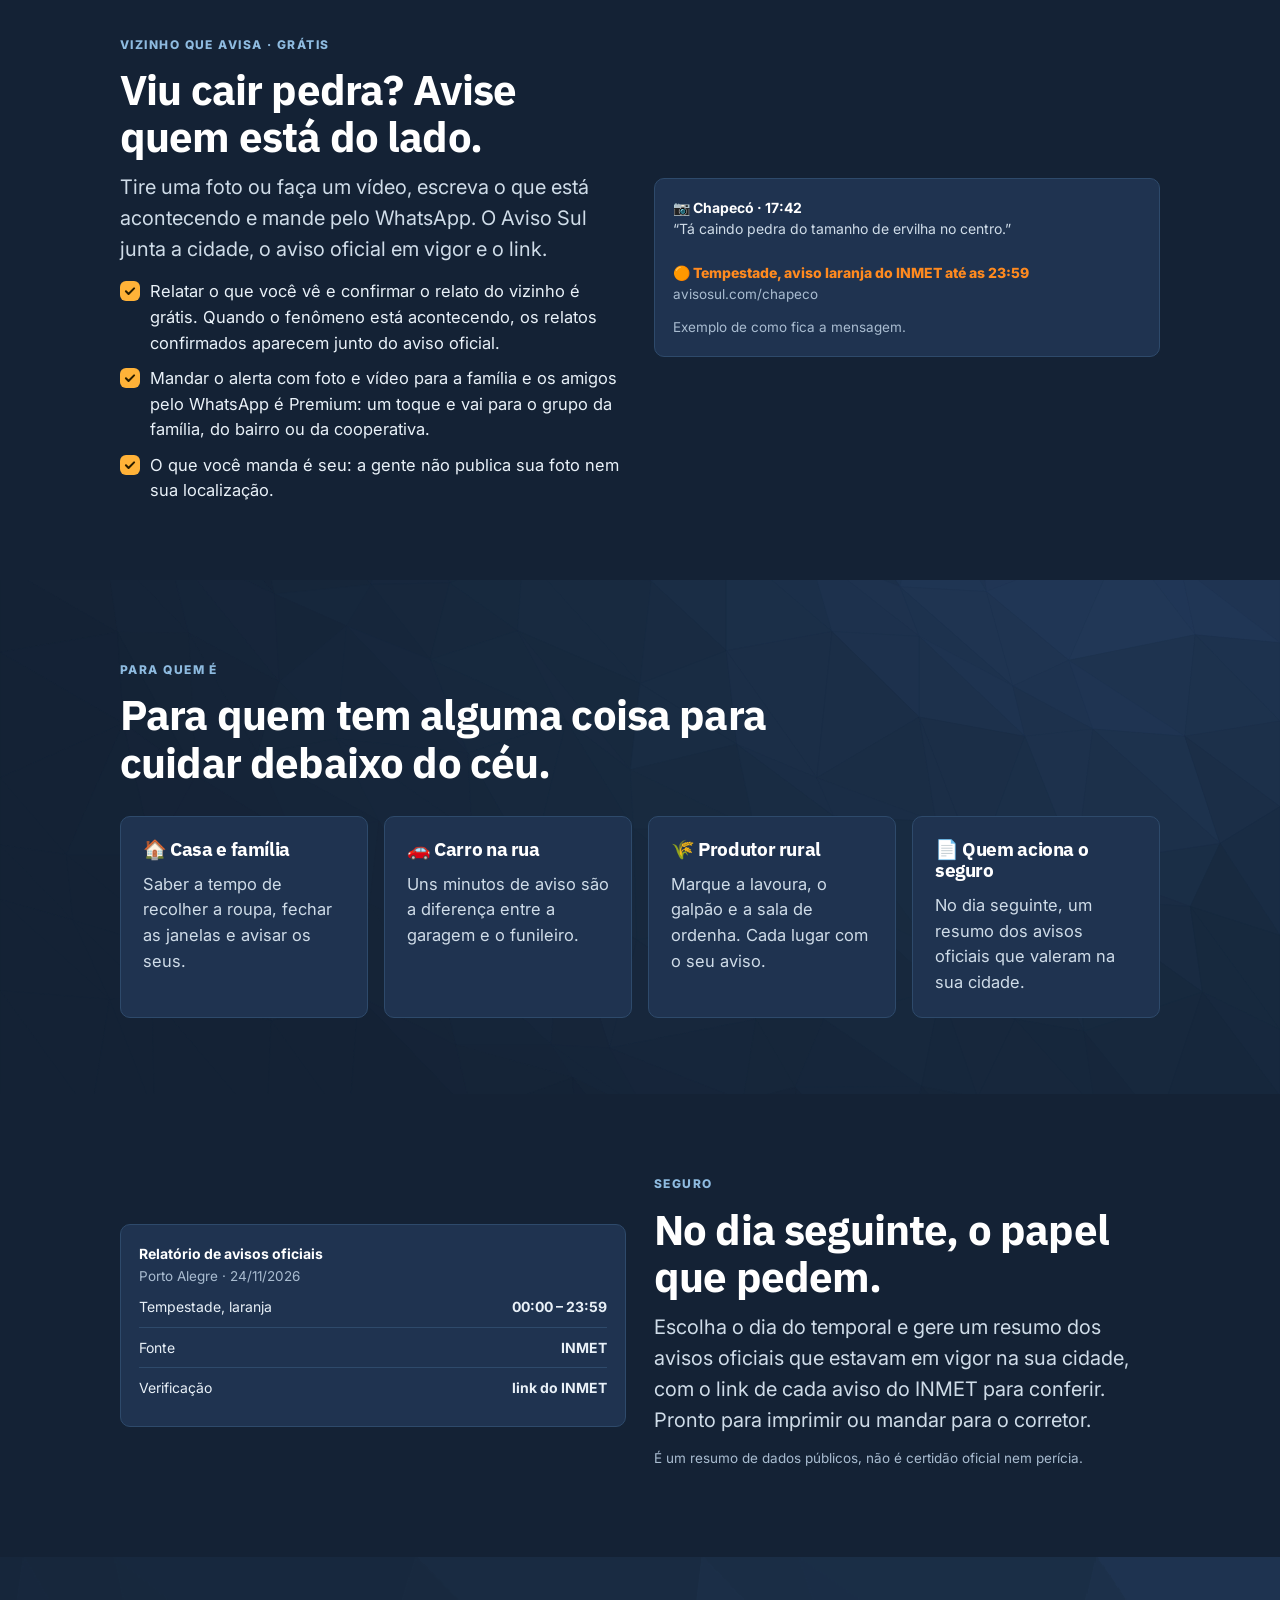
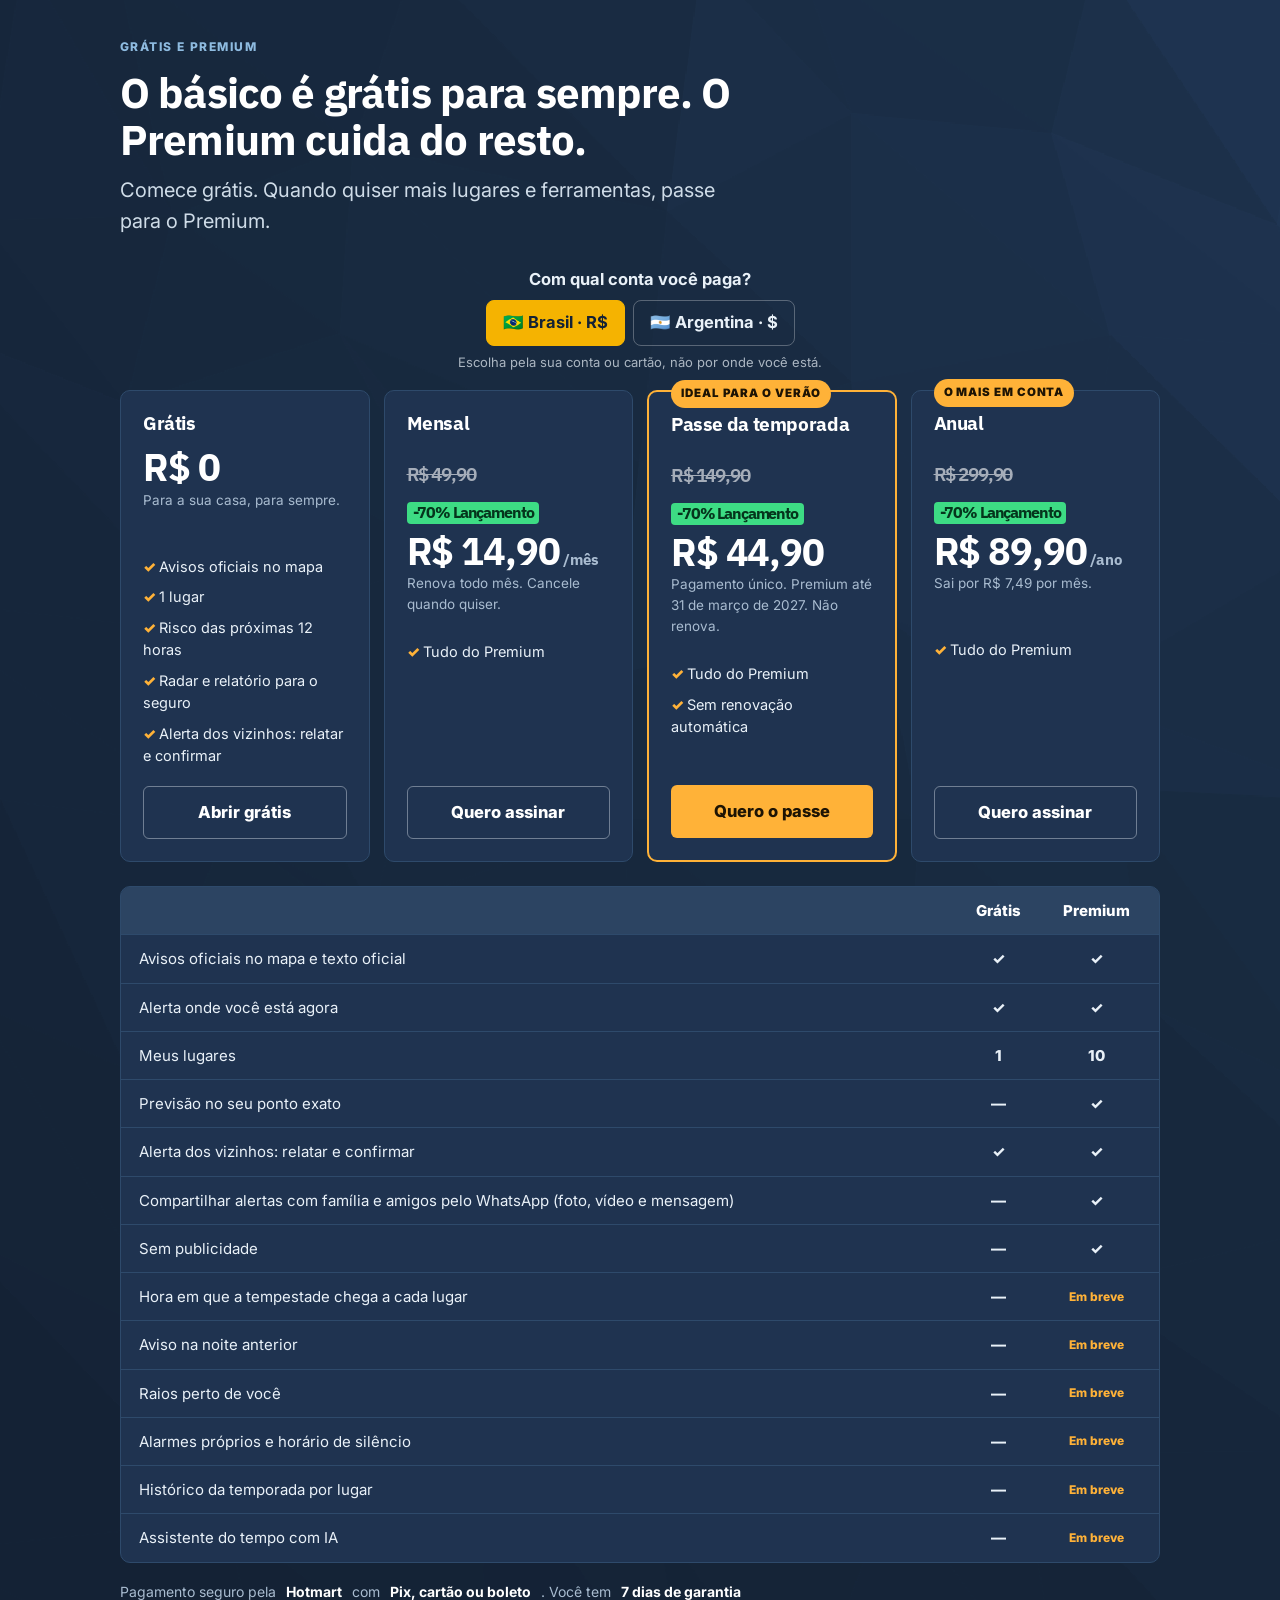
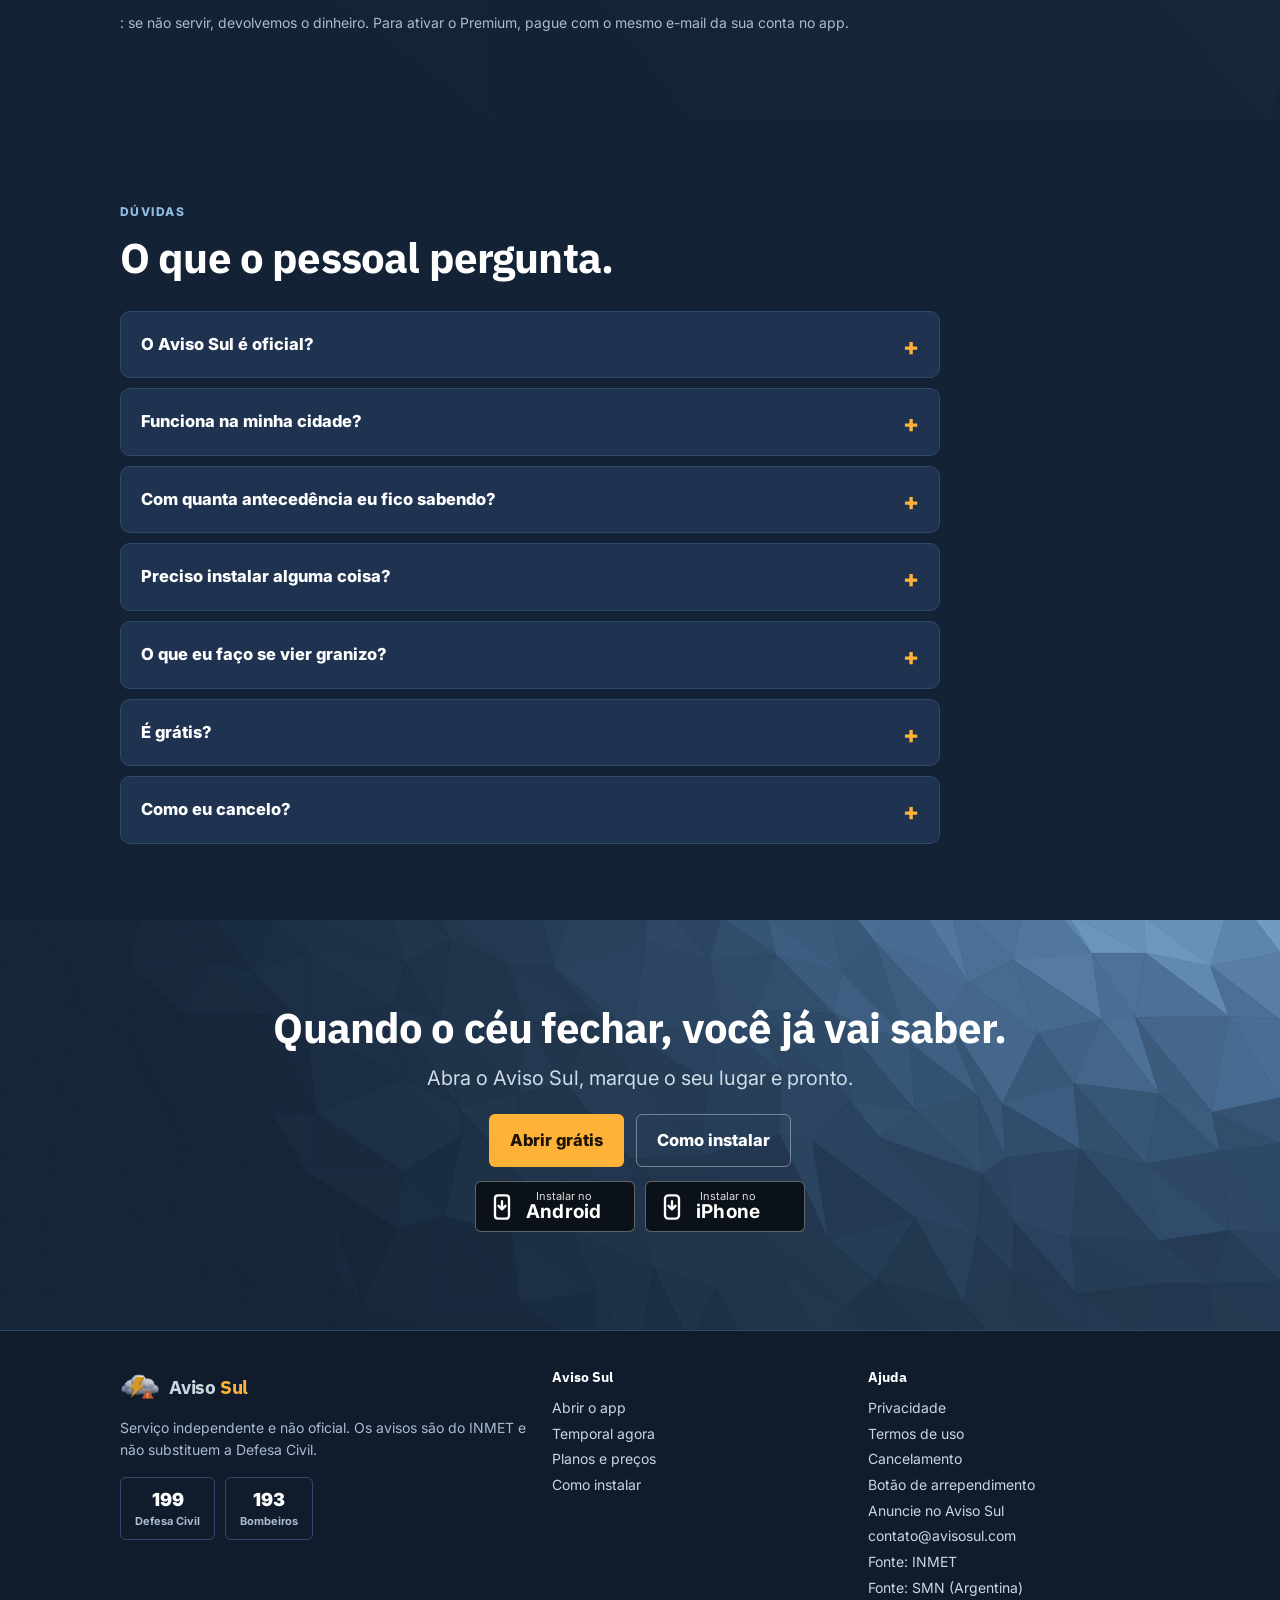
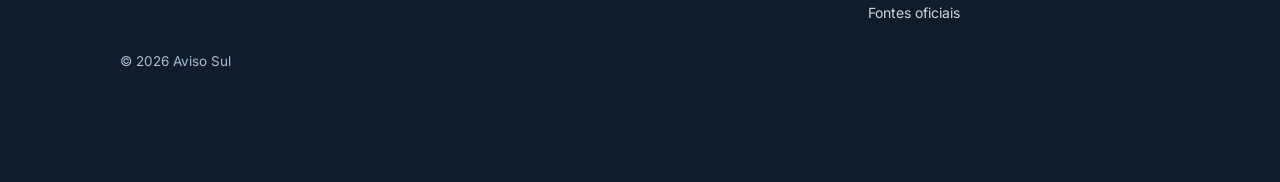
==== commit bdf247e1: "Video de portada v3: granizo redondo en campo, celular y garaje Co-Authored-By: Claude Opus 5.5 <nor" ====
--- a/index.html
+++ b/index.html
@@ -52,7 +52,7 @@
     </div>
     <figure class="escena">
       <div class="halo" aria-hidden="true"></div>
-      <div class="pvfone pvhero"><video class="pv" muted autoplay loop playsinline preload="metadata" poster="/media/promo/v2/poster.jpg" data-src-pt="/media/promo/v2/web_pt.mp4" data-src-es="/media/promo/v2/web_es.mp4" data-src-ar="/media/promo/v2/web_ar.mp4" aria-label="Video: personas que usan Aviso Sul Premium"></video><a class="pvcta" href="#planos" data-es="Ver Premium">Ver Premium</a></div>
+      <div class="pvfone pvhero"><video class="pv" muted autoplay loop playsinline preload="metadata" poster="/media/promo/v3/poster.jpg" data-src-pt="/media/promo/v3/web_pt.mp4" data-src-es="/media/promo/v3/web_es.mp4" data-src-ar="/media/promo/v3/web_ar.mp4" aria-label="Video: personas que usan Aviso Sul Premium"></video><a class="pvcta" href="#planos" data-es="Ver Premium">Ver Premium</a></div>
       <div class="nomm" aria-hidden="true"><b class="nm-br">Aviso <em>Sul</em></b><b class="nm-ar">Alerta <em>Sur</em></b></div>
       <div class="logo3d" id="logo3d" title="Movelo con el cursor o con el dedo"><picture><source srcset="/assets/logo-aviso-sul.webp?v=2" type="image/webp"><img src="/assets/logo-aviso-sul.png?v=2" alt="Logo de Aviso Sul: nube de tormenta con rayo y señal de peligro" width="600" height="552"></picture></div>
       <div class="marcam"><p class="m1" data-es="Alertas de granizo y temporal al instante en tu celular.">Alertas de granizo e temporal na hora no seu celular.</p><a class="m2" href="#planos"><svg viewBox="0 0 32 32" aria-hidden="true"><path fill="#fff" d="M16 3a13 13 0 0 0-11.2 19.6L3 29l6.6-1.7A13 13 0 1 0 16 3Zm0 23.6c-2 0-4-.6-5.7-1.6l-.4-.2-3.9 1 1-3.8-.3-.4A10.6 10.6 0 1 1 16 26.6Z"/><path fill="#fff" d="M21.9 18.6c-.3-.2-1.9-1-2.2-1-.3-.1-.5-.2-.7.2-.2.3-.8 1-1 1.2-.2.2-.4.2-.7.1-.3-.2-1.4-.5-2.6-1.6-1-.9-1.6-1.9-1.8-2.2-.2-.3 0-.5.1-.7l.5-.6.3-.5c.1-.2 0-.4 0-.5l-1-2.4c-.3-.6-.5-.5-.7-.5h-.6c-.2 0-.5.1-.8.4-.3.3-1 1-1 2.5s1.1 2.9 1.2 3.1c.2.2 2.1 3.2 5.1 4.5 2.5 1 3 .8 3.6.8.6-.1 1.9-.8 2.1-1.5.3-.7.3-1.4.2-1.5-.1-.1-.3-.2-.6-.3Z"/></svg><span data-es="Avisá a tu familia por WhatsApp">Avise sua família pelo WhatsApp</span><b class="tagp">Premium</b></a></div>
